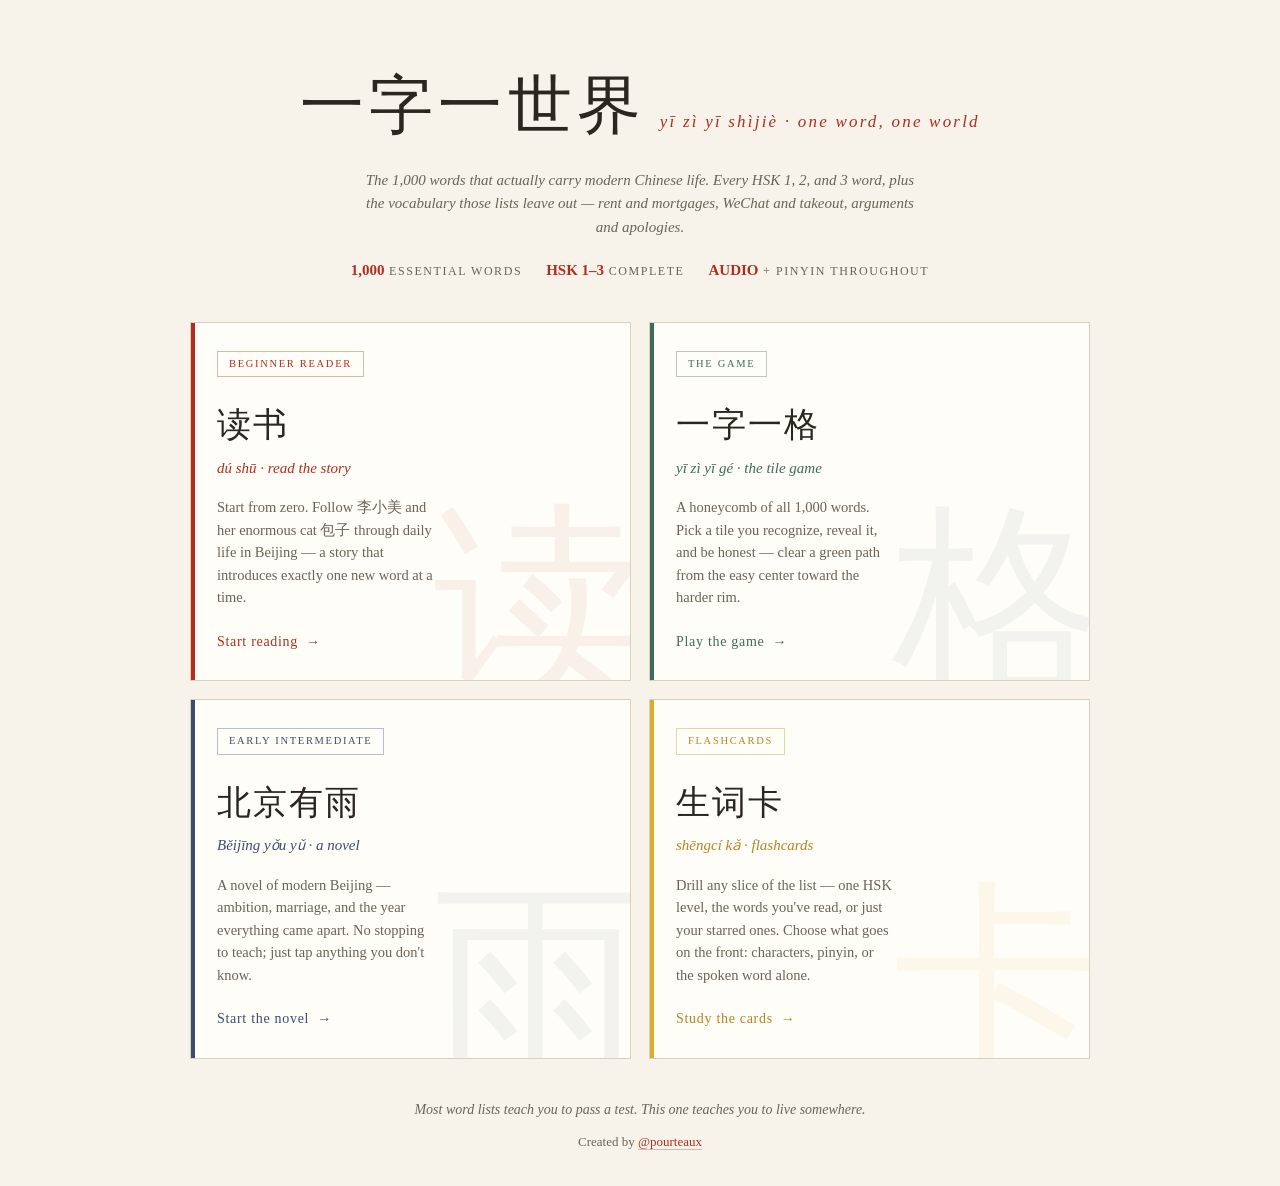
==== index.html @ eec6dae0 "Add files via upload" ====
<!DOCTYPE html>
<html lang="zh-CN">
<head>
<meta charset="UTF-8">
<meta name="viewport" content="width=device-width, initial-scale=1.0">
<meta name="color-scheme" content="only light">
<meta name="theme-color" content="#f7f3ea">
<title>一字一世界 · Learn the 1,000 Essential Words of Modern Chinese</title>
<meta name="description" content="The 1,000 words that carry modern Chinese life — two graded stories, flashcards, and a recognition game.">

<link rel="icon" href="favicon.ico" sizes="any">
<link rel="icon" type="image/png" sizes="32x32" href="favicon-32x32.png">
<link rel="icon" type="image/png" sizes="16x16" href="favicon-16x16.png">
<link rel="apple-touch-icon" sizes="180x180" href="apple-touch-icon.png">

<style>
:root{
  color-scheme: only light;
  --paper:#f7f3ea; --paper-deep:#efe9db; --ink:#2b2620; --ink-soft:#6b6357;
  --seal:#b02e20; --seal-soft:#c9553f; --jade:#3e6b5a; --jade-soft:#5d8a77; --indigo:#3d4d6b;
  --line:#d9d0bf; --card:#fffdf8;
}
*{margin:0;padding:0;box-sizing:border-box}
html{background:#f7f3ea !important}
body{
  background:#f7f3ea !important; color:#2b2620 !important;
  font-family:Georgia,'Times New Roman',serif; line-height:1.55;
  min-height:100vh; display:flex; flex-direction:column;
}
.hanzi{font-family:'Kaiti SC','KaiTi','STKaiti','Kaiti TC','Noto Serif SC',serif}

header{max-width:760px;margin:0 auto;padding:56px 22px 6px;text-align:center}
.brand{display:flex;align-items:baseline;justify-content:center;gap:14px;flex-wrap:wrap}
h1{font-size:clamp(42px,8vw,64px);font-weight:400;letter-spacing:.08em}
.brand-pinyin{color:var(--seal);font-style:italic;font-size:17px;letter-spacing:.13em}
.tagline{margin-top:14px;color:var(--ink-soft);font-size:15px;font-style:italic;max-width:560px;margin-left:auto;margin-right:auto}
.stat-row{margin-top:20px;display:flex;justify-content:center;gap:24px;flex-wrap:wrap;font-size:12px;letter-spacing:.13em;text-transform:uppercase;color:var(--ink-soft)}
.stat-row b{color:var(--seal);font-size:15px;letter-spacing:0}

/* ---- choice cards ---- */
main{flex:1;display:flex;align-items:center;justify-content:center;padding:34px 22px 40px}
.choices{
  display:grid;grid-template-columns:repeat(2,1fr);gap:18px;
  width:100%;max-width:900px;
}
.choice{
  position:relative;display:flex;flex-direction:column;
  min-height:260px;padding:28px 26px;
  background:var(--card);border:1px solid var(--line);
  text-decoration:none;color:inherit;overflow:hidden;
  transition:transform .18s cubic-bezier(.3,0,.2,1), box-shadow .18s, border-color .18s;
}
.choice:hover{transform:translateY(-4px);box-shadow:0 14px 40px rgba(43,38,32,.16)}
.choice::before{
  content:"";position:absolute;left:0;top:0;bottom:0;width:4px;transition:width .18s;
}
.choice.read::before{background:var(--seal)}
.choice.play::before{background:var(--jade)}
.choice.adult::before{background:var(--indigo)}
.choice.cards::before{background:#e0a92b}
.choice.cards:hover{border-color:#e0a92b}
.choice.cards .glyph{color:#e0a92b}
.choice.cards .badge{color:#b5851f;border-color:#e8d3a2}
.choice.cards .h2-py{color:#b5851f}
.choice.cards .go{color:#b5851f}
.choice.adult:hover{border-color:#5d6f8f}
.choice.adult .glyph{color:var(--indigo)}
.choice.adult .badge{color:var(--indigo);border-color:#b6bfd0}
.choice.adult .h2-py{color:var(--indigo)}
.choice.adult .go{color:var(--indigo)}
.choice:hover::before{width:7px}
.choice.read:hover{border-color:var(--seal-soft)}
.choice.play:hover{border-color:var(--jade-soft)}

/* big faded hanzi watermark */
.choice .glyph{
  position:absolute;right:-14px;bottom:-30px;font-size:210px;line-height:1;
  pointer-events:none;user-select:none;opacity:.06;
}
.choice.read .glyph{color:var(--seal)}
.choice.play .glyph{color:var(--jade)}

.choice .badge{
  align-self:flex-start;font-size:10.5px;letter-spacing:.16em;text-transform:uppercase;
  padding:4px 11px;border:1px solid var(--line);color:var(--ink-soft);margin-bottom:22px;
}
.choice.read .badge{color:var(--seal);border-color:#dcb6ae}
.choice.play .badge{color:var(--jade);border-color:#b7cabe}

.choice h2{font-weight:400;font-size:34px;letter-spacing:.06em;position:relative}
.choice .h2-py{font-style:italic;font-size:15px;margin-top:5px;position:relative}
.choice.read .h2-py{color:var(--seal)}
.choice.play .h2-py{color:var(--jade)}
.choice p{margin-top:16px;font-size:14.5px;color:var(--ink-soft);position:relative;max-width:30ch}
.choice .go{
  margin-top:auto;padding-top:22px;font-size:14px;letter-spacing:.05em;
  display:inline-flex;align-items:center;gap:8px;position:relative;
}
.choice.read .go{color:var(--seal)}
.choice.play .go{color:var(--jade)}
.choice .go .arrow{transition:transform .18s}
.choice:hover .go .arrow{transform:translateX(5px)}

footer{text-align:center;padding:0 22px 34px;color:var(--ink-soft);font-size:13px}
footer .mission{font-style:italic;font-size:14px;color:var(--ink-soft);margin-bottom:12px;max-width:520px;margin-left:auto;margin-right:auto}
footer a{color:var(--seal);text-decoration:none;border-bottom:1px solid #dcb6ae}
footer a:hover{color:var(--seal-soft)}

@media (max-width:820px){
  .choices{grid-template-columns:1fr;max-width:460px}
  .choice{min-height:0}
}
@media (max-width:620px){
  header{padding-top:40px}
  .choices{grid-template-columns:1fr;gap:16px;max-width:420px}
  .choice{min-height:0;padding:26px 24px}
  .choice .glyph{font-size:150px;bottom:-18px;right:-8px}
  .choice h2{font-size:29px}
}
</style>
<meta property="og:type" content="website">
<meta property="og:site_name" content="一字一世界">
<meta property="og:title" content="一字一世界 · Learn the 1,000 Essential Words of Modern Chinese">
<meta property="og:description" content="The 1,000 words that carry modern Chinese life — two graded stories, flashcards, and a recognition game.">
<meta property="og:url" content="https://chinesereader.net/">
<meta property="og:image" content="https://chinesereader.net/og-image.png">
<meta property="og:image:width" content="1200">
<meta property="og:image:height" content="630">
<meta name="twitter:card" content="summary_large_image">
<meta name="twitter:title" content="一字一世界 · Learn the 1,000 Essential Words of Modern Chinese">
<meta name="twitter:description" content="The 1,000 words that carry modern Chinese life — two graded stories, flashcards, and a recognition game.">
<meta name="twitter:image" content="https://chinesereader.net/og-image.png">
<meta name="twitter:creator" content="@pourteaux">
</head>
<body>

<header>
  <div class="brand">
    <h1 class="hanzi">一字一世界</h1>
    <span class="brand-pinyin">yī zì yī shìjiè · one word, one world</span>
  </div>
  <p class="tagline">The 1,000 words that actually carry modern Chinese life. Every HSK 1, 2, and 3 word, plus the vocabulary those lists leave out — rent and mortgages, WeChat and takeout, arguments and apologies.</p>
  <div class="stat-row">
    <span><b>1,000</b> essential words</span>
    <span><b>HSK 1–3</b> complete</span>
    <span><b>audio</b> + pinyin throughout</span>
  </div>
</header>

<main>
  <div class="choices">
    <a class="choice read" href="read.html">
      <span class="glyph hanzi">读</span>
      <span class="badge">beginner reader</span>
      <h2 class="hanzi">读书</h2>
      <div class="h2-py">dú shū · read the story</div>
      <p>Start from zero. Follow 李小美 and her enormous cat 包子 through daily life in Beijing — a story that introduces exactly one new word at a time.</p>
      <span class="go">Start reading <span class="arrow">→</span></span>
    </a>

    <a class="choice play" href="game.html">
      <span class="glyph hanzi">格</span>
      <span class="badge">the game</span>
      <h2 class="hanzi">一字一格</h2>
      <div class="h2-py">yī zì yī gé · the tile game</div>
      <p>A honeycomb of all 1,000 words. Pick a tile you recognize, reveal it, and be honest — clear a green path from the easy center toward the harder rim.</p>
      <span class="go">Play the game <span class="arrow">→</span></span>
    </a>

    <a class="choice adult" href="intermediate.html">
      <span class="glyph hanzi">雨</span>
      <span class="badge">early intermediate</span>
      <h2 class="hanzi">北京有雨</h2>
      <div class="h2-py">Běijīng yǒu yǔ · a novel</div>
      <p>A novel of modern Beijing — ambition, marriage, and the year everything came apart. No stopping to teach; just tap anything you don't know.</p>
      <span class="go">Start the novel <span class="arrow">→</span></span>
    </a>

    <a class="choice cards" href="cards.html">
      <span class="glyph hanzi">卡</span>
      <span class="badge">flashcards</span>
      <h2 class="hanzi">生词卡</h2>
      <div class="h2-py">shēngcí kǎ · flashcards</div>
      <p>Drill any slice of the list — one HSK level, the words you've read, or just your starred ones. Choose what goes on the front: characters, pinyin, or the spoken word alone.</p>
      <span class="go">Study the cards <span class="arrow">→</span></span>
    </a>
  </div>
</main>

<footer>
  <p class="mission">Most word lists teach you to pass a test. This one teaches you to live somewhere.</p>
  Created by <a href="https://x.com/pourteaux" target="_blank" rel="noopener">@pourteaux</a>
</footer>

</body>
</html>
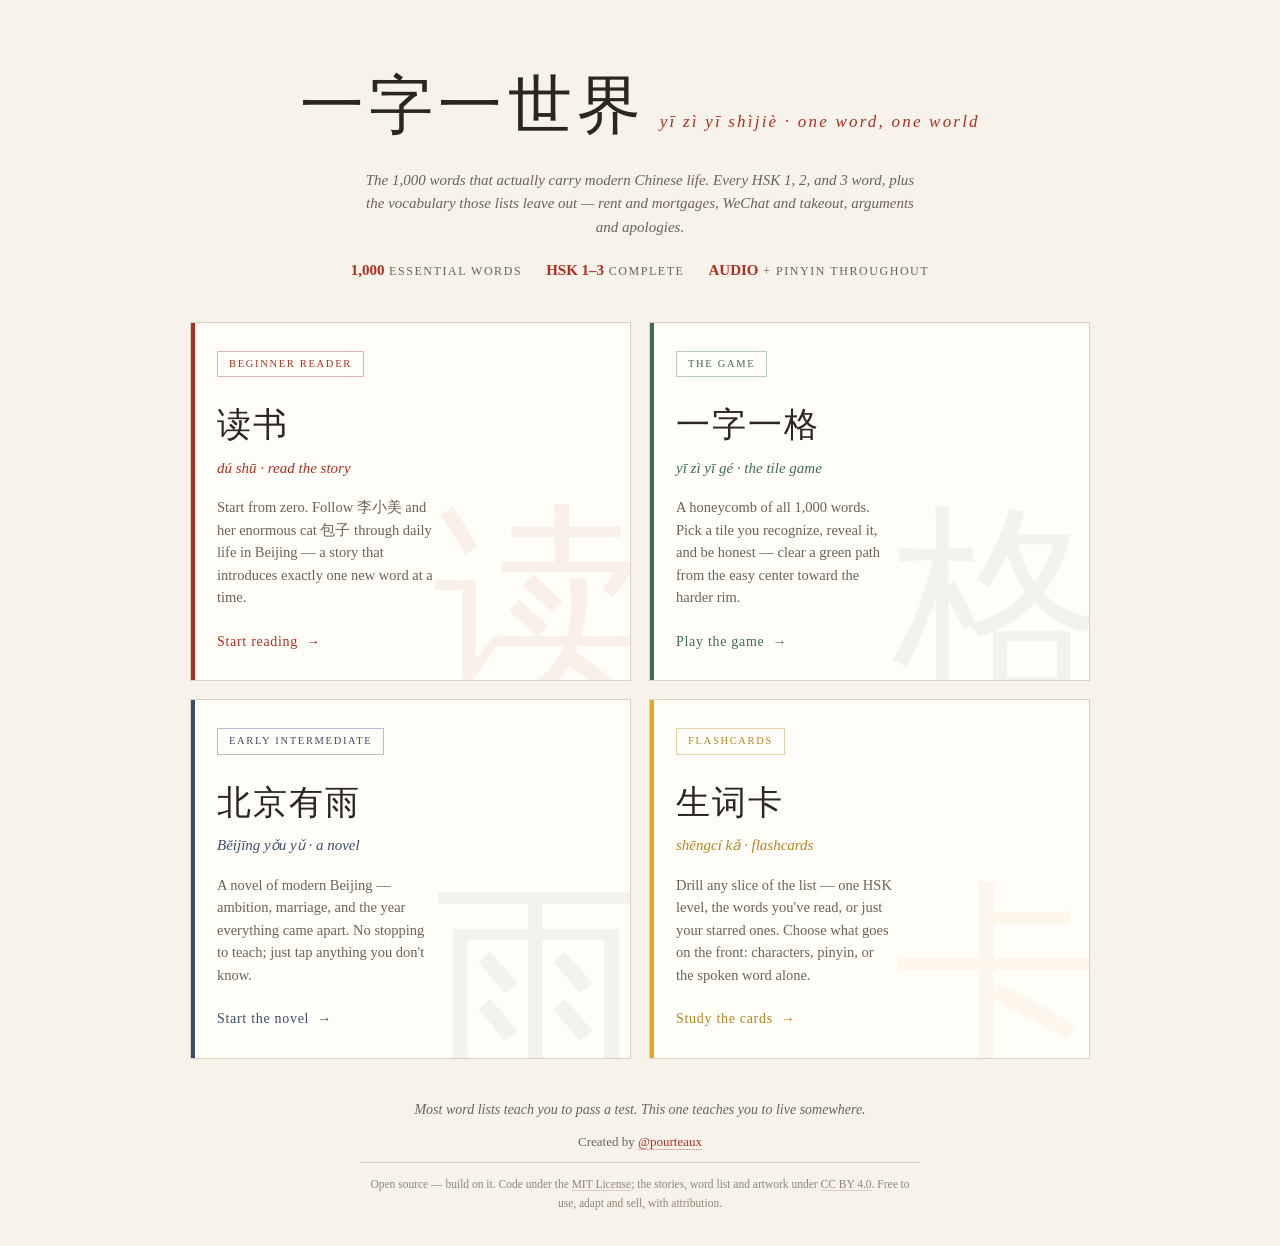
==== commit 8e70e298: "Add files via upload MIT and CC BY 4.0 license (open source)" ====
--- a/index.html
+++ b/index.html
@@ -6,12 +6,26 @@
 <meta name="color-scheme" content="only light">
 <meta name="theme-color" content="#f7f3ea">
 <title>一字一世界 · Learn the 1,000 Essential Words of Modern Chinese</title>
-<meta name="description" content="The 1,000 words that carry modern Chinese life — two graded stories, flashcards, and a recognition game.">
+<meta name="description" content="Learn 500 words of Chinese, one at a time — read a graded story, or play a hanzi recognition game. Every HSK 1 & 2 word plus 200 essentials of modern life in China.">
 
 <link rel="icon" href="favicon.ico" sizes="any">
 <link rel="icon" type="image/png" sizes="32x32" href="favicon-32x32.png">
 <link rel="icon" type="image/png" sizes="16x16" href="favicon-16x16.png">
 <link rel="apple-touch-icon" sizes="180x180" href="apple-touch-icon.png">
+
+<meta property="og:type" content="website">
+<meta property="og:site_name" content="一字一世界">
+<meta property="og:title" content="一字一世界 · Learn the 1,000 Essential Words of Modern Chinese">
+<meta property="og:description" content="The 1,000 words that carry modern Chinese life — a graded reader, a novel, and a recognition game.">
+<meta property="og:url" content="https://chinesereader.net/">
+<meta property="og:image" content="https://chinesereader.net/og-image.png">
+<meta property="og:image:width" content="1200">
+<meta property="og:image:height" content="630">
+<meta name="twitter:card" content="summary_large_image">
+<meta name="twitter:title" content="一字一世界 · Learn the 1,000 Essential Words of Modern Chinese">
+<meta name="twitter:description" content="The 1,000 words that carry modern Chinese life — a graded reader, a novel, and a recognition game.">
+<meta name="twitter:image" content="https://chinesereader.net/og-image.png">
+<meta name="twitter:creator" content="@pourteaux">
 
 <style>
 :root{
@@ -103,6 +117,13 @@
 
 footer{text-align:center;padding:0 22px 34px;color:var(--ink-soft);font-size:13px}
 footer .mission{font-style:italic;font-size:14px;color:var(--ink-soft);margin-bottom:12px;max-width:520px;margin-left:auto;margin-right:auto}
+footer .byline{margin-bottom:10px}
+footer .license{
+  max-width:560px;margin:0 auto;font-size:11.5px;line-height:1.6;color:#8f8676;
+  padding-top:12px;border-top:1px solid var(--line);
+}
+footer .license a{color:#8f8676;border-bottom-color:var(--line)}
+footer .license a:hover{color:var(--seal);border-bottom-color:var(--seal)}
 footer a{color:var(--seal);text-decoration:none;border-bottom:1px solid #dcb6ae}
 footer a:hover{color:var(--seal-soft)}
 
@@ -118,19 +139,6 @@
   .choice h2{font-size:29px}
 }
 </style>
-<meta property="og:type" content="website">
-<meta property="og:site_name" content="一字一世界">
-<meta property="og:title" content="一字一世界 · Learn the 1,000 Essential Words of Modern Chinese">
-<meta property="og:description" content="The 1,000 words that carry modern Chinese life — two graded stories, flashcards, and a recognition game.">
-<meta property="og:url" content="https://chinesereader.net/">
-<meta property="og:image" content="https://chinesereader.net/og-image.png">
-<meta property="og:image:width" content="1200">
-<meta property="og:image:height" content="630">
-<meta name="twitter:card" content="summary_large_image">
-<meta name="twitter:title" content="一字一世界 · Learn the 1,000 Essential Words of Modern Chinese">
-<meta name="twitter:description" content="The 1,000 words that carry modern Chinese life — two graded stories, flashcards, and a recognition game.">
-<meta name="twitter:image" content="https://chinesereader.net/og-image.png">
-<meta name="twitter:creator" content="@pourteaux">
 </head>
 <body>
 
@@ -189,7 +197,13 @@
 
 <footer>
   <p class="mission">Most word lists teach you to pass a test. This one teaches you to live somewhere.</p>
-  Created by <a href="https://x.com/pourteaux" target="_blank" rel="noopener">@pourteaux</a>
+  <p class="byline">Created by <a href="https://x.com/pourteaux" target="_blank" rel="noopener">@pourteaux</a></p>
+  <p class="license">
+    Open source — build on it. Code under the
+    <a href="license.html">MIT License</a>; the stories, word list and artwork under
+    <a href="license.html">CC&nbsp;BY&nbsp;4.0</a>.
+    Free to use, adapt and sell, with attribution.
+  </p>
 </footer>
 
 </body>
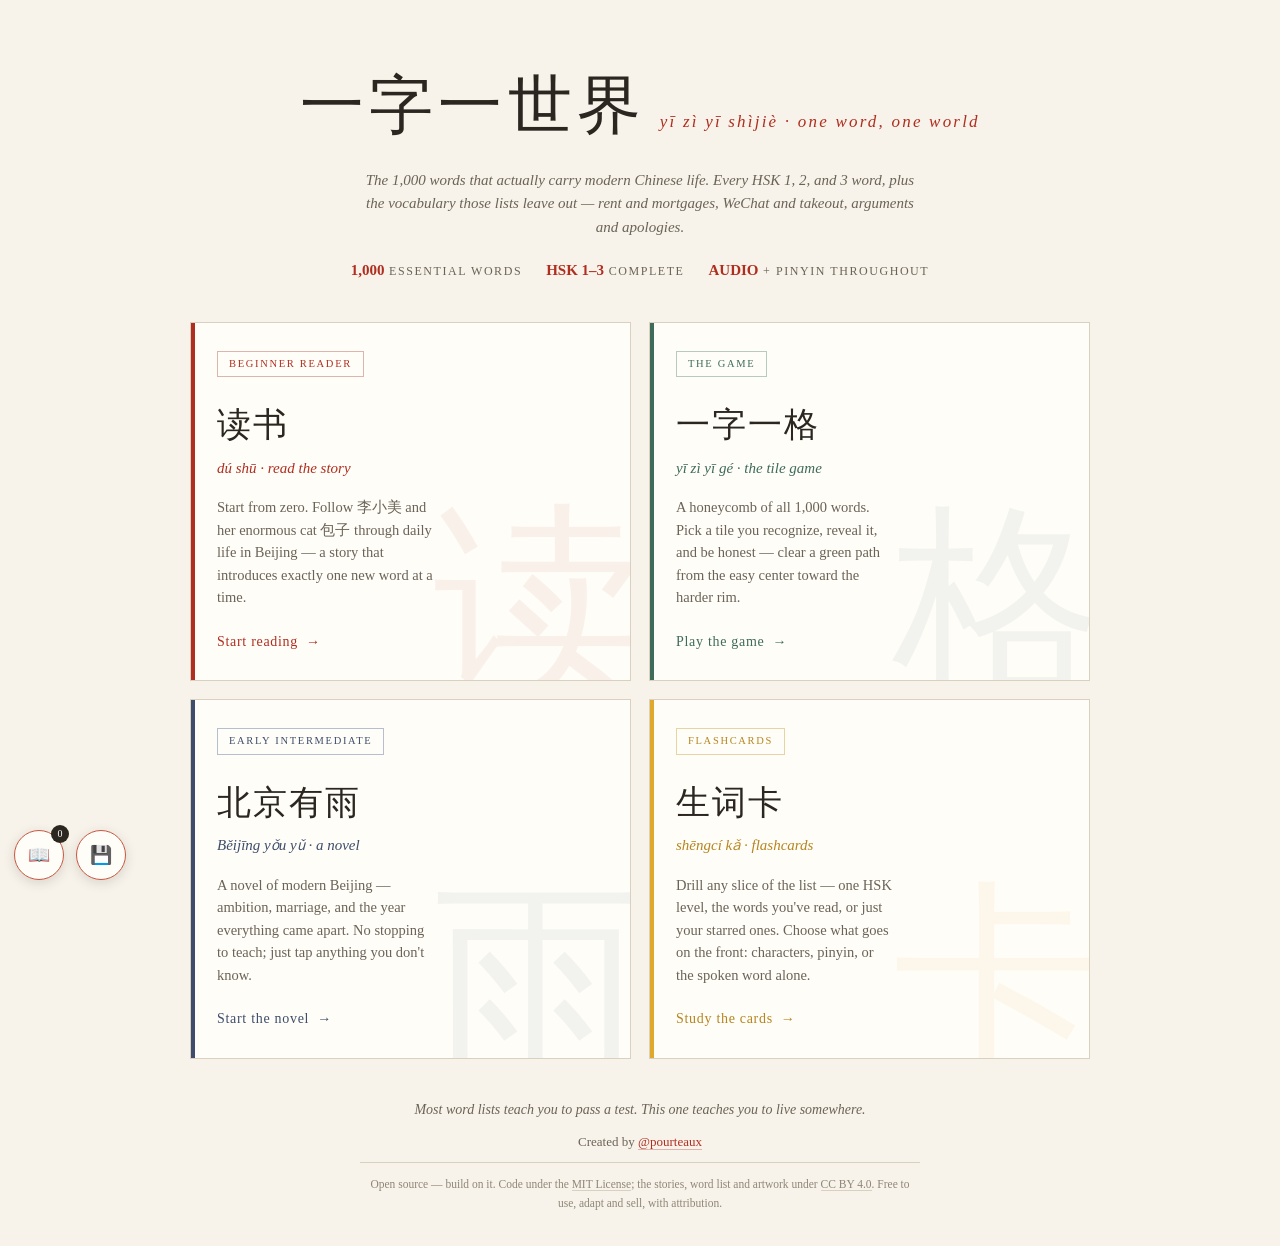
==== commit 34cd2d04: "Add site-wide vocab-list widget, restyle it next to the save widget Every page with progress data no" ====
--- a/index.html
+++ b/index.html
@@ -6,26 +6,11 @@
 <meta name="color-scheme" content="only light">
 <meta name="theme-color" content="#f7f3ea">
 <title>一字一世界 · Learn the 1,000 Essential Words of Modern Chinese</title>
-<meta name="description" content="Learn 500 words of Chinese, one at a time — read a graded story, or play a hanzi recognition game. Every HSK 1 & 2 word plus 200 essentials of modern life in China.">
 
 <link rel="icon" href="favicon.ico" sizes="any">
 <link rel="icon" type="image/png" sizes="32x32" href="favicon-32x32.png">
 <link rel="icon" type="image/png" sizes="16x16" href="favicon-16x16.png">
 <link rel="apple-touch-icon" sizes="180x180" href="apple-touch-icon.png">
-
-<meta property="og:type" content="website">
-<meta property="og:site_name" content="一字一世界">
-<meta property="og:title" content="一字一世界 · Learn the 1,000 Essential Words of Modern Chinese">
-<meta property="og:description" content="The 1,000 words that carry modern Chinese life — a graded reader, a novel, and a recognition game.">
-<meta property="og:url" content="https://chinesereader.net/">
-<meta property="og:image" content="https://chinesereader.net/og-image.png">
-<meta property="og:image:width" content="1200">
-<meta property="og:image:height" content="630">
-<meta name="twitter:card" content="summary_large_image">
-<meta name="twitter:title" content="一字一世界 · Learn the 1,000 Essential Words of Modern Chinese">
-<meta name="twitter:description" content="The 1,000 words that carry modern Chinese life — a graded reader, a novel, and a recognition game.">
-<meta name="twitter:image" content="https://chinesereader.net/og-image.png">
-<meta name="twitter:creator" content="@pourteaux">
 
 <style>
 :root{
@@ -138,7 +123,117 @@
   .choice .glyph{font-size:150px;bottom:-18px;right:-8px}
   .choice h2{font-size:29px}
 }
+
+/* ---- save & transfer ---- */
+#save-btn{
+  position:fixed;left:76px;bottom:20px;z-index:110;width:50px;height:50px;border-radius:50%;
+  background:var(--card);color:var(--seal);border:1.5px solid var(--seal-soft);cursor:pointer;font-size:18px;
+  box-shadow:0 3px 12px rgba(43,38,32,.15);transition:transform .15s,background .15s,color .15s;
+  display:flex;align-items:center;justify-content:center;padding:0;
+}
+#save-btn:hover{transform:scale(1.07);background:var(--seal);color:#fff;border-color:var(--seal)}
+#save-scrim{position:fixed;inset:0;background:rgba(43,38,32,.3);z-index:106;opacity:0;pointer-events:none;transition:opacity .2s}
+#save-scrim.on{opacity:1;pointer-events:auto}
+#savePanel{
+  position:fixed;left:76px;bottom:78px;z-index:111;width:min(320px,calc(100vw - 28px));
+  background:var(--card);border:1px solid var(--line);box-shadow:0 10px 34px rgba(43,38,32,.22);
+  opacity:0;pointer-events:none;transform:translateY(8px);transition:opacity .16s,transform .16s;
+}
+#savePanel.open{opacity:1;pointer-events:auto;transform:translateY(0)}
+#savePanel .sp-head{padding:14px 40px 4px 18px;position:relative}
+#savePanel .sp-close{position:absolute;right:12px;top:12px;background:none;border:none;font-size:16px;color:var(--ink-soft);cursor:pointer}
+#dr-backup{padding:16px 18px}
+.bk-head{font-size:12px;letter-spacing:.14em;text-transform:uppercase;color:var(--ink-soft);margin-bottom:10px}
+.bk-head .hanzi{color:var(--seal);font-size:14px;letter-spacing:0}
+.bk-stats{font-size:12px;color:var(--ink-soft);margin-bottom:12px}
+.bk-stats b{color:var(--seal);font-size:14px}
+.bk-row{display:flex;gap:8px;margin-bottom:8px}
+#dr-backup button{
+  flex:1;font-family:inherit;font-size:12px;background:var(--paper);
+  border:1px solid var(--line);color:var(--ink-soft);padding:9px 10px;cursor:pointer;transition:all .13s;
+}
+#dr-backup button:hover{border-color:var(--seal);color:var(--seal);background:#fbeeec}
+.bk-note{font-size:11.5px;color:var(--ink-soft);font-style:italic;line-height:1.45;margin-top:4px}
+
+/* ---- vocab list ---- */
+#vocab-btn{
+  position:fixed;left:14px;bottom:20px;z-index:110;width:50px;height:50px;border-radius:50%;
+  background:var(--card);color:var(--seal);border:1.5px solid var(--seal-soft);cursor:pointer;font-size:18px;
+  box-shadow:0 3px 12px rgba(43,38,32,.15);transition:transform .15s,background .15s,color .15s;
+  display:flex;align-items:center;justify-content:center;padding:0;
+}
+#vocab-btn:hover{transform:scale(1.07);background:var(--seal);color:#fff;border-color:var(--seal)}
+#vocab-btn .cnt{
+  position:absolute;top:-6px;right:-6px;background:var(--ink);color:#fff;
+  font-family:Georgia,serif;font-size:10px;min-width:18px;height:18px;border-radius:9px;
+  display:flex;align-items:center;justify-content:center;padding:0 4px;line-height:1;
+}
+#vocab-scrim{position:fixed;inset:0;background:rgba(43,38,32,.3);z-index:106;opacity:0;pointer-events:none;transition:opacity .2s}
+#vocab-scrim.on{opacity:1;pointer-events:auto}
+#vocabPanel{
+  position:fixed;left:14px;bottom:78px;z-index:111;width:min(340px,calc(100vw - 28px));
+  max-height:min(64vh,460px);display:flex;flex-direction:column;
+  background:var(--card);border:1px solid var(--line);box-shadow:0 10px 34px rgba(43,38,32,.22);
+  opacity:0;pointer-events:none;transform:translateY(8px);transition:opacity .16s,transform .16s;
+}
+#vocabPanel.open{opacity:1;pointer-events:auto;transform:translateY(0)}
+#vocabPanel .sp-head{padding:14px 40px 6px 18px;position:relative;flex:none}
+#vocabPanel .sp-head h2{font-weight:400;font-size:14px;letter-spacing:.05em}
+#vocabPanel .sp-head .sp-sub{font-size:11px;color:var(--ink-soft);margin-top:3px}
+#vocabPanel .sp-close{position:absolute;right:12px;top:12px;background:none;border:none;font-size:16px;color:var(--ink-soft);cursor:pointer}
+#vocab-search{margin:0 18px 8px;padding:8px 10px;font-family:inherit;font-size:12.5px;border:1px solid var(--line);background:var(--paper);color:var(--ink);flex:none}
+#vocab-filter{padding:0 18px 8px;display:flex;align-items:center;gap:8px;flex:none}
+#vocabStarToggle{font-family:inherit;font-size:11px;cursor:pointer;background:var(--card);border:1px solid var(--line);color:var(--ink-soft);padding:5px 10px;transition:all .13s}
+#vocabStarToggle:hover{border-color:#e0a92b;color:#e0a92b}
+#vocabStarToggle.on{background:#e0a92b;border-color:#e0a92b;color:#fff}
+#vocab-count{font-size:11px;color:var(--ink-soft)}
+#vocab-jump{padding:0 18px 10px;display:flex;gap:8px;flex:none}
+#vocab-jump button{
+  flex:1;font-family:inherit;font-size:11.5px;background:var(--paper);
+  border:1px solid var(--line);color:var(--ink-soft);padding:8px 10px;cursor:pointer;transition:all .13s;
+}
+#vocab-jump button:hover{border-color:var(--seal);color:var(--seal);background:#fbeeec}
+#vocab-jump button:disabled{opacity:.5;cursor:default}
+#vocabList{flex:1;overflow-y:auto;padding:2px 18px 14px}
+#vocabList .dr-item{display:flex;align-items:baseline;gap:8px;padding:6px 0;border-bottom:1px solid #f1ece1;font-size:13px}
+#vocabList .dr-item .hz{font-size:17px;min-width:54px}
+#vocabList .dr-item .py{color:var(--seal);font-style:italic;min-width:66px;font-size:12px}
+#vocabList .dr-item .df{color:var(--ink-soft);flex:1;font-size:11.5px}
+#vocabList .dr-item .lv{font-size:8.5px;letter-spacing:.1em;color:#b0a795;text-transform:uppercase;white-space:nowrap}
+#vocabList .spk{
+  display:inline-flex;align-items:center;justify-content:center;flex:none;
+  width:19px;height:19px;border-radius:50%;font-size:9px;
+  border:1px solid var(--line);background:var(--card);color:var(--seal);cursor:pointer;transition:all .12s;padding:0;
+}
+#vocabList .spk:hover{background:var(--seal);color:#fff}
+.no-tts #vocabList .spk{display:none}
+#vocabList .star{
+  display:inline-flex;align-items:center;justify-content:center;flex:none;
+  width:19px;height:19px;border-radius:50%;border:1px solid var(--line);
+  background:var(--card);color:#c3b9a5;cursor:pointer;font-size:9.5px;transition:all .12s;padding:0;
+}
+#vocabList .star:hover{border-color:#e0a92b;color:#e0a92b;background:#fdf6e6}
+#vocabList .star.on{background:#e0a92b;border-color:#e0a92b;color:#fff}
+.vocab-empty{padding:20px 0;color:var(--ink-soft);font-style:italic;font-size:12.5px}
 </style>
+<meta name="description" content="The 1,000 words that carry modern Chinese life — every HSK 1, 2 and 3 word plus the vocabulary the textbooks leave out. Two graded stories, flashcards and a recognition game.">
+<meta property="og:type" content="website">
+<meta property="og:site_name" content="一字一世界">
+<meta property="og:title" content="一字一世界 · Learn the 1,000 Essential Words of Modern Chinese">
+<meta property="og:description" content="The 1,000 words that carry modern Chinese life — every HSK 1, 2 and 3 word plus the vocabulary the textbooks leave out. Two graded stories, flashcards and a recognition game.">
+<meta property="og:url" content="https://chinesereader.net/">
+<meta property="og:image" content="https://chinesereader.net/og-image-v2.png">
+<meta property="og:image:type" content="image/png">
+<meta property="og:image:width" content="1200">
+<meta property="og:image:height" content="630">
+<meta property="og:image:alt" content="一字一世界 — the 1,000 words that carry modern Chinese life">
+<meta name="twitter:card" content="summary_large_image">
+<meta name="twitter:title" content="一字一世界 · Learn the 1,000 Essential Words of Modern Chinese">
+<meta name="twitter:description" content="The 1,000 words that carry modern Chinese life — every HSK 1, 2 and 3 word plus the vocabulary the textbooks leave out. Two graded stories, flashcards and a recognition game.">
+<meta name="twitter:image" content="https://chinesereader.net/og-image-v2.png">
+<meta name="twitter:image:alt" content="一字一世界 — the 1,000 words that carry modern Chinese life">
+<meta name="twitter:creator" content="@pourteaux">
+<link rel="canonical" href="https://chinesereader.net/">
 </head>
 <body>
 
@@ -206,5 +301,394 @@
   </p>
 </footer>
 
+<button id="vocab-btn" title="Your word list">📖<span class="cnt" id="vocab-cnt">0</span></button>
+<div id="vocab-scrim"></div>
+<div id="vocabPanel">
+  <div class="sp-head">
+    <h2><span class="hanzi">词表</span> · Your Word List</h2>
+    <div class="sp-sub"><b id="vocab-tot">0</b> of 1,000 encountered</div>
+    <button class="sp-close" id="vocab-close">✕</button>
+  </div>
+  <input id="vocab-search" type="text" placeholder="Search hanzi, pinyin, or English…">
+  <div id="vocab-filter">
+    <button id="vocabStarToggle">★ Starred only</button>
+    <span id="vocab-count"></span>
+  </div>
+  <div id="vocab-jump">
+    <button id="vocabPlayBtn"><span class="hanzi">复习</span> Play the game →</button>
+    <button id="vocabCardsBtn"><span class="hanzi">生词卡</span> Flashcards →</button>
+  </div>
+  <div id="vocabList"></div>
+</div>
+
+<button id="save-btn" title="Save &amp; transfer progress">💾</button>
+<div id="save-scrim"></div>
+<div id="savePanel">
+  <div class="sp-head"><button class="sp-close" id="save-close">✕</button></div>
+  <div id="dr-backup">
+    <div class="bk-head"><span class="hanzi">存档</span> · Save &amp; transfer progress</div>
+    <div class="bk-stats" id="bkStats"></div>
+    <div class="bk-row">
+      <button id="bkDownload">⤓ Download backup file</button>
+      <button id="bkCode">⧉ Copy transfer code</button>
+    </div>
+    <div class="bk-row">
+      <button id="bkRestore">⤒ Restore from file or code</button>
+    </div>
+    <input type="file" id="bkFile" accept="application/json,.json" style="display:none">
+    <div class="bk-note" id="bkNote">Your stars and known words live in this browser only. Back them up to move to another device.</div>
+  </div>
+</div>
+
+<script>
+/* ============================================================
+   一字一世界 — shared progress store
+   One source of truth for starred words and known words across
+   every page. Inlined into each page by the build step.
+   ============================================================ */
+const YZYG = (function(){
+  const STAR_KEY='yzyg-stars-v1';
+  const KNOWN_KEY='yzyg-known-v1';
+  const SEEN_KEY='yzyg-seen-v1';
+
+  /* legacy keys from before the stores were unified */
+  const LEGACY_STARS=['manmandu-review-v1','yzyg-int-review-v1'];
+  const LEGACY_SEEN=['yzyg-int-collected-v1'];
+
+  function readSet(key){
+    try{ const raw=localStorage.getItem(key); return raw?new Set(JSON.parse(raw)):new Set(); }
+    catch(e){ return new Set(); }
+  }
+  function writeSet(key,set){
+    try{ localStorage.setItem(key, JSON.stringify([...set])); }catch(e){}
+  }
+
+  let stars=readSet(STAR_KEY);
+  let known=readSet(KNOWN_KEY);
+  let seen=readSet(SEEN_KEY);
+
+  /* one-time migration: fold the old per-page lists into the unified ones */
+  (function migrate(){
+    let changed=false;
+    LEGACY_STARS.forEach(k=>{
+      const old=readSet(k);
+      if(old.size){ old.forEach(w=>stars.add(w)); changed=true; try{ localStorage.removeItem(k); }catch(e){} }
+    });
+    LEGACY_SEEN.forEach(k=>{
+      const old=readSet(k);
+      if(old.size){ old.forEach(w=>seen.add(w)); try{ localStorage.removeItem(k); }catch(e){} }
+    });
+    if(changed) writeSet(STAR_KEY,stars);
+    writeSet(SEEN_KEY,seen);
+  })();
+
+  /* listeners so open panels can refresh when something changes */
+  const listeners=new Set();
+  function notify(){ listeners.forEach(fn=>{ try{ fn(); }catch(e){} }); }
+
+  /* keep multiple open tabs in sync */
+  window.addEventListener('storage',e=>{
+    if(e.key===STAR_KEY){ stars=readSet(STAR_KEY); notify(); }
+    if(e.key===KNOWN_KEY){ known=readSet(KNOWN_KEY); notify(); }
+    if(e.key===SEEN_KEY){ seen=readSet(SEEN_KEY); notify(); }
+  });
+
+  return {
+    /* ---- starred ---- */
+    isStarred: w=>stars.has(w),
+    stars: ()=>stars,
+    starCount: ()=>stars.size,
+    toggleStar(w){
+      if(stars.has(w)) stars.delete(w); else stars.add(w);
+      writeSet(STAR_KEY,stars); notify();
+      return stars.has(w);
+    },
+    setStar(w,on){
+      if(on) stars.add(w); else stars.delete(w);
+      writeSet(STAR_KEY,stars); notify();
+    },
+
+    /* ---- known ---- */
+    isKnown: w=>known.has(w),
+    known: ()=>known,
+    knownCount: ()=>known.size,
+    markKnown(w){ if(!known.has(w)){ known.add(w); writeSet(KNOWN_KEY,known); notify(); } },
+    unmarkKnown(w){ if(known.has(w)){ known.delete(w); writeSet(KNOWN_KEY,known); notify(); } },
+    toggleKnown(w){ known.has(w)?known.delete(w):known.add(w); writeSet(KNOWN_KEY,known); notify(); return known.has(w); },
+
+    /* ---- seen (words encountered while reading) ---- */
+    isSeen: w=>seen.has(w),
+    seen: ()=>seen,
+    seenCount: ()=>seen.size,
+    markSeen(words){
+      let added=false;
+      (Array.isArray(words)?words:[words]).forEach(w=>{ if(w && !seen.has(w)){ seen.add(w); added=true; } });
+      if(added){ writeSet(SEEN_KEY,seen); notify(); }
+      return added;
+    },
+    flushSeen(){ writeSet(SEEN_KEY,seen); },
+
+    onChange(fn){ listeners.add(fn); return ()=>listeners.delete(fn); },
+
+    /* ---- backup / restore ----
+       Exports everything as one JSON payload. Also available as a compact
+       base64 code so progress can move between devices by copy-paste. */
+    exportData(){
+      return {
+        v:1,
+        app:'yzyg',
+        exported:new Date().toISOString(),
+        stars:[...stars],
+        known:[...known],
+        seen:[...seen],
+        progress:{
+          reader: (()=>{ try{ return JSON.parse(localStorage.getItem('manmandu-progress-v1')||'null'); }catch(e){ return null; } })(),
+          novel:  (()=>{ try{ return JSON.parse(localStorage.getItem('yzyg-int-progress-v1')||'null'); }catch(e){ return null; } })()
+        },
+        best: parseInt(localStorage.getItem('yzyg-best')||'0',10)||0
+      };
+    },
+    exportCode(){
+      /* base64 of the UTF-8 JSON — safe to paste anywhere */
+      const json=JSON.stringify(this.exportData());
+      const bytes=new TextEncoder().encode(json);
+      let bin=''; bytes.forEach(b=>bin+=String.fromCharCode(b));
+      return btoa(bin);
+    },
+    importData(obj,{merge=true}={}){
+      if(!obj || obj.app!=='yzyg') throw new Error('This does not look like a 一字一世界 backup.');
+      if(!merge){ stars=new Set(); known=new Set(); seen=new Set(); }
+      (obj.stars||[]).forEach(w=>stars.add(w));
+      (obj.known||[]).forEach(w=>known.add(w));
+      (obj.seen ||[]).forEach(w=>seen.add(w));
+      writeSet(STAR_KEY,stars); writeSet(KNOWN_KEY,known); writeSet(SEEN_KEY,seen);
+      try{
+        if(obj.progress&&obj.progress.reader) localStorage.setItem('manmandu-progress-v1',JSON.stringify(obj.progress.reader));
+        if(obj.progress&&obj.progress.novel)  localStorage.setItem('yzyg-int-progress-v1',JSON.stringify(obj.progress.novel));
+        if(obj.best) localStorage.setItem('yzyg-best',String(Math.max(obj.best, parseInt(localStorage.getItem('yzyg-best')||'0',10)||0)));
+      }catch(e){}
+      notify();
+      return {stars:stars.size, known:known.size, seen:seen.size};
+    },
+    importCode(code,opts){
+      const bin=atob(String(code).trim());
+      const bytes=Uint8Array.from(bin,c=>c.charCodeAt(0));
+      const json=new TextDecoder().decode(bytes);
+      return this.importData(JSON.parse(json),opts);
+    },
+    clearAll(){
+      stars=new Set(); known=new Set(); seen=new Set();
+      try{
+        [STAR_KEY,KNOWN_KEY,SEEN_KEY,'manmandu-progress-v1','yzyg-int-progress-v1'].forEach(k=>localStorage.removeItem(k));
+      }catch(e){}
+      notify();
+    }
+  };
+})();
+
+</script>
+<script>
+/* ---------- save / transfer panel ---------- */
+(function(){
+  const $=s=>document.querySelector(s);
+  const panel=$('#savePanel'), scrim=$('#save-scrim');
+  function openSave(){ panel.classList.add('open'); scrim.classList.add('on'); }
+  function closeSave(){ panel.classList.remove('open'); scrim.classList.remove('on'); }
+  $('#save-btn').addEventListener('click',openSave);
+  $('#save-close').addEventListener('click',closeSave);
+  $('#save-scrim').addEventListener('click',closeSave);
+
+  const note=$('#bkNote'), stats=$('#bkStats');
+  const DEFAULT_NOTE='Your stars and known words live in this browser only. Back them up to move to another device.';
+
+  function refresh(){
+    if(stats) stats.innerHTML=
+      `<b>${YZYG.starCount()}</b> starred &nbsp;·&nbsp; <b>${YZYG.knownCount()}</b> known &nbsp;·&nbsp; <b>${YZYG.seenCount()}</b> read`;
+  }
+  refresh();
+  YZYG.onChange(refresh);
+
+  let noteTimer=null;
+  function say(msg,ms=4000){
+    clearTimeout(noteTimer);
+    note.textContent=msg;
+    noteTimer=setTimeout(()=>{ note.textContent=DEFAULT_NOTE; },ms);
+  }
+
+  $('#bkDownload').addEventListener('click',()=>{
+    const data=YZYG.exportData();
+    const blob=new Blob([JSON.stringify(data,null,1)],{type:'application/json'});
+    const url=URL.createObjectURL(blob);
+    const a=document.createElement('a');
+    const d=new Date().toISOString().slice(0,10);
+    a.href=url; a.download=`yizi-progress-${d}.json`;
+    document.body.appendChild(a); a.click(); a.remove();
+    setTimeout(()=>URL.revokeObjectURL(url),1000);
+    say('Saved. Keep the file somewhere safe — you can restore it on any device.');
+  });
+
+  $('#bkCode').addEventListener('click',async ()=>{
+    const code=YZYG.exportCode();
+    try{
+      await navigator.clipboard.writeText(code);
+      say('Transfer code copied. Paste it into Restore on your other device.');
+    }catch(e){
+      window.prompt('Copy your transfer code:', code);
+    }
+  });
+
+  $('#bkRestore').addEventListener('click',()=>{
+    const code=window.prompt(
+      'Paste a transfer code to restore your progress.\n\n' +
+      'Leave this empty and press OK to pick a backup file instead.');
+    if(code===null) return;
+    if(!code.trim()){ $('#bkFile').click(); return; }
+    try{
+      const r=YZYG.importCode(code);
+      say(`Restored — ${r.stars} starred, ${r.known} known, ${r.seen} read.`,6000);
+      setTimeout(()=>location.reload(),1200);
+    }catch(e){
+      say('That code could not be read. Check it was copied in full.',6000);
+    }
+  });
+
+  $('#bkFile').addEventListener('change',e=>{
+    const f=e.target.files&&e.target.files[0];
+    if(!f) return;
+    const fr=new FileReader();
+    fr.onload=()=>{
+      try{
+        const r=YZYG.importData(JSON.parse(fr.result));
+        say(`Restored — ${r.stars} starred, ${r.known} known, ${r.seen} read.`,6000);
+        setTimeout(()=>location.reload(),1200);
+      }catch(err){
+        say('That file could not be read as a backup.',6000);
+      }
+    };
+    fr.onerror=()=>say('Could not read that file.',6000);
+    fr.readAsText(f);
+    e.target.value='';
+  });
+})();
+</script>
+
+<script>
+const VOCAB={"你好":{"p":"nǐ hǎo","d":"hello (你 + 好)","l":"bonus"},"我":{"p":"wǒ","d":"I; me","l":"HSK 1"},"是":{"p":"shì","d":"to be (am / is / are)","l":"HSK 1"},"小美":{"p":"Xiǎoměi","d":"Xiaomei (given name — “little beautiful”)","l":"name"},"你":{"p":"nǐ","d":"you","l":"HSK 1"},"好":{"p":"hǎo","d":"good; well; fine","l":"HSK 1"},"吗":{"p":"ma","d":"question particle (makes a yes/no question)","l":"HSK 1"},"很":{"p":"hěn","d":"very","l":"HSK 1"},"呢":{"p":"ne","d":"and you? / what about…? (bounce-back particle)","l":"HSK 1"},"叫":{"p":"jiào","d":"to be called; to call","l":"HSK 1"},"什么":{"p":"shénme","d":"what","l":"HSK 1"},"名字":{"p":"míngzi","d":"name","l":"HSK 1"},"姓":{"p":"xìng","d":"surname; to be surnamed","l":"HSK 2"},"李":{"p":"Lǐ","d":"Li (a common surname)","l":"name"},"他":{"p":"tā","d":"he; him","l":"HSK 1"},"她":{"p":"tā","d":"she; her","l":"HSK 1"},"谁":{"p":"shéi","d":"who","l":"HSK 1"},"的":{"p":"de","d":"possessive particle (’s / of)","l":"HSK 1"},"朋友":{"p":"péngyou","d":"friend","l":"HSK 1"},"大卫":{"p":"Dàwèi","d":"David (a name)","l":"name"},"说":{"p":"shuō","d":"to say; to speak","l":"HSK 1"},"也":{"p":"yě","d":"also; too","l":"HSK 2"},"有":{"p":"yǒu","d":"to have; there is","l":"HSK 1"},"一":{"p":"yī","d":"one","l":"HSK 1"},"只":{"p":"zhī","d":"measure word for animals","l":"bonus"},"猫":{"p":"māo","d":"cat","l":"HSK 1"},"包子":{"p":"Bāozi","d":"Baozi (the cat — lit. “steamed bun”)","l":"name"},"它":{"p":"tā","d":"it (animals & things)","l":"HSK 2"},"不":{"p":"bù","d":"not; no","l":"HSK 1"},"大":{"p":"dà","d":"big","l":"HSK 1"},"小":{"p":"xiǎo","d":"small; little","l":"HSK 1"},"爱":{"p":"ài","d":"to love","l":"HSK 1"},"喜欢":{"p":"xǐhuan","d":"to like","l":"HSK 1"},"狗":{"p":"gǒu","d":"dog","l":"HSK 1"},"和":{"p":"hé","d":"and; with","l":"HSK 1"},"都":{"p":"dōu","d":"all; both","l":"HSK 1"},"睡觉":{"p":"shuìjiào","d":"to sleep","l":"HSK 1"},"了":{"p":"le","d":"particle: completed action / change of state","l":"HSK 1"},"认识":{"p":"rènshi","d":"to know (a person); to meet","l":"HSK 1"},"高兴":{"p":"gāoxìng","d":"happy; glad","l":"HSK 1"},"谢谢":{"p":"xièxie","d":"thank you","l":"HSK 1"},"不客气":{"p":"bú kèqi","d":"you’re welcome","l":"HSK 1"},"家":{"p":"jiā","d":"home; family","l":"HSK 1"},"里":{"p":"lǐ","d":"inside; in","l":"HSK 1"},"二":{"p":"èr","d":"two","l":"HSK 1"},"三":{"p":"sān","d":"three","l":"HSK 1"},"四":{"p":"sì","d":"four","l":"HSK 1"},"五":{"p":"wǔ","d":"five","l":"HSK 1"},"六":{"p":"liù","d":"six","l":"HSK 1"},"七":{"p":"qī","d":"seven","l":"HSK 1"},"八":{"p":"bā","d":"eight","l":"HSK 1"},"九":{"p":"jiǔ","d":"nine","l":"HSK 1"},"十":{"p":"shí","d":"ten","l":"HSK 1"},"零":{"p":"líng","d":"zero","l":"HSK 2"},"几":{"p":"jǐ","d":"how many (small numbers)","l":"HSK 1"},"个":{"p":"gè","d":"general measure word","l":"HSK 1"},"人":{"p":"rén","d":"person; people","l":"HSK 1"},"妈妈":{"p":"māma","d":"mom; mother","l":"HSK 1"},"爸爸":{"p":"bàba","d":"dad; father","l":"HSK 1"},"哥哥":{"p":"gēge","d":"older brother","l":"HSK 2"},"妹妹":{"p":"mèimei","d":"younger sister","l":"HSK 2"},"两":{"p":"liǎng","d":"two (of something) — used with measure words","l":"HSK 2"},"孩子":{"p":"háizi","d":"child","l":"HSK 2"},"儿子":{"p":"érzi","d":"son","l":"HSK 1"},"女儿":{"p":"nǚ'ér","d":"daughter","l":"HSK 1"},"岁":{"p":"suì","d":"years old","l":"HSK 1"},"妻子":{"p":"qīzi","d":"wife","l":"HSK 2"},"丈夫":{"p":"zhàngfu","d":"husband","l":"HSK 2"},"姐姐":{"p":"jiějie","d":"older sister","l":"HSK 2"},"弟弟":{"p":"dìdi","d":"younger brother","l":"HSK 2"},"大家":{"p":"dàjiā","d":"everyone","l":"HSK 2"},"我们":{"p":"wǒmen","d":"we; us","l":"HSK 1"},"住":{"p":"zhù","d":"to live (somewhere)","l":"HSK 1"},"在":{"p":"zài","d":"at; in; to be located at","l":"HSK 1"},"北京":{"p":"Běijīng","d":"Beijing","l":"HSK 1"},"中国":{"p":"Zhōngguó","d":"China","l":"HSK 1"},"这":{"p":"zhè","d":"this","l":"HSK 1"},"那":{"p":"nà","d":"that","l":"HSK 1"},"哪":{"p":"nǎ","d":"which","l":"HSK 1"},"哪儿":{"p":"nǎr","d":"where","l":"HSK 1"},"房间":{"p":"fángjiān","d":"room","l":"HSK 2"},"桌子":{"p":"zhuōzi","d":"table; desk","l":"HSK 1"},"椅子":{"p":"yǐzi","d":"chair","l":"HSK 1"},"杯子":{"p":"bēizi","d":"cup; glass","l":"HSK 1"},"水":{"p":"shuǐ","d":"water","l":"HSK 1"},"上":{"p":"shàng","d":"on; on top; up","l":"HSK 1"},"下":{"p":"xià","d":"under; below; down; next","l":"HSK 1"},"门":{"p":"mén","d":"door","l":"HSK 2"},"开":{"p":"kāi","d":"to open; to turn on; to drive","l":"HSK 1"},"现在":{"p":"xiànzài","d":"now","l":"HSK 1"},"点":{"p":"diǎn","d":"o’clock; a little; to order (food)","l":"HSK 1"},"起床":{"p":"qǐchuáng","d":"to get up (out of bed)","l":"HSK 2"},"早上":{"p":"zǎoshang","d":"(early) morning","l":"HSK 2"},"上午":{"p":"shàngwǔ","d":"morning (before noon)","l":"HSK 1"},"中午":{"p":"zhōngwǔ","d":"noon","l":"HSK 1"},"下午":{"p":"xiàwǔ","d":"afternoon","l":"HSK 1"},"晚上":{"p":"wǎnshang","d":"evening; night","l":"HSK 2"},"今天":{"p":"jīntiān","d":"today","l":"HSK 1"},"昨天":{"p":"zuótiān","d":"yesterday","l":"HSK 1"},"明天":{"p":"míngtiān","d":"tomorrow","l":"HSK 1"},"年":{"p":"nián","d":"year","l":"HSK 1"},"月":{"p":"yuè","d":"month; moon","l":"HSK 1"},"日":{"p":"rì","d":"day (of the month, formal); sun","l":"HSK 2"},"号":{"p":"hào","d":"day of the month; number","l":"HSK 1"},"星期":{"p":"xīngqī","d":"week (星期一 = Monday…)","l":"HSK 1"},"去年":{"p":"qùnián","d":"last year","l":"HSK 2"},"时候":{"p":"shíhou","d":"time; moment (什么时候 = when)","l":"HSK 1"},"时间":{"p":"shíjiān","d":"time (as a resource)","l":"HSK 2"},"分钟":{"p":"fēnzhōng","d":"minute","l":"HSK 1"},"小时":{"p":"xiǎoshí","d":"hour","l":"HSK 2"},"每":{"p":"měi","d":"every; each","l":"HSK 2"},"去":{"p":"qù","d":"to go","l":"HSK 1"},"来":{"p":"lái","d":"to come","l":"HSK 1"},"回":{"p":"huí","d":"to return","l":"HSK 1"},"工作":{"p":"gōngzuò","d":"to work; job","l":"HSK 1"},"上班":{"p":"shàngbān","d":"to go to work","l":"HSK 2"},"公司":{"p":"gōngsī","d":"company","l":"HSK 2"},"电脑":{"p":"diànnǎo","d":"computer","l":"HSK 1"},"手机":{"p":"shǒujī","d":"mobile phone","l":"HSK 2"},"忙":{"p":"máng","d":"busy","l":"HSK 2"},"累":{"p":"lèi","d":"tired","l":"HSK 2"},"做":{"p":"zuò","d":"to do; to make","l":"HSK 1"},"事情":{"p":"shìqing","d":"matter; thing (to do)","l":"HSK 2"},"多":{"p":"duō","d":"many; much","l":"HSK 1"},"少":{"p":"shǎo","d":"few; little","l":"HSK 1"},"吃":{"p":"chī","d":"to eat","l":"HSK 1"},"喝":{"p":"hē","d":"to drink","l":"HSK 1"},"茶":{"p":"chá","d":"tea","l":"HSK 1"},"咖啡":{"p":"kāfēi","d":"coffee","l":"HSK 2"},"牛奶":{"p":"niúnǎi","d":"milk","l":"HSK 2"},"米饭":{"p":"mǐfàn","d":"(cooked) rice","l":"HSK 1"},"菜":{"p":"cài","d":"dish (of food); vegetable","l":"HSK 1"},"鸡蛋":{"p":"jīdàn","d":"(chicken) egg","l":"HSK 2"},"面条":{"p":"miàntiáo","d":"noodles","l":"HSK 2"},"鱼":{"p":"yú","d":"fish","l":"HSK 2"},"羊肉":{"p":"yángròu","d":"lamb; mutton","l":"HSK 2"},"水果":{"p":"shuǐguǒ","d":"fruit","l":"HSK 1"},"苹果":{"p":"píngguǒ","d":"apple","l":"HSK 1"},"西瓜":{"p":"xīguā","d":"watermelon","l":"HSK 2"},"好吃":{"p":"hǎochī","d":"tasty; delicious","l":"HSK 2"},"想":{"p":"xiǎng","d":"to want to; to think; to miss","l":"HSK 1"},"要":{"p":"yào","d":"to want; will; to need","l":"HSK 2"},"饭店":{"p":"fàndiàn","d":"restaurant; hotel","l":"HSK 1"},"服务员":{"p":"fúwùyuán","d":"waiter; waitress","l":"HSK 2"},"请":{"p":"qǐng","d":"please; to invite; to treat","l":"HSK 1"},"给":{"p":"gěi","d":"to give; for; to","l":"HSK 2"},"还":{"p":"hái","d":"still; also; in addition","l":"HSK 2"},"再":{"p":"zài","d":"again; more; then","l":"HSK 2"},"对不起":{"p":"duìbuqǐ","d":"sorry","l":"HSK 1"},"没有":{"p":"méiyǒu","d":"to not have; did not (negates 有 and past actions)","l":"HSK 1"},"没关系":{"p":"méi guānxi","d":"it doesn’t matter; no problem","l":"HSK 1"},"吧":{"p":"ba","d":"particle: suggestion (…let’s / …okay?)","l":"HSK 2"},"学习":{"p":"xuéxí","d":"to study; to learn","l":"HSK 1"},"汉语":{"p":"Hànyǔ","d":"Chinese (language)","l":"HSK 1"},"学生":{"p":"xuésheng","d":"student","l":"HSK 1"},"学校":{"p":"xuéxiào","d":"school","l":"HSK 1"},"老师":{"p":"lǎoshī","d":"teacher","l":"HSK 1"},"同学":{"p":"tóngxué","d":"classmate","l":"HSK 1"},"课":{"p":"kè","d":"class; lesson","l":"HSK 2"},"教室":{"p":"jiàoshì","d":"classroom","l":"HSK 2"},"读":{"p":"dú","d":"to read (aloud); to study","l":"HSK 1"},"书":{"p":"shū","d":"book","l":"HSK 1"},"本":{"p":"běn","d":"measure word for books","l":"HSK 1"},"写":{"p":"xiě","d":"to write","l":"HSK 1"},"字":{"p":"zì","d":"(written) character; word","l":"HSK 1"},"铅笔":{"p":"qiānbǐ","d":"pencil","l":"HSK 2"},"听":{"p":"tīng","d":"to listen","l":"HSK 1"},"会":{"p":"huì","d":"can (learned skill); will","l":"HSK 1"},"能":{"p":"néng","d":"can; to be able to","l":"HSK 1"},"可以":{"p":"kěyǐ","d":"can; may (permission)","l":"HSK 2"},"懂":{"p":"dǒng","d":"to understand","l":"HSK 2"},"问":{"p":"wèn","d":"to ask","l":"HSK 2"},"问题":{"p":"wèntí","d":"question; problem","l":"HSK 2"},"知道":{"p":"zhīdào","d":"to know (a fact)","l":"HSK 2"},"觉得":{"p":"juéde","d":"to feel; to think (opinion)","l":"HSK 2"},"意思":{"p":"yìsi","d":"meaning","l":"HSK 2"},"介绍":{"p":"jièshào","d":"to introduce","l":"HSK 2"},"帮助":{"p":"bāngzhù","d":"to help","l":"HSK 2"},"说话":{"p":"shuōhuà","d":"to speak; to talk","l":"HSK 2"},"一下":{"p":"yīxià","d":"(verb +) a bit; briefly","l":"HSK 2"},"真":{"p":"zhēn","d":"really; truly","l":"HSK 2"},"太":{"p":"tài","d":"too (excessively) — 太…了!","l":"HSK 1"},"非常":{"p":"fēicháng","d":"extremely; very","l":"HSK 2"},"一点儿":{"p":"yīdiǎnr","d":"a little (bit)","l":"HSK 1"},"慢":{"p":"màn","d":"slow","l":"HSK 2"},"快":{"p":"kuài","d":"fast; quick; soon","l":"HSK 2"},"考试":{"p":"kǎoshì","d":"exam; to take an exam","l":"HSK 2"},"题":{"p":"tí","d":"(exam) question; problem","l":"HSK 2"},"对":{"p":"duì","d":"correct; right; also: towards (对我说 = say to me)","l":"HSK 2"},"错":{"p":"cuò","d":"wrong; mistake","l":"HSK 2"},"第一":{"p":"dì-yī","d":"first; number one","l":"HSK 2"},"次":{"p":"cì","d":"time (occurrence); 第一次 = first time","l":"HSK 2"},"开始":{"p":"kāishǐ","d":"to begin; to start","l":"HSK 2"},"准备":{"p":"zhǔnbèi","d":"to prepare; to plan to","l":"HSK 2"},"得":{"p":"de","d":"particle: verb + 得 + how well (说得好 = speaks well)","l":"HSK 2"},"就":{"p":"jiù","d":"then; right away; only; exactly","l":"HSK 2"},"已经":{"p":"yǐjīng","d":"already","l":"HSK 2"},"别":{"p":"bié","d":"don’t (do something)","l":"HSK 2"},"让":{"p":"ràng","d":"to let; to make (someone do something)","l":"HSK 2"},"告诉":{"p":"gàosu","d":"to tell; to inform","l":"HSK 2"},"最":{"p":"zuì","d":"most; -est","l":"HSK 2"},"东西":{"p":"dōngxi","d":"thing; stuff","l":"HSK 1"},"买":{"p":"mǎi","d":"to buy","l":"HSK 1"},"商店":{"p":"shāngdiàn","d":"shop; store","l":"HSK 1"},"钱":{"p":"qián","d":"money","l":"HSK 1"},"块":{"p":"kuài","d":"yuan (colloquial unit of money)","l":"HSK 1"},"百":{"p":"bǎi","d":"hundred","l":"HSK 2"},"千":{"p":"qiān","d":"thousand","l":"HSK 2"},"多少":{"p":"duōshao","d":"how much; how many","l":"HSK 1"},"贵":{"p":"guì","d":"expensive","l":"HSK 2"},"便宜":{"p":"piányi","d":"cheap","l":"HSK 2"},"卖":{"p":"mài","d":"to sell","l":"HSK 2"},"衣服":{"p":"yīfu","d":"clothes","l":"HSK 1"},"穿":{"p":"chuān","d":"to wear; to put on","l":"HSK 2"},"件":{"p":"jiàn","d":"measure word for clothes & matters","l":"HSK 2"},"新":{"p":"xīn","d":"new","l":"HSK 2"},"颜色":{"p":"yánsè","d":"color","l":"HSK 2"},"红":{"p":"hóng","d":"red","l":"HSK 2"},"白":{"p":"bái","d":"white","l":"HSK 2"},"黑":{"p":"hēi","d":"black","l":"HSK 2"},"漂亮":{"p":"piàoliang","d":"pretty; beautiful","l":"HSK 1"},"些":{"p":"xiē","d":"some; several (这些 = these)","l":"HSK 1"},"找":{"p":"zhǎo","d":"to look for; to give change","l":"HSK 2"},"手表":{"p":"shǒubiǎo","d":"wristwatch","l":"HSK 2"},"报纸":{"p":"bàozhǐ","d":"newspaper","l":"HSK 2"},"洗":{"p":"xǐ","d":"to wash","l":"HSK 2"},"走":{"p":"zǒu","d":"to walk; to go; to leave","l":"HSK 2"},"路":{"p":"lù","d":"road; way","l":"HSK 2"},"远":{"p":"yuǎn","d":"far","l":"HSK 2"},"近":{"p":"jìn","d":"near; close","l":"HSK 2"},"到":{"p":"dào","d":"to arrive; to (a place)","l":"HSK 2"},"从":{"p":"cóng","d":"from","l":"HSK 2"},"离":{"p":"lí","d":"(distance) from; away from","l":"HSK 2"},"往":{"p":"wǎng","d":"towards; to go toward","l":"HSK 2"},"出":{"p":"chū","d":"to go out; to come out","l":"HSK 2"},"进":{"p":"jìn","d":"to enter; to come in","l":"HSK 2"},"外":{"p":"wài","d":"outside","l":"HSK 2"},"前面":{"p":"qiánmiàn","d":"front; ahead","l":"HSK 1"},"后面":{"p":"hòumiàn","d":"back; behind","l":"HSK 1"},"旁边":{"p":"pángbiān","d":"beside; next to","l":"HSK 2"},"左边":{"p":"zuǒbian","d":"left side","l":"HSK 2"},"右边":{"p":"yòubian","d":"right side","l":"HSK 2"},"坐":{"p":"zuò","d":"to sit; to take (a bus, plane…)","l":"HSK 1"},"出租车":{"p":"chūzūchē","d":"taxi","l":"HSK 1"},"公共汽车":{"p":"gōnggòng qìchē","d":"(public) bus","l":"HSK 2"},"火车站":{"p":"huǒchēzhàn","d":"train station","l":"HSK 2"},"等":{"p":"děng","d":"to wait (for)","l":"HSK 2"},"看见":{"p":"kànjiàn","d":"to see; to catch sight of","l":"HSK 1"},"看":{"p":"kàn","d":"to look at; to watch; to read","l":"HSK 1"},"长":{"p":"cháng","d":"long","l":"HSK 2"},"高":{"p":"gāo","d":"tall; high","l":"HSK 2"},"男":{"p":"nán","d":"male","l":"HSK 2"},"女":{"p":"nǚ","d":"female","l":"HSK 2"},"您":{"p":"nín","d":"you (polite)","l":"HSK 2"},"先生":{"p":"xiānsheng","d":"Mr.; sir; husband","l":"HSK 1"},"小姐":{"p":"xiǎojiě","d":"Miss; young lady","l":"HSK 1"},"天气":{"p":"tiānqì","d":"weather","l":"HSK 1"},"怎么样":{"p":"zěnmeyàng","d":"how is it? how about…?","l":"HSK 1"},"怎么":{"p":"zěnme","d":"how; why","l":"HSK 1"},"冷":{"p":"lěng","d":"cold","l":"HSK 1"},"热":{"p":"rè","d":"hot","l":"HSK 1"},"下雨":{"p":"xiàyǔ","d":"to rain","l":"HSK 1"},"雪":{"p":"xuě","d":"snow","l":"HSK 2"},"晴":{"p":"qíng","d":"sunny; clear","l":"HSK 2"},"阴":{"p":"yīn","d":"overcast; cloudy","l":"HSK 2"},"比":{"p":"bǐ","d":"than; to compare (A 比 B + adj.)","l":"HSK 2"},"身体":{"p":"shēntǐ","d":"body; health","l":"HSK 2"},"生病":{"p":"shēngbìng","d":"to get sick","l":"HSK 2"},"医院":{"p":"yīyuàn","d":"hospital","l":"HSK 1"},"医生":{"p":"yīshēng","d":"doctor","l":"HSK 1"},"药":{"p":"yào","d":"medicine","l":"HSK 2"},"眼睛":{"p":"yǎnjing","d":"eye(s)","l":"HSK 2"},"休息":{"p":"xiūxi","d":"to rest","l":"HSK 2"},"玩":{"p":"wán","d":"to play; to have fun","l":"HSK 2"},"电视":{"p":"diànshì","d":"television","l":"HSK 1"},"电影":{"p":"diànyǐng","d":"movie","l":"HSK 1"},"唱歌":{"p":"chànggē","d":"to sing (songs)","l":"HSK 2"},"跳舞":{"p":"tiàowǔ","d":"to dance","l":"HSK 2"},"游泳":{"p":"yóuyǒng","d":"to swim","l":"HSK 2"},"跑步":{"p":"pǎobù","d":"to run; to jog","l":"HSK 2"},"运动":{"p":"yùndòng","d":"sports; exercise","l":"HSK 2"},"打篮球":{"p":"dǎ lánqiú","d":"to play basketball","l":"HSK 2"},"踢足球":{"p":"tī zúqiú","d":"to play soccer","l":"HSK 2"},"快乐":{"p":"kuàilè","d":"happy (生日快乐 = happy birthday)","l":"HSK 2"},"笑":{"p":"xiào","d":"to laugh; to smile","l":"HSK 2"},"一起":{"p":"yīqǐ","d":"together","l":"HSK 2"},"打电话":{"p":"dǎ diànhuà","d":"to make a phone call","l":"HSK 1"},"喂":{"p":"wèi","d":"hello? (on the phone)","l":"HSK 1"},"为什么":{"p":"wèishénme","d":"why","l":"HSK 2"},"因为":{"p":"yīnwèi","d":"because (因为…所以…)","l":"HSK 2"},"所以":{"p":"suǒyǐ","d":"so; therefore (因为…所以…)","l":"HSK 2"},"虽然":{"p":"suīrán","d":"although (虽然…但是…)","l":"HSK 2"},"但是":{"p":"dànshì","d":"but; however (虽然…但是…)","l":"HSK 2"},"可能":{"p":"kěnéng","d":"maybe; possibly","l":"HSK 2"},"正在":{"p":"zhèngzài","d":"in the middle of (doing)","l":"HSK 2"},"着":{"p":"zhe","d":"particle: ongoing state (-ing)","l":"HSK 2"},"过":{"p":"guo","d":"particle: have done before (experience)","l":"HSK 2"},"生日":{"p":"shēngrì","d":"birthday","l":"HSK 2"},"送":{"p":"sòng","d":"to give (a gift); to see someone off","l":"HSK 2"},"希望":{"p":"xīwàng","d":"to hope; hope","l":"HSK 2"},"旅游":{"p":"lǚyóu","d":"to travel; tourism","l":"HSK 2"},"飞机":{"p":"fēijī","d":"airplane","l":"HSK 1"},"机场":{"p":"jīchǎng","d":"airport","l":"HSK 2"},"票":{"p":"piào","d":"ticket","l":"HSK 2"},"宾馆":{"p":"bīnguǎn","d":"hotel; guesthouse","l":"HSK 2"},"完":{"p":"wán","d":"to finish; (verb +) done","l":"HSK 2"},"再见":{"p":"zàijiàn","d":"goodbye","l":"HSK 1"},"喵":{"p":"miāo","d":"meow","l":"bonus"},"用":{"p":"yòng","d":"to use","l":"essential"},"网":{"p":"wǎng","d":"the internet; net (网上 = online)","l":"essential"},"上网":{"p":"shàngwǎng","d":"to go online","l":"essential"},"发":{"p":"fā","d":"to send (a message)","l":"essential"},"信息":{"p":"xìnxī","d":"message; information","l":"essential"},"照片":{"p":"zhàopiàn","d":"photo","l":"essential"},"视频":{"p":"shìpín","d":"video","l":"essential"},"音乐":{"p":"yīnyuè","d":"music","l":"essential"},"聊天":{"p":"liáotiān","d":"to chat","l":"essential"},"微信":{"p":"Wēixìn","d":"WeChat (the app everyone in China uses)","l":"name"},"扫码":{"p":"sǎomǎ","d":"to scan a QR code","l":"essential"},"密码":{"p":"mìmǎ","d":"password","l":"essential"},"号码":{"p":"hàomǎ","d":"number (phone number etc.)","l":"essential"},"声音":{"p":"shēngyīn","d":"sound; voice","l":"essential"},"需要":{"p":"xūyào","d":"to need","l":"essential"},"应该":{"p":"yīnggāi","d":"should; ought to","l":"essential"},"车":{"p":"chē","d":"vehicle; car","l":"essential"},"地铁":{"p":"dìtiě","d":"subway; metro","l":"essential"},"站":{"p":"zhàn","d":"station; stop","l":"essential"},"打车":{"p":"dǎchē","d":"to hail a ride; take a taxi","l":"essential"},"骑":{"p":"qí","d":"to ride (a bike)","l":"essential"},"自行车":{"p":"zìxíngchē","d":"bicycle","l":"essential"},"城市":{"p":"chéngshì","d":"city","l":"essential"},"地方":{"p":"dìfang","d":"place","l":"essential"},"附近":{"p":"fùjìn","d":"nearby; vicinity","l":"essential"},"地图":{"p":"dìtú","d":"map","l":"essential"},"街":{"p":"jiē","d":"street","l":"essential"},"楼":{"p":"lóu","d":"building; floor (三楼 = 3rd floor)","l":"essential"},"电梯":{"p":"diàntī","d":"elevator","l":"essential"},"超市":{"p":"chāoshì","d":"supermarket","l":"essential"},"银行":{"p":"yínháng","d":"bank","l":"essential"},"卡":{"p":"kǎ","d":"card (bank card etc.)","l":"essential"},"付钱":{"p":"fùqián","d":"to pay","l":"essential"},"饭":{"p":"fàn","d":"meal; food; cooked rice (吃饭 = to eat)","l":"essential"},"饿":{"p":"è","d":"hungry","l":"essential"},"渴":{"p":"kě","d":"thirsty","l":"essential"},"菜单":{"p":"càidān","d":"menu","l":"essential"},"辣":{"p":"là","d":"spicy","l":"essential"},"甜":{"p":"tián","d":"sweet","l":"essential"},"汤":{"p":"tāng","d":"soup","l":"essential"},"肉":{"p":"ròu","d":"meat","l":"essential"},"面包":{"p":"miànbāo","d":"bread","l":"essential"},"蛋糕":{"p":"dàngāo","d":"cake","l":"essential"},"筷子":{"p":"kuàizi","d":"chopsticks","l":"essential"},"碗":{"p":"wǎn","d":"bowl","l":"essential"},"味道":{"p":"wèidào","d":"taste; flavor","l":"essential"},"饱":{"p":"bǎo","d":"full (after eating)","l":"essential"},"啤酒":{"p":"píjiǔ","d":"beer","l":"essential"},"干杯":{"p":"gānbēi","d":"cheers! (lit. dry the cup)","l":"essential"},"外卖":{"p":"wàimài","d":"food delivery; takeout","l":"essential"},"快递":{"p":"kuàidì","d":"package delivery; courier","l":"essential"},"关":{"p":"guān","d":"to close; to turn off","l":"essential"},"灯":{"p":"dēng","d":"lamp; light","l":"essential"},"空调":{"p":"kōngtiáo","d":"air conditioner","l":"essential"},"洗澡":{"p":"xǐzǎo","d":"to shower; to bathe","l":"essential"},"洗手间":{"p":"xǐshǒujiān","d":"restroom; bathroom","l":"essential"},"房子":{"p":"fángzi","d":"house; apartment","l":"essential"},"厨房":{"p":"chúfáng","d":"kitchen","l":"essential"},"舒服":{"p":"shūfu","d":"comfortable","l":"essential"},"干净":{"p":"gānjìng","d":"clean","l":"essential"},"半":{"p":"bàn","d":"half (三点半 = 3:30)","l":"essential"},"早":{"p":"zǎo","d":"early; morning! (as a greeting)","l":"essential"},"先":{"p":"xiān","d":"first; before","l":"essential"},"然后":{"p":"ránhòu","d":"then; after that","l":"essential"},"马上":{"p":"mǎshàng","d":"right away; immediately","l":"essential"},"一直":{"p":"yīzhí","d":"all along; continuously","l":"essential"},"有点儿":{"p":"yǒudiǎnr","d":"a little; somewhat (before adjectives)","l":"essential"},"明白":{"p":"míngbai","d":"to understand; clear","l":"essential"},"忘":{"p":"wàng","d":"to forget","l":"essential"},"记得":{"p":"jìde","d":"to remember","l":"essential"},"英语":{"p":"Yīngyǔ","d":"English (language)","l":"essential"},"翻译":{"p":"fānyì","d":"to translate; translator","l":"essential"},"词":{"p":"cí","d":"word","l":"essential"},"句子":{"p":"jùzi","d":"sentence","l":"essential"},"练习":{"p":"liànxí","d":"to practice; exercise","l":"essential"},"还是":{"p":"háishi","d":"or (in questions); still","l":"essential"},"或者":{"p":"huòzhě","d":"or (in statements)","l":"essential"},"如果":{"p":"rúguǒ","d":"if","l":"essential"},"可是":{"p":"kěshì","d":"but; however","l":"essential"},"其实":{"p":"qíshí","d":"actually; in fact","l":"essential"},"当然":{"p":"dāngrán","d":"of course","l":"essential"},"一定":{"p":"yīdìng","d":"definitely; certainly","l":"essential"},"好像":{"p":"hǎoxiàng","d":"to seem; as if","l":"essential"},"听说":{"p":"tīngshuō","d":"to have heard (that…)","l":"essential"},"最近":{"p":"zuìjìn","d":"recently; lately","l":"essential"},"以前":{"p":"yǐqián","d":"before; in the past","l":"essential"},"以后":{"p":"yǐhòu","d":"after; from now on","l":"essential"},"打算":{"p":"dǎsuàn","d":"to plan to","l":"essential"},"决定":{"p":"juédìng","d":"to decide","l":"essential"},"火车":{"p":"huǒchē","d":"train","l":"essential"},"行李":{"p":"xíngli","d":"luggage","l":"essential"},"春节":{"p":"Chūnjié","d":"Spring Festival; Chinese New Year","l":"essential"},"礼物":{"p":"lǐwù","d":"gift; present","l":"essential"},"红包":{"p":"hóngbāo","d":"red envelope (with money inside!)","l":"essential"},"欢迎":{"p":"huānyíng","d":"welcome","l":"essential"},"开心":{"p":"kāixīn","d":"happy; delighted","l":"essential"},"担心":{"p":"dānxīn","d":"to worry","l":"essential"},"放心":{"p":"fàngxīn","d":"to relax; rest assured","l":"essential"},"加油":{"p":"jiāyóu","d":"come on! you can do it! (lit. add oil)","l":"essential"},"厉害":{"p":"lìhai","d":"awesome; impressive","l":"essential"},"老板":{"p":"lǎobǎn","d":"boss; shop owner","l":"essential"},"同事":{"p":"tóngshì","d":"colleague; coworker","l":"essential"},"会议":{"p":"huìyì","d":"meeting","l":"essential"},"开会":{"p":"kāihuì","d":"to have a meeting","l":"essential"},"邮件":{"p":"yóujiàn","d":"email","l":"essential"},"加班":{"p":"jiābān","d":"to work overtime","l":"essential"},"请假":{"p":"qǐngjià","d":"to ask for leave (from work)","l":"essential"},"办公室":{"p":"bàngōngshì","d":"office","l":"essential"},"项目":{"p":"xiàngmù","d":"project","l":"essential"},"报告":{"p":"bàogào","d":"report","l":"essential"},"完成":{"p":"wánchéng","d":"to complete; to finish","l":"essential"},"迟到":{"p":"chídào","d":"to be late","l":"essential"},"下班":{"p":"xiàbān","d":"to get off work","l":"essential"},"房东":{"p":"fángdōng","d":"landlord","l":"essential"},"房租":{"p":"fángzū","d":"rent","l":"essential"},"押金":{"p":"yājīn","d":"(security) deposit","l":"essential"},"合同":{"p":"hétong","d":"contract","l":"essential"},"签":{"p":"qiān","d":"to sign","l":"essential"},"搬家":{"p":"bānjiā","d":"to move (house)","l":"essential"},"小区":{"p":"xiǎoqū","d":"residential complex; neighborhood","l":"essential"},"层":{"p":"céng","d":"floor; story (of a building)","l":"essential"},"水电费":{"p":"shuǐdiànfèi","d":"utility bill (water & electricity)","l":"essential"},"邻居":{"p":"línjū","d":"neighbor","l":"essential"},"安静":{"p":"ānjìng","d":"quiet","l":"essential"},"阳台":{"p":"yángtái","d":"balcony","l":"essential"},"换":{"p":"huàn","d":"to change; to exchange; to swap","l":"essential"},"淘宝":{"p":"Táobǎo","d":"Taobao (China's biggest shopping app)","l":"essential"},"支付宝":{"p":"Zhīfùbǎo","d":"Alipay (payment app)","l":"essential"},"下单":{"p":"xiàdān","d":"to place an order","l":"essential"},"订单":{"p":"dìngdān","d":"an order (that you placed)","l":"essential"},"打折":{"p":"dǎzhé","d":"to give a discount; on sale","l":"essential"},"优惠":{"p":"yōuhuì","d":"discount; special offer","l":"essential"},"免费":{"p":"miǎnfèi","d":"free (of charge)","l":"essential"},"收到":{"p":"shōudào","d":"to receive","l":"essential"},"快递员":{"p":"kuàidìyuán","d":"delivery person","l":"essential"},"质量":{"p":"zhìliàng","d":"quality","l":"essential"},"评价":{"p":"píngjià","d":"review; rating; to review","l":"essential"},"退货":{"p":"tuìhuò","d":"to return an item (for refund)","l":"essential"},"朋友圈":{"p":"péngyǒuquān","d":"WeChat Moments (social feed)","l":"essential"},"点赞":{"p":"diǎnzàn","d":"to like (a post)","l":"essential"},"可爱":{"p":"kě'ài","d":"cute; adorable","l":"essential"},"帅":{"p":"shuài","d":"handsome; cool","l":"essential"},"关注":{"p":"guānzhù","d":"to follow (an account); to pay attention to","l":"essential"},"粉丝":{"p":"fěnsī","d":"fan; follower (lit. 'vermicelli')","l":"essential"},"直播":{"p":"zhíbō","d":"livestream; to livestream","l":"essential"},"网红":{"p":"wǎnghóng","d":"internet celebrity; influencer","l":"essential"},"男朋友":{"p":"nánpéngyou","d":"boyfriend","l":"essential"},"女朋友":{"p":"nǚpéngyou","d":"girlfriend","l":"essential"},"分手":{"p":"fēnshǒu","d":"to break up","l":"essential"},"结婚":{"p":"jiéhūn","d":"to get married","l":"essential"},"胖":{"p":"pàng","d":"fat; plump","l":"essential"},"瘦":{"p":"shòu","d":"thin; to lose weight","l":"essential"},"减肥":{"p":"jiǎnféi","d":"to go on a diet; to lose weight","l":"essential"},"健身":{"p":"jiànshēn","d":"to work out","l":"essential"},"健身房":{"p":"jiànshēnfáng","d":"gym","l":"essential"},"压力":{"p":"yālì","d":"pressure; stress","l":"essential"},"睡":{"p":"shuì","d":"to sleep (the short form of 睡觉)","l":"essential"},"失眠":{"p":"shīmián","d":"insomnia; can't fall asleep","l":"essential"},"疼":{"p":"téng","d":"to hurt; to ache","l":"essential"},"体检":{"p":"tǐjiǎn","d":"physical examination; checkup","l":"essential"},"挂号":{"p":"guàhào","d":"to register (at a hospital)","l":"essential"},"习惯":{"p":"xíguàn","d":"habit; to be used to","l":"essential"},"假期":{"p":"jiàqī","d":"vacation; holiday period","l":"essential"},"放假":{"p":"fàngjià","d":"to have time off; to go on break","l":"essential"},"国庆节":{"p":"Guóqìngjié","d":"National Day (Oct 1 holiday week)","l":"essential"},"中秋节":{"p":"Zhōngqiūjié","d":"Mid-Autumn Festival","l":"essential"},"月饼":{"p":"yuèbǐng","d":"mooncake","l":"essential"},"计划":{"p":"jìhuà","d":"plan; to plan","l":"essential"},"订":{"p":"dìng","d":"to book; to reserve","l":"essential"},"酒店":{"p":"jiǔdiàn","d":"hotel","l":"essential"},"护照":{"p":"hùzhào","d":"passport","l":"essential"},"签证":{"p":"qiānzhèng","d":"visa","l":"essential"},"堵车":{"p":"dǔchē","d":"traffic jam; to be stuck in traffic","l":"essential"},"人山人海":{"p":"rén shān rén hǎi","d":"huge crowds (lit. 'people mountain people sea')","l":"essential"},"钱包":{"p":"qiánbāo","d":"wallet","l":"essential"},"丢":{"p":"diū","d":"to lose (something)","l":"essential"},"身份证":{"p":"shēnfènzhèng","d":"ID card","l":"essential"},"着急":{"p":"zháojí","d":"anxious; worried; in a hurry","l":"essential"},"报警":{"p":"bàojǐng","d":"to call the police","l":"essential"},"警察":{"p":"jǐngchá","d":"police; police officer","l":"essential"},"帮忙":{"p":"bāngmáng","d":"to help out; to lend a hand","l":"essential"},"没电":{"p":"méidiàn","d":"out of battery; no power","l":"essential"},"充电":{"p":"chōngdiàn","d":"to charge (a device)","l":"essential"},"充电宝":{"p":"chōngdiànbǎo","d":"power bank","l":"essential"},"坏":{"p":"huài","d":"broken; bad","l":"essential"},"修":{"p":"xiū","d":"to repair; to fix","l":"essential"},"看法":{"p":"kànfǎ","d":"opinion; view","l":"essential"},"同意":{"p":"tóngyì","d":"to agree","l":"essential"},"建议":{"p":"jiànyì","d":"to suggest; suggestion","l":"essential"},"讨论":{"p":"tǎolùn","d":"to discuss","l":"essential"},"选择":{"p":"xuǎnzé","d":"to choose; choice","l":"essential"},"机会":{"p":"jīhuì","d":"opportunity; chance","l":"essential"},"努力":{"p":"nǔlì","d":"to work hard; effort","l":"essential"},"成功":{"p":"chénggōng","d":"to succeed; success","l":"essential"},"变":{"p":"biàn","d":"to change; to become","l":"essential"},"越来越":{"p":"yuèláiyuè","d":"more and more (越来越好 = better and better)","l":"essential"},"梦想":{"p":"mèngxiǎng","d":"dream (aspiration)","l":"essential"},"世界":{"p":"shìjiè","d":"world","l":"essential"},"未来":{"p":"wèilái","d":"future","l":"essential"},"故事":{"p":"gùshi","d":"story","l":"essential"},"阿姨":{"p":"āyí","d":"aunt; auntie (older woman)","l":"HSK 3"},"啊":{"p":"a","d":"(particle: ah, oh)","l":"HSK 3"},"矮":{"p":"ǎi","d":"short (in height)","l":"HSK 3"},"爱好":{"p":"àihào","d":"hobby; interest","l":"HSK 3"},"把":{"p":"bǎ","d":"(particle marking the object)","l":"HSK 3"},"班":{"p":"bān","d":"class; shift; work","l":"HSK 3"},"搬":{"p":"bān","d":"to move; to carry","l":"HSK 3"},"办法":{"p":"bànfǎ","d":"way; method; solution","l":"HSK 3"},"包":{"p":"bāo","d":"bag; to wrap","l":"HSK 3"},"北方":{"p":"běifāng","d":"the north","l":"HSK 3"},"被":{"p":"bèi","d":"(passive marker: by); quilt","l":"HSK 3"},"鼻子":{"p":"bízi","d":"nose","l":"HSK 3"},"比较":{"p":"bǐjiào","d":"rather; comparatively; to compare","l":"HSK 3"},"比赛":{"p":"bǐsài","d":"match; competition","l":"HSK 3"},"笔记本":{"p":"bǐjìběn","d":"notebook; laptop","l":"HSK 3"},"必须":{"p":"bìxū","d":"must; have to","l":"HSK 3"},"变化":{"p":"biànhuà","d":"change","l":"HSK 3"},"别人":{"p":"biéren","d":"other people; someone else","l":"HSK 3"},"冰箱":{"p":"bīngxiāng","d":"refrigerator","l":"HSK 3"},"参加":{"p":"cānjiā","d":"to take part in; to attend","l":"HSK 3"},"草":{"p":"cǎo","d":"grass","l":"HSK 3"},"差":{"p":"chà","d":"bad; poor; to lack","l":"HSK 3"},"衬衫":{"p":"chènshān","d":"shirt","l":"HSK 3"},"成绩":{"p":"chéngjì","d":"grade; result; achievement","l":"HSK 3"},"除了":{"p":"chúle","d":"except; besides; apart from","l":"HSK 3"},"船":{"p":"chuán","d":"boat; ship","l":"HSK 3"},"春":{"p":"chūn","d":"spring (season)","l":"HSK 3"},"词典":{"p":"cídiǎn","d":"dictionary","l":"HSK 3"},"聪明":{"p":"cōngming","d":"clever; smart","l":"HSK 3"},"打扫":{"p":"dǎsǎo","d":"to clean; to sweep","l":"HSK 3"},"带":{"p":"dài","d":"to bring; to carry; belt","l":"HSK 3"},"地":{"p":"de","d":"(adverbial particle)","l":"HSK 3"},"电子邮件":{"p":"diànzǐ yóujiàn","d":"email","l":"HSK 3"},"东":{"p":"dōng","d":"east","l":"HSK 3"},"冬":{"p":"dōng","d":"winter","l":"HSK 3"},"动物":{"p":"dòngwù","d":"animal","l":"HSK 3"},"短":{"p":"duǎn","d":"short (in length)","l":"HSK 3"},"段":{"p":"duàn","d":"(measure word: section, stretch, period)","l":"HSK 3"},"锻炼":{"p":"duànliàn","d":"to exercise; to work out","l":"HSK 3"},"多么":{"p":"duōme","d":"how; so (exclamatory)","l":"HSK 3"},"耳朵":{"p":"ěrduo","d":"ear","l":"HSK 3"},"发烧":{"p":"fāshāo","d":"to have a fever","l":"HSK 3"},"发现":{"p":"fāxiàn","d":"to discover; to find out","l":"HSK 3"},"方便":{"p":"fāngbiàn","d":"convenient","l":"HSK 3"},"放":{"p":"fàng","d":"to put; to place; to let go","l":"HSK 3"},"分":{"p":"fēn","d":"minute; point; to divide","l":"HSK 3"},"复习":{"p":"fùxí","d":"to review; to revise","l":"HSK 3"},"感兴趣":{"p":"gǎn xìngqù","d":"to be interested in","l":"HSK 3"},"感冒":{"p":"gǎnmào","d":"to catch a cold","l":"HSK 3"},"刚才":{"p":"gāngcái","d":"just now; a moment ago","l":"HSK 3"},"个子":{"p":"gèzi","d":"height; build","l":"HSK 3"},"跟":{"p":"gēn","d":"with; to follow","l":"HSK 3"},"根据":{"p":"gēnjù","d":"according to; based on","l":"HSK 3"},"更":{"p":"gèng","d":"even more; still more","l":"HSK 3"},"公斤":{"p":"gōngjīn","d":"kilogram","l":"HSK 3"},"公园":{"p":"gōngyuán","d":"park","l":"HSK 3"},"刮风":{"p":"guāfēng","d":"to be windy","l":"HSK 3"},"关系":{"p":"guānxi","d":"relationship; connections","l":"HSK 3"},"关心":{"p":"guānxīn","d":"to care about","l":"HSK 3"},"关于":{"p":"guānyú","d":"about; regarding","l":"HSK 3"},"国家":{"p":"guójiā","d":"country; nation","l":"HSK 3"},"过去":{"p":"guòqù","d":"the past; to go over","l":"HSK 3"},"害怕":{"p":"hàipà","d":"to be afraid; to fear","l":"HSK 3"},"黑板":{"p":"hēibǎn","d":"blackboard","l":"HSK 3"},"后来":{"p":"hòulái","d":"later; afterwards","l":"HSK 3"},"花":{"p":"huā","d":"flower; to spend (money, time)","l":"HSK 3"},"画":{"p":"huà","d":"to draw; painting","l":"HSK 3"},"环境":{"p":"huánjìng","d":"environment; surroundings","l":"HSK 3"},"黄河":{"p":"Huáng Hé","d":"the Yellow River","l":"HSK 3"},"回答":{"p":"huídá","d":"to answer; to reply","l":"HSK 3"},"几乎":{"p":"jīhū","d":"almost; nearly","l":"HSK 3"},"极":{"p":"jí","d":"extremely; utmost","l":"HSK 3"},"季节":{"p":"jìjié","d":"season","l":"HSK 3"},"检查":{"p":"jiǎnchá","d":"to check; to examine","l":"HSK 3"},"简单":{"p":"jiǎndān","d":"simple; easy","l":"HSK 3"},"健康":{"p":"jiànkāng","d":"health; healthy","l":"HSK 3"},"见面":{"p":"jiànmiàn","d":"to meet; to see someone","l":"HSK 3"},"讲":{"p":"jiǎng","d":"to speak; to tell; to explain","l":"HSK 3"},"教":{"p":"jiāo","d":"to teach","l":"HSK 3"},"角":{"p":"jiǎo","d":"corner; angle; horn","l":"HSK 3"},"脚":{"p":"jiǎo","d":"foot","l":"HSK 3"},"接":{"p":"jiē","d":"to pick up; to receive; to connect","l":"HSK 3"},"街道":{"p":"jiēdào","d":"street","l":"HSK 3"},"结束":{"p":"jiéshù","d":"to end; to finish","l":"HSK 3"},"节目":{"p":"jiémù","d":"program; show","l":"HSK 3"},"节日":{"p":"jiérì","d":"holiday; festival","l":"HSK 3"},"解决":{"p":"jiějué","d":"to solve; to resolve","l":"HSK 3"},"借":{"p":"jiè","d":"to borrow; to lend","l":"HSK 3"},"经常":{"p":"jīngcháng","d":"often; frequently","l":"HSK 3"},"经过":{"p":"jīngguò","d":"to pass by; through; after","l":"HSK 3"},"经理":{"p":"jīnglǐ","d":"manager","l":"HSK 3"},"久":{"p":"jiǔ","d":"long (time)","l":"HSK 3"},"旧":{"p":"jiù","d":"old; used; worn","l":"HSK 3"},"刻":{"p":"kè","d":"quarter (of an hour); to carve","l":"HSK 3"},"客人":{"p":"kèrén","d":"guest; visitor","l":"HSK 3"},"口":{"p":"kǒu","d":"mouth; (measure word for people)","l":"HSK 3"},"哭":{"p":"kū","d":"to cry","l":"HSK 3"},"裤子":{"p":"kùzi","d":"trousers; pants","l":"HSK 3"},"蓝":{"p":"lán","d":"blue","l":"HSK 3"},"老":{"p":"lǎo","d":"old; always","l":"HSK 3"},"离开":{"p":"líkāi","d":"to leave; to depart","l":"HSK 3"},"历史":{"p":"lìshǐ","d":"history","l":"HSK 3"},"脸":{"p":"liǎn","d":"face","l":"HSK 3"},"辆":{"p":"liàng","d":"(measure word for vehicles)","l":"HSK 3"},"了解":{"p":"liǎojiě","d":"to understand; to know well","l":"HSK 3"},"留学":{"p":"liúxué","d":"to study abroad","l":"HSK 3"},"绿":{"p":"lǜ","d":"green","l":"HSK 3"},"马":{"p":"mǎ","d":"horse","l":"HSK 3"},"满意":{"p":"mǎnyì","d":"satisfied; pleased","l":"HSK 3"},"帽子":{"p":"màozi","d":"hat; cap","l":"HSK 3"},"米":{"p":"mǐ","d":"meter; rice","l":"HSK 3"},"拿":{"p":"ná","d":"to take; to hold","l":"HSK 3"},"奶奶":{"p":"nǎinai","d":"grandma (father's mother)","l":"HSK 3"},"南":{"p":"nán","d":"south","l":"HSK 3"},"难":{"p":"nán","d":"difficult; hard","l":"HSK 3"},"难过":{"p":"nánguò","d":"sad; upset","l":"HSK 3"},"年级":{"p":"niánjí","d":"grade; year (in school)","l":"HSK 3"},"年轻":{"p":"niánqīng","d":"young","l":"HSK 3"},"鸟":{"p":"niǎo","d":"bird","l":"HSK 3"},"爬山":{"p":"páshān","d":"to climb a mountain; to hike","l":"HSK 3"},"盘子":{"p":"pánzi","d":"plate; dish","l":"HSK 3"},"皮鞋":{"p":"píxié","d":"leather shoes","l":"HSK 3"},"瓶子":{"p":"píngzi","d":"bottle","l":"HSK 3"},"其他":{"p":"qítā","d":"other; the rest","l":"HSK 3"},"奇怪":{"p":"qíguài","d":"strange; odd","l":"HSK 3"},"起来":{"p":"qǐlái","d":"to get up; to stand up","l":"HSK 3"},"起飞":{"p":"qǐfēi","d":"to take off (aircraft)","l":"HSK 3"},"清楚":{"p":"qīngchu","d":"clear; distinct","l":"HSK 3"},"秋":{"p":"qiū","d":"autumn; fall","l":"HSK 3"},"裙子":{"p":"qúnzi","d":"skirt; dress","l":"HSK 3"},"热情":{"p":"rèqíng","d":"warm; enthusiastic; passion","l":"HSK 3"},"认为":{"p":"rènwéi","d":"to think; to believe (that)","l":"HSK 3"},"认真":{"p":"rènzhēn","d":"serious; conscientious","l":"HSK 3"},"容易":{"p":"róngyì","d":"easy; likely to","l":"HSK 3"},"伞":{"p":"sǎn","d":"umbrella","l":"HSK 3"},"生气":{"p":"shēngqì","d":"to get angry","l":"HSK 3"},"试":{"p":"shì","d":"to try; to test","l":"HSK 3"},"叔叔":{"p":"shūshu","d":"uncle (father's younger brother)","l":"HSK 3"},"树":{"p":"shù","d":"tree","l":"HSK 3"},"数学":{"p":"shùxué","d":"mathematics","l":"HSK 3"},"刷牙":{"p":"shuāyá","d":"to brush one's teeth","l":"HSK 3"},"双":{"p":"shuāng","d":"pair; double","l":"HSK 3"},"水平":{"p":"shuǐpíng","d":"level; standard","l":"HSK 3"},"司机":{"p":"sījī","d":"driver","l":"HSK 3"},"太阳":{"p":"tàiyáng","d":"the sun","l":"HSK 3"},"特别":{"p":"tèbié","d":"especially; special","l":"HSK 3"},"提高":{"p":"tígāo","d":"to improve; to raise","l":"HSK 3"},"体育":{"p":"tǐyù","d":"physical education; sports","l":"HSK 3"},"条":{"p":"tiáo","d":"(measure word: long thin things)","l":"HSK 3"},"头发":{"p":"tóufa","d":"hair (on the head)","l":"HSK 3"},"突然":{"p":"tūrán","d":"suddenly; sudden","l":"HSK 3"},"图书馆":{"p":"túshūguǎn","d":"library","l":"HSK 3"},"腿":{"p":"tuǐ","d":"leg","l":"HSK 3"},"万":{"p":"wàn","d":"ten thousand","l":"HSK 3"},"忘记":{"p":"wàngjì","d":"to forget","l":"HSK 3"},"为":{"p":"wèi","d":"for; because of","l":"HSK 3"},"为了":{"p":"wèile","d":"in order to; for the sake of","l":"HSK 3"},"位":{"p":"wèi","d":"(polite measure word for people)","l":"HSK 3"},"文化":{"p":"wénhuà","d":"culture","l":"HSK 3"},"西":{"p":"xī","d":"west","l":"HSK 3"},"夏":{"p":"xià","d":"summer","l":"HSK 3"},"香蕉":{"p":"xiāngjiāo","d":"banana","l":"HSK 3"},"相信":{"p":"xiāngxìn","d":"to believe; to trust","l":"HSK 3"},"向":{"p":"xiàng","d":"toward; to face","l":"HSK 3"},"像":{"p":"xiàng","d":"to resemble; like; image","l":"HSK 3"},"小心":{"p":"xiǎoxīn","d":"to be careful; watch out","l":"HSK 3"},"校长":{"p":"xiàozhǎng","d":"principal; headmaster","l":"HSK 3"},"新闻":{"p":"xīnwén","d":"news","l":"HSK 3"},"新鲜":{"p":"xīnxiān","d":"fresh","l":"HSK 3"},"信用卡":{"p":"xìnyòngkǎ","d":"credit card","l":"HSK 3"},"行李箱":{"p":"xínglixiāng","d":"suitcase","l":"HSK 3"},"熊猫":{"p":"xióngmāo","d":"panda","l":"HSK 3"},"要求":{"p":"yāoqiú","d":"to demand; requirement","l":"HSK 3"},"爷爷":{"p":"yéye","d":"grandpa (father's father)","l":"HSK 3"},"一共":{"p":"yígòng","d":"altogether; in total","l":"HSK 3"},"一会儿":{"p":"yíhuìr","d":"a little while; in a moment","l":"HSK 3"},"一样":{"p":"yíyàng","d":"the same; alike","l":"HSK 3"},"一般":{"p":"yìbān","d":"ordinary; generally","l":"HSK 3"},"一边":{"p":"yìbiān","d":"one side; while (doing)","l":"HSK 3"},"饮料":{"p":"yǐnliào","d":"drink; beverage","l":"HSK 3"},"影响":{"p":"yǐngxiǎng","d":"to affect; influence","l":"HSK 3"},"游戏":{"p":"yóuxì","d":"game","l":"HSK 3"},"有名":{"p":"yǒumíng","d":"famous; well-known","l":"HSK 3"},"又":{"p":"yòu","d":"again; also","l":"HSK 3"},"遇到":{"p":"yùdào","d":"to run into; to encounter","l":"HSK 3"},"元":{"p":"yuán","d":"yuan (unit of currency)","l":"HSK 3"},"愿意":{"p":"yuànyì","d":"to be willing; to want to","l":"HSK 3"},"月亮":{"p":"yuèliang","d":"the moon","l":"HSK 3"},"越":{"p":"yuè","d":"the more (越…越…)","l":"HSK 3"},"张":{"p":"zhāng","d":"(measure word: flat things); Zhang","l":"HSK 3"},"照顾":{"p":"zhàogù","d":"to look after; to take care of","l":"HSK 3"},"照相机":{"p":"zhàoxiàngjī","d":"camera","l":"HSK 3"},"中文":{"p":"Zhōngwén","d":"Chinese (language)","l":"HSK 3"},"中间":{"p":"zhōngjiān","d":"middle; between","l":"HSK 3"},"终于":{"p":"zhōngyú","d":"finally; at last","l":"HSK 3"},"种":{"p":"zhǒng","d":"kind; type; (measure word)","l":"HSK 3"},"重要":{"p":"zhòngyào","d":"important","l":"HSK 3"},"周末":{"p":"zhōumò","d":"weekend","l":"HSK 3"},"主要":{"p":"zhǔyào","d":"main; principal","l":"HSK 3"},"注意":{"p":"zhùyì","d":"to pay attention; to be careful","l":"HSK 3"},"自己":{"p":"zìjǐ","d":"oneself; own","l":"HSK 3"},"总是":{"p":"zǒngshì","d":"always","l":"HSK 3"},"嘴":{"p":"zuǐ","d":"mouth","l":"HSK 3"},"最后":{"p":"zuìhòu","d":"last; final; in the end","l":"HSK 3"},"作业":{"p":"zuòyè","d":"homework; assignment","l":"HSK 3"},"生活":{"p":"shēnghuó","d":"life; to live","l":"essential"},"感情":{"p":"gǎnqíng","d":"feelings; emotional relationship","l":"essential"},"心":{"p":"xīn","d":"heart; mind","l":"essential"},"床":{"p":"chuáng","d":"bed","l":"essential"},"夜":{"p":"yè","d":"night","l":"essential"},"梦":{"p":"mèng","d":"dream","l":"essential"},"醒":{"p":"xǐng","d":"to wake up; to sober up","l":"essential"},"酒":{"p":"jiǔ","d":"alcohol; liquor","l":"essential"},"醉":{"p":"zuì","d":"drunk","l":"essential"},"烟":{"p":"yān","d":"cigarette; smoke","l":"essential"},"抽":{"p":"chōu","d":"to smoke; to pull out","l":"essential"},"抱":{"p":"bào","d":"to hug; to hold","l":"essential"},"吻":{"p":"wěn","d":"to kiss; a kiss","l":"essential"},"亲":{"p":"qīn","d":"to kiss; close; dear","l":"essential"},"摸":{"p":"mō","d":"to touch; to feel","l":"essential"},"脱":{"p":"tuō","d":"to take off (clothes)","l":"essential"},"靠":{"p":"kào","d":"to lean on; to rely on","l":"essential"},"推":{"p":"tuī","d":"to push","l":"essential"},"拉":{"p":"lā","d":"to pull","l":"essential"},"抓":{"p":"zhuā","d":"to grab; to seize","l":"essential"},"喊":{"p":"hǎn","d":"to shout; to yell","l":"essential"},"骂":{"p":"mà","d":"to scold; to curse","l":"essential"},"吵架":{"p":"chǎojià","d":"to argue; to have a fight","l":"essential"},"沉默":{"p":"chénmò","d":"silence; to be silent","l":"essential"},"眼泪":{"p":"yǎnlèi","d":"tears","l":"essential"},"难受":{"p":"nánshòu","d":"to feel awful; unbearable","l":"essential"},"心疼":{"p":"xīnténg","d":"to ache for someone; to feel bad","l":"essential"},"后悔":{"p":"hòuhuǐ","d":"to regret","l":"essential"},"失望":{"p":"shīwàng","d":"disappointed","l":"essential"},"讨厌":{"p":"tǎoyàn","d":"to dislike; annoying","l":"essential"},"恨":{"p":"hèn","d":"to hate","l":"essential"},"疯":{"p":"fēng","d":"crazy; mad","l":"essential"},"孤单":{"p":"gūdān","d":"lonely","l":"essential"},"尴尬":{"p":"gāngà","d":"awkward; embarrassed","l":"essential"},"脾气":{"p":"píqi","d":"temper","l":"essential"},"性格":{"p":"xìnggé","d":"personality; character","l":"essential"},"面子":{"p":"miànzi","d":"face; social standing","l":"essential"},"骗":{"p":"piàn","d":"to lie to; to deceive","l":"essential"},"秘密":{"p":"mìmì","d":"secret","l":"essential"},"躲":{"p":"duǒ","d":"to hide; to avoid","l":"essential"},"偷":{"p":"tōu","d":"to steal; secretly","l":"essential"},"出轨":{"p":"chūguǐ","d":"to cheat (in a relationship)","l":"essential"},"情人":{"p":"qíngrén","d":"lover","l":"essential"},"离婚":{"p":"líhūn","d":"to divorce","l":"essential"},"单身":{"p":"dānshēn","d":"single; unmarried","l":"essential"},"相亲":{"p":"xiāngqīn","d":"to go on a matchmaking date","l":"essential"},"怀孕":{"p":"huáiyùn","d":"to be pregnant","l":"essential"},"承认":{"p":"chéngrèn","d":"to admit; to acknowledge","l":"essential"},"答应":{"p":"dāying","d":"to promise; to agree to","l":"essential"},"原谅":{"p":"yuánliàng","d":"to forgive","l":"essential"},"解释":{"p":"jiěshì","d":"to explain","l":"essential"},"等待":{"p":"děngdài","d":"to wait for","l":"essential"},"舍不得":{"p":"shěbude","d":"to be reluctant to part with","l":"essential"},"受不了":{"p":"shòubuliǎo","d":"can't stand it","l":"essential"},"忍":{"p":"rěn","d":"to endure; to hold back","l":"essential"},"够":{"p":"gòu","d":"enough","l":"essential"},"差不多":{"p":"chàbuduō","d":"almost; about the same","l":"essential"},"本来":{"p":"běnlái","d":"originally; at first","l":"essential"},"结果":{"p":"jiéguǒ","d":"result; in the end","l":"essential"},"命":{"p":"mìng","d":"life; fate","l":"essential"},"麻烦":{"p":"máfan","d":"trouble; troublesome","l":"essential"},"危险":{"p":"wēixiǎn","d":"dangerous; danger","l":"essential"},"安全":{"p":"ānquán","d":"safe; safety","l":"essential"},"老家":{"p":"lǎojiā","d":"hometown; family home","l":"essential"},"房贷":{"p":"fángdài","d":"mortgage","l":"essential"},"轻":{"p":"qīng","d":"light; gentle; softly","l":"essential"},"重":{"p":"zhòng","d":"heavy; serious","l":"essential"},"深":{"p":"shēn","d":"deep","l":"essential"},"温柔":{"p":"wēnróu","d":"gentle; tender","l":"essential"},"小雨":{"p":"Xiǎoyǔ","d":"Xiaoyu (given name — “little rain”)","l":"name"},"周远":{"p":"Zhōu Yuǎn","d":"Zhou Yuan (male name)","l":"name"},"陈默":{"p":"Chén Mò","d":"Chen Mo (male name — “silent”)","l":"name"},"苏婷":{"p":"Sū Tíng","d":"Su Ting (female name)","l":"name"},"林":{"p":"Lín","d":"Lin (surname); forest","l":"name"},"天":{"p":"tiān","d":"day; sky","l":"essential"},"外面":{"p":"wàimiàn","d":"outside","l":"essential"},"面":{"p":"miàn","d":"face; side; surface","l":"essential"},"窗户":{"p":"chuānghu","d":"window","l":"essential"},"窗":{"p":"chuāng","d":"window","l":"essential"},"雨":{"p":"yǔ","d":"rain","l":"essential"},"客厅":{"p":"kètīng","d":"living room","l":"essential"},"会议室":{"p":"huìyìshì","d":"meeting room","l":"essential"},"酒馆":{"p":"jiǔguǎn","d":"bar; tavern","l":"essential"},"墙":{"p":"qiáng","d":"wall","l":"essential"},"长椅":{"p":"chángyǐ","d":"bench","l":"essential"},"石头":{"p":"shítou","d":"stone; rock","l":"essential"},"树叶":{"p":"shùyè","d":"leaves","l":"essential"},"风":{"p":"fēng","d":"wind","l":"essential"},"光":{"p":"guāng","d":"light","l":"essential"},"今年":{"p":"jīnnián","d":"this year","l":"essential"},"前":{"p":"qián","d":"before; front; ago","l":"essential"},"之前":{"p":"zhīqián","d":"before; prior to","l":"essential"},"以为":{"p":"yǐwéi","d":"to assume (wrongly)","l":"essential"},"刚":{"p":"gāng","d":"just; just now","l":"essential"},"左右":{"p":"zuǒyòu","d":"about; approximately","l":"essential"},"秒":{"p":"miǎo","d":"second","l":"essential"},"钟":{"p":"zhōng","d":"clock; o'clock","l":"essential"},"晚":{"p":"wǎn","d":"late; evening","l":"essential"},"半空中":{"p":"bànkōngzhōng","d":"in mid-air","l":"essential"},"中":{"p":"zhōng","d":"middle; in; among","l":"essential"},"边":{"p":"biān","d":"side; edge","l":"essential"},"南边":{"p":"nánbian","d":"the south side","l":"essential"},"一辈子":{"p":"yíbèizi","d":"a whole lifetime","l":"essential"},"距离":{"p":"jùlí","d":"distance","l":"essential"},"黑暗":{"p":"hēi'àn","d":"darkness","l":"essential"},"方案":{"p":"fāng'àn","d":"proposal; plan","l":"essential"},"客户":{"p":"kèhù","d":"client; customer","l":"essential"},"创意":{"p":"chuàngyì","d":"creative idea; creative","l":"essential"},"总监":{"p":"zǒngjiān","d":"director (job title)","l":"essential"},"团队":{"p":"tuánduì","d":"team","l":"essential"},"工资":{"p":"gōngzī","d":"salary; wages","l":"essential"},"屏幕":{"p":"píngmù","d":"screen","l":"essential"},"电话":{"p":"diànhuà","d":"telephone; phone call","l":"essential"},"页":{"p":"yè","d":"page","l":"essential"},"句":{"p":"jù","d":"sentence; (measure word for speech)","l":"essential"},"话":{"p":"huà","d":"words; speech; remark","l":"essential"},"事":{"p":"shì","d":"matter; thing; business","l":"essential"},"鞋":{"p":"xié","d":"shoes","l":"essential"},"上衣":{"p":"shàngyī","d":"shirt; upper garment","l":"essential"},"杯":{"p":"bēi","d":"cup; glass","l":"essential"},"根":{"p":"gēn","d":"(measure word: long thin things)","l":"essential"},"行":{"p":"háng","d":"line; row","l":"essential"},"手":{"p":"shǒu","d":"hand","l":"essential"},"手指":{"p":"shǒuzhǐ","d":"finger","l":"essential"},"手臂":{"p":"shǒubì","d":"arm","l":"essential"},"头":{"p":"tóu","d":"head","l":"essential"},"身":{"p":"shēn","d":"body","l":"essential"},"背":{"p":"bèi","d":"back; to turn one's back","l":"essential"},"抬":{"p":"tái","d":"to lift; to raise","l":"essential"},"低":{"p":"dī","d":"low; to lower","l":"essential"},"转":{"p":"zhuǎn","d":"to turn","l":"essential"},"停":{"p":"tíng","d":"to stop; to pause","l":"essential"},"碰":{"p":"pèng","d":"to touch; to bump","l":"essential"},"抖":{"p":"dǒu","d":"to tremble; to shake","l":"essential"},"伸":{"p":"shēn","d":"to stretch out; to extend","l":"essential"},"指":{"p":"zhǐ","d":"to point at","l":"essential"},"睁":{"p":"zhēng","d":"to open (eyes)","l":"essential"},"闭":{"p":"bì","d":"to close; to shut","l":"essential"},"躺":{"p":"tǎng","d":"to lie down","l":"essential"},"闻":{"p":"wén","d":"to smell","l":"essential"},"按":{"p":"àn","d":"to press","l":"essential"},"灭":{"p":"miè","d":"to put out; to extinguish","l":"essential"},"吹":{"p":"chuī","d":"to blow","l":"essential"},"掉":{"p":"diào","d":"to fall; to drop; (away)","l":"essential"},"挂":{"p":"guà","d":"to hang; to hang up","l":"essential"},"跑":{"p":"pǎo","d":"to run","l":"essential"},"步":{"p":"bù","d":"step; pace","l":"essential"},"赶":{"p":"gǎn","d":"to rush; to catch (a train)","l":"essential"},"算":{"p":"suàn","d":"to calculate; to count","l":"essential"},"改":{"p":"gǎi","d":"to change; to revise","l":"essential"},"删":{"p":"shān","d":"to delete","l":"essential"},"响":{"p":"xiǎng","d":"to ring; to sound","l":"essential"},"隔":{"p":"gé","d":"to separate; at a distance of","l":"essential"},"约":{"p":"yuē","d":"to arrange to meet","l":"essential"},"活":{"p":"huó","d":"to live; alive","l":"essential"},"死":{"p":"sǐ","d":"to die; dead","l":"essential"},"生":{"p":"shēng","d":"to be born; to happen; raw","l":"essential"},"发生":{"p":"fāshēng","d":"to happen; to occur","l":"essential"},"通过":{"p":"tōngguò","d":"to pass; to approve; through","l":"essential"},"超过":{"p":"chāoguò","d":"to exceed; more than","l":"essential"},"剩下":{"p":"shèngxià","d":"to be left over; to remain","l":"essential"},"想起":{"p":"xiǎngqǐ","d":"to remember; to think of","l":"essential"},"起":{"p":"qǐ","d":"to rise; up","l":"essential"},"成":{"p":"chéng","d":"to become; into","l":"essential"},"谈":{"p":"tán","d":"to talk; to discuss","l":"essential"},"值得":{"p":"zhíde","d":"to be worth it","l":"essential"},"感觉":{"p":"gǎnjué","d":"feeling; to feel","l":"essential"},"表情":{"p":"biǎoqíng","d":"facial expression","l":"essential"},"平静":{"p":"píngjìng","d":"calm; composed","l":"essential"},"陌生":{"p":"mòshēng","d":"unfamiliar; strange","l":"essential"},"空":{"p":"kōng","d":"empty; hollow","l":"essential"},"乱":{"p":"luàn","d":"messy; chaotic","l":"essential"},"淡":{"p":"dàn","d":"faint; light; bland","l":"essential"},"味":{"p":"wèi","d":"smell; taste","l":"essential"},"沉":{"p":"chén","d":"to sink; heavy","l":"essential"},"准":{"p":"zhǔn","d":"accurate; precise","l":"essential"},"老实":{"p":"lǎoshi","d":"honest; well-behaved","l":"essential"},"自私":{"p":"zìsī","d":"selfish","l":"essential"},"勇敢":{"p":"yǒnggǎn","d":"brave","l":"essential"},"错误":{"p":"cuòwù","d":"mistake; error","l":"essential"},"瞎":{"p":"xiā","d":"blind","l":"essential"},"亮":{"p":"liàng","d":"bright; to light up","l":"essential"},"全":{"p":"quán","d":"whole; entirely","l":"essential"},"整个":{"p":"zhěnggè","d":"the whole; entire","l":"essential"},"大部分":{"p":"dàbùfen","d":"most; the majority","l":"essential"},"所有":{"p":"suǒyǒu","d":"all","l":"essential"},"一切":{"p":"yíqiè","d":"everything; all","l":"essential"},"任何":{"p":"rènhé","d":"any; whatever","l":"essential"},"另":{"p":"lìng","d":"another; other","l":"essential"},"也许":{"p":"yěxǔ","d":"maybe; perhaps","l":"essential"},"到底":{"p":"dàodǐ","d":"after all; on earth","l":"essential"},"真正":{"p":"zhēnzhèng","d":"real; truly","l":"essential"},"从头到尾":{"p":"cóng tóu dào wěi","d":"from start to finish","l":"essential"},"同一":{"p":"tóngyī","d":"the same","l":"essential"},"挺":{"p":"tǐng","d":"quite; rather","l":"essential"},"寸":{"p":"cùn","d":"inch","l":"essential"},"遍":{"p":"biàn","d":"(measure word: times, rounds)","l":"essential"},"第":{"p":"dì","d":"(ordinal prefix: -th)","l":"essential"},"样":{"p":"yàng","d":"kind; manner; appearance","l":"essential"},"这么":{"p":"zhème","d":"so; like this","l":"essential"},"才":{"p":"cái","d":"only then; not until","l":"essential"},"当":{"p":"dāng","d":"when; to serve as","l":"essential"},"该":{"p":"gāi","d":"should; ought to","l":"essential"},"可怕":{"p":"kěpà","d":"terrifying; frightening","l":"essential"},"怕":{"p":"pà","d":"to fear; to be afraid","l":"essential"},"满":{"p":"mǎn","d":"full","l":"essential"},"们":{"p":"men","d":"(plural marker for people)","l":"essential"},"没":{"p":"méi","d":"not; have not","l":"essential"},"打":{"p":"dǎ","d":"to hit; to make (a call); to play","l":"essential"},"电":{"p":"diàn","d":"electricity","l":"essential"},"妈":{"p":"mā","d":"mom","l":"essential"},"老婆":{"p":"lǎopo","d":"wife","l":"essential"},"嗯":{"p":"èn","d":"(mm; uh-huh)","l":"essential"},"哦":{"p":"ó","d":"(oh)","l":"essential"},"陈":{"p":"Chén","d":"Chen (surname)","l":"essential"},"加":{"p":"jiā","d":"to add","l":"essential"},"软":{"p":"ruǎn","d":"soft","l":"essential"},"今":{"p":"jīn","d":"now; present","l":"essential"},"子":{"p":"zi","d":"(noun suffix); child","l":"essential"},"室":{"p":"shì","d":"room","l":"essential"},"意":{"p":"yì","d":"meaning; intention","l":"essential"},"部":{"p":"bù","d":"part; section","l":"essential"},"以":{"p":"yǐ","d":"with; by means of","l":"essential"},"之":{"p":"zhī","d":"(classical possessive particle)","l":"essential"},"正":{"p":"zhèng","d":"exactly; upright; in the middle of","l":"essential"},"同":{"p":"tóng","d":"same; together with","l":"essential"},"可":{"p":"kě","d":"can; but","l":"essential"},"工":{"p":"gōng","d":"work; labor","l":"essential"},"资":{"p":"zī","d":"funds; resources","l":"essential"},"队":{"p":"duì","d":"team; line","l":"essential"},"团":{"p":"tuán","d":"group; regiment","l":"essential"},"椅":{"p":"yǐ","d":"chair","l":"essential"},"叶":{"p":"yè","d":"leaf","l":"essential"},"尾":{"p":"wěi","d":"tail; end","l":"essential"},"勇":{"p":"yǒng","d":"brave","l":"essential"},"敢":{"p":"gǎn","d":"to dare","l":"essential"},"私":{"p":"sī","d":"private; selfish","l":"essential"},"自":{"p":"zì","d":"self; from","l":"essential"},"误":{"p":"wù","d":"error; to miss","l":"essential"},"切":{"p":"qiè","d":"(in 一切: all); to cut","l":"essential"},"任":{"p":"rèn","d":"to allow; any","l":"essential"},"何":{"p":"hé","d":"what; how","l":"essential"},"许":{"p":"xǔ","d":"to permit; perhaps","l":"essential"},"暗":{"p":"àn","d":"dark","l":"essential"},"臂":{"p":"bì","d":"arm","l":"essential"},"衣":{"p":"yī","d":"clothing","l":"essential"},"石":{"p":"shí","d":"stone","l":"essential"},"结":{"p":"jié","d":"to tie; to conclude","l":"essential"},"实":{"p":"shí","d":"real; solid","l":"essential"},"底":{"p":"dǐ","d":"bottom; end","l":"essential"},"客":{"p":"kè","d":"guest; customer","l":"essential"},"户":{"p":"hù","d":"household; account","l":"essential"},"方":{"p":"fāng","d":"square; direction; method","l":"essential"},"案":{"p":"àn","d":"case; plan; record","l":"essential"},"厅":{"p":"tīng","d":"hall; large room","l":"essential"},"馆":{"p":"guǎn","d":"establishment; venue","l":"essential"},"创":{"p":"chuàng","d":"to create","l":"essential"},"监":{"p":"jiān","d":"to supervise","l":"essential"},"总":{"p":"zǒng","d":"always; general; chief","l":"essential"},"么":{"p":"me","d":"(question/adverbial suffix)","l":"essential"},"所":{"p":"suǒ","d":"place; (nominalizing particle)","l":"essential"},"左":{"p":"zuǒ","d":"left","l":"essential"},"右":{"p":"yòu","d":"right","l":"essential"},"辈":{"p":"bèi","d":"generation; lifetime","l":"essential"},"距":{"p":"jù","d":"distance from","l":"essential"},"平":{"p":"píng","d":"flat; calm; level","l":"essential"},"静":{"p":"jìng","d":"quiet; still","l":"essential"},"表":{"p":"biǎo","d":"surface; to express; watch","l":"essential"},"超":{"p":"chāo","d":"to exceed; super-","l":"essential"},"屏":{"p":"píng","d":"screen","l":"essential"},"幕":{"p":"mù","d":"curtain; screen","l":"essential"},"值":{"p":"zhí","d":"value; worth","l":"essential"},"陌":{"p":"mò","d":"unfamiliar","l":"essential"},"整":{"p":"zhěng","d":"whole; to tidy","l":"essential"},"钥匙":{"p":"yàoshi","d":"key","l":"essential"},"垃圾":{"p":"lājī","d":"trash; garbage","l":"essential"},"早饭":{"p":"zǎofàn","d":"breakfast","l":"essential"},"看病":{"p":"kànbìng","d":"to see a doctor","l":"essential"},"病":{"p":"bìng","d":"illness; to be sick","l":"essential"},"面试":{"p":"miànshì","d":"job interview","l":"essential"},"出差":{"p":"chūchāi","d":"business trip","l":"essential"},"花钱":{"p":"huāqián","d":"to spend money","l":"essential"},"贷款":{"p":"dàikuǎn","d":"loan","l":"essential"},"短信":{"p":"duǎnxìn","d":"text message","l":"essential"},"软件":{"p":"ruǎnjiàn","d":"app; software","l":"essential"},"账号":{"p":"zhànghào","d":"account (online)","l":"essential"},"搜索":{"p":"sōusuǒ","d":"to search","l":"essential"},"高铁":{"p":"gāotiě","d":"high-speed rail","l":"essential"},"车站":{"p":"chēzhàn","d":"station; stop","l":"essential"},"排队":{"p":"páiduì","d":"to queue; to line up","l":"essential"},"导航":{"p":"dǎoháng","d":"navigation; to navigate","l":"essential"},"客气":{"p":"kèqi","d":"polite; you're welcome","l":"essential"},"请客":{"p":"qǐngkè","d":"to treat someone; to pay","l":"essential"},"热闹":{"p":"rènao","d":"lively; bustling","l":"essential"},"紧张":{"p":"jǐnzhāng","d":"nervous; tense","l":"essential"},"无聊":{"p":"wúliáo","d":"bored; boring","l":"essential"},"困":{"p":"kùn","d":"sleepy; tired","l":"essential"}};
+</script>
+<script>
+/* ---------- audio ---------- */
+let ttsVoices=[];
+let ttsRate=parseFloat(localStorage.getItem('manmandu-rate')||'0.92')||0.92;
+let ttsVoiceName=null;
+try{ ttsVoiceName=localStorage.getItem('manmandu-voice-name'); }catch(e){}
+function voiceScore(v){
+  let s=0; const lang=(v.lang||'').toLowerCase();
+  if(lang.startsWith('zh')) s+=100; else return -1;
+  if(lang==='zh-cn') s+=20;
+  if(!v.localService) s+=15;
+  if(/google/i.test(v.name)) s+=12;
+  if(/neural|natural|enhanced|premium|online|wavenet/i.test(v.name)) s+=10;
+  return s;
+}
+function bestVoices(){ return ttsVoices.map(v=>({v,s:voiceScore(v)})).filter(x=>x.s>=0).sort((a,b)=>b.s-a.s).map(x=>x.v); }
+function loadVoices(){ try{ ttsVoices=window.speechSynthesis.getVoices()||[]; }catch(e){} }
+if('speechSynthesis' in window){ loadVoices(); window.speechSynthesis.onvoiceschanged=loadVoices; }
+else{ document.documentElement.classList.add('no-tts'); }
+function speak(text){
+  if(!text || !('speechSynthesis' in window)) return;
+  try{ window.speechSynthesis.cancel(); }catch(e){}
+  try{
+    const u=new SpeechSynthesisUtterance(text);
+    u.lang='zh-CN'; u.rate=ttsRate;
+    try{
+      const chosen=ttsVoices.find(v=>v.name===ttsVoiceName);
+      const v=chosen || bestVoices()[0] || ttsVoices.find(v=>v.lang && v.lang.toLowerCase().startsWith('zh'));
+      if(v) u.voice=v;
+    }catch(e){}
+    window.speechSynthesis.speak(u);
+  }catch(e){}
+}
+</script>
+<script>
+/* ---------- vocab list panel ---------- */
+(function(){
+  const $=s=>document.querySelector(s);
+  const btn=$('#vocab-btn'), panel=$('#vocabPanel'), scrim=$('#vocab-scrim'), list=$('#vocabList');
+  const search=$('#vocab-search'), starToggle=$('#vocabStarToggle');
+  const cnt=$('#vocab-cnt'), tot=$('#vocab-tot'), countEl=$('#vocab-count');
+  const ORDER=Object.keys(VOCAB);
+  let starredOnly=false;
+
+  function openPanel(){ render(); panel.classList.add('open'); scrim.classList.add('on'); }
+  function closePanel(){ panel.classList.remove('open'); scrim.classList.remove('on'); }
+  btn.addEventListener('click',openPanel);
+  $('#vocab-close').addEventListener('click',closePanel);
+  scrim.addEventListener('click',closePanel);
+
+  function updateCounts(){
+    cnt.textContent=YZYG.seenCount();
+    tot.textContent=YZYG.seenCount();
+    countEl.textContent=YZYG.starCount()?YZYG.starCount()+' starred':'';
+  }
+  updateCounts();
+  YZYG.onChange(()=>{ updateCounts(); if(panel.classList.contains('open')) render(); });
+
+  function render(){
+    const q=search.value.trim().toLowerCase();
+    let html='';
+    ORDER.forEach(w=>{
+      if(!(YZYG.isSeen(w)||YZYG.isStarred(w))) return;
+      if(starredOnly && !YZYG.isStarred(w)) return;
+      const v=VOCAB[w];
+      if(q && !(w.includes(q)||v.p.toLowerCase().includes(q)||v.d.toLowerCase().includes(q))) return;
+      html+=`<div class="dr-item"><span class="hz hanzi">${w}</span>`+
+            `<button class="spk" data-w="${w}" aria-label="Play">🔊</button>`+
+            `<button class="star${YZYG.isStarred(w)?' on':''}" data-star="${w}" aria-label="Star">★</button>`+
+            `<span class="py">${v.p}</span><span class="df">${v.d}</span><span class="lv">${v.l}</span></div>`;
+    });
+    list.innerHTML=html||`<div class="vocab-empty">${starredOnly?'No starred words yet — tap ★ on any word.':'Nothing seen yet — words you encounter anywhere on the site are collected here.'}</div>`;
+    refreshJump();
+  }
+
+  search.addEventListener('input',render);
+  starToggle.addEventListener('click',()=>{
+    starredOnly=!starredOnly;
+    starToggle.classList.toggle('on',starredOnly);
+    render();
+  });
+
+  list.addEventListener('click',e=>{
+    const s=e.target.closest('[data-star]');
+    if(s){ YZYG.toggleStar(s.dataset.star); return; }
+    const p=e.target.closest('[data-w]');
+    if(p && typeof speak==='function') speak(p.dataset.w);
+  });
+
+  function currentWords(){ return [...list.querySelectorAll('.dr-item .hz')].map(e=>e.textContent); }
+  function jumpLabel(){
+    if(starredOnly) return 'your starred words';
+    if(search.value.trim()) return '"'+search.value.trim()+'"';
+    return 'your word list';
+  }
+  function refreshJump(){
+    const n=currentWords().length;
+    const playBtn=$('#vocabPlayBtn'), cardsBtn=$('#vocabCardsBtn');
+    if(playBtn) playBtn.disabled=n===0;
+    if(cardsBtn) cardsBtn.disabled=n===0;
+  }
+  const playBtn=$('#vocabPlayBtn');
+  if(playBtn) playBtn.addEventListener('click',()=>{
+    const words=currentWords(); if(!words.length) return;
+    try{ localStorage.setItem('yzyg-custom-set', JSON.stringify({words,label:jumpLabel()})); }catch(e){}
+    location.href='game.html?custom=1';
+  });
+  const cardsBtn=$('#vocabCardsBtn');
+  if(cardsBtn) cardsBtn.addEventListener('click',()=>{
+    const words=currentWords(); if(!words.length) return;
+    try{ localStorage.setItem('yzyg-custom-set', JSON.stringify({words,label:jumpLabel()})); }catch(e){}
+    location.href='cards.html?custom=1';
+  });
+})();
+</script>
 </body>
 </html>
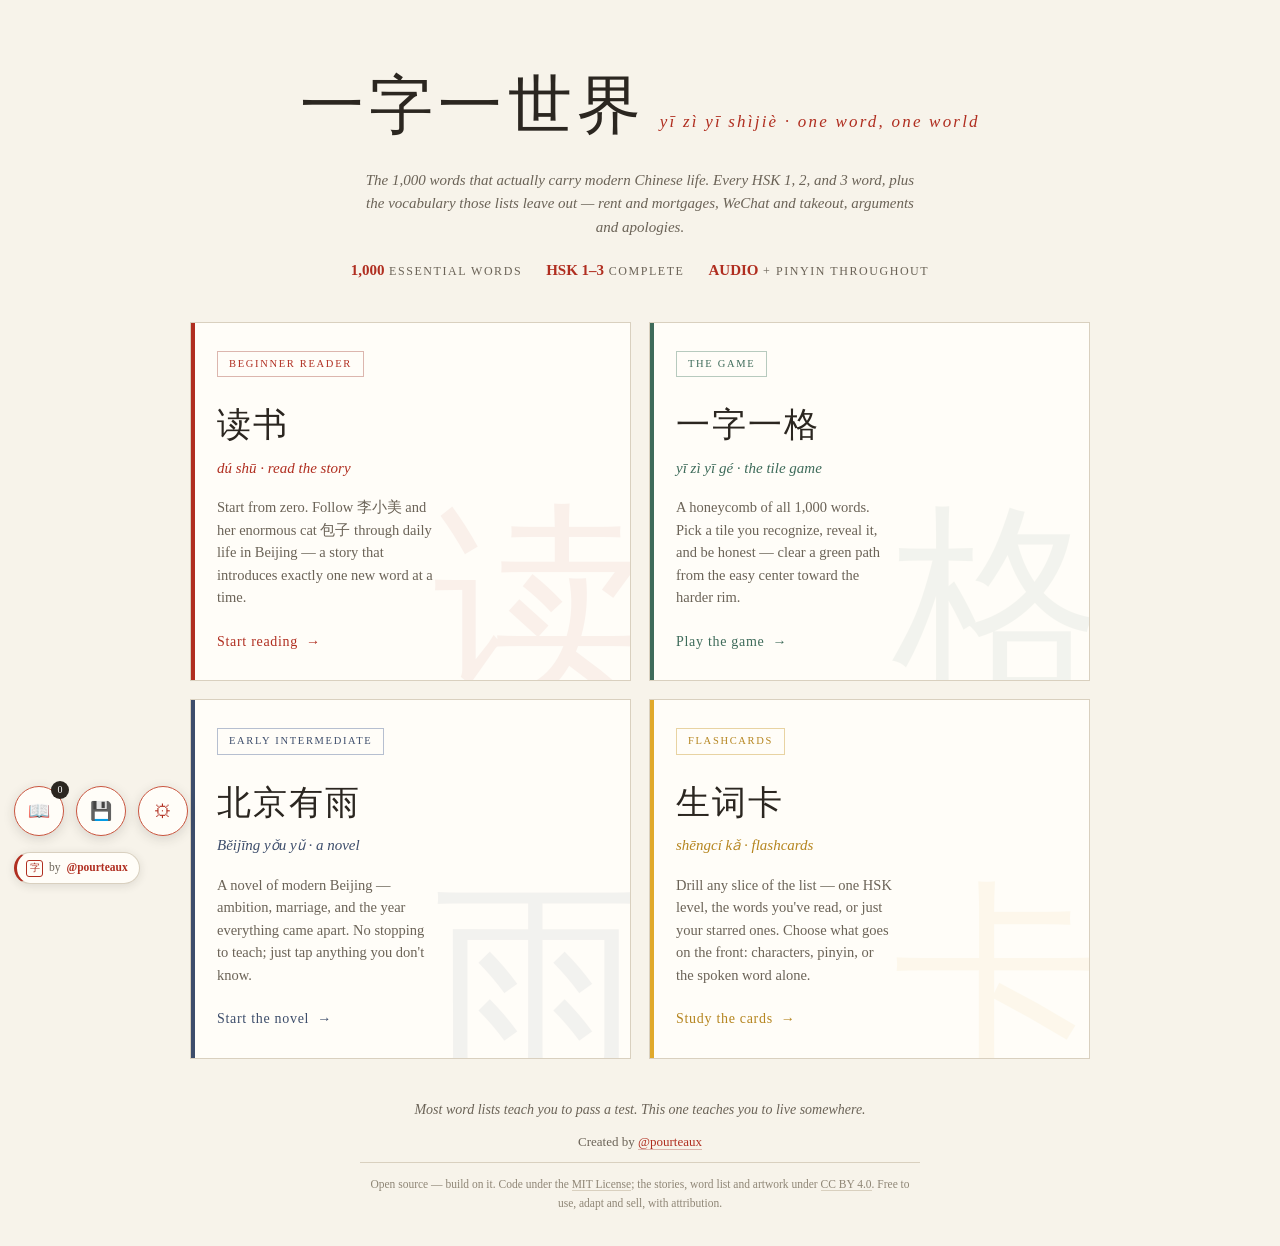
==== commit d59b40fb: "Add missed-word tracking, settings/voice panel, and credit badge Introduces a shared "missed" store " ====
--- a/index.html
+++ b/index.html
@@ -124,9 +124,20 @@
   .choice h2{font-size:29px}
 }
 
+/* ---- credit ---- */
+#credit-badge{
+  position:fixed;left:14px;bottom:16px;z-index:52;
+  display:flex;align-items:center;gap:6px;padding:6px 11px 6px 9px;
+  background:var(--card);border:1px solid var(--line);border-left:3px solid var(--seal);
+  border-radius:20px;font-size:11.5px;color:var(--ink-soft);text-decoration:none;box-shadow:0 2px 10px rgba(43,38,32,.12);
+}
+#credit-badge .cb-seal{width:17px;height:17px;flex:none;border:1.5px solid var(--seal);color:var(--seal);border-radius:3px;display:flex;align-items:center;justify-content:center;font-size:10px}
+#credit-badge b{color:var(--seal)}
+@media (max-width:700px){ #credit-badge{display:none} }
+
 /* ---- save & transfer ---- */
 #save-btn{
-  position:fixed;left:76px;bottom:20px;z-index:110;width:50px;height:50px;border-radius:50%;
+  position:fixed;left:76px;bottom:64px;z-index:110;width:50px;height:50px;border-radius:50%;
   background:var(--card);color:var(--seal);border:1.5px solid var(--seal-soft);cursor:pointer;font-size:18px;
   box-shadow:0 3px 12px rgba(43,38,32,.15);transition:transform .15s,background .15s,color .15s;
   display:flex;align-items:center;justify-content:center;padding:0;
@@ -135,7 +146,7 @@
 #save-scrim{position:fixed;inset:0;background:rgba(43,38,32,.3);z-index:106;opacity:0;pointer-events:none;transition:opacity .2s}
 #save-scrim.on{opacity:1;pointer-events:auto}
 #savePanel{
-  position:fixed;left:76px;bottom:78px;z-index:111;width:min(320px,calc(100vw - 28px));
+  position:fixed;left:76px;bottom:122px;z-index:111;width:min(320px,calc(100vw - 28px));
   background:var(--card);border:1px solid var(--line);box-shadow:0 10px 34px rgba(43,38,32,.22);
   opacity:0;pointer-events:none;transform:translateY(8px);transition:opacity .16s,transform .16s;
 }
@@ -157,7 +168,7 @@
 
 /* ---- vocab list ---- */
 #vocab-btn{
-  position:fixed;left:14px;bottom:20px;z-index:110;width:50px;height:50px;border-radius:50%;
+  position:fixed;left:14px;bottom:64px;z-index:110;width:50px;height:50px;border-radius:50%;
   background:var(--card);color:var(--seal);border:1.5px solid var(--seal-soft);cursor:pointer;font-size:18px;
   box-shadow:0 3px 12px rgba(43,38,32,.15);transition:transform .15s,background .15s,color .15s;
   display:flex;align-items:center;justify-content:center;padding:0;
@@ -171,7 +182,7 @@
 #vocab-scrim{position:fixed;inset:0;background:rgba(43,38,32,.3);z-index:106;opacity:0;pointer-events:none;transition:opacity .2s}
 #vocab-scrim.on{opacity:1;pointer-events:auto}
 #vocabPanel{
-  position:fixed;left:14px;bottom:78px;z-index:111;width:min(340px,calc(100vw - 28px));
+  position:fixed;left:14px;bottom:122px;z-index:111;width:min(340px,calc(100vw - 28px));
   max-height:min(64vh,460px);display:flex;flex-direction:column;
   background:var(--card);border:1px solid var(--line);box-shadow:0 10px 34px rgba(43,38,32,.22);
   opacity:0;pointer-events:none;transform:translateY(8px);transition:opacity .16s,transform .16s;
@@ -215,6 +226,41 @@
 #vocabList .star:hover{border-color:#e0a92b;color:#e0a92b;background:#fdf6e6}
 #vocabList .star.on{background:#e0a92b;border-color:#e0a92b;color:#fff}
 .vocab-empty{padding:20px 0;color:var(--ink-soft);font-style:italic;font-size:12.5px}
+
+/* ---- settings ---- */
+#settings-btn{
+  position:fixed;left:138px;bottom:64px;z-index:110;width:50px;height:50px;border-radius:50%;
+  background:var(--card);color:var(--seal);border:1.5px solid var(--seal-soft);cursor:pointer;font-size:18px;
+  box-shadow:0 3px 12px rgba(43,38,32,.15);transition:transform .15s,background .15s,color .15s;
+  display:flex;align-items:center;justify-content:center;padding:0;
+}
+#settings-btn:hover{transform:scale(1.07) rotate(28deg);background:var(--seal);color:#fff;border-color:var(--seal)}
+#settings-scrim{position:fixed;inset:0;background:rgba(43,38,32,.3);z-index:106;opacity:0;pointer-events:none;transition:opacity .2s}
+#settings-scrim.on{opacity:1;pointer-events:auto}
+#settingsPanel{
+  position:fixed;left:138px;bottom:122px;z-index:111;width:min(320px,calc(100vw - 28px));
+  background:var(--card);border:1px solid var(--line);box-shadow:0 10px 34px rgba(43,38,32,.22);
+  opacity:0;pointer-events:none;transform:translateY(8px);transition:opacity .16s,transform .16s;
+}
+#settingsPanel.open{opacity:1;pointer-events:auto;transform:translateY(0)}
+#settingsPanel .sp-head{padding:14px 40px 6px 18px;position:relative}
+#settingsPanel .sp-head h2{font-weight:400;font-size:14px;letter-spacing:.05em}
+#settingsPanel .sp-close{position:absolute;right:12px;top:12px;background:none;border:none;font-size:16px;color:var(--ink-soft);cursor:pointer}
+#dr-voice{padding:12px 18px 16px}
+.dr-voice-row{display:flex;align-items:center;gap:10px;margin-bottom:10px}
+.dr-voice-row label{font-size:11px;letter-spacing:.1em;text-transform:uppercase;color:var(--ink-soft);min-width:44px}
+.dr-voice-row select{flex:1;font-family:inherit;font-size:12.5px;color:var(--ink);background:var(--paper);border:1px solid var(--line);padding:5px 8px;min-width:0}
+.dr-voice-row input[type=range]{flex:1;accent-color:var(--seal)}
+.dr-voice-row #rateVal{font-size:11.5px;color:var(--seal);min-width:34px;text-align:right}
+#voiceTestBtn{flex:none;width:26px;height:26px;border-radius:50%;border:1px solid var(--seal-soft);background:var(--card);color:var(--seal-soft);cursor:pointer;font-size:10px;display:flex;align-items:center;justify-content:center;padding:0}
+#voiceTestBtn:hover{background:var(--seal-soft);color:#fff}
+#voiceNote{font-size:11.5px;color:var(--ink-soft);font-style:italic;line-height:1.4}
+
+@media (max-width:700px){
+  #save-btn{bottom:16px} #savePanel{bottom:74px}
+  #vocab-btn{bottom:16px} #vocabPanel{bottom:74px}
+  #settings-btn{bottom:16px} #settingsPanel{bottom:74px}
+}
 </style>
 <meta name="description" content="The 1,000 words that carry modern Chinese life — every HSK 1, 2 and 3 word plus the vocabulary the textbooks leave out. Two graded stories, flashcards and a recognition game.">
 <meta property="og:type" content="website">
@@ -301,6 +347,10 @@
   </p>
 </footer>
 
+<a id="credit-badge" href="https://x.com/pourteaux" target="_blank" rel="noopener">
+  <span class="cb-seal hanzi">字</span> by <b>@pourteaux</b>
+</a>
+
 <button id="vocab-btn" title="Your word list">📖<span class="cnt" id="vocab-cnt">0</span></button>
 <div id="vocab-scrim"></div>
 <div id="vocabPanel">
@@ -340,6 +390,28 @@
   </div>
 </div>
 
+<button id="settings-btn" title="Settings">⚙</button>
+<div id="settings-scrim"></div>
+<div id="settingsPanel">
+  <div class="sp-head">
+    <h2><span class="hanzi">设置</span> · Settings</h2>
+    <button class="sp-close" id="settings-close">✕</button>
+  </div>
+  <div id="dr-voice">
+    <div class="dr-voice-row">
+      <label for="voiceSelect">Voice</label>
+      <select id="voiceSelect"></select>
+      <button id="voiceTestBtn" title="Test this voice">▶</button>
+    </div>
+    <div class="dr-voice-row">
+      <label for="rateRange">Speed</label>
+      <input type="range" id="rateRange" min="0.6" max="1.2" step="0.02">
+      <span id="rateVal"></span>
+    </div>
+    <div id="voiceNote"></div>
+  </div>
+</div>
+
 <script>
 /* ============================================================
    一字一世界 — shared progress store
@@ -349,6 +421,7 @@
 const YZYG = (function(){
   const STAR_KEY='yzyg-stars-v1';
   const KNOWN_KEY='yzyg-known-v1';
+  const MISSED_KEY='yzyg-missed-v1';
   const SEEN_KEY='yzyg-seen-v1';
 
   /* legacy keys from before the stores were unified */
@@ -365,6 +438,7 @@
 
   let stars=readSet(STAR_KEY);
   let known=readSet(KNOWN_KEY);
+  let missed=readSet(MISSED_KEY);
   let seen=readSet(SEEN_KEY);
 
   /* one-time migration: fold the old per-page lists into the unified ones */
@@ -390,6 +464,7 @@
   window.addEventListener('storage',e=>{
     if(e.key===STAR_KEY){ stars=readSet(STAR_KEY); notify(); }
     if(e.key===KNOWN_KEY){ known=readSet(KNOWN_KEY); notify(); }
+    if(e.key===MISSED_KEY){ missed=readSet(MISSED_KEY); notify(); }
     if(e.key===SEEN_KEY){ seen=readSet(SEEN_KEY); notify(); }
   });
 
@@ -416,6 +491,13 @@
     unmarkKnown(w){ if(known.has(w)){ known.delete(w); writeSet(KNOWN_KEY,known); notify(); } },
     toggleKnown(w){ known.has(w)?known.delete(w):known.add(w); writeSet(KNOWN_KEY,known); notify(); return known.has(w); },
 
+    /* ---- missed (most recent attempt, in the game or flashcards, was wrong) ---- */
+    isMissed: w=>missed.has(w),
+    missed: ()=>missed,
+    missedCount: ()=>missed.size,
+    markMissed(w){ if(!missed.has(w)){ missed.add(w); writeSet(MISSED_KEY,missed); notify(); } },
+    unmarkMissed(w){ if(missed.has(w)){ missed.delete(w); writeSet(MISSED_KEY,missed); notify(); } },
+
     /* ---- seen (words encountered while reading) ---- */
     isSeen: w=>seen.has(w),
     seen: ()=>seen,
@@ -440,6 +522,7 @@
         exported:new Date().toISOString(),
         stars:[...stars],
         known:[...known],
+        missed:[...missed],
         seen:[...seen],
         progress:{
           reader: (()=>{ try{ return JSON.parse(localStorage.getItem('manmandu-progress-v1')||'null'); }catch(e){ return null; } })(),
@@ -457,18 +540,19 @@
     },
     importData(obj,{merge=true}={}){
       if(!obj || obj.app!=='yzyg') throw new Error('This does not look like a 一字一世界 backup.');
-      if(!merge){ stars=new Set(); known=new Set(); seen=new Set(); }
+      if(!merge){ stars=new Set(); known=new Set(); missed=new Set(); seen=new Set(); }
       (obj.stars||[]).forEach(w=>stars.add(w));
       (obj.known||[]).forEach(w=>known.add(w));
+      (obj.missed||[]).forEach(w=>missed.add(w));
       (obj.seen ||[]).forEach(w=>seen.add(w));
-      writeSet(STAR_KEY,stars); writeSet(KNOWN_KEY,known); writeSet(SEEN_KEY,seen);
+      writeSet(STAR_KEY,stars); writeSet(KNOWN_KEY,known); writeSet(MISSED_KEY,missed); writeSet(SEEN_KEY,seen);
       try{
         if(obj.progress&&obj.progress.reader) localStorage.setItem('manmandu-progress-v1',JSON.stringify(obj.progress.reader));
         if(obj.progress&&obj.progress.novel)  localStorage.setItem('yzyg-int-progress-v1',JSON.stringify(obj.progress.novel));
         if(obj.best) localStorage.setItem('yzyg-best',String(Math.max(obj.best, parseInt(localStorage.getItem('yzyg-best')||'0',10)||0)));
       }catch(e){}
       notify();
-      return {stars:stars.size, known:known.size, seen:seen.size};
+      return {stars:stars.size, known:known.size, missed:missed.size, seen:seen.size};
     },
     importCode(code,opts){
       const bin=atob(String(code).trim());
@@ -477,9 +561,9 @@
       return this.importData(JSON.parse(json),opts);
     },
     clearAll(){
-      stars=new Set(); known=new Set(); seen=new Set();
+      stars=new Set(); known=new Set(); missed=new Set(); seen=new Set();
       try{
-        [STAR_KEY,KNOWN_KEY,SEEN_KEY,'manmandu-progress-v1','yzyg-int-progress-v1'].forEach(k=>localStorage.removeItem(k));
+        [STAR_KEY,KNOWN_KEY,MISSED_KEY,SEEN_KEY,'manmandu-progress-v1','yzyg-int-progress-v1'].forEach(k=>localStorage.removeItem(k));
       }catch(e){}
       notify();
     }
@@ -573,7 +657,7 @@
 </script>
 
 <script>
-const VOCAB={"你好":{"p":"nǐ hǎo","d":"hello (你 + 好)","l":"bonus"},"我":{"p":"wǒ","d":"I; me","l":"HSK 1"},"是":{"p":"shì","d":"to be (am / is / are)","l":"HSK 1"},"小美":{"p":"Xiǎoměi","d":"Xiaomei (given name — “little beautiful”)","l":"name"},"你":{"p":"nǐ","d":"you","l":"HSK 1"},"好":{"p":"hǎo","d":"good; well; fine","l":"HSK 1"},"吗":{"p":"ma","d":"question particle (makes a yes/no question)","l":"HSK 1"},"很":{"p":"hěn","d":"very","l":"HSK 1"},"呢":{"p":"ne","d":"and you? / what about…? (bounce-back particle)","l":"HSK 1"},"叫":{"p":"jiào","d":"to be called; to call","l":"HSK 1"},"什么":{"p":"shénme","d":"what","l":"HSK 1"},"名字":{"p":"míngzi","d":"name","l":"HSK 1"},"姓":{"p":"xìng","d":"surname; to be surnamed","l":"HSK 2"},"李":{"p":"Lǐ","d":"Li (a common surname)","l":"name"},"他":{"p":"tā","d":"he; him","l":"HSK 1"},"她":{"p":"tā","d":"she; her","l":"HSK 1"},"谁":{"p":"shéi","d":"who","l":"HSK 1"},"的":{"p":"de","d":"possessive particle (’s / of)","l":"HSK 1"},"朋友":{"p":"péngyou","d":"friend","l":"HSK 1"},"大卫":{"p":"Dàwèi","d":"David (a name)","l":"name"},"说":{"p":"shuō","d":"to say; to speak","l":"HSK 1"},"也":{"p":"yě","d":"also; too","l":"HSK 2"},"有":{"p":"yǒu","d":"to have; there is","l":"HSK 1"},"一":{"p":"yī","d":"one","l":"HSK 1"},"只":{"p":"zhī","d":"measure word for animals","l":"bonus"},"猫":{"p":"māo","d":"cat","l":"HSK 1"},"包子":{"p":"Bāozi","d":"Baozi (the cat — lit. “steamed bun”)","l":"name"},"它":{"p":"tā","d":"it (animals & things)","l":"HSK 2"},"不":{"p":"bù","d":"not; no","l":"HSK 1"},"大":{"p":"dà","d":"big","l":"HSK 1"},"小":{"p":"xiǎo","d":"small; little","l":"HSK 1"},"爱":{"p":"ài","d":"to love","l":"HSK 1"},"喜欢":{"p":"xǐhuan","d":"to like","l":"HSK 1"},"狗":{"p":"gǒu","d":"dog","l":"HSK 1"},"和":{"p":"hé","d":"and; with","l":"HSK 1"},"都":{"p":"dōu","d":"all; both","l":"HSK 1"},"睡觉":{"p":"shuìjiào","d":"to sleep","l":"HSK 1"},"了":{"p":"le","d":"particle: completed action / change of state","l":"HSK 1"},"认识":{"p":"rènshi","d":"to know (a person); to meet","l":"HSK 1"},"高兴":{"p":"gāoxìng","d":"happy; glad","l":"HSK 1"},"谢谢":{"p":"xièxie","d":"thank you","l":"HSK 1"},"不客气":{"p":"bú kèqi","d":"you’re welcome","l":"HSK 1"},"家":{"p":"jiā","d":"home; family","l":"HSK 1"},"里":{"p":"lǐ","d":"inside; in","l":"HSK 1"},"二":{"p":"èr","d":"two","l":"HSK 1"},"三":{"p":"sān","d":"three","l":"HSK 1"},"四":{"p":"sì","d":"four","l":"HSK 1"},"五":{"p":"wǔ","d":"five","l":"HSK 1"},"六":{"p":"liù","d":"six","l":"HSK 1"},"七":{"p":"qī","d":"seven","l":"HSK 1"},"八":{"p":"bā","d":"eight","l":"HSK 1"},"九":{"p":"jiǔ","d":"nine","l":"HSK 1"},"十":{"p":"shí","d":"ten","l":"HSK 1"},"零":{"p":"líng","d":"zero","l":"HSK 2"},"几":{"p":"jǐ","d":"how many (small numbers)","l":"HSK 1"},"个":{"p":"gè","d":"general measure word","l":"HSK 1"},"人":{"p":"rén","d":"person; people","l":"HSK 1"},"妈妈":{"p":"māma","d":"mom; mother","l":"HSK 1"},"爸爸":{"p":"bàba","d":"dad; father","l":"HSK 1"},"哥哥":{"p":"gēge","d":"older brother","l":"HSK 2"},"妹妹":{"p":"mèimei","d":"younger sister","l":"HSK 2"},"两":{"p":"liǎng","d":"two (of something) — used with measure words","l":"HSK 2"},"孩子":{"p":"háizi","d":"child","l":"HSK 2"},"儿子":{"p":"érzi","d":"son","l":"HSK 1"},"女儿":{"p":"nǚ'ér","d":"daughter","l":"HSK 1"},"岁":{"p":"suì","d":"years old","l":"HSK 1"},"妻子":{"p":"qīzi","d":"wife","l":"HSK 2"},"丈夫":{"p":"zhàngfu","d":"husband","l":"HSK 2"},"姐姐":{"p":"jiějie","d":"older sister","l":"HSK 2"},"弟弟":{"p":"dìdi","d":"younger brother","l":"HSK 2"},"大家":{"p":"dàjiā","d":"everyone","l":"HSK 2"},"我们":{"p":"wǒmen","d":"we; us","l":"HSK 1"},"住":{"p":"zhù","d":"to live (somewhere)","l":"HSK 1"},"在":{"p":"zài","d":"at; in; to be located at","l":"HSK 1"},"北京":{"p":"Běijīng","d":"Beijing","l":"HSK 1"},"中国":{"p":"Zhōngguó","d":"China","l":"HSK 1"},"这":{"p":"zhè","d":"this","l":"HSK 1"},"那":{"p":"nà","d":"that","l":"HSK 1"},"哪":{"p":"nǎ","d":"which","l":"HSK 1"},"哪儿":{"p":"nǎr","d":"where","l":"HSK 1"},"房间":{"p":"fángjiān","d":"room","l":"HSK 2"},"桌子":{"p":"zhuōzi","d":"table; desk","l":"HSK 1"},"椅子":{"p":"yǐzi","d":"chair","l":"HSK 1"},"杯子":{"p":"bēizi","d":"cup; glass","l":"HSK 1"},"水":{"p":"shuǐ","d":"water","l":"HSK 1"},"上":{"p":"shàng","d":"on; on top; up","l":"HSK 1"},"下":{"p":"xià","d":"under; below; down; next","l":"HSK 1"},"门":{"p":"mén","d":"door","l":"HSK 2"},"开":{"p":"kāi","d":"to open; to turn on; to drive","l":"HSK 1"},"现在":{"p":"xiànzài","d":"now","l":"HSK 1"},"点":{"p":"diǎn","d":"o’clock; a little; to order (food)","l":"HSK 1"},"起床":{"p":"qǐchuáng","d":"to get up (out of bed)","l":"HSK 2"},"早上":{"p":"zǎoshang","d":"(early) morning","l":"HSK 2"},"上午":{"p":"shàngwǔ","d":"morning (before noon)","l":"HSK 1"},"中午":{"p":"zhōngwǔ","d":"noon","l":"HSK 1"},"下午":{"p":"xiàwǔ","d":"afternoon","l":"HSK 1"},"晚上":{"p":"wǎnshang","d":"evening; night","l":"HSK 2"},"今天":{"p":"jīntiān","d":"today","l":"HSK 1"},"昨天":{"p":"zuótiān","d":"yesterday","l":"HSK 1"},"明天":{"p":"míngtiān","d":"tomorrow","l":"HSK 1"},"年":{"p":"nián","d":"year","l":"HSK 1"},"月":{"p":"yuè","d":"month; moon","l":"HSK 1"},"日":{"p":"rì","d":"day (of the month, formal); sun","l":"HSK 2"},"号":{"p":"hào","d":"day of the month; number","l":"HSK 1"},"星期":{"p":"xīngqī","d":"week (星期一 = Monday…)","l":"HSK 1"},"去年":{"p":"qùnián","d":"last year","l":"HSK 2"},"时候":{"p":"shíhou","d":"time; moment (什么时候 = when)","l":"HSK 1"},"时间":{"p":"shíjiān","d":"time (as a resource)","l":"HSK 2"},"分钟":{"p":"fēnzhōng","d":"minute","l":"HSK 1"},"小时":{"p":"xiǎoshí","d":"hour","l":"HSK 2"},"每":{"p":"měi","d":"every; each","l":"HSK 2"},"去":{"p":"qù","d":"to go","l":"HSK 1"},"来":{"p":"lái","d":"to come","l":"HSK 1"},"回":{"p":"huí","d":"to return","l":"HSK 1"},"工作":{"p":"gōngzuò","d":"to work; job","l":"HSK 1"},"上班":{"p":"shàngbān","d":"to go to work","l":"HSK 2"},"公司":{"p":"gōngsī","d":"company","l":"HSK 2"},"电脑":{"p":"diànnǎo","d":"computer","l":"HSK 1"},"手机":{"p":"shǒujī","d":"mobile phone","l":"HSK 2"},"忙":{"p":"máng","d":"busy","l":"HSK 2"},"累":{"p":"lèi","d":"tired","l":"HSK 2"},"做":{"p":"zuò","d":"to do; to make","l":"HSK 1"},"事情":{"p":"shìqing","d":"matter; thing (to do)","l":"HSK 2"},"多":{"p":"duō","d":"many; much","l":"HSK 1"},"少":{"p":"shǎo","d":"few; little","l":"HSK 1"},"吃":{"p":"chī","d":"to eat","l":"HSK 1"},"喝":{"p":"hē","d":"to drink","l":"HSK 1"},"茶":{"p":"chá","d":"tea","l":"HSK 1"},"咖啡":{"p":"kāfēi","d":"coffee","l":"HSK 2"},"牛奶":{"p":"niúnǎi","d":"milk","l":"HSK 2"},"米饭":{"p":"mǐfàn","d":"(cooked) rice","l":"HSK 1"},"菜":{"p":"cài","d":"dish (of food); vegetable","l":"HSK 1"},"鸡蛋":{"p":"jīdàn","d":"(chicken) egg","l":"HSK 2"},"面条":{"p":"miàntiáo","d":"noodles","l":"HSK 2"},"鱼":{"p":"yú","d":"fish","l":"HSK 2"},"羊肉":{"p":"yángròu","d":"lamb; mutton","l":"HSK 2"},"水果":{"p":"shuǐguǒ","d":"fruit","l":"HSK 1"},"苹果":{"p":"píngguǒ","d":"apple","l":"HSK 1"},"西瓜":{"p":"xīguā","d":"watermelon","l":"HSK 2"},"好吃":{"p":"hǎochī","d":"tasty; delicious","l":"HSK 2"},"想":{"p":"xiǎng","d":"to want to; to think; to miss","l":"HSK 1"},"要":{"p":"yào","d":"to want; will; to need","l":"HSK 2"},"饭店":{"p":"fàndiàn","d":"restaurant; hotel","l":"HSK 1"},"服务员":{"p":"fúwùyuán","d":"waiter; waitress","l":"HSK 2"},"请":{"p":"qǐng","d":"please; to invite; to treat","l":"HSK 1"},"给":{"p":"gěi","d":"to give; for; to","l":"HSK 2"},"还":{"p":"hái","d":"still; also; in addition","l":"HSK 2"},"再":{"p":"zài","d":"again; more; then","l":"HSK 2"},"对不起":{"p":"duìbuqǐ","d":"sorry","l":"HSK 1"},"没有":{"p":"méiyǒu","d":"to not have; did not (negates 有 and past actions)","l":"HSK 1"},"没关系":{"p":"méi guānxi","d":"it doesn’t matter; no problem","l":"HSK 1"},"吧":{"p":"ba","d":"particle: suggestion (…let’s / …okay?)","l":"HSK 2"},"学习":{"p":"xuéxí","d":"to study; to learn","l":"HSK 1"},"汉语":{"p":"Hànyǔ","d":"Chinese (language)","l":"HSK 1"},"学生":{"p":"xuésheng","d":"student","l":"HSK 1"},"学校":{"p":"xuéxiào","d":"school","l":"HSK 1"},"老师":{"p":"lǎoshī","d":"teacher","l":"HSK 1"},"同学":{"p":"tóngxué","d":"classmate","l":"HSK 1"},"课":{"p":"kè","d":"class; lesson","l":"HSK 2"},"教室":{"p":"jiàoshì","d":"classroom","l":"HSK 2"},"读":{"p":"dú","d":"to read (aloud); to study","l":"HSK 1"},"书":{"p":"shū","d":"book","l":"HSK 1"},"本":{"p":"běn","d":"measure word for books","l":"HSK 1"},"写":{"p":"xiě","d":"to write","l":"HSK 1"},"字":{"p":"zì","d":"(written) character; word","l":"HSK 1"},"铅笔":{"p":"qiānbǐ","d":"pencil","l":"HSK 2"},"听":{"p":"tīng","d":"to listen","l":"HSK 1"},"会":{"p":"huì","d":"can (learned skill); will","l":"HSK 1"},"能":{"p":"néng","d":"can; to be able to","l":"HSK 1"},"可以":{"p":"kěyǐ","d":"can; may (permission)","l":"HSK 2"},"懂":{"p":"dǒng","d":"to understand","l":"HSK 2"},"问":{"p":"wèn","d":"to ask","l":"HSK 2"},"问题":{"p":"wèntí","d":"question; problem","l":"HSK 2"},"知道":{"p":"zhīdào","d":"to know (a fact)","l":"HSK 2"},"觉得":{"p":"juéde","d":"to feel; to think (opinion)","l":"HSK 2"},"意思":{"p":"yìsi","d":"meaning","l":"HSK 2"},"介绍":{"p":"jièshào","d":"to introduce","l":"HSK 2"},"帮助":{"p":"bāngzhù","d":"to help","l":"HSK 2"},"说话":{"p":"shuōhuà","d":"to speak; to talk","l":"HSK 2"},"一下":{"p":"yīxià","d":"(verb +) a bit; briefly","l":"HSK 2"},"真":{"p":"zhēn","d":"really; truly","l":"HSK 2"},"太":{"p":"tài","d":"too (excessively) — 太…了!","l":"HSK 1"},"非常":{"p":"fēicháng","d":"extremely; very","l":"HSK 2"},"一点儿":{"p":"yīdiǎnr","d":"a little (bit)","l":"HSK 1"},"慢":{"p":"màn","d":"slow","l":"HSK 2"},"快":{"p":"kuài","d":"fast; quick; soon","l":"HSK 2"},"考试":{"p":"kǎoshì","d":"exam; to take an exam","l":"HSK 2"},"题":{"p":"tí","d":"(exam) question; problem","l":"HSK 2"},"对":{"p":"duì","d":"correct; right; also: towards (对我说 = say to me)","l":"HSK 2"},"错":{"p":"cuò","d":"wrong; mistake","l":"HSK 2"},"第一":{"p":"dì-yī","d":"first; number one","l":"HSK 2"},"次":{"p":"cì","d":"time (occurrence); 第一次 = first time","l":"HSK 2"},"开始":{"p":"kāishǐ","d":"to begin; to start","l":"HSK 2"},"准备":{"p":"zhǔnbèi","d":"to prepare; to plan to","l":"HSK 2"},"得":{"p":"de","d":"particle: verb + 得 + how well (说得好 = speaks well)","l":"HSK 2"},"就":{"p":"jiù","d":"then; right away; only; exactly","l":"HSK 2"},"已经":{"p":"yǐjīng","d":"already","l":"HSK 2"},"别":{"p":"bié","d":"don’t (do something)","l":"HSK 2"},"让":{"p":"ràng","d":"to let; to make (someone do something)","l":"HSK 2"},"告诉":{"p":"gàosu","d":"to tell; to inform","l":"HSK 2"},"最":{"p":"zuì","d":"most; -est","l":"HSK 2"},"东西":{"p":"dōngxi","d":"thing; stuff","l":"HSK 1"},"买":{"p":"mǎi","d":"to buy","l":"HSK 1"},"商店":{"p":"shāngdiàn","d":"shop; store","l":"HSK 1"},"钱":{"p":"qián","d":"money","l":"HSK 1"},"块":{"p":"kuài","d":"yuan (colloquial unit of money)","l":"HSK 1"},"百":{"p":"bǎi","d":"hundred","l":"HSK 2"},"千":{"p":"qiān","d":"thousand","l":"HSK 2"},"多少":{"p":"duōshao","d":"how much; how many","l":"HSK 1"},"贵":{"p":"guì","d":"expensive","l":"HSK 2"},"便宜":{"p":"piányi","d":"cheap","l":"HSK 2"},"卖":{"p":"mài","d":"to sell","l":"HSK 2"},"衣服":{"p":"yīfu","d":"clothes","l":"HSK 1"},"穿":{"p":"chuān","d":"to wear; to put on","l":"HSK 2"},"件":{"p":"jiàn","d":"measure word for clothes & matters","l":"HSK 2"},"新":{"p":"xīn","d":"new","l":"HSK 2"},"颜色":{"p":"yánsè","d":"color","l":"HSK 2"},"红":{"p":"hóng","d":"red","l":"HSK 2"},"白":{"p":"bái","d":"white","l":"HSK 2"},"黑":{"p":"hēi","d":"black","l":"HSK 2"},"漂亮":{"p":"piàoliang","d":"pretty; beautiful","l":"HSK 1"},"些":{"p":"xiē","d":"some; several (这些 = these)","l":"HSK 1"},"找":{"p":"zhǎo","d":"to look for; to give change","l":"HSK 2"},"手表":{"p":"shǒubiǎo","d":"wristwatch","l":"HSK 2"},"报纸":{"p":"bàozhǐ","d":"newspaper","l":"HSK 2"},"洗":{"p":"xǐ","d":"to wash","l":"HSK 2"},"走":{"p":"zǒu","d":"to walk; to go; to leave","l":"HSK 2"},"路":{"p":"lù","d":"road; way","l":"HSK 2"},"远":{"p":"yuǎn","d":"far","l":"HSK 2"},"近":{"p":"jìn","d":"near; close","l":"HSK 2"},"到":{"p":"dào","d":"to arrive; to (a place)","l":"HSK 2"},"从":{"p":"cóng","d":"from","l":"HSK 2"},"离":{"p":"lí","d":"(distance) from; away from","l":"HSK 2"},"往":{"p":"wǎng","d":"towards; to go toward","l":"HSK 2"},"出":{"p":"chū","d":"to go out; to come out","l":"HSK 2"},"进":{"p":"jìn","d":"to enter; to come in","l":"HSK 2"},"外":{"p":"wài","d":"outside","l":"HSK 2"},"前面":{"p":"qiánmiàn","d":"front; ahead","l":"HSK 1"},"后面":{"p":"hòumiàn","d":"back; behind","l":"HSK 1"},"旁边":{"p":"pángbiān","d":"beside; next to","l":"HSK 2"},"左边":{"p":"zuǒbian","d":"left side","l":"HSK 2"},"右边":{"p":"yòubian","d":"right side","l":"HSK 2"},"坐":{"p":"zuò","d":"to sit; to take (a bus, plane…)","l":"HSK 1"},"出租车":{"p":"chūzūchē","d":"taxi","l":"HSK 1"},"公共汽车":{"p":"gōnggòng qìchē","d":"(public) bus","l":"HSK 2"},"火车站":{"p":"huǒchēzhàn","d":"train station","l":"HSK 2"},"等":{"p":"děng","d":"to wait (for)","l":"HSK 2"},"看见":{"p":"kànjiàn","d":"to see; to catch sight of","l":"HSK 1"},"看":{"p":"kàn","d":"to look at; to watch; to read","l":"HSK 1"},"长":{"p":"cháng","d":"long","l":"HSK 2"},"高":{"p":"gāo","d":"tall; high","l":"HSK 2"},"男":{"p":"nán","d":"male","l":"HSK 2"},"女":{"p":"nǚ","d":"female","l":"HSK 2"},"您":{"p":"nín","d":"you (polite)","l":"HSK 2"},"先生":{"p":"xiānsheng","d":"Mr.; sir; husband","l":"HSK 1"},"小姐":{"p":"xiǎojiě","d":"Miss; young lady","l":"HSK 1"},"天气":{"p":"tiānqì","d":"weather","l":"HSK 1"},"怎么样":{"p":"zěnmeyàng","d":"how is it? how about…?","l":"HSK 1"},"怎么":{"p":"zěnme","d":"how; why","l":"HSK 1"},"冷":{"p":"lěng","d":"cold","l":"HSK 1"},"热":{"p":"rè","d":"hot","l":"HSK 1"},"下雨":{"p":"xiàyǔ","d":"to rain","l":"HSK 1"},"雪":{"p":"xuě","d":"snow","l":"HSK 2"},"晴":{"p":"qíng","d":"sunny; clear","l":"HSK 2"},"阴":{"p":"yīn","d":"overcast; cloudy","l":"HSK 2"},"比":{"p":"bǐ","d":"than; to compare (A 比 B + adj.)","l":"HSK 2"},"身体":{"p":"shēntǐ","d":"body; health","l":"HSK 2"},"生病":{"p":"shēngbìng","d":"to get sick","l":"HSK 2"},"医院":{"p":"yīyuàn","d":"hospital","l":"HSK 1"},"医生":{"p":"yīshēng","d":"doctor","l":"HSK 1"},"药":{"p":"yào","d":"medicine","l":"HSK 2"},"眼睛":{"p":"yǎnjing","d":"eye(s)","l":"HSK 2"},"休息":{"p":"xiūxi","d":"to rest","l":"HSK 2"},"玩":{"p":"wán","d":"to play; to have fun","l":"HSK 2"},"电视":{"p":"diànshì","d":"television","l":"HSK 1"},"电影":{"p":"diànyǐng","d":"movie","l":"HSK 1"},"唱歌":{"p":"chànggē","d":"to sing (songs)","l":"HSK 2"},"跳舞":{"p":"tiàowǔ","d":"to dance","l":"HSK 2"},"游泳":{"p":"yóuyǒng","d":"to swim","l":"HSK 2"},"跑步":{"p":"pǎobù","d":"to run; to jog","l":"HSK 2"},"运动":{"p":"yùndòng","d":"sports; exercise","l":"HSK 2"},"打篮球":{"p":"dǎ lánqiú","d":"to play basketball","l":"HSK 2"},"踢足球":{"p":"tī zúqiú","d":"to play soccer","l":"HSK 2"},"快乐":{"p":"kuàilè","d":"happy (生日快乐 = happy birthday)","l":"HSK 2"},"笑":{"p":"xiào","d":"to laugh; to smile","l":"HSK 2"},"一起":{"p":"yīqǐ","d":"together","l":"HSK 2"},"打电话":{"p":"dǎ diànhuà","d":"to make a phone call","l":"HSK 1"},"喂":{"p":"wèi","d":"hello? (on the phone)","l":"HSK 1"},"为什么":{"p":"wèishénme","d":"why","l":"HSK 2"},"因为":{"p":"yīnwèi","d":"because (因为…所以…)","l":"HSK 2"},"所以":{"p":"suǒyǐ","d":"so; therefore (因为…所以…)","l":"HSK 2"},"虽然":{"p":"suīrán","d":"although (虽然…但是…)","l":"HSK 2"},"但是":{"p":"dànshì","d":"but; however (虽然…但是…)","l":"HSK 2"},"可能":{"p":"kěnéng","d":"maybe; possibly","l":"HSK 2"},"正在":{"p":"zhèngzài","d":"in the middle of (doing)","l":"HSK 2"},"着":{"p":"zhe","d":"particle: ongoing state (-ing)","l":"HSK 2"},"过":{"p":"guo","d":"particle: have done before (experience)","l":"HSK 2"},"生日":{"p":"shēngrì","d":"birthday","l":"HSK 2"},"送":{"p":"sòng","d":"to give (a gift); to see someone off","l":"HSK 2"},"希望":{"p":"xīwàng","d":"to hope; hope","l":"HSK 2"},"旅游":{"p":"lǚyóu","d":"to travel; tourism","l":"HSK 2"},"飞机":{"p":"fēijī","d":"airplane","l":"HSK 1"},"机场":{"p":"jīchǎng","d":"airport","l":"HSK 2"},"票":{"p":"piào","d":"ticket","l":"HSK 2"},"宾馆":{"p":"bīnguǎn","d":"hotel; guesthouse","l":"HSK 2"},"完":{"p":"wán","d":"to finish; (verb +) done","l":"HSK 2"},"再见":{"p":"zàijiàn","d":"goodbye","l":"HSK 1"},"喵":{"p":"miāo","d":"meow","l":"bonus"},"用":{"p":"yòng","d":"to use","l":"essential"},"网":{"p":"wǎng","d":"the internet; net (网上 = online)","l":"essential"},"上网":{"p":"shàngwǎng","d":"to go online","l":"essential"},"发":{"p":"fā","d":"to send (a message)","l":"essential"},"信息":{"p":"xìnxī","d":"message; information","l":"essential"},"照片":{"p":"zhàopiàn","d":"photo","l":"essential"},"视频":{"p":"shìpín","d":"video","l":"essential"},"音乐":{"p":"yīnyuè","d":"music","l":"essential"},"聊天":{"p":"liáotiān","d":"to chat","l":"essential"},"微信":{"p":"Wēixìn","d":"WeChat (the app everyone in China uses)","l":"name"},"扫码":{"p":"sǎomǎ","d":"to scan a QR code","l":"essential"},"密码":{"p":"mìmǎ","d":"password","l":"essential"},"号码":{"p":"hàomǎ","d":"number (phone number etc.)","l":"essential"},"声音":{"p":"shēngyīn","d":"sound; voice","l":"essential"},"需要":{"p":"xūyào","d":"to need","l":"essential"},"应该":{"p":"yīnggāi","d":"should; ought to","l":"essential"},"车":{"p":"chē","d":"vehicle; car","l":"essential"},"地铁":{"p":"dìtiě","d":"subway; metro","l":"essential"},"站":{"p":"zhàn","d":"station; stop","l":"essential"},"打车":{"p":"dǎchē","d":"to hail a ride; take a taxi","l":"essential"},"骑":{"p":"qí","d":"to ride (a bike)","l":"essential"},"自行车":{"p":"zìxíngchē","d":"bicycle","l":"essential"},"城市":{"p":"chéngshì","d":"city","l":"essential"},"地方":{"p":"dìfang","d":"place","l":"essential"},"附近":{"p":"fùjìn","d":"nearby; vicinity","l":"essential"},"地图":{"p":"dìtú","d":"map","l":"essential"},"街":{"p":"jiē","d":"street","l":"essential"},"楼":{"p":"lóu","d":"building; floor (三楼 = 3rd floor)","l":"essential"},"电梯":{"p":"diàntī","d":"elevator","l":"essential"},"超市":{"p":"chāoshì","d":"supermarket","l":"essential"},"银行":{"p":"yínháng","d":"bank","l":"essential"},"卡":{"p":"kǎ","d":"card (bank card etc.)","l":"essential"},"付钱":{"p":"fùqián","d":"to pay","l":"essential"},"饭":{"p":"fàn","d":"meal; food; cooked rice (吃饭 = to eat)","l":"essential"},"饿":{"p":"è","d":"hungry","l":"essential"},"渴":{"p":"kě","d":"thirsty","l":"essential"},"菜单":{"p":"càidān","d":"menu","l":"essential"},"辣":{"p":"là","d":"spicy","l":"essential"},"甜":{"p":"tián","d":"sweet","l":"essential"},"汤":{"p":"tāng","d":"soup","l":"essential"},"肉":{"p":"ròu","d":"meat","l":"essential"},"面包":{"p":"miànbāo","d":"bread","l":"essential"},"蛋糕":{"p":"dàngāo","d":"cake","l":"essential"},"筷子":{"p":"kuàizi","d":"chopsticks","l":"essential"},"碗":{"p":"wǎn","d":"bowl","l":"essential"},"味道":{"p":"wèidào","d":"taste; flavor","l":"essential"},"饱":{"p":"bǎo","d":"full (after eating)","l":"essential"},"啤酒":{"p":"píjiǔ","d":"beer","l":"essential"},"干杯":{"p":"gānbēi","d":"cheers! (lit. dry the cup)","l":"essential"},"外卖":{"p":"wàimài","d":"food delivery; takeout","l":"essential"},"快递":{"p":"kuàidì","d":"package delivery; courier","l":"essential"},"关":{"p":"guān","d":"to close; to turn off","l":"essential"},"灯":{"p":"dēng","d":"lamp; light","l":"essential"},"空调":{"p":"kōngtiáo","d":"air conditioner","l":"essential"},"洗澡":{"p":"xǐzǎo","d":"to shower; to bathe","l":"essential"},"洗手间":{"p":"xǐshǒujiān","d":"restroom; bathroom","l":"essential"},"房子":{"p":"fángzi","d":"house; apartment","l":"essential"},"厨房":{"p":"chúfáng","d":"kitchen","l":"essential"},"舒服":{"p":"shūfu","d":"comfortable","l":"essential"},"干净":{"p":"gānjìng","d":"clean","l":"essential"},"半":{"p":"bàn","d":"half (三点半 = 3:30)","l":"essential"},"早":{"p":"zǎo","d":"early; morning! (as a greeting)","l":"essential"},"先":{"p":"xiān","d":"first; before","l":"essential"},"然后":{"p":"ránhòu","d":"then; after that","l":"essential"},"马上":{"p":"mǎshàng","d":"right away; immediately","l":"essential"},"一直":{"p":"yīzhí","d":"all along; continuously","l":"essential"},"有点儿":{"p":"yǒudiǎnr","d":"a little; somewhat (before adjectives)","l":"essential"},"明白":{"p":"míngbai","d":"to understand; clear","l":"essential"},"忘":{"p":"wàng","d":"to forget","l":"essential"},"记得":{"p":"jìde","d":"to remember","l":"essential"},"英语":{"p":"Yīngyǔ","d":"English (language)","l":"essential"},"翻译":{"p":"fānyì","d":"to translate; translator","l":"essential"},"词":{"p":"cí","d":"word","l":"essential"},"句子":{"p":"jùzi","d":"sentence","l":"essential"},"练习":{"p":"liànxí","d":"to practice; exercise","l":"essential"},"还是":{"p":"háishi","d":"or (in questions); still","l":"essential"},"或者":{"p":"huòzhě","d":"or (in statements)","l":"essential"},"如果":{"p":"rúguǒ","d":"if","l":"essential"},"可是":{"p":"kěshì","d":"but; however","l":"essential"},"其实":{"p":"qíshí","d":"actually; in fact","l":"essential"},"当然":{"p":"dāngrán","d":"of course","l":"essential"},"一定":{"p":"yīdìng","d":"definitely; certainly","l":"essential"},"好像":{"p":"hǎoxiàng","d":"to seem; as if","l":"essential"},"听说":{"p":"tīngshuō","d":"to have heard (that…)","l":"essential"},"最近":{"p":"zuìjìn","d":"recently; lately","l":"essential"},"以前":{"p":"yǐqián","d":"before; in the past","l":"essential"},"以后":{"p":"yǐhòu","d":"after; from now on","l":"essential"},"打算":{"p":"dǎsuàn","d":"to plan to","l":"essential"},"决定":{"p":"juédìng","d":"to decide","l":"essential"},"火车":{"p":"huǒchē","d":"train","l":"essential"},"行李":{"p":"xíngli","d":"luggage","l":"essential"},"春节":{"p":"Chūnjié","d":"Spring Festival; Chinese New Year","l":"essential"},"礼物":{"p":"lǐwù","d":"gift; present","l":"essential"},"红包":{"p":"hóngbāo","d":"red envelope (with money inside!)","l":"essential"},"欢迎":{"p":"huānyíng","d":"welcome","l":"essential"},"开心":{"p":"kāixīn","d":"happy; delighted","l":"essential"},"担心":{"p":"dānxīn","d":"to worry","l":"essential"},"放心":{"p":"fàngxīn","d":"to relax; rest assured","l":"essential"},"加油":{"p":"jiāyóu","d":"come on! you can do it! (lit. add oil)","l":"essential"},"厉害":{"p":"lìhai","d":"awesome; impressive","l":"essential"},"老板":{"p":"lǎobǎn","d":"boss; shop owner","l":"essential"},"同事":{"p":"tóngshì","d":"colleague; coworker","l":"essential"},"会议":{"p":"huìyì","d":"meeting","l":"essential"},"开会":{"p":"kāihuì","d":"to have a meeting","l":"essential"},"邮件":{"p":"yóujiàn","d":"email","l":"essential"},"加班":{"p":"jiābān","d":"to work overtime","l":"essential"},"请假":{"p":"qǐngjià","d":"to ask for leave (from work)","l":"essential"},"办公室":{"p":"bàngōngshì","d":"office","l":"essential"},"项目":{"p":"xiàngmù","d":"project","l":"essential"},"报告":{"p":"bàogào","d":"report","l":"essential"},"完成":{"p":"wánchéng","d":"to complete; to finish","l":"essential"},"迟到":{"p":"chídào","d":"to be late","l":"essential"},"下班":{"p":"xiàbān","d":"to get off work","l":"essential"},"房东":{"p":"fángdōng","d":"landlord","l":"essential"},"房租":{"p":"fángzū","d":"rent","l":"essential"},"押金":{"p":"yājīn","d":"(security) deposit","l":"essential"},"合同":{"p":"hétong","d":"contract","l":"essential"},"签":{"p":"qiān","d":"to sign","l":"essential"},"搬家":{"p":"bānjiā","d":"to move (house)","l":"essential"},"小区":{"p":"xiǎoqū","d":"residential complex; neighborhood","l":"essential"},"层":{"p":"céng","d":"floor; story (of a building)","l":"essential"},"水电费":{"p":"shuǐdiànfèi","d":"utility bill (water & electricity)","l":"essential"},"邻居":{"p":"línjū","d":"neighbor","l":"essential"},"安静":{"p":"ānjìng","d":"quiet","l":"essential"},"阳台":{"p":"yángtái","d":"balcony","l":"essential"},"换":{"p":"huàn","d":"to change; to exchange; to swap","l":"essential"},"淘宝":{"p":"Táobǎo","d":"Taobao (China's biggest shopping app)","l":"essential"},"支付宝":{"p":"Zhīfùbǎo","d":"Alipay (payment app)","l":"essential"},"下单":{"p":"xiàdān","d":"to place an order","l":"essential"},"订单":{"p":"dìngdān","d":"an order (that you placed)","l":"essential"},"打折":{"p":"dǎzhé","d":"to give a discount; on sale","l":"essential"},"优惠":{"p":"yōuhuì","d":"discount; special offer","l":"essential"},"免费":{"p":"miǎnfèi","d":"free (of charge)","l":"essential"},"收到":{"p":"shōudào","d":"to receive","l":"essential"},"快递员":{"p":"kuàidìyuán","d":"delivery person","l":"essential"},"质量":{"p":"zhìliàng","d":"quality","l":"essential"},"评价":{"p":"píngjià","d":"review; rating; to review","l":"essential"},"退货":{"p":"tuìhuò","d":"to return an item (for refund)","l":"essential"},"朋友圈":{"p":"péngyǒuquān","d":"WeChat Moments (social feed)","l":"essential"},"点赞":{"p":"diǎnzàn","d":"to like (a post)","l":"essential"},"可爱":{"p":"kě'ài","d":"cute; adorable","l":"essential"},"帅":{"p":"shuài","d":"handsome; cool","l":"essential"},"关注":{"p":"guānzhù","d":"to follow (an account); to pay attention to","l":"essential"},"粉丝":{"p":"fěnsī","d":"fan; follower (lit. 'vermicelli')","l":"essential"},"直播":{"p":"zhíbō","d":"livestream; to livestream","l":"essential"},"网红":{"p":"wǎnghóng","d":"internet celebrity; influencer","l":"essential"},"男朋友":{"p":"nánpéngyou","d":"boyfriend","l":"essential"},"女朋友":{"p":"nǚpéngyou","d":"girlfriend","l":"essential"},"分手":{"p":"fēnshǒu","d":"to break up","l":"essential"},"结婚":{"p":"jiéhūn","d":"to get married","l":"essential"},"胖":{"p":"pàng","d":"fat; plump","l":"essential"},"瘦":{"p":"shòu","d":"thin; to lose weight","l":"essential"},"减肥":{"p":"jiǎnféi","d":"to go on a diet; to lose weight","l":"essential"},"健身":{"p":"jiànshēn","d":"to work out","l":"essential"},"健身房":{"p":"jiànshēnfáng","d":"gym","l":"essential"},"压力":{"p":"yālì","d":"pressure; stress","l":"essential"},"睡":{"p":"shuì","d":"to sleep (the short form of 睡觉)","l":"essential"},"失眠":{"p":"shīmián","d":"insomnia; can't fall asleep","l":"essential"},"疼":{"p":"téng","d":"to hurt; to ache","l":"essential"},"体检":{"p":"tǐjiǎn","d":"physical examination; checkup","l":"essential"},"挂号":{"p":"guàhào","d":"to register (at a hospital)","l":"essential"},"习惯":{"p":"xíguàn","d":"habit; to be used to","l":"essential"},"假期":{"p":"jiàqī","d":"vacation; holiday period","l":"essential"},"放假":{"p":"fàngjià","d":"to have time off; to go on break","l":"essential"},"国庆节":{"p":"Guóqìngjié","d":"National Day (Oct 1 holiday week)","l":"essential"},"中秋节":{"p":"Zhōngqiūjié","d":"Mid-Autumn Festival","l":"essential"},"月饼":{"p":"yuèbǐng","d":"mooncake","l":"essential"},"计划":{"p":"jìhuà","d":"plan; to plan","l":"essential"},"订":{"p":"dìng","d":"to book; to reserve","l":"essential"},"酒店":{"p":"jiǔdiàn","d":"hotel","l":"essential"},"护照":{"p":"hùzhào","d":"passport","l":"essential"},"签证":{"p":"qiānzhèng","d":"visa","l":"essential"},"堵车":{"p":"dǔchē","d":"traffic jam; to be stuck in traffic","l":"essential"},"人山人海":{"p":"rén shān rén hǎi","d":"huge crowds (lit. 'people mountain people sea')","l":"essential"},"钱包":{"p":"qiánbāo","d":"wallet","l":"essential"},"丢":{"p":"diū","d":"to lose (something)","l":"essential"},"身份证":{"p":"shēnfènzhèng","d":"ID card","l":"essential"},"着急":{"p":"zháojí","d":"anxious; worried; in a hurry","l":"essential"},"报警":{"p":"bàojǐng","d":"to call the police","l":"essential"},"警察":{"p":"jǐngchá","d":"police; police officer","l":"essential"},"帮忙":{"p":"bāngmáng","d":"to help out; to lend a hand","l":"essential"},"没电":{"p":"méidiàn","d":"out of battery; no power","l":"essential"},"充电":{"p":"chōngdiàn","d":"to charge (a device)","l":"essential"},"充电宝":{"p":"chōngdiànbǎo","d":"power bank","l":"essential"},"坏":{"p":"huài","d":"broken; bad","l":"essential"},"修":{"p":"xiū","d":"to repair; to fix","l":"essential"},"看法":{"p":"kànfǎ","d":"opinion; view","l":"essential"},"同意":{"p":"tóngyì","d":"to agree","l":"essential"},"建议":{"p":"jiànyì","d":"to suggest; suggestion","l":"essential"},"讨论":{"p":"tǎolùn","d":"to discuss","l":"essential"},"选择":{"p":"xuǎnzé","d":"to choose; choice","l":"essential"},"机会":{"p":"jīhuì","d":"opportunity; chance","l":"essential"},"努力":{"p":"nǔlì","d":"to work hard; effort","l":"essential"},"成功":{"p":"chénggōng","d":"to succeed; success","l":"essential"},"变":{"p":"biàn","d":"to change; to become","l":"essential"},"越来越":{"p":"yuèláiyuè","d":"more and more (越来越好 = better and better)","l":"essential"},"梦想":{"p":"mèngxiǎng","d":"dream (aspiration)","l":"essential"},"世界":{"p":"shìjiè","d":"world","l":"essential"},"未来":{"p":"wèilái","d":"future","l":"essential"},"故事":{"p":"gùshi","d":"story","l":"essential"},"阿姨":{"p":"āyí","d":"aunt; auntie (older woman)","l":"HSK 3"},"啊":{"p":"a","d":"(particle: ah, oh)","l":"HSK 3"},"矮":{"p":"ǎi","d":"short (in height)","l":"HSK 3"},"爱好":{"p":"àihào","d":"hobby; interest","l":"HSK 3"},"把":{"p":"bǎ","d":"(particle marking the object)","l":"HSK 3"},"班":{"p":"bān","d":"class; shift; work","l":"HSK 3"},"搬":{"p":"bān","d":"to move; to carry","l":"HSK 3"},"办法":{"p":"bànfǎ","d":"way; method; solution","l":"HSK 3"},"包":{"p":"bāo","d":"bag; to wrap","l":"HSK 3"},"北方":{"p":"běifāng","d":"the north","l":"HSK 3"},"被":{"p":"bèi","d":"(passive marker: by); quilt","l":"HSK 3"},"鼻子":{"p":"bízi","d":"nose","l":"HSK 3"},"比较":{"p":"bǐjiào","d":"rather; comparatively; to compare","l":"HSK 3"},"比赛":{"p":"bǐsài","d":"match; competition","l":"HSK 3"},"笔记本":{"p":"bǐjìběn","d":"notebook; laptop","l":"HSK 3"},"必须":{"p":"bìxū","d":"must; have to","l":"HSK 3"},"变化":{"p":"biànhuà","d":"change","l":"HSK 3"},"别人":{"p":"biéren","d":"other people; someone else","l":"HSK 3"},"冰箱":{"p":"bīngxiāng","d":"refrigerator","l":"HSK 3"},"参加":{"p":"cānjiā","d":"to take part in; to attend","l":"HSK 3"},"草":{"p":"cǎo","d":"grass","l":"HSK 3"},"差":{"p":"chà","d":"bad; poor; to lack","l":"HSK 3"},"衬衫":{"p":"chènshān","d":"shirt","l":"HSK 3"},"成绩":{"p":"chéngjì","d":"grade; result; achievement","l":"HSK 3"},"除了":{"p":"chúle","d":"except; besides; apart from","l":"HSK 3"},"船":{"p":"chuán","d":"boat; ship","l":"HSK 3"},"春":{"p":"chūn","d":"spring (season)","l":"HSK 3"},"词典":{"p":"cídiǎn","d":"dictionary","l":"HSK 3"},"聪明":{"p":"cōngming","d":"clever; smart","l":"HSK 3"},"打扫":{"p":"dǎsǎo","d":"to clean; to sweep","l":"HSK 3"},"带":{"p":"dài","d":"to bring; to carry; belt","l":"HSK 3"},"地":{"p":"de","d":"(adverbial particle)","l":"HSK 3"},"电子邮件":{"p":"diànzǐ yóujiàn","d":"email","l":"HSK 3"},"东":{"p":"dōng","d":"east","l":"HSK 3"},"冬":{"p":"dōng","d":"winter","l":"HSK 3"},"动物":{"p":"dòngwù","d":"animal","l":"HSK 3"},"短":{"p":"duǎn","d":"short (in length)","l":"HSK 3"},"段":{"p":"duàn","d":"(measure word: section, stretch, period)","l":"HSK 3"},"锻炼":{"p":"duànliàn","d":"to exercise; to work out","l":"HSK 3"},"多么":{"p":"duōme","d":"how; so (exclamatory)","l":"HSK 3"},"耳朵":{"p":"ěrduo","d":"ear","l":"HSK 3"},"发烧":{"p":"fāshāo","d":"to have a fever","l":"HSK 3"},"发现":{"p":"fāxiàn","d":"to discover; to find out","l":"HSK 3"},"方便":{"p":"fāngbiàn","d":"convenient","l":"HSK 3"},"放":{"p":"fàng","d":"to put; to place; to let go","l":"HSK 3"},"分":{"p":"fēn","d":"minute; point; to divide","l":"HSK 3"},"复习":{"p":"fùxí","d":"to review; to revise","l":"HSK 3"},"感兴趣":{"p":"gǎn xìngqù","d":"to be interested in","l":"HSK 3"},"感冒":{"p":"gǎnmào","d":"to catch a cold","l":"HSK 3"},"刚才":{"p":"gāngcái","d":"just now; a moment ago","l":"HSK 3"},"个子":{"p":"gèzi","d":"height; build","l":"HSK 3"},"跟":{"p":"gēn","d":"with; to follow","l":"HSK 3"},"根据":{"p":"gēnjù","d":"according to; based on","l":"HSK 3"},"更":{"p":"gèng","d":"even more; still more","l":"HSK 3"},"公斤":{"p":"gōngjīn","d":"kilogram","l":"HSK 3"},"公园":{"p":"gōngyuán","d":"park","l":"HSK 3"},"刮风":{"p":"guāfēng","d":"to be windy","l":"HSK 3"},"关系":{"p":"guānxi","d":"relationship; connections","l":"HSK 3"},"关心":{"p":"guānxīn","d":"to care about","l":"HSK 3"},"关于":{"p":"guānyú","d":"about; regarding","l":"HSK 3"},"国家":{"p":"guójiā","d":"country; nation","l":"HSK 3"},"过去":{"p":"guòqù","d":"the past; to go over","l":"HSK 3"},"害怕":{"p":"hàipà","d":"to be afraid; to fear","l":"HSK 3"},"黑板":{"p":"hēibǎn","d":"blackboard","l":"HSK 3"},"后来":{"p":"hòulái","d":"later; afterwards","l":"HSK 3"},"花":{"p":"huā","d":"flower; to spend (money, time)","l":"HSK 3"},"画":{"p":"huà","d":"to draw; painting","l":"HSK 3"},"环境":{"p":"huánjìng","d":"environment; surroundings","l":"HSK 3"},"黄河":{"p":"Huáng Hé","d":"the Yellow River","l":"HSK 3"},"回答":{"p":"huídá","d":"to answer; to reply","l":"HSK 3"},"几乎":{"p":"jīhū","d":"almost; nearly","l":"HSK 3"},"极":{"p":"jí","d":"extremely; utmost","l":"HSK 3"},"季节":{"p":"jìjié","d":"season","l":"HSK 3"},"检查":{"p":"jiǎnchá","d":"to check; to examine","l":"HSK 3"},"简单":{"p":"jiǎndān","d":"simple; easy","l":"HSK 3"},"健康":{"p":"jiànkāng","d":"health; healthy","l":"HSK 3"},"见面":{"p":"jiànmiàn","d":"to meet; to see someone","l":"HSK 3"},"讲":{"p":"jiǎng","d":"to speak; to tell; to explain","l":"HSK 3"},"教":{"p":"jiāo","d":"to teach","l":"HSK 3"},"角":{"p":"jiǎo","d":"corner; angle; horn","l":"HSK 3"},"脚":{"p":"jiǎo","d":"foot","l":"HSK 3"},"接":{"p":"jiē","d":"to pick up; to receive; to connect","l":"HSK 3"},"街道":{"p":"jiēdào","d":"street","l":"HSK 3"},"结束":{"p":"jiéshù","d":"to end; to finish","l":"HSK 3"},"节目":{"p":"jiémù","d":"program; show","l":"HSK 3"},"节日":{"p":"jiérì","d":"holiday; festival","l":"HSK 3"},"解决":{"p":"jiějué","d":"to solve; to resolve","l":"HSK 3"},"借":{"p":"jiè","d":"to borrow; to lend","l":"HSK 3"},"经常":{"p":"jīngcháng","d":"often; frequently","l":"HSK 3"},"经过":{"p":"jīngguò","d":"to pass by; through; after","l":"HSK 3"},"经理":{"p":"jīnglǐ","d":"manager","l":"HSK 3"},"久":{"p":"jiǔ","d":"long (time)","l":"HSK 3"},"旧":{"p":"jiù","d":"old; used; worn","l":"HSK 3"},"刻":{"p":"kè","d":"quarter (of an hour); to carve","l":"HSK 3"},"客人":{"p":"kèrén","d":"guest; visitor","l":"HSK 3"},"口":{"p":"kǒu","d":"mouth; (measure word for people)","l":"HSK 3"},"哭":{"p":"kū","d":"to cry","l":"HSK 3"},"裤子":{"p":"kùzi","d":"trousers; pants","l":"HSK 3"},"蓝":{"p":"lán","d":"blue","l":"HSK 3"},"老":{"p":"lǎo","d":"old; always","l":"HSK 3"},"离开":{"p":"líkāi","d":"to leave; to depart","l":"HSK 3"},"历史":{"p":"lìshǐ","d":"history","l":"HSK 3"},"脸":{"p":"liǎn","d":"face","l":"HSK 3"},"辆":{"p":"liàng","d":"(measure word for vehicles)","l":"HSK 3"},"了解":{"p":"liǎojiě","d":"to understand; to know well","l":"HSK 3"},"留学":{"p":"liúxué","d":"to study abroad","l":"HSK 3"},"绿":{"p":"lǜ","d":"green","l":"HSK 3"},"马":{"p":"mǎ","d":"horse","l":"HSK 3"},"满意":{"p":"mǎnyì","d":"satisfied; pleased","l":"HSK 3"},"帽子":{"p":"màozi","d":"hat; cap","l":"HSK 3"},"米":{"p":"mǐ","d":"meter; rice","l":"HSK 3"},"拿":{"p":"ná","d":"to take; to hold","l":"HSK 3"},"奶奶":{"p":"nǎinai","d":"grandma (father's mother)","l":"HSK 3"},"南":{"p":"nán","d":"south","l":"HSK 3"},"难":{"p":"nán","d":"difficult; hard","l":"HSK 3"},"难过":{"p":"nánguò","d":"sad; upset","l":"HSK 3"},"年级":{"p":"niánjí","d":"grade; year (in school)","l":"HSK 3"},"年轻":{"p":"niánqīng","d":"young","l":"HSK 3"},"鸟":{"p":"niǎo","d":"bird","l":"HSK 3"},"爬山":{"p":"páshān","d":"to climb a mountain; to hike","l":"HSK 3"},"盘子":{"p":"pánzi","d":"plate; dish","l":"HSK 3"},"皮鞋":{"p":"píxié","d":"leather shoes","l":"HSK 3"},"瓶子":{"p":"píngzi","d":"bottle","l":"HSK 3"},"其他":{"p":"qítā","d":"other; the rest","l":"HSK 3"},"奇怪":{"p":"qíguài","d":"strange; odd","l":"HSK 3"},"起来":{"p":"qǐlái","d":"to get up; to stand up","l":"HSK 3"},"起飞":{"p":"qǐfēi","d":"to take off (aircraft)","l":"HSK 3"},"清楚":{"p":"qīngchu","d":"clear; distinct","l":"HSK 3"},"秋":{"p":"qiū","d":"autumn; fall","l":"HSK 3"},"裙子":{"p":"qúnzi","d":"skirt; dress","l":"HSK 3"},"热情":{"p":"rèqíng","d":"warm; enthusiastic; passion","l":"HSK 3"},"认为":{"p":"rènwéi","d":"to think; to believe (that)","l":"HSK 3"},"认真":{"p":"rènzhēn","d":"serious; conscientious","l":"HSK 3"},"容易":{"p":"róngyì","d":"easy; likely to","l":"HSK 3"},"伞":{"p":"sǎn","d":"umbrella","l":"HSK 3"},"生气":{"p":"shēngqì","d":"to get angry","l":"HSK 3"},"试":{"p":"shì","d":"to try; to test","l":"HSK 3"},"叔叔":{"p":"shūshu","d":"uncle (father's younger brother)","l":"HSK 3"},"树":{"p":"shù","d":"tree","l":"HSK 3"},"数学":{"p":"shùxué","d":"mathematics","l":"HSK 3"},"刷牙":{"p":"shuāyá","d":"to brush one's teeth","l":"HSK 3"},"双":{"p":"shuāng","d":"pair; double","l":"HSK 3"},"水平":{"p":"shuǐpíng","d":"level; standard","l":"HSK 3"},"司机":{"p":"sījī","d":"driver","l":"HSK 3"},"太阳":{"p":"tàiyáng","d":"the sun","l":"HSK 3"},"特别":{"p":"tèbié","d":"especially; special","l":"HSK 3"},"提高":{"p":"tígāo","d":"to improve; to raise","l":"HSK 3"},"体育":{"p":"tǐyù","d":"physical education; sports","l":"HSK 3"},"条":{"p":"tiáo","d":"(measure word: long thin things)","l":"HSK 3"},"头发":{"p":"tóufa","d":"hair (on the head)","l":"HSK 3"},"突然":{"p":"tūrán","d":"suddenly; sudden","l":"HSK 3"},"图书馆":{"p":"túshūguǎn","d":"library","l":"HSK 3"},"腿":{"p":"tuǐ","d":"leg","l":"HSK 3"},"万":{"p":"wàn","d":"ten thousand","l":"HSK 3"},"忘记":{"p":"wàngjì","d":"to forget","l":"HSK 3"},"为":{"p":"wèi","d":"for; because of","l":"HSK 3"},"为了":{"p":"wèile","d":"in order to; for the sake of","l":"HSK 3"},"位":{"p":"wèi","d":"(polite measure word for people)","l":"HSK 3"},"文化":{"p":"wénhuà","d":"culture","l":"HSK 3"},"西":{"p":"xī","d":"west","l":"HSK 3"},"夏":{"p":"xià","d":"summer","l":"HSK 3"},"香蕉":{"p":"xiāngjiāo","d":"banana","l":"HSK 3"},"相信":{"p":"xiāngxìn","d":"to believe; to trust","l":"HSK 3"},"向":{"p":"xiàng","d":"toward; to face","l":"HSK 3"},"像":{"p":"xiàng","d":"to resemble; like; image","l":"HSK 3"},"小心":{"p":"xiǎoxīn","d":"to be careful; watch out","l":"HSK 3"},"校长":{"p":"xiàozhǎng","d":"principal; headmaster","l":"HSK 3"},"新闻":{"p":"xīnwén","d":"news","l":"HSK 3"},"新鲜":{"p":"xīnxiān","d":"fresh","l":"HSK 3"},"信用卡":{"p":"xìnyòngkǎ","d":"credit card","l":"HSK 3"},"行李箱":{"p":"xínglixiāng","d":"suitcase","l":"HSK 3"},"熊猫":{"p":"xióngmāo","d":"panda","l":"HSK 3"},"要求":{"p":"yāoqiú","d":"to demand; requirement","l":"HSK 3"},"爷爷":{"p":"yéye","d":"grandpa (father's father)","l":"HSK 3"},"一共":{"p":"yígòng","d":"altogether; in total","l":"HSK 3"},"一会儿":{"p":"yíhuìr","d":"a little while; in a moment","l":"HSK 3"},"一样":{"p":"yíyàng","d":"the same; alike","l":"HSK 3"},"一般":{"p":"yìbān","d":"ordinary; generally","l":"HSK 3"},"一边":{"p":"yìbiān","d":"one side; while (doing)","l":"HSK 3"},"饮料":{"p":"yǐnliào","d":"drink; beverage","l":"HSK 3"},"影响":{"p":"yǐngxiǎng","d":"to affect; influence","l":"HSK 3"},"游戏":{"p":"yóuxì","d":"game","l":"HSK 3"},"有名":{"p":"yǒumíng","d":"famous; well-known","l":"HSK 3"},"又":{"p":"yòu","d":"again; also","l":"HSK 3"},"遇到":{"p":"yùdào","d":"to run into; to encounter","l":"HSK 3"},"元":{"p":"yuán","d":"yuan (unit of currency)","l":"HSK 3"},"愿意":{"p":"yuànyì","d":"to be willing; to want to","l":"HSK 3"},"月亮":{"p":"yuèliang","d":"the moon","l":"HSK 3"},"越":{"p":"yuè","d":"the more (越…越…)","l":"HSK 3"},"张":{"p":"zhāng","d":"(measure word: flat things); Zhang","l":"HSK 3"},"照顾":{"p":"zhàogù","d":"to look after; to take care of","l":"HSK 3"},"照相机":{"p":"zhàoxiàngjī","d":"camera","l":"HSK 3"},"中文":{"p":"Zhōngwén","d":"Chinese (language)","l":"HSK 3"},"中间":{"p":"zhōngjiān","d":"middle; between","l":"HSK 3"},"终于":{"p":"zhōngyú","d":"finally; at last","l":"HSK 3"},"种":{"p":"zhǒng","d":"kind; type; (measure word)","l":"HSK 3"},"重要":{"p":"zhòngyào","d":"important","l":"HSK 3"},"周末":{"p":"zhōumò","d":"weekend","l":"HSK 3"},"主要":{"p":"zhǔyào","d":"main; principal","l":"HSK 3"},"注意":{"p":"zhùyì","d":"to pay attention; to be careful","l":"HSK 3"},"自己":{"p":"zìjǐ","d":"oneself; own","l":"HSK 3"},"总是":{"p":"zǒngshì","d":"always","l":"HSK 3"},"嘴":{"p":"zuǐ","d":"mouth","l":"HSK 3"},"最后":{"p":"zuìhòu","d":"last; final; in the end","l":"HSK 3"},"作业":{"p":"zuòyè","d":"homework; assignment","l":"HSK 3"},"生活":{"p":"shēnghuó","d":"life; to live","l":"essential"},"感情":{"p":"gǎnqíng","d":"feelings; emotional relationship","l":"essential"},"心":{"p":"xīn","d":"heart; mind","l":"essential"},"床":{"p":"chuáng","d":"bed","l":"essential"},"夜":{"p":"yè","d":"night","l":"essential"},"梦":{"p":"mèng","d":"dream","l":"essential"},"醒":{"p":"xǐng","d":"to wake up; to sober up","l":"essential"},"酒":{"p":"jiǔ","d":"alcohol; liquor","l":"essential"},"醉":{"p":"zuì","d":"drunk","l":"essential"},"烟":{"p":"yān","d":"cigarette; smoke","l":"essential"},"抽":{"p":"chōu","d":"to smoke; to pull out","l":"essential"},"抱":{"p":"bào","d":"to hug; to hold","l":"essential"},"吻":{"p":"wěn","d":"to kiss; a kiss","l":"essential"},"亲":{"p":"qīn","d":"to kiss; close; dear","l":"essential"},"摸":{"p":"mō","d":"to touch; to feel","l":"essential"},"脱":{"p":"tuō","d":"to take off (clothes)","l":"essential"},"靠":{"p":"kào","d":"to lean on; to rely on","l":"essential"},"推":{"p":"tuī","d":"to push","l":"essential"},"拉":{"p":"lā","d":"to pull","l":"essential"},"抓":{"p":"zhuā","d":"to grab; to seize","l":"essential"},"喊":{"p":"hǎn","d":"to shout; to yell","l":"essential"},"骂":{"p":"mà","d":"to scold; to curse","l":"essential"},"吵架":{"p":"chǎojià","d":"to argue; to have a fight","l":"essential"},"沉默":{"p":"chénmò","d":"silence; to be silent","l":"essential"},"眼泪":{"p":"yǎnlèi","d":"tears","l":"essential"},"难受":{"p":"nánshòu","d":"to feel awful; unbearable","l":"essential"},"心疼":{"p":"xīnténg","d":"to ache for someone; to feel bad","l":"essential"},"后悔":{"p":"hòuhuǐ","d":"to regret","l":"essential"},"失望":{"p":"shīwàng","d":"disappointed","l":"essential"},"讨厌":{"p":"tǎoyàn","d":"to dislike; annoying","l":"essential"},"恨":{"p":"hèn","d":"to hate","l":"essential"},"疯":{"p":"fēng","d":"crazy; mad","l":"essential"},"孤单":{"p":"gūdān","d":"lonely","l":"essential"},"尴尬":{"p":"gāngà","d":"awkward; embarrassed","l":"essential"},"脾气":{"p":"píqi","d":"temper","l":"essential"},"性格":{"p":"xìnggé","d":"personality; character","l":"essential"},"面子":{"p":"miànzi","d":"face; social standing","l":"essential"},"骗":{"p":"piàn","d":"to lie to; to deceive","l":"essential"},"秘密":{"p":"mìmì","d":"secret","l":"essential"},"躲":{"p":"duǒ","d":"to hide; to avoid","l":"essential"},"偷":{"p":"tōu","d":"to steal; secretly","l":"essential"},"出轨":{"p":"chūguǐ","d":"to cheat (in a relationship)","l":"essential"},"情人":{"p":"qíngrén","d":"lover","l":"essential"},"离婚":{"p":"líhūn","d":"to divorce","l":"essential"},"单身":{"p":"dānshēn","d":"single; unmarried","l":"essential"},"相亲":{"p":"xiāngqīn","d":"to go on a matchmaking date","l":"essential"},"怀孕":{"p":"huáiyùn","d":"to be pregnant","l":"essential"},"承认":{"p":"chéngrèn","d":"to admit; to acknowledge","l":"essential"},"答应":{"p":"dāying","d":"to promise; to agree to","l":"essential"},"原谅":{"p":"yuánliàng","d":"to forgive","l":"essential"},"解释":{"p":"jiěshì","d":"to explain","l":"essential"},"等待":{"p":"děngdài","d":"to wait for","l":"essential"},"舍不得":{"p":"shěbude","d":"to be reluctant to part with","l":"essential"},"受不了":{"p":"shòubuliǎo","d":"can't stand it","l":"essential"},"忍":{"p":"rěn","d":"to endure; to hold back","l":"essential"},"够":{"p":"gòu","d":"enough","l":"essential"},"差不多":{"p":"chàbuduō","d":"almost; about the same","l":"essential"},"本来":{"p":"běnlái","d":"originally; at first","l":"essential"},"结果":{"p":"jiéguǒ","d":"result; in the end","l":"essential"},"命":{"p":"mìng","d":"life; fate","l":"essential"},"麻烦":{"p":"máfan","d":"trouble; troublesome","l":"essential"},"危险":{"p":"wēixiǎn","d":"dangerous; danger","l":"essential"},"安全":{"p":"ānquán","d":"safe; safety","l":"essential"},"老家":{"p":"lǎojiā","d":"hometown; family home","l":"essential"},"房贷":{"p":"fángdài","d":"mortgage","l":"essential"},"轻":{"p":"qīng","d":"light; gentle; softly","l":"essential"},"重":{"p":"zhòng","d":"heavy; serious","l":"essential"},"深":{"p":"shēn","d":"deep","l":"essential"},"温柔":{"p":"wēnróu","d":"gentle; tender","l":"essential"},"小雨":{"p":"Xiǎoyǔ","d":"Xiaoyu (given name — “little rain”)","l":"name"},"周远":{"p":"Zhōu Yuǎn","d":"Zhou Yuan (male name)","l":"name"},"陈默":{"p":"Chén Mò","d":"Chen Mo (male name — “silent”)","l":"name"},"苏婷":{"p":"Sū Tíng","d":"Su Ting (female name)","l":"name"},"林":{"p":"Lín","d":"Lin (surname); forest","l":"name"},"天":{"p":"tiān","d":"day; sky","l":"essential"},"外面":{"p":"wàimiàn","d":"outside","l":"essential"},"面":{"p":"miàn","d":"face; side; surface","l":"essential"},"窗户":{"p":"chuānghu","d":"window","l":"essential"},"窗":{"p":"chuāng","d":"window","l":"essential"},"雨":{"p":"yǔ","d":"rain","l":"essential"},"客厅":{"p":"kètīng","d":"living room","l":"essential"},"会议室":{"p":"huìyìshì","d":"meeting room","l":"essential"},"酒馆":{"p":"jiǔguǎn","d":"bar; tavern","l":"essential"},"墙":{"p":"qiáng","d":"wall","l":"essential"},"长椅":{"p":"chángyǐ","d":"bench","l":"essential"},"石头":{"p":"shítou","d":"stone; rock","l":"essential"},"树叶":{"p":"shùyè","d":"leaves","l":"essential"},"风":{"p":"fēng","d":"wind","l":"essential"},"光":{"p":"guāng","d":"light","l":"essential"},"今年":{"p":"jīnnián","d":"this year","l":"essential"},"前":{"p":"qián","d":"before; front; ago","l":"essential"},"之前":{"p":"zhīqián","d":"before; prior to","l":"essential"},"以为":{"p":"yǐwéi","d":"to assume (wrongly)","l":"essential"},"刚":{"p":"gāng","d":"just; just now","l":"essential"},"左右":{"p":"zuǒyòu","d":"about; approximately","l":"essential"},"秒":{"p":"miǎo","d":"second","l":"essential"},"钟":{"p":"zhōng","d":"clock; o'clock","l":"essential"},"晚":{"p":"wǎn","d":"late; evening","l":"essential"},"半空中":{"p":"bànkōngzhōng","d":"in mid-air","l":"essential"},"中":{"p":"zhōng","d":"middle; in; among","l":"essential"},"边":{"p":"biān","d":"side; edge","l":"essential"},"南边":{"p":"nánbian","d":"the south side","l":"essential"},"一辈子":{"p":"yíbèizi","d":"a whole lifetime","l":"essential"},"距离":{"p":"jùlí","d":"distance","l":"essential"},"黑暗":{"p":"hēi'àn","d":"darkness","l":"essential"},"方案":{"p":"fāng'àn","d":"proposal; plan","l":"essential"},"客户":{"p":"kèhù","d":"client; customer","l":"essential"},"创意":{"p":"chuàngyì","d":"creative idea; creative","l":"essential"},"总监":{"p":"zǒngjiān","d":"director (job title)","l":"essential"},"团队":{"p":"tuánduì","d":"team","l":"essential"},"工资":{"p":"gōngzī","d":"salary; wages","l":"essential"},"屏幕":{"p":"píngmù","d":"screen","l":"essential"},"电话":{"p":"diànhuà","d":"telephone; phone call","l":"essential"},"页":{"p":"yè","d":"page","l":"essential"},"句":{"p":"jù","d":"sentence; (measure word for speech)","l":"essential"},"话":{"p":"huà","d":"words; speech; remark","l":"essential"},"事":{"p":"shì","d":"matter; thing; business","l":"essential"},"鞋":{"p":"xié","d":"shoes","l":"essential"},"上衣":{"p":"shàngyī","d":"shirt; upper garment","l":"essential"},"杯":{"p":"bēi","d":"cup; glass","l":"essential"},"根":{"p":"gēn","d":"(measure word: long thin things)","l":"essential"},"行":{"p":"háng","d":"line; row","l":"essential"},"手":{"p":"shǒu","d":"hand","l":"essential"},"手指":{"p":"shǒuzhǐ","d":"finger","l":"essential"},"手臂":{"p":"shǒubì","d":"arm","l":"essential"},"头":{"p":"tóu","d":"head","l":"essential"},"身":{"p":"shēn","d":"body","l":"essential"},"背":{"p":"bèi","d":"back; to turn one's back","l":"essential"},"抬":{"p":"tái","d":"to lift; to raise","l":"essential"},"低":{"p":"dī","d":"low; to lower","l":"essential"},"转":{"p":"zhuǎn","d":"to turn","l":"essential"},"停":{"p":"tíng","d":"to stop; to pause","l":"essential"},"碰":{"p":"pèng","d":"to touch; to bump","l":"essential"},"抖":{"p":"dǒu","d":"to tremble; to shake","l":"essential"},"伸":{"p":"shēn","d":"to stretch out; to extend","l":"essential"},"指":{"p":"zhǐ","d":"to point at","l":"essential"},"睁":{"p":"zhēng","d":"to open (eyes)","l":"essential"},"闭":{"p":"bì","d":"to close; to shut","l":"essential"},"躺":{"p":"tǎng","d":"to lie down","l":"essential"},"闻":{"p":"wén","d":"to smell","l":"essential"},"按":{"p":"àn","d":"to press","l":"essential"},"灭":{"p":"miè","d":"to put out; to extinguish","l":"essential"},"吹":{"p":"chuī","d":"to blow","l":"essential"},"掉":{"p":"diào","d":"to fall; to drop; (away)","l":"essential"},"挂":{"p":"guà","d":"to hang; to hang up","l":"essential"},"跑":{"p":"pǎo","d":"to run","l":"essential"},"步":{"p":"bù","d":"step; pace","l":"essential"},"赶":{"p":"gǎn","d":"to rush; to catch (a train)","l":"essential"},"算":{"p":"suàn","d":"to calculate; to count","l":"essential"},"改":{"p":"gǎi","d":"to change; to revise","l":"essential"},"删":{"p":"shān","d":"to delete","l":"essential"},"响":{"p":"xiǎng","d":"to ring; to sound","l":"essential"},"隔":{"p":"gé","d":"to separate; at a distance of","l":"essential"},"约":{"p":"yuē","d":"to arrange to meet","l":"essential"},"活":{"p":"huó","d":"to live; alive","l":"essential"},"死":{"p":"sǐ","d":"to die; dead","l":"essential"},"生":{"p":"shēng","d":"to be born; to happen; raw","l":"essential"},"发生":{"p":"fāshēng","d":"to happen; to occur","l":"essential"},"通过":{"p":"tōngguò","d":"to pass; to approve; through","l":"essential"},"超过":{"p":"chāoguò","d":"to exceed; more than","l":"essential"},"剩下":{"p":"shèngxià","d":"to be left over; to remain","l":"essential"},"想起":{"p":"xiǎngqǐ","d":"to remember; to think of","l":"essential"},"起":{"p":"qǐ","d":"to rise; up","l":"essential"},"成":{"p":"chéng","d":"to become; into","l":"essential"},"谈":{"p":"tán","d":"to talk; to discuss","l":"essential"},"值得":{"p":"zhíde","d":"to be worth it","l":"essential"},"感觉":{"p":"gǎnjué","d":"feeling; to feel","l":"essential"},"表情":{"p":"biǎoqíng","d":"facial expression","l":"essential"},"平静":{"p":"píngjìng","d":"calm; composed","l":"essential"},"陌生":{"p":"mòshēng","d":"unfamiliar; strange","l":"essential"},"空":{"p":"kōng","d":"empty; hollow","l":"essential"},"乱":{"p":"luàn","d":"messy; chaotic","l":"essential"},"淡":{"p":"dàn","d":"faint; light; bland","l":"essential"},"味":{"p":"wèi","d":"smell; taste","l":"essential"},"沉":{"p":"chén","d":"to sink; heavy","l":"essential"},"准":{"p":"zhǔn","d":"accurate; precise","l":"essential"},"老实":{"p":"lǎoshi","d":"honest; well-behaved","l":"essential"},"自私":{"p":"zìsī","d":"selfish","l":"essential"},"勇敢":{"p":"yǒnggǎn","d":"brave","l":"essential"},"错误":{"p":"cuòwù","d":"mistake; error","l":"essential"},"瞎":{"p":"xiā","d":"blind","l":"essential"},"亮":{"p":"liàng","d":"bright; to light up","l":"essential"},"全":{"p":"quán","d":"whole; entirely","l":"essential"},"整个":{"p":"zhěnggè","d":"the whole; entire","l":"essential"},"大部分":{"p":"dàbùfen","d":"most; the majority","l":"essential"},"所有":{"p":"suǒyǒu","d":"all","l":"essential"},"一切":{"p":"yíqiè","d":"everything; all","l":"essential"},"任何":{"p":"rènhé","d":"any; whatever","l":"essential"},"另":{"p":"lìng","d":"another; other","l":"essential"},"也许":{"p":"yěxǔ","d":"maybe; perhaps","l":"essential"},"到底":{"p":"dàodǐ","d":"after all; on earth","l":"essential"},"真正":{"p":"zhēnzhèng","d":"real; truly","l":"essential"},"从头到尾":{"p":"cóng tóu dào wěi","d":"from start to finish","l":"essential"},"同一":{"p":"tóngyī","d":"the same","l":"essential"},"挺":{"p":"tǐng","d":"quite; rather","l":"essential"},"寸":{"p":"cùn","d":"inch","l":"essential"},"遍":{"p":"biàn","d":"(measure word: times, rounds)","l":"essential"},"第":{"p":"dì","d":"(ordinal prefix: -th)","l":"essential"},"样":{"p":"yàng","d":"kind; manner; appearance","l":"essential"},"这么":{"p":"zhème","d":"so; like this","l":"essential"},"才":{"p":"cái","d":"only then; not until","l":"essential"},"当":{"p":"dāng","d":"when; to serve as","l":"essential"},"该":{"p":"gāi","d":"should; ought to","l":"essential"},"可怕":{"p":"kěpà","d":"terrifying; frightening","l":"essential"},"怕":{"p":"pà","d":"to fear; to be afraid","l":"essential"},"满":{"p":"mǎn","d":"full","l":"essential"},"们":{"p":"men","d":"(plural marker for people)","l":"essential"},"没":{"p":"méi","d":"not; have not","l":"essential"},"打":{"p":"dǎ","d":"to hit; to make (a call); to play","l":"essential"},"电":{"p":"diàn","d":"electricity","l":"essential"},"妈":{"p":"mā","d":"mom","l":"essential"},"老婆":{"p":"lǎopo","d":"wife","l":"essential"},"嗯":{"p":"èn","d":"(mm; uh-huh)","l":"essential"},"哦":{"p":"ó","d":"(oh)","l":"essential"},"陈":{"p":"Chén","d":"Chen (surname)","l":"essential"},"加":{"p":"jiā","d":"to add","l":"essential"},"软":{"p":"ruǎn","d":"soft","l":"essential"},"今":{"p":"jīn","d":"now; present","l":"essential"},"子":{"p":"zi","d":"(noun suffix); child","l":"essential"},"室":{"p":"shì","d":"room","l":"essential"},"意":{"p":"yì","d":"meaning; intention","l":"essential"},"部":{"p":"bù","d":"part; section","l":"essential"},"以":{"p":"yǐ","d":"with; by means of","l":"essential"},"之":{"p":"zhī","d":"(classical possessive particle)","l":"essential"},"正":{"p":"zhèng","d":"exactly; upright; in the middle of","l":"essential"},"同":{"p":"tóng","d":"same; together with","l":"essential"},"可":{"p":"kě","d":"can; but","l":"essential"},"工":{"p":"gōng","d":"work; labor","l":"essential"},"资":{"p":"zī","d":"funds; resources","l":"essential"},"队":{"p":"duì","d":"team; line","l":"essential"},"团":{"p":"tuán","d":"group; regiment","l":"essential"},"椅":{"p":"yǐ","d":"chair","l":"essential"},"叶":{"p":"yè","d":"leaf","l":"essential"},"尾":{"p":"wěi","d":"tail; end","l":"essential"},"勇":{"p":"yǒng","d":"brave","l":"essential"},"敢":{"p":"gǎn","d":"to dare","l":"essential"},"私":{"p":"sī","d":"private; selfish","l":"essential"},"自":{"p":"zì","d":"self; from","l":"essential"},"误":{"p":"wù","d":"error; to miss","l":"essential"},"切":{"p":"qiè","d":"(in 一切: all); to cut","l":"essential"},"任":{"p":"rèn","d":"to allow; any","l":"essential"},"何":{"p":"hé","d":"what; how","l":"essential"},"许":{"p":"xǔ","d":"to permit; perhaps","l":"essential"},"暗":{"p":"àn","d":"dark","l":"essential"},"臂":{"p":"bì","d":"arm","l":"essential"},"衣":{"p":"yī","d":"clothing","l":"essential"},"石":{"p":"shí","d":"stone","l":"essential"},"结":{"p":"jié","d":"to tie; to conclude","l":"essential"},"实":{"p":"shí","d":"real; solid","l":"essential"},"底":{"p":"dǐ","d":"bottom; end","l":"essential"},"客":{"p":"kè","d":"guest; customer","l":"essential"},"户":{"p":"hù","d":"household; account","l":"essential"},"方":{"p":"fāng","d":"square; direction; method","l":"essential"},"案":{"p":"àn","d":"case; plan; record","l":"essential"},"厅":{"p":"tīng","d":"hall; large room","l":"essential"},"馆":{"p":"guǎn","d":"establishment; venue","l":"essential"},"创":{"p":"chuàng","d":"to create","l":"essential"},"监":{"p":"jiān","d":"to supervise","l":"essential"},"总":{"p":"zǒng","d":"always; general; chief","l":"essential"},"么":{"p":"me","d":"(question/adverbial suffix)","l":"essential"},"所":{"p":"suǒ","d":"place; (nominalizing particle)","l":"essential"},"左":{"p":"zuǒ","d":"left","l":"essential"},"右":{"p":"yòu","d":"right","l":"essential"},"辈":{"p":"bèi","d":"generation; lifetime","l":"essential"},"距":{"p":"jù","d":"distance from","l":"essential"},"平":{"p":"píng","d":"flat; calm; level","l":"essential"},"静":{"p":"jìng","d":"quiet; still","l":"essential"},"表":{"p":"biǎo","d":"surface; to express; watch","l":"essential"},"超":{"p":"chāo","d":"to exceed; super-","l":"essential"},"屏":{"p":"píng","d":"screen","l":"essential"},"幕":{"p":"mù","d":"curtain; screen","l":"essential"},"值":{"p":"zhí","d":"value; worth","l":"essential"},"陌":{"p":"mò","d":"unfamiliar","l":"essential"},"整":{"p":"zhěng","d":"whole; to tidy","l":"essential"},"钥匙":{"p":"yàoshi","d":"key","l":"essential"},"垃圾":{"p":"lājī","d":"trash; garbage","l":"essential"},"早饭":{"p":"zǎofàn","d":"breakfast","l":"essential"},"看病":{"p":"kànbìng","d":"to see a doctor","l":"essential"},"病":{"p":"bìng","d":"illness; to be sick","l":"essential"},"面试":{"p":"miànshì","d":"job interview","l":"essential"},"出差":{"p":"chūchāi","d":"business trip","l":"essential"},"花钱":{"p":"huāqián","d":"to spend money","l":"essential"},"贷款":{"p":"dàikuǎn","d":"loan","l":"essential"},"短信":{"p":"duǎnxìn","d":"text message","l":"essential"},"软件":{"p":"ruǎnjiàn","d":"app; software","l":"essential"},"账号":{"p":"zhànghào","d":"account (online)","l":"essential"},"搜索":{"p":"sōusuǒ","d":"to search","l":"essential"},"高铁":{"p":"gāotiě","d":"high-speed rail","l":"essential"},"车站":{"p":"chēzhàn","d":"station; stop","l":"essential"},"排队":{"p":"páiduì","d":"to queue; to line up","l":"essential"},"导航":{"p":"dǎoháng","d":"navigation; to navigate","l":"essential"},"客气":{"p":"kèqi","d":"polite; you're welcome","l":"essential"},"请客":{"p":"qǐngkè","d":"to treat someone; to pay","l":"essential"},"热闹":{"p":"rènao","d":"lively; bustling","l":"essential"},"紧张":{"p":"jǐnzhāng","d":"nervous; tense","l":"essential"},"无聊":{"p":"wúliáo","d":"bored; boring","l":"essential"},"困":{"p":"kùn","d":"sleepy; tired","l":"essential"}};
+const VOCAB={"你好":{"p":"nǐ hǎo","d":"hello (你 + 好)","l":"bonus"},"我":{"p":"wǒ","d":"I; me","l":"HSK 1"},"是":{"p":"shì","d":"to be (am / is / are)","l":"HSK 1"},"小美":{"p":"Xiǎoměi","d":"Xiaomei (given name — “little beautiful”)","l":"name"},"你":{"p":"nǐ","d":"you","l":"HSK 1"},"好":{"p":"hǎo","d":"good; well; fine","l":"HSK 1"},"吗":{"p":"ma","d":"question particle (makes a yes/no question)","l":"HSK 1"},"很":{"p":"hěn","d":"very","l":"HSK 1"},"呢":{"p":"ne","d":"and you? / what about…? (bounce-back particle)","l":"HSK 1"},"叫":{"p":"jiào","d":"to be called; to call","l":"HSK 1"},"什么":{"p":"shénme","d":"what","l":"HSK 1"},"名字":{"p":"míngzi","d":"name","l":"HSK 1"},"姓":{"p":"xìng","d":"surname; to be surnamed","l":"HSK 2"},"李":{"p":"Lǐ","d":"Li (a common surname)","l":"name"},"他":{"p":"tā","d":"he; him","l":"HSK 1"},"她":{"p":"tā","d":"she; her","l":"HSK 1"},"谁":{"p":"shéi","d":"who","l":"HSK 1"},"的":{"p":"de","d":"possessive particle (’s / of)","l":"HSK 1"},"朋友":{"p":"péngyou","d":"friend","l":"HSK 1"},"大卫":{"p":"Dàwèi","d":"David (a name)","l":"name"},"说":{"p":"shuō","d":"to say; to speak","l":"HSK 1"},"也":{"p":"yě","d":"also; too","l":"HSK 2"},"有":{"p":"yǒu","d":"to have; there is","l":"HSK 1"},"一":{"p":"yī","d":"one","l":"HSK 1"},"只":{"p":"zhī","d":"measure word for animals","l":"bonus"},"猫":{"p":"māo","d":"cat","l":"HSK 1"},"包子":{"p":"Bāozi","d":"Baozi (the cat — lit. “steamed bun”)","l":"name"},"它":{"p":"tā","d":"it (animals & things)","l":"HSK 2"},"不":{"p":"bù","d":"not; no","l":"HSK 1"},"大":{"p":"dà","d":"big","l":"HSK 1"},"小":{"p":"xiǎo","d":"small; little","l":"HSK 1"},"爱":{"p":"ài","d":"to love","l":"HSK 1"},"喜欢":{"p":"xǐhuan","d":"to like","l":"HSK 1"},"狗":{"p":"gǒu","d":"dog","l":"HSK 1"},"和":{"p":"hé","d":"and; with","l":"HSK 1"},"都":{"p":"dōu","d":"all; both","l":"HSK 1"},"睡觉":{"p":"shuìjiào","d":"to sleep","l":"HSK 1"},"了":{"p":"le","d":"particle: completed action / change of state","l":"HSK 1"},"认识":{"p":"rènshi","d":"to know (a person); to meet","l":"HSK 1"},"高兴":{"p":"gāoxìng","d":"happy; glad","l":"HSK 1"},"谢谢":{"p":"xièxie","d":"thank you","l":"HSK 1"},"不客气":{"p":"bú kèqi","d":"you’re welcome","l":"HSK 1"},"家":{"p":"jiā","d":"home; family","l":"HSK 1"},"里":{"p":"lǐ","d":"inside; in","l":"HSK 1"},"二":{"p":"èr","d":"two","l":"HSK 1"},"三":{"p":"sān","d":"three","l":"HSK 1"},"四":{"p":"sì","d":"four","l":"HSK 1"},"五":{"p":"wǔ","d":"five","l":"HSK 1"},"六":{"p":"liù","d":"six","l":"HSK 1"},"七":{"p":"qī","d":"seven","l":"HSK 1"},"八":{"p":"bā","d":"eight","l":"HSK 1"},"九":{"p":"jiǔ","d":"nine","l":"HSK 1"},"十":{"p":"shí","d":"ten","l":"HSK 1"},"零":{"p":"líng","d":"zero","l":"HSK 2"},"几":{"p":"jǐ","d":"how many (small numbers)","l":"HSK 1"},"个":{"p":"gè","d":"general measure word","l":"HSK 1"},"人":{"p":"rén","d":"person; people","l":"HSK 1"},"妈妈":{"p":"māma","d":"mom; mother","l":"HSK 1"},"爸爸":{"p":"bàba","d":"dad; father","l":"HSK 1"},"哥哥":{"p":"gēge","d":"older brother","l":"HSK 2"},"妹妹":{"p":"mèimei","d":"younger sister","l":"HSK 2"},"两":{"p":"liǎng","d":"two (of something) — used with measure words","l":"HSK 2"},"孩子":{"p":"háizi","d":"child","l":"HSK 2"},"儿子":{"p":"érzi","d":"son","l":"HSK 1"},"女儿":{"p":"nǚ'ér","d":"daughter","l":"HSK 1"},"岁":{"p":"suì","d":"years old","l":"HSK 1"},"妻子":{"p":"qīzi","d":"wife","l":"HSK 2"},"丈夫":{"p":"zhàngfu","d":"husband","l":"HSK 2"},"姐姐":{"p":"jiějie","d":"older sister","l":"HSK 2"},"弟弟":{"p":"dìdi","d":"younger brother","l":"HSK 2"},"大家":{"p":"dàjiā","d":"everyone","l":"HSK 2"},"我们":{"p":"wǒmen","d":"we; us","l":"HSK 1"},"住":{"p":"zhù","d":"to live (somewhere)","l":"HSK 1"},"在":{"p":"zài","d":"at; in; to be located at","l":"HSK 1"},"北京":{"p":"Běijīng","d":"Beijing","l":"HSK 1"},"中国":{"p":"Zhōngguó","d":"China","l":"HSK 1"},"这":{"p":"zhè","d":"this","l":"HSK 1"},"那":{"p":"nà","d":"that","l":"HSK 1"},"哪":{"p":"nǎ","d":"which","l":"HSK 1"},"哪儿":{"p":"nǎr","d":"where","l":"HSK 1"},"房间":{"p":"fángjiān","d":"room","l":"HSK 2"},"桌子":{"p":"zhuōzi","d":"table; desk","l":"HSK 1"},"椅子":{"p":"yǐzi","d":"chair","l":"HSK 1"},"杯子":{"p":"bēizi","d":"cup; glass","l":"HSK 1"},"水":{"p":"shuǐ","d":"water","l":"HSK 1"},"上":{"p":"shàng","d":"on; on top; up","l":"HSK 1"},"下":{"p":"xià","d":"under; below; down; next","l":"HSK 1"},"门":{"p":"mén","d":"door","l":"HSK 2"},"开":{"p":"kāi","d":"to open; to turn on; to drive","l":"HSK 1"},"现在":{"p":"xiànzài","d":"now","l":"HSK 1"},"点":{"p":"diǎn","d":"o’clock; a little; to order (food)","l":"HSK 1"},"起床":{"p":"qǐchuáng","d":"to get up (out of bed)","l":"HSK 2"},"早上":{"p":"zǎoshang","d":"(early) morning","l":"HSK 2"},"上午":{"p":"shàngwǔ","d":"morning (before noon)","l":"HSK 1"},"中午":{"p":"zhōngwǔ","d":"noon","l":"HSK 1"},"下午":{"p":"xiàwǔ","d":"afternoon","l":"HSK 1"},"晚上":{"p":"wǎnshang","d":"evening; night","l":"HSK 2"},"今天":{"p":"jīntiān","d":"today","l":"HSK 1"},"昨天":{"p":"zuótiān","d":"yesterday","l":"HSK 1"},"明天":{"p":"míngtiān","d":"tomorrow","l":"HSK 1"},"年":{"p":"nián","d":"year","l":"HSK 1"},"月":{"p":"yuè","d":"month; moon","l":"HSK 1"},"日":{"p":"rì","d":"day (of the month, formal); sun","l":"HSK 2"},"号":{"p":"hào","d":"day of the month; number","l":"HSK 1"},"星期":{"p":"xīngqī","d":"week (星期一 = Monday…)","l":"HSK 1"},"去年":{"p":"qùnián","d":"last year","l":"HSK 2"},"时候":{"p":"shíhou","d":"time; moment (什么时候 = when)","l":"HSK 1"},"时间":{"p":"shíjiān","d":"time (as a resource)","l":"HSK 2"},"分钟":{"p":"fēnzhōng","d":"minute","l":"HSK 1"},"小时":{"p":"xiǎoshí","d":"hour","l":"HSK 2"},"每":{"p":"měi","d":"every; each","l":"HSK 2"},"去":{"p":"qù","d":"to go","l":"HSK 1"},"来":{"p":"lái","d":"to come","l":"HSK 1"},"回":{"p":"huí","d":"to return","l":"HSK 1"},"工作":{"p":"gōngzuò","d":"to work; job","l":"HSK 1"},"上班":{"p":"shàngbān","d":"to go to work","l":"HSK 2"},"公司":{"p":"gōngsī","d":"company","l":"HSK 2"},"电脑":{"p":"diànnǎo","d":"computer","l":"HSK 1"},"手机":{"p":"shǒujī","d":"mobile phone","l":"HSK 2"},"忙":{"p":"máng","d":"busy","l":"HSK 2"},"累":{"p":"lèi","d":"tired","l":"HSK 2"},"做":{"p":"zuò","d":"to do; to make","l":"HSK 1"},"事情":{"p":"shìqing","d":"matter; thing (to do)","l":"HSK 2"},"多":{"p":"duō","d":"many; much","l":"HSK 1"},"少":{"p":"shǎo","d":"few; little","l":"HSK 1"},"吃":{"p":"chī","d":"to eat","l":"HSK 1"},"喝":{"p":"hē","d":"to drink","l":"HSK 1"},"茶":{"p":"chá","d":"tea","l":"HSK 1"},"咖啡":{"p":"kāfēi","d":"coffee","l":"HSK 2"},"牛奶":{"p":"niúnǎi","d":"milk","l":"HSK 2"},"米饭":{"p":"mǐfàn","d":"(cooked) rice","l":"HSK 1"},"菜":{"p":"cài","d":"dish (of food); vegetable","l":"HSK 1"},"鸡蛋":{"p":"jīdàn","d":"(chicken) egg","l":"HSK 2"},"面条":{"p":"miàntiáo","d":"noodles","l":"HSK 2"},"鱼":{"p":"yú","d":"fish","l":"HSK 2"},"羊肉":{"p":"yángròu","d":"lamb; mutton","l":"HSK 2"},"水果":{"p":"shuǐguǒ","d":"fruit","l":"HSK 1"},"苹果":{"p":"píngguǒ","d":"apple","l":"HSK 1"},"西瓜":{"p":"xīguā","d":"watermelon","l":"HSK 2"},"好吃":{"p":"hǎochī","d":"tasty; delicious","l":"HSK 2"},"想":{"p":"xiǎng","d":"to want to; to think; to miss","l":"HSK 1"},"要":{"p":"yào","d":"to want; will; to need","l":"HSK 2"},"饭店":{"p":"fàndiàn","d":"restaurant; hotel","l":"HSK 1"},"服务员":{"p":"fúwùyuán","d":"waiter; waitress","l":"HSK 2"},"请":{"p":"qǐng","d":"please; to invite; to treat","l":"HSK 1"},"给":{"p":"gěi","d":"to give; for; to","l":"HSK 2"},"还":{"p":"hái","d":"still; also; in addition","l":"HSK 2"},"再":{"p":"zài","d":"again; more; then","l":"HSK 2"},"对不起":{"p":"duìbuqǐ","d":"sorry","l":"HSK 1"},"没有":{"p":"méiyǒu","d":"to not have; did not (negates 有 and past actions)","l":"HSK 1"},"没关系":{"p":"méi guānxi","d":"it doesn’t matter; no problem","l":"HSK 1"},"吧":{"p":"ba","d":"particle: suggestion (…let’s / …okay?)","l":"HSK 2"},"学习":{"p":"xuéxí","d":"to study; to learn","l":"HSK 1"},"汉语":{"p":"Hànyǔ","d":"Chinese (language)","l":"HSK 1"},"学生":{"p":"xuésheng","d":"student","l":"HSK 1"},"学校":{"p":"xuéxiào","d":"school","l":"HSK 1"},"老师":{"p":"lǎoshī","d":"teacher","l":"HSK 1"},"同学":{"p":"tóngxué","d":"classmate","l":"HSK 1"},"课":{"p":"kè","d":"class; lesson","l":"HSK 2"},"教室":{"p":"jiàoshì","d":"classroom","l":"HSK 2"},"读":{"p":"dú","d":"to read (aloud); to study","l":"HSK 1"},"书":{"p":"shū","d":"book","l":"HSK 1"},"本":{"p":"běn","d":"measure word for books","l":"HSK 1"},"写":{"p":"xiě","d":"to write","l":"HSK 1"},"字":{"p":"zì","d":"(written) character; word","l":"HSK 1"},"铅笔":{"p":"qiānbǐ","d":"pencil","l":"HSK 2"},"听":{"p":"tīng","d":"to listen","l":"HSK 1"},"会":{"p":"huì","d":"can (learned skill); will","l":"HSK 1"},"能":{"p":"néng","d":"can; to be able to","l":"HSK 1"},"可以":{"p":"kěyǐ","d":"can; may (permission)","l":"HSK 2"},"懂":{"p":"dǒng","d":"to understand","l":"HSK 2"},"问":{"p":"wèn","d":"to ask","l":"HSK 2"},"问题":{"p":"wèntí","d":"question; problem","l":"HSK 2"},"知道":{"p":"zhīdào","d":"to know (a fact)","l":"HSK 2"},"觉得":{"p":"juéde","d":"to feel; to think (opinion)","l":"HSK 2"},"意思":{"p":"yìsi","d":"meaning","l":"HSK 2"},"介绍":{"p":"jièshào","d":"to introduce","l":"HSK 2"},"帮助":{"p":"bāngzhù","d":"to help","l":"HSK 2"},"说话":{"p":"shuōhuà","d":"to speak; to talk","l":"HSK 2"},"一下":{"p":"yīxià","d":"(verb +) a bit; briefly","l":"HSK 2"},"真":{"p":"zhēn","d":"really; truly","l":"HSK 2"},"太":{"p":"tài","d":"too (excessively) — 太…了!","l":"HSK 1"},"非常":{"p":"fēicháng","d":"extremely; very","l":"HSK 2"},"一点儿":{"p":"yīdiǎnr","d":"a little (bit)","l":"HSK 1"},"慢":{"p":"màn","d":"slow","l":"HSK 2"},"快":{"p":"kuài","d":"fast; quick; soon","l":"HSK 2"},"考试":{"p":"kǎoshì","d":"exam; to take an exam","l":"HSK 2"},"题":{"p":"tí","d":"(exam) question; problem","l":"HSK 2"},"对":{"p":"duì","d":"correct; right; also: towards (对我说 = say to me)","l":"HSK 2"},"错":{"p":"cuò","d":"wrong; mistake","l":"HSK 2"},"第一":{"p":"dì-yī","d":"first; number one","l":"HSK 2"},"次":{"p":"cì","d":"time (occurrence); 第一次 = first time","l":"HSK 2"},"开始":{"p":"kāishǐ","d":"to begin; to start","l":"HSK 2"},"准备":{"p":"zhǔnbèi","d":"to prepare; to plan to","l":"HSK 2"},"得":{"p":"de","d":"particle: verb + 得 + how well (说得好 = speaks well)","l":"HSK 2"},"就":{"p":"jiù","d":"then; right away; only; exactly","l":"HSK 2"},"已经":{"p":"yǐjīng","d":"already","l":"HSK 2"},"别":{"p":"bié","d":"don’t (do something)","l":"HSK 2"},"让":{"p":"ràng","d":"to let; to make (someone do something)","l":"HSK 2"},"告诉":{"p":"gàosu","d":"to tell; to inform","l":"HSK 2"},"最":{"p":"zuì","d":"most; -est","l":"HSK 2"},"东西":{"p":"dōngxi","d":"thing; stuff","l":"HSK 1"},"买":{"p":"mǎi","d":"to buy","l":"HSK 1"},"商店":{"p":"shāngdiàn","d":"shop; store","l":"HSK 1"},"钱":{"p":"qián","d":"money","l":"HSK 1"},"块":{"p":"kuài","d":"yuan (colloquial unit of money)","l":"HSK 1"},"百":{"p":"bǎi","d":"hundred","l":"HSK 2"},"千":{"p":"qiān","d":"thousand","l":"HSK 2"},"多少":{"p":"duōshao","d":"how much; how many","l":"HSK 1"},"贵":{"p":"guì","d":"expensive","l":"HSK 2"},"便宜":{"p":"piányi","d":"cheap","l":"HSK 2"},"卖":{"p":"mài","d":"to sell","l":"HSK 2"},"衣服":{"p":"yīfu","d":"clothes","l":"HSK 1"},"穿":{"p":"chuān","d":"to wear; to put on","l":"HSK 2"},"件":{"p":"jiàn","d":"measure word for clothes & matters","l":"HSK 2"},"新":{"p":"xīn","d":"new","l":"HSK 2"},"颜色":{"p":"yánsè","d":"color","l":"HSK 2"},"红":{"p":"hóng","d":"red","l":"HSK 2"},"白":{"p":"bái","d":"white","l":"HSK 2"},"黑":{"p":"hēi","d":"black","l":"HSK 2"},"漂亮":{"p":"piàoliang","d":"pretty; beautiful","l":"HSK 1"},"些":{"p":"xiē","d":"some; several (这些 = these)","l":"HSK 1"},"找":{"p":"zhǎo","d":"to look for; to give change","l":"HSK 2"},"手表":{"p":"shǒubiǎo","d":"wristwatch","l":"HSK 2"},"报纸":{"p":"bàozhǐ","d":"newspaper","l":"HSK 2"},"洗":{"p":"xǐ","d":"to wash","l":"HSK 2"},"走":{"p":"zǒu","d":"to walk; to go; to leave","l":"HSK 2"},"路":{"p":"lù","d":"road; way","l":"HSK 2"},"远":{"p":"yuǎn","d":"far","l":"HSK 2"},"近":{"p":"jìn","d":"near; close","l":"HSK 2"},"到":{"p":"dào","d":"to arrive; to (a place)","l":"HSK 2"},"从":{"p":"cóng","d":"from","l":"HSK 2"},"离":{"p":"lí","d":"(distance) from; away from","l":"HSK 2"},"往":{"p":"wǎng","d":"towards; to go toward","l":"HSK 2"},"出":{"p":"chū","d":"to go out; to come out","l":"HSK 2"},"进":{"p":"jìn","d":"to enter; to come in","l":"HSK 2"},"外":{"p":"wài","d":"outside","l":"HSK 2"},"前面":{"p":"qiánmiàn","d":"front; ahead","l":"HSK 1"},"后面":{"p":"hòumiàn","d":"back; behind","l":"HSK 1"},"旁边":{"p":"pángbiān","d":"beside; next to","l":"HSK 2"},"左边":{"p":"zuǒbian","d":"left side","l":"HSK 2"},"右边":{"p":"yòubian","d":"right side","l":"HSK 2"},"坐":{"p":"zuò","d":"to sit; to take (a bus, plane…)","l":"HSK 1"},"出租车":{"p":"chūzūchē","d":"taxi","l":"HSK 1"},"公共汽车":{"p":"gōnggòng qìchē","d":"(public) bus","l":"HSK 2"},"火车站":{"p":"huǒchēzhàn","d":"train station","l":"HSK 2"},"等":{"p":"děng","d":"to wait (for)","l":"HSK 2"},"看见":{"p":"kànjiàn","d":"to see; to catch sight of","l":"HSK 1"},"看":{"p":"kàn","d":"to look at; to watch; to read","l":"HSK 1"},"长":{"p":"cháng","d":"long","l":"HSK 2"},"高":{"p":"gāo","d":"tall; high","l":"HSK 2"},"男":{"p":"nán","d":"male","l":"HSK 2"},"女":{"p":"nǚ","d":"female","l":"HSK 2"},"您":{"p":"nín","d":"you (polite)","l":"HSK 2"},"先生":{"p":"xiānsheng","d":"Mr.; sir; husband","l":"HSK 1"},"小姐":{"p":"xiǎojiě","d":"Miss; young lady","l":"HSK 1"},"天气":{"p":"tiānqì","d":"weather","l":"HSK 1"},"怎么样":{"p":"zěnmeyàng","d":"how is it? how about…?","l":"HSK 1"},"怎么":{"p":"zěnme","d":"how; why","l":"HSK 1"},"冷":{"p":"lěng","d":"cold","l":"HSK 1"},"热":{"p":"rè","d":"hot","l":"HSK 1"},"下雨":{"p":"xiàyǔ","d":"to rain","l":"HSK 1"},"雪":{"p":"xuě","d":"snow","l":"HSK 2"},"晴":{"p":"qíng","d":"sunny; clear","l":"HSK 2"},"阴":{"p":"yīn","d":"overcast; cloudy","l":"HSK 2"},"比":{"p":"bǐ","d":"than; to compare (A 比 B + adj.)","l":"HSK 2"},"身体":{"p":"shēntǐ","d":"body; health","l":"HSK 2"},"生病":{"p":"shēngbìng","d":"to get sick","l":"HSK 2"},"医院":{"p":"yīyuàn","d":"hospital","l":"HSK 1"},"医生":{"p":"yīshēng","d":"doctor","l":"HSK 1"},"药":{"p":"yào","d":"medicine","l":"HSK 2"},"眼睛":{"p":"yǎnjing","d":"eye(s)","l":"HSK 2"},"休息":{"p":"xiūxi","d":"to rest","l":"HSK 2"},"玩":{"p":"wán","d":"to play; to have fun","l":"HSK 2"},"电视":{"p":"diànshì","d":"television","l":"HSK 1"},"电影":{"p":"diànyǐng","d":"movie","l":"HSK 1"},"唱歌":{"p":"chànggē","d":"to sing (songs)","l":"HSK 2"},"跳舞":{"p":"tiàowǔ","d":"to dance","l":"HSK 2"},"游泳":{"p":"yóuyǒng","d":"to swim","l":"HSK 2"},"跑步":{"p":"pǎobù","d":"to run; to jog","l":"HSK 2"},"运动":{"p":"yùndòng","d":"sports; exercise","l":"HSK 2"},"打篮球":{"p":"dǎ lánqiú","d":"to play basketball","l":"HSK 2"},"踢足球":{"p":"tī zúqiú","d":"to play soccer","l":"HSK 2"},"快乐":{"p":"kuàilè","d":"happy (生日快乐 = happy birthday)","l":"HSK 2"},"笑":{"p":"xiào","d":"to laugh; to smile","l":"HSK 2"},"一起":{"p":"yīqǐ","d":"together","l":"HSK 2"},"打电话":{"p":"dǎ diànhuà","d":"to make a phone call","l":"HSK 1"},"喂":{"p":"wèi","d":"hello? (on the phone)","l":"HSK 1"},"为什么":{"p":"wèishénme","d":"why","l":"HSK 2"},"因为":{"p":"yīnwèi","d":"because (因为…所以…)","l":"HSK 2"},"所以":{"p":"suǒyǐ","d":"so; therefore (因为…所以…)","l":"HSK 2"},"虽然":{"p":"suīrán","d":"although (虽然…但是…)","l":"HSK 2"},"但是":{"p":"dànshì","d":"but; however (虽然…但是…)","l":"HSK 2"},"可能":{"p":"kěnéng","d":"maybe; possibly","l":"HSK 2"},"正在":{"p":"zhèngzài","d":"in the middle of (doing)","l":"HSK 2"},"着":{"p":"zhe","d":"particle: ongoing state (-ing)","l":"HSK 2"},"过":{"p":"guo","d":"particle: have done before (experience)","l":"HSK 2"},"生日":{"p":"shēngrì","d":"birthday","l":"HSK 2"},"送":{"p":"sòng","d":"to give (a gift); to see someone off","l":"HSK 2"},"希望":{"p":"xīwàng","d":"to hope; hope","l":"HSK 2"},"旅游":{"p":"lǚyóu","d":"to travel; tourism","l":"HSK 2"},"飞机":{"p":"fēijī","d":"airplane","l":"HSK 1"},"机场":{"p":"jīchǎng","d":"airport","l":"HSK 2"},"票":{"p":"piào","d":"ticket","l":"HSK 2"},"宾馆":{"p":"bīnguǎn","d":"hotel; guesthouse","l":"HSK 2"},"完":{"p":"wán","d":"to finish; (verb +) done","l":"HSK 2"},"再见":{"p":"zàijiàn","d":"goodbye","l":"HSK 1"},"喵":{"p":"miāo","d":"meow","l":"bonus"},"用":{"p":"yòng","d":"to use","l":"HSK 3"},"网":{"p":"wǎng","d":"the internet; net (网上 = online)","l":"essential"},"上网":{"p":"shàngwǎng","d":"to go online","l":"HSK 3"},"发":{"p":"fā","d":"to send (a message)","l":"HSK 3"},"信息":{"p":"xìnxī","d":"message; information","l":"essential"},"照片":{"p":"zhàopiàn","d":"photo","l":"HSK 3"},"视频":{"p":"shìpín","d":"video","l":"essential"},"音乐":{"p":"yīnyuè","d":"music","l":"HSK 3"},"聊天":{"p":"liáotiān","d":"to chat","l":"HSK 3"},"微信":{"p":"Wēixìn","d":"WeChat (the app everyone in China uses)","l":"name"},"扫码":{"p":"sǎomǎ","d":"to scan a QR code","l":"essential"},"密码":{"p":"mìmǎ","d":"password","l":"essential"},"号码":{"p":"hàomǎ","d":"number (phone number etc.)","l":"essential"},"声音":{"p":"shēngyīn","d":"sound; voice","l":"HSK 3"},"需要":{"p":"xūyào","d":"to need","l":"HSK 3"},"应该":{"p":"yīnggāi","d":"should; ought to","l":"HSK 3"},"车":{"p":"chē","d":"vehicle; car","l":"essential"},"地铁":{"p":"dìtiě","d":"subway; metro","l":"HSK 3"},"站":{"p":"zhàn","d":"station; stop","l":"HSK 3"},"打车":{"p":"dǎchē","d":"to hail a ride; take a taxi","l":"essential"},"骑":{"p":"qí","d":"to ride (a bike)","l":"HSK 3"},"自行车":{"p":"zìxíngchē","d":"bicycle","l":"HSK 3"},"城市":{"p":"chéngshì","d":"city","l":"HSK 3"},"地方":{"p":"dìfang","d":"place","l":"HSK 3"},"附近":{"p":"fùjìn","d":"nearby; vicinity","l":"HSK 3"},"地图":{"p":"dìtú","d":"map","l":"HSK 3"},"街":{"p":"jiē","d":"street","l":"essential"},"楼":{"p":"lóu","d":"building; floor (三楼 = 3rd floor)","l":"HSK 3"},"电梯":{"p":"diàntī","d":"elevator","l":"HSK 3"},"超市":{"p":"chāoshì","d":"supermarket","l":"HSK 3"},"银行":{"p":"yínháng","d":"bank","l":"HSK 3"},"卡":{"p":"kǎ","d":"card (bank card etc.)","l":"essential"},"付钱":{"p":"fùqián","d":"to pay","l":"essential"},"饭":{"p":"fàn","d":"meal; food; cooked rice (吃饭 = to eat)","l":"essential"},"饿":{"p":"è","d":"hungry","l":"HSK 3"},"渴":{"p":"kě","d":"thirsty","l":"HSK 3"},"菜单":{"p":"càidān","d":"menu","l":"HSK 3"},"辣":{"p":"là","d":"spicy","l":"essential"},"甜":{"p":"tián","d":"sweet","l":"HSK 3"},"汤":{"p":"tāng","d":"soup","l":"essential"},"肉":{"p":"ròu","d":"meat","l":"essential"},"面包":{"p":"miànbāo","d":"bread","l":"HSK 3"},"蛋糕":{"p":"dàngāo","d":"cake","l":"HSK 3"},"筷子":{"p":"kuàizi","d":"chopsticks","l":"HSK 3"},"碗":{"p":"wǎn","d":"bowl","l":"HSK 3"},"味道":{"p":"wèidào","d":"taste; flavor","l":"essential"},"饱":{"p":"bǎo","d":"full (after eating)","l":"HSK 3"},"啤酒":{"p":"píjiǔ","d":"beer","l":"HSK 3"},"干杯":{"p":"gānbēi","d":"cheers! (lit. dry the cup)","l":"essential"},"外卖":{"p":"wàimài","d":"food delivery; takeout","l":"essential"},"快递":{"p":"kuàidì","d":"package delivery; courier","l":"essential"},"关":{"p":"guān","d":"to close; to turn off","l":"HSK 3"},"灯":{"p":"dēng","d":"lamp; light","l":"HSK 3"},"空调":{"p":"kōngtiáo","d":"air conditioner","l":"HSK 3"},"洗澡":{"p":"xǐzǎo","d":"to shower; to bathe","l":"HSK 3"},"洗手间":{"p":"xǐshǒujiān","d":"restroom; bathroom","l":"HSK 3"},"房子":{"p":"fángzi","d":"house; apartment","l":"essential"},"厨房":{"p":"chúfáng","d":"kitchen","l":"essential"},"舒服":{"p":"shūfu","d":"comfortable","l":"HSK 3"},"干净":{"p":"gānjìng","d":"clean","l":"HSK 3"},"半":{"p":"bàn","d":"half (三点半 = 3:30)","l":"HSK 3"},"早":{"p":"zǎo","d":"early; morning! (as a greeting)","l":"essential"},"先":{"p":"xiān","d":"first; before","l":"HSK 3"},"然后":{"p":"ránhòu","d":"then; after that","l":"HSK 3"},"马上":{"p":"mǎshàng","d":"right away; immediately","l":"HSK 3"},"一直":{"p":"yīzhí","d":"all along; continuously","l":"HSK 3"},"有点儿":{"p":"yǒudiǎnr","d":"a little; somewhat (before adjectives)","l":"essential"},"明白":{"p":"míngbai","d":"to understand; clear","l":"HSK 3"},"忘":{"p":"wàng","d":"to forget","l":"essential"},"记得":{"p":"jìde","d":"to remember","l":"HSK 3"},"英语":{"p":"Yīngyǔ","d":"English (language)","l":"essential"},"翻译":{"p":"fānyì","d":"to translate; translator","l":"essential"},"词":{"p":"cí","d":"word","l":"essential"},"句子":{"p":"jùzi","d":"sentence","l":"HSK 3"},"练习":{"p":"liànxí","d":"to practice; exercise","l":"HSK 3"},"还是":{"p":"háishi","d":"or (in questions); still","l":"HSK 3"},"或者":{"p":"huòzhě","d":"or (in statements)","l":"HSK 3"},"如果":{"p":"rúguǒ","d":"if","l":"HSK 3"},"可是":{"p":"kěshì","d":"but; however","l":"essential"},"其实":{"p":"qíshí","d":"actually; in fact","l":"HSK 3"},"当然":{"p":"dāngrán","d":"of course","l":"HSK 3"},"一定":{"p":"yīdìng","d":"definitely; certainly","l":"HSK 3"},"好像":{"p":"hǎoxiàng","d":"to seem; as if","l":"essential"},"听说":{"p":"tīngshuō","d":"to have heard (that…)","l":"essential"},"最近":{"p":"zuìjìn","d":"recently; lately","l":"HSK 3"},"以前":{"p":"yǐqián","d":"before; in the past","l":"HSK 3"},"以后":{"p":"yǐhòu","d":"after; from now on","l":"essential"},"打算":{"p":"dǎsuàn","d":"to plan to","l":"HSK 3"},"决定":{"p":"juédìng","d":"to decide","l":"HSK 3"},"火车":{"p":"huǒchē","d":"train","l":"essential"},"行李":{"p":"xíngli","d":"luggage","l":"essential"},"春节":{"p":"Chūnjié","d":"Spring Festival; Chinese New Year","l":"essential"},"礼物":{"p":"lǐwù","d":"gift; present","l":"HSK 3"},"红包":{"p":"hóngbāo","d":"red envelope (with money inside!)","l":"essential"},"欢迎":{"p":"huānyíng","d":"welcome","l":"HSK 3"},"开心":{"p":"kāixīn","d":"happy; delighted","l":"essential"},"担心":{"p":"dānxīn","d":"to worry","l":"HSK 3"},"放心":{"p":"fàngxīn","d":"to relax; rest assured","l":"HSK 3"},"加油":{"p":"jiāyóu","d":"come on! you can do it! (lit. add oil)","l":"essential"},"厉害":{"p":"lìhai","d":"awesome; impressive","l":"essential"},"老板":{"p":"lǎobǎn","d":"boss; shop owner","l":"essential"},"同事":{"p":"tóngshì","d":"colleague; coworker","l":"HSK 3"},"会议":{"p":"huìyì","d":"meeting","l":"HSK 3"},"开会":{"p":"kāihuì","d":"to have a meeting","l":"essential"},"邮件":{"p":"yóujiàn","d":"email","l":"essential"},"加班":{"p":"jiābān","d":"to work overtime","l":"essential"},"请假":{"p":"qǐngjià","d":"to ask for leave (from work)","l":"HSK 3"},"办公室":{"p":"bàngōngshì","d":"office","l":"HSK 3"},"项目":{"p":"xiàngmù","d":"project","l":"essential"},"报告":{"p":"bàogào","d":"report","l":"essential"},"完成":{"p":"wánchéng","d":"to complete; to finish","l":"HSK 3"},"迟到":{"p":"chídào","d":"to be late","l":"HSK 3"},"下班":{"p":"xiàbān","d":"to get off work","l":"essential"},"房东":{"p":"fángdōng","d":"landlord","l":"essential"},"房租":{"p":"fángzū","d":"rent","l":"essential"},"押金":{"p":"yājīn","d":"(security) deposit","l":"essential"},"合同":{"p":"hétong","d":"contract","l":"essential"},"签":{"p":"qiān","d":"to sign","l":"essential"},"搬家":{"p":"bānjiā","d":"to move (house)","l":"essential"},"小区":{"p":"xiǎoqū","d":"residential complex; neighborhood","l":"essential"},"层":{"p":"céng","d":"floor; story (of a building)","l":"HSK 3"},"水电费":{"p":"shuǐdiànfèi","d":"utility bill (water & electricity)","l":"essential"},"邻居":{"p":"línjū","d":"neighbor","l":"HSK 3"},"安静":{"p":"ānjìng","d":"quiet","l":"HSK 3"},"阳台":{"p":"yángtái","d":"balcony","l":"essential"},"换":{"p":"huàn","d":"to change; to exchange; to swap","l":"HSK 3"},"淘宝":{"p":"Táobǎo","d":"Taobao (China's biggest shopping app)","l":"essential"},"支付宝":{"p":"Zhīfùbǎo","d":"Alipay (payment app)","l":"essential"},"下单":{"p":"xiàdān","d":"to place an order","l":"essential"},"订单":{"p":"dìngdān","d":"an order (that you placed)","l":"essential"},"打折":{"p":"dǎzhé","d":"to give a discount; on sale","l":"essential"},"优惠":{"p":"yōuhuì","d":"discount; special offer","l":"essential"},"免费":{"p":"miǎnfèi","d":"free (of charge)","l":"essential"},"收到":{"p":"shōudào","d":"to receive","l":"essential"},"快递员":{"p":"kuàidìyuán","d":"delivery person","l":"essential"},"质量":{"p":"zhìliàng","d":"quality","l":"essential"},"评价":{"p":"píngjià","d":"review; rating; to review","l":"essential"},"退货":{"p":"tuìhuò","d":"to return an item (for refund)","l":"essential"},"朋友圈":{"p":"péngyǒuquān","d":"WeChat Moments (social feed)","l":"essential"},"点赞":{"p":"diǎnzàn","d":"to like (a post)","l":"essential"},"可爱":{"p":"kě'ài","d":"cute; adorable","l":"HSK 3"},"帅":{"p":"shuài","d":"handsome; cool","l":"essential"},"关注":{"p":"guānzhù","d":"to follow (an account); to pay attention to","l":"essential"},"粉丝":{"p":"fěnsī","d":"fan; follower (lit. 'vermicelli')","l":"essential"},"直播":{"p":"zhíbō","d":"livestream; to livestream","l":"essential"},"网红":{"p":"wǎnghóng","d":"internet celebrity; influencer","l":"essential"},"男朋友":{"p":"nánpéngyou","d":"boyfriend","l":"essential"},"女朋友":{"p":"nǚpéngyou","d":"girlfriend","l":"essential"},"分手":{"p":"fēnshǒu","d":"to break up","l":"essential"},"结婚":{"p":"jiéhūn","d":"to get married","l":"HSK 3"},"胖":{"p":"pàng","d":"fat; plump","l":"HSK 3"},"瘦":{"p":"shòu","d":"thin; to lose weight","l":"HSK 3"},"减肥":{"p":"jiǎnféi","d":"to go on a diet; to lose weight","l":"essential"},"健身":{"p":"jiànshēn","d":"to work out","l":"essential"},"健身房":{"p":"jiànshēnfáng","d":"gym","l":"essential"},"压力":{"p":"yālì","d":"pressure; stress","l":"essential"},"睡":{"p":"shuì","d":"to sleep (the short form of 睡觉)","l":"essential"},"失眠":{"p":"shīmián","d":"insomnia; can't fall asleep","l":"essential"},"疼":{"p":"téng","d":"to hurt; to ache","l":"HSK 3"},"体检":{"p":"tǐjiǎn","d":"physical examination; checkup","l":"essential"},"挂号":{"p":"guàhào","d":"to register (at a hospital)","l":"essential"},"习惯":{"p":"xíguàn","d":"habit; to be used to","l":"HSK 3"},"假期":{"p":"jiàqī","d":"vacation; holiday period","l":"essential"},"放假":{"p":"fàngjià","d":"to have time off; to go on break","l":"essential"},"国庆节":{"p":"Guóqìngjié","d":"National Day (Oct 1 holiday week)","l":"essential"},"中秋节":{"p":"Zhōngqiūjié","d":"Mid-Autumn Festival","l":"essential"},"月饼":{"p":"yuèbǐng","d":"mooncake","l":"essential"},"计划":{"p":"jìhuà","d":"plan; to plan","l":"essential"},"订":{"p":"dìng","d":"to book; to reserve","l":"essential"},"酒店":{"p":"jiǔdiàn","d":"hotel","l":"essential"},"护照":{"p":"hùzhào","d":"passport","l":"HSK 3"},"签证":{"p":"qiānzhèng","d":"visa","l":"essential"},"堵车":{"p":"dǔchē","d":"traffic jam; to be stuck in traffic","l":"essential"},"人山人海":{"p":"rén shān rén hǎi","d":"huge crowds (lit. 'people mountain people sea')","l":"essential"},"钱包":{"p":"qiánbāo","d":"wallet","l":"essential"},"丢":{"p":"diū","d":"to lose (something)","l":"essential"},"身份证":{"p":"shēnfènzhèng","d":"ID card","l":"essential"},"着急":{"p":"zháojí","d":"anxious; worried; in a hurry","l":"HSK 3"},"报警":{"p":"bàojǐng","d":"to call the police","l":"essential"},"警察":{"p":"jǐngchá","d":"police; police officer","l":"essential"},"帮忙":{"p":"bāngmáng","d":"to help out; to lend a hand","l":"HSK 3"},"没电":{"p":"méidiàn","d":"out of battery; no power","l":"essential"},"充电":{"p":"chōngdiàn","d":"to charge (a device)","l":"essential"},"充电宝":{"p":"chōngdiànbǎo","d":"power bank","l":"essential"},"坏":{"p":"huài","d":"broken; bad","l":"HSK 3"},"修":{"p":"xiū","d":"to repair; to fix","l":"essential"},"看法":{"p":"kànfǎ","d":"opinion; view","l":"essential"},"同意":{"p":"tóngyì","d":"to agree","l":"HSK 3"},"建议":{"p":"jiànyì","d":"to suggest; suggestion","l":"essential"},"讨论":{"p":"tǎolùn","d":"to discuss","l":"essential"},"选择":{"p":"xuǎnzé","d":"to choose; choice","l":"HSK 3"},"机会":{"p":"jīhuì","d":"opportunity; chance","l":"HSK 3"},"努力":{"p":"nǔlì","d":"to work hard; effort","l":"HSK 3"},"成功":{"p":"chénggōng","d":"to succeed; success","l":"essential"},"变":{"p":"biàn","d":"to change; to become","l":"essential"},"越来越":{"p":"yuèláiyuè","d":"more and more (越来越好 = better and better)","l":"essential"},"梦想":{"p":"mèngxiǎng","d":"dream (aspiration)","l":"essential"},"世界":{"p":"shìjiè","d":"world","l":"HSK 3"},"未来":{"p":"wèilái","d":"future","l":"essential"},"故事":{"p":"gùshi","d":"story","l":"HSK 3"},"阿姨":{"p":"āyí","d":"aunt; auntie (older woman)","l":"HSK 3"},"啊":{"p":"a","d":"(particle: ah, oh)","l":"HSK 3"},"矮":{"p":"ǎi","d":"short (in height)","l":"HSK 3"},"爱好":{"p":"àihào","d":"hobby; interest","l":"HSK 3"},"把":{"p":"bǎ","d":"(particle marking the object)","l":"HSK 3"},"班":{"p":"bān","d":"class; shift; work","l":"HSK 3"},"搬":{"p":"bān","d":"to move; to carry","l":"HSK 3"},"办法":{"p":"bànfǎ","d":"way; method; solution","l":"HSK 3"},"包":{"p":"bāo","d":"bag; to wrap","l":"HSK 3"},"北方":{"p":"běifāng","d":"the north","l":"HSK 3"},"被":{"p":"bèi","d":"(passive marker: by); quilt","l":"HSK 3"},"鼻子":{"p":"bízi","d":"nose","l":"HSK 3"},"比较":{"p":"bǐjiào","d":"rather; comparatively; to compare","l":"HSK 3"},"比赛":{"p":"bǐsài","d":"match; competition","l":"HSK 3"},"笔记本":{"p":"bǐjìběn","d":"notebook; laptop","l":"HSK 3"},"必须":{"p":"bìxū","d":"must; have to","l":"HSK 3"},"变化":{"p":"biànhuà","d":"change","l":"HSK 3"},"别人":{"p":"biéren","d":"other people; someone else","l":"HSK 3"},"冰箱":{"p":"bīngxiāng","d":"refrigerator","l":"HSK 3"},"参加":{"p":"cānjiā","d":"to take part in; to attend","l":"HSK 3"},"草":{"p":"cǎo","d":"grass","l":"HSK 3"},"差":{"p":"chà","d":"bad; poor; to lack","l":"HSK 3"},"衬衫":{"p":"chènshān","d":"shirt","l":"HSK 3"},"成绩":{"p":"chéngjì","d":"grade; result; achievement","l":"HSK 3"},"除了":{"p":"chúle","d":"except; besides; apart from","l":"HSK 3"},"船":{"p":"chuán","d":"boat; ship","l":"HSK 3"},"春":{"p":"chūn","d":"spring (season)","l":"HSK 3"},"词典":{"p":"cídiǎn","d":"dictionary","l":"HSK 3"},"聪明":{"p":"cōngming","d":"clever; smart","l":"HSK 3"},"打扫":{"p":"dǎsǎo","d":"to clean; to sweep","l":"HSK 3"},"带":{"p":"dài","d":"to bring; to carry; belt","l":"HSK 3"},"地":{"p":"de","d":"(adverbial particle)","l":"HSK 3"},"电子邮件":{"p":"diànzǐ yóujiàn","d":"email","l":"HSK 3"},"东":{"p":"dōng","d":"east","l":"HSK 3"},"冬":{"p":"dōng","d":"winter","l":"HSK 3"},"动物":{"p":"dòngwù","d":"animal","l":"HSK 3"},"短":{"p":"duǎn","d":"short (in length)","l":"HSK 3"},"段":{"p":"duàn","d":"(measure word: section, stretch, period)","l":"HSK 3"},"锻炼":{"p":"duànliàn","d":"to exercise; to work out","l":"HSK 3"},"多么":{"p":"duōme","d":"how; so (exclamatory)","l":"HSK 3"},"耳朵":{"p":"ěrduo","d":"ear","l":"HSK 3"},"发烧":{"p":"fāshāo","d":"to have a fever","l":"HSK 3"},"发现":{"p":"fāxiàn","d":"to discover; to find out","l":"HSK 3"},"方便":{"p":"fāngbiàn","d":"convenient","l":"HSK 3"},"放":{"p":"fàng","d":"to put; to place; to let go","l":"HSK 3"},"分":{"p":"fēn","d":"minute; point; to divide","l":"HSK 3"},"复习":{"p":"fùxí","d":"to review; to revise","l":"HSK 3"},"感兴趣":{"p":"gǎn xìngqù","d":"to be interested in","l":"HSK 3"},"感冒":{"p":"gǎnmào","d":"to catch a cold","l":"HSK 3"},"刚才":{"p":"gāngcái","d":"just now; a moment ago","l":"HSK 3"},"个子":{"p":"gèzi","d":"height; build","l":"HSK 3"},"跟":{"p":"gēn","d":"with; to follow","l":"HSK 3"},"根据":{"p":"gēnjù","d":"according to; based on","l":"HSK 3"},"更":{"p":"gèng","d":"even more; still more","l":"HSK 3"},"公斤":{"p":"gōngjīn","d":"kilogram","l":"HSK 3"},"公园":{"p":"gōngyuán","d":"park","l":"HSK 3"},"刮风":{"p":"guāfēng","d":"to be windy","l":"HSK 3"},"关系":{"p":"guānxi","d":"relationship; connections","l":"HSK 3"},"关心":{"p":"guānxīn","d":"to care about","l":"HSK 3"},"关于":{"p":"guānyú","d":"about; regarding","l":"HSK 3"},"国家":{"p":"guójiā","d":"country; nation","l":"HSK 3"},"过去":{"p":"guòqù","d":"the past; to go over","l":"HSK 3"},"害怕":{"p":"hàipà","d":"to be afraid; to fear","l":"HSK 3"},"黑板":{"p":"hēibǎn","d":"blackboard","l":"HSK 3"},"后来":{"p":"hòulái","d":"later; afterwards","l":"HSK 3"},"花":{"p":"huā","d":"flower; to spend (money, time)","l":"HSK 3"},"画":{"p":"huà","d":"to draw; painting","l":"HSK 3"},"环境":{"p":"huánjìng","d":"environment; surroundings","l":"HSK 3"},"黄河":{"p":"Huáng Hé","d":"the Yellow River","l":"HSK 3"},"回答":{"p":"huídá","d":"to answer; to reply","l":"HSK 3"},"几乎":{"p":"jīhū","d":"almost; nearly","l":"HSK 3"},"极":{"p":"jí","d":"extremely; utmost","l":"HSK 3"},"季节":{"p":"jìjié","d":"season","l":"HSK 3"},"检查":{"p":"jiǎnchá","d":"to check; to examine","l":"HSK 3"},"简单":{"p":"jiǎndān","d":"simple; easy","l":"HSK 3"},"健康":{"p":"jiànkāng","d":"health; healthy","l":"HSK 3"},"见面":{"p":"jiànmiàn","d":"to meet; to see someone","l":"HSK 3"},"讲":{"p":"jiǎng","d":"to speak; to tell; to explain","l":"HSK 3"},"教":{"p":"jiāo","d":"to teach","l":"HSK 3"},"角":{"p":"jiǎo","d":"corner; angle; horn","l":"HSK 3"},"脚":{"p":"jiǎo","d":"foot","l":"HSK 3"},"接":{"p":"jiē","d":"to pick up; to receive; to connect","l":"HSK 3"},"街道":{"p":"jiēdào","d":"street","l":"HSK 3"},"结束":{"p":"jiéshù","d":"to end; to finish","l":"HSK 3"},"节目":{"p":"jiémù","d":"program; show","l":"HSK 3"},"节日":{"p":"jiérì","d":"holiday; festival","l":"HSK 3"},"解决":{"p":"jiějué","d":"to solve; to resolve","l":"HSK 3"},"借":{"p":"jiè","d":"to borrow; to lend","l":"HSK 3"},"经常":{"p":"jīngcháng","d":"often; frequently","l":"HSK 3"},"经过":{"p":"jīngguò","d":"to pass by; through; after","l":"HSK 3"},"经理":{"p":"jīnglǐ","d":"manager","l":"HSK 3"},"久":{"p":"jiǔ","d":"long (time)","l":"HSK 3"},"旧":{"p":"jiù","d":"old; used; worn","l":"HSK 3"},"刻":{"p":"kè","d":"quarter (of an hour); to carve","l":"HSK 3"},"客人":{"p":"kèrén","d":"guest; visitor","l":"HSK 3"},"口":{"p":"kǒu","d":"mouth; (measure word for people)","l":"HSK 3"},"哭":{"p":"kū","d":"to cry","l":"HSK 3"},"裤子":{"p":"kùzi","d":"trousers; pants","l":"HSK 3"},"蓝":{"p":"lán","d":"blue","l":"HSK 3"},"老":{"p":"lǎo","d":"old; always","l":"HSK 3"},"离开":{"p":"líkāi","d":"to leave; to depart","l":"HSK 3"},"历史":{"p":"lìshǐ","d":"history","l":"HSK 3"},"脸":{"p":"liǎn","d":"face","l":"HSK 3"},"辆":{"p":"liàng","d":"(measure word for vehicles)","l":"HSK 3"},"了解":{"p":"liǎojiě","d":"to understand; to know well","l":"HSK 3"},"留学":{"p":"liúxué","d":"to study abroad","l":"HSK 3"},"绿":{"p":"lǜ","d":"green","l":"HSK 3"},"马":{"p":"mǎ","d":"horse","l":"HSK 3"},"满意":{"p":"mǎnyì","d":"satisfied; pleased","l":"HSK 3"},"帽子":{"p":"màozi","d":"hat; cap","l":"HSK 3"},"米":{"p":"mǐ","d":"meter; rice","l":"HSK 3"},"拿":{"p":"ná","d":"to take; to hold","l":"HSK 3"},"奶奶":{"p":"nǎinai","d":"grandma (father's mother)","l":"HSK 3"},"南":{"p":"nán","d":"south","l":"HSK 3"},"难":{"p":"nán","d":"difficult; hard","l":"HSK 3"},"难过":{"p":"nánguò","d":"sad; upset","l":"HSK 3"},"年级":{"p":"niánjí","d":"grade; year (in school)","l":"HSK 3"},"年轻":{"p":"niánqīng","d":"young","l":"HSK 3"},"鸟":{"p":"niǎo","d":"bird","l":"HSK 3"},"爬山":{"p":"páshān","d":"to climb a mountain; to hike","l":"HSK 3"},"盘子":{"p":"pánzi","d":"plate; dish","l":"HSK 3"},"皮鞋":{"p":"píxié","d":"leather shoes","l":"HSK 3"},"瓶子":{"p":"píngzi","d":"bottle","l":"HSK 3"},"其他":{"p":"qítā","d":"other; the rest","l":"HSK 3"},"奇怪":{"p":"qíguài","d":"strange; odd","l":"HSK 3"},"起来":{"p":"qǐlái","d":"to get up; to stand up","l":"HSK 3"},"起飞":{"p":"qǐfēi","d":"to take off (aircraft)","l":"HSK 3"},"清楚":{"p":"qīngchu","d":"clear; distinct","l":"HSK 3"},"秋":{"p":"qiū","d":"autumn; fall","l":"HSK 3"},"裙子":{"p":"qúnzi","d":"skirt; dress","l":"HSK 3"},"热情":{"p":"rèqíng","d":"warm; enthusiastic; passion","l":"HSK 3"},"认为":{"p":"rènwéi","d":"to think; to believe (that)","l":"HSK 3"},"认真":{"p":"rènzhēn","d":"serious; conscientious","l":"HSK 3"},"容易":{"p":"róngyì","d":"easy; likely to","l":"HSK 3"},"伞":{"p":"sǎn","d":"umbrella","l":"HSK 3"},"生气":{"p":"shēngqì","d":"to get angry","l":"HSK 3"},"试":{"p":"shì","d":"to try; to test","l":"HSK 3"},"叔叔":{"p":"shūshu","d":"uncle (father's younger brother)","l":"HSK 3"},"树":{"p":"shù","d":"tree","l":"HSK 3"},"数学":{"p":"shùxué","d":"mathematics","l":"HSK 3"},"刷牙":{"p":"shuāyá","d":"to brush one's teeth","l":"HSK 3"},"双":{"p":"shuāng","d":"pair; double","l":"HSK 3"},"水平":{"p":"shuǐpíng","d":"level; standard","l":"HSK 3"},"司机":{"p":"sījī","d":"driver","l":"HSK 3"},"太阳":{"p":"tàiyáng","d":"the sun","l":"HSK 3"},"特别":{"p":"tèbié","d":"especially; special","l":"HSK 3"},"提高":{"p":"tígāo","d":"to improve; to raise","l":"HSK 3"},"体育":{"p":"tǐyù","d":"physical education; sports","l":"HSK 3"},"条":{"p":"tiáo","d":"(measure word: long thin things)","l":"HSK 3"},"头发":{"p":"tóufa","d":"hair (on the head)","l":"HSK 3"},"突然":{"p":"tūrán","d":"suddenly; sudden","l":"HSK 3"},"图书馆":{"p":"túshūguǎn","d":"library","l":"HSK 3"},"腿":{"p":"tuǐ","d":"leg","l":"HSK 3"},"万":{"p":"wàn","d":"ten thousand","l":"HSK 3"},"忘记":{"p":"wàngjì","d":"to forget","l":"HSK 3"},"为":{"p":"wèi","d":"for; because of","l":"HSK 3"},"为了":{"p":"wèile","d":"in order to; for the sake of","l":"HSK 3"},"位":{"p":"wèi","d":"(polite measure word for people)","l":"HSK 3"},"文化":{"p":"wénhuà","d":"culture","l":"HSK 3"},"西":{"p":"xī","d":"west","l":"HSK 3"},"夏":{"p":"xià","d":"summer","l":"HSK 3"},"香蕉":{"p":"xiāngjiāo","d":"banana","l":"HSK 3"},"相信":{"p":"xiāngxìn","d":"to believe; to trust","l":"HSK 3"},"向":{"p":"xiàng","d":"toward; to face","l":"HSK 3"},"像":{"p":"xiàng","d":"to resemble; like; image","l":"HSK 3"},"小心":{"p":"xiǎoxīn","d":"to be careful; watch out","l":"HSK 3"},"校长":{"p":"xiàozhǎng","d":"principal; headmaster","l":"HSK 3"},"新闻":{"p":"xīnwén","d":"news","l":"HSK 3"},"新鲜":{"p":"xīnxiān","d":"fresh","l":"HSK 3"},"信用卡":{"p":"xìnyòngkǎ","d":"credit card","l":"HSK 3"},"行李箱":{"p":"xínglixiāng","d":"suitcase","l":"HSK 3"},"熊猫":{"p":"xióngmāo","d":"panda","l":"HSK 3"},"要求":{"p":"yāoqiú","d":"to demand; requirement","l":"HSK 3"},"爷爷":{"p":"yéye","d":"grandpa (father's father)","l":"HSK 3"},"一共":{"p":"yígòng","d":"altogether; in total","l":"HSK 3"},"一会儿":{"p":"yíhuìr","d":"a little while; in a moment","l":"HSK 3"},"一样":{"p":"yíyàng","d":"the same; alike","l":"HSK 3"},"一般":{"p":"yìbān","d":"ordinary; generally","l":"HSK 3"},"一边":{"p":"yìbiān","d":"one side; while (doing)","l":"HSK 3"},"饮料":{"p":"yǐnliào","d":"drink; beverage","l":"HSK 3"},"影响":{"p":"yǐngxiǎng","d":"to affect; influence","l":"HSK 3"},"游戏":{"p":"yóuxì","d":"game","l":"HSK 3"},"有名":{"p":"yǒumíng","d":"famous; well-known","l":"HSK 3"},"又":{"p":"yòu","d":"again; also","l":"HSK 3"},"遇到":{"p":"yùdào","d":"to run into; to encounter","l":"HSK 3"},"元":{"p":"yuán","d":"yuan (unit of currency)","l":"HSK 3"},"愿意":{"p":"yuànyì","d":"to be willing; to want to","l":"HSK 3"},"月亮":{"p":"yuèliang","d":"the moon","l":"HSK 3"},"越":{"p":"yuè","d":"the more (越…越…)","l":"HSK 3"},"张":{"p":"zhāng","d":"(measure word: flat things); Zhang","l":"HSK 3"},"照顾":{"p":"zhàogù","d":"to look after; to take care of","l":"HSK 3"},"照相机":{"p":"zhàoxiàngjī","d":"camera","l":"HSK 3"},"中文":{"p":"Zhōngwén","d":"Chinese (language)","l":"HSK 3"},"中间":{"p":"zhōngjiān","d":"middle; between","l":"HSK 3"},"终于":{"p":"zhōngyú","d":"finally; at last","l":"HSK 3"},"种":{"p":"zhǒng","d":"kind; type; (measure word)","l":"HSK 3"},"重要":{"p":"zhòngyào","d":"important","l":"HSK 3"},"周末":{"p":"zhōumò","d":"weekend","l":"HSK 3"},"主要":{"p":"zhǔyào","d":"main; principal","l":"HSK 3"},"注意":{"p":"zhùyì","d":"to pay attention; to be careful","l":"HSK 3"},"自己":{"p":"zìjǐ","d":"oneself; own","l":"HSK 3"},"总是":{"p":"zǒngshì","d":"always","l":"HSK 3"},"嘴":{"p":"zuǐ","d":"mouth","l":"HSK 3"},"最后":{"p":"zuìhòu","d":"last; final; in the end","l":"HSK 3"},"作业":{"p":"zuòyè","d":"homework; assignment","l":"HSK 3"},"生活":{"p":"shēnghuó","d":"life; to live","l":"essential"},"感情":{"p":"gǎnqíng","d":"feelings; emotional relationship","l":"essential"},"心":{"p":"xīn","d":"heart; mind","l":"essential"},"床":{"p":"chuáng","d":"bed","l":"essential"},"夜":{"p":"yè","d":"night","l":"essential"},"梦":{"p":"mèng","d":"dream","l":"essential"},"醒":{"p":"xǐng","d":"to wake up; to sober up","l":"essential"},"酒":{"p":"jiǔ","d":"alcohol; liquor","l":"essential"},"醉":{"p":"zuì","d":"drunk","l":"essential"},"烟":{"p":"yān","d":"cigarette; smoke","l":"essential"},"抽":{"p":"chōu","d":"to smoke; to pull out","l":"essential"},"抱":{"p":"bào","d":"to hug; to hold","l":"essential"},"吻":{"p":"wěn","d":"to kiss; a kiss","l":"essential"},"亲":{"p":"qīn","d":"to kiss; close; dear","l":"essential"},"摸":{"p":"mō","d":"to touch; to feel","l":"essential"},"脱":{"p":"tuō","d":"to take off (clothes)","l":"essential"},"靠":{"p":"kào","d":"to lean on; to rely on","l":"essential"},"推":{"p":"tuī","d":"to push","l":"essential"},"拉":{"p":"lā","d":"to pull","l":"essential"},"抓":{"p":"zhuā","d":"to grab; to seize","l":"essential"},"喊":{"p":"hǎn","d":"to shout; to yell","l":"essential"},"骂":{"p":"mà","d":"to scold; to curse","l":"essential"},"吵架":{"p":"chǎojià","d":"to argue; to have a fight","l":"essential"},"沉默":{"p":"chénmò","d":"silence; to be silent","l":"essential"},"眼泪":{"p":"yǎnlèi","d":"tears","l":"essential"},"难受":{"p":"nánshòu","d":"to feel awful; unbearable","l":"essential"},"心疼":{"p":"xīnténg","d":"to ache for someone; to feel bad","l":"essential"},"后悔":{"p":"hòuhuǐ","d":"to regret","l":"essential"},"失望":{"p":"shīwàng","d":"disappointed","l":"essential"},"讨厌":{"p":"tǎoyàn","d":"to dislike; annoying","l":"essential"},"恨":{"p":"hèn","d":"to hate","l":"essential"},"疯":{"p":"fēng","d":"crazy; mad","l":"essential"},"孤单":{"p":"gūdān","d":"lonely","l":"essential"},"尴尬":{"p":"gāngà","d":"awkward; embarrassed","l":"essential"},"脾气":{"p":"píqi","d":"temper","l":"essential"},"性格":{"p":"xìnggé","d":"personality; character","l":"essential"},"面子":{"p":"miànzi","d":"face; social standing","l":"essential"},"骗":{"p":"piàn","d":"to lie to; to deceive","l":"essential"},"秘密":{"p":"mìmì","d":"secret","l":"essential"},"躲":{"p":"duǒ","d":"to hide; to avoid","l":"essential"},"偷":{"p":"tōu","d":"to steal; secretly","l":"essential"},"出轨":{"p":"chūguǐ","d":"to cheat (in a relationship)","l":"essential"},"情人":{"p":"qíngrén","d":"lover","l":"essential"},"离婚":{"p":"líhūn","d":"to divorce","l":"essential"},"单身":{"p":"dānshēn","d":"single; unmarried","l":"essential"},"相亲":{"p":"xiāngqīn","d":"to go on a matchmaking date","l":"essential"},"怀孕":{"p":"huáiyùn","d":"to be pregnant","l":"essential"},"承认":{"p":"chéngrèn","d":"to admit; to acknowledge","l":"essential"},"答应":{"p":"dāying","d":"to promise; to agree to","l":"essential"},"原谅":{"p":"yuánliàng","d":"to forgive","l":"essential"},"解释":{"p":"jiěshì","d":"to explain","l":"essential"},"等待":{"p":"děngdài","d":"to wait for","l":"essential"},"舍不得":{"p":"shěbude","d":"to be reluctant to part with","l":"essential"},"受不了":{"p":"shòubuliǎo","d":"can't stand it","l":"essential"},"忍":{"p":"rěn","d":"to endure; to hold back","l":"essential"},"够":{"p":"gòu","d":"enough","l":"essential"},"差不多":{"p":"chàbuduō","d":"almost; about the same","l":"essential"},"本来":{"p":"běnlái","d":"originally; at first","l":"essential"},"结果":{"p":"jiéguǒ","d":"result; in the end","l":"essential"},"命":{"p":"mìng","d":"life; fate","l":"essential"},"麻烦":{"p":"máfan","d":"trouble; troublesome","l":"essential"},"危险":{"p":"wēixiǎn","d":"dangerous; danger","l":"essential"},"安全":{"p":"ānquán","d":"safe; safety","l":"essential"},"老家":{"p":"lǎojiā","d":"hometown; family home","l":"essential"},"房贷":{"p":"fángdài","d":"mortgage","l":"essential"},"轻":{"p":"qīng","d":"light; gentle; softly","l":"essential"},"重":{"p":"zhòng","d":"heavy; serious","l":"essential"},"深":{"p":"shēn","d":"deep","l":"essential"},"温柔":{"p":"wēnróu","d":"gentle; tender","l":"essential"},"小雨":{"p":"Xiǎoyǔ","d":"Xiaoyu (given name — “little rain”)","l":"name"},"周远":{"p":"Zhōu Yuǎn","d":"Zhou Yuan (male name)","l":"name"},"陈默":{"p":"Chén Mò","d":"Chen Mo (male name — “silent”)","l":"name"},"苏婷":{"p":"Sū Tíng","d":"Su Ting (female name)","l":"name"},"林":{"p":"Lín","d":"Lin (surname); forest","l":"name"},"天":{"p":"tiān","d":"day; sky","l":"essential"},"外面":{"p":"wàimiàn","d":"outside","l":"essential"},"面":{"p":"miàn","d":"face; side; surface","l":"essential"},"窗户":{"p":"chuānghu","d":"window","l":"essential"},"窗":{"p":"chuāng","d":"window","l":"essential"},"雨":{"p":"yǔ","d":"rain","l":"essential"},"客厅":{"p":"kètīng","d":"living room","l":"essential"},"会议室":{"p":"huìyìshì","d":"meeting room","l":"essential"},"酒馆":{"p":"jiǔguǎn","d":"bar; tavern","l":"essential"},"墙":{"p":"qiáng","d":"wall","l":"essential"},"长椅":{"p":"chángyǐ","d":"bench","l":"essential"},"石头":{"p":"shítou","d":"stone; rock","l":"essential"},"树叶":{"p":"shùyè","d":"leaves","l":"essential"},"风":{"p":"fēng","d":"wind","l":"essential"},"光":{"p":"guāng","d":"light","l":"essential"},"今年":{"p":"jīnnián","d":"this year","l":"essential"},"前":{"p":"qián","d":"before; front; ago","l":"essential"},"之前":{"p":"zhīqián","d":"before; prior to","l":"essential"},"以为":{"p":"yǐwéi","d":"to assume (wrongly)","l":"essential"},"刚":{"p":"gāng","d":"just; just now","l":"essential"},"左右":{"p":"zuǒyòu","d":"about; approximately","l":"essential"},"秒":{"p":"miǎo","d":"second","l":"essential"},"钟":{"p":"zhōng","d":"clock; o'clock","l":"essential"},"晚":{"p":"wǎn","d":"late; evening","l":"essential"},"半空中":{"p":"bànkōngzhōng","d":"in mid-air","l":"essential"},"中":{"p":"zhōng","d":"middle; in; among","l":"essential"},"边":{"p":"biān","d":"side; edge","l":"essential"},"南边":{"p":"nánbian","d":"the south side","l":"essential"},"一辈子":{"p":"yíbèizi","d":"a whole lifetime","l":"essential"},"距离":{"p":"jùlí","d":"distance","l":"essential"},"黑暗":{"p":"hēi'àn","d":"darkness","l":"essential"},"方案":{"p":"fāng'àn","d":"proposal; plan","l":"essential"},"客户":{"p":"kèhù","d":"client; customer","l":"essential"},"创意":{"p":"chuàngyì","d":"creative idea; creative","l":"essential"},"总监":{"p":"zǒngjiān","d":"director (job title)","l":"essential"},"团队":{"p":"tuánduì","d":"team","l":"essential"},"工资":{"p":"gōngzī","d":"salary; wages","l":"essential"},"屏幕":{"p":"píngmù","d":"screen","l":"essential"},"电话":{"p":"diànhuà","d":"telephone; phone call","l":"essential"},"页":{"p":"yè","d":"page","l":"essential"},"句":{"p":"jù","d":"sentence; (measure word for speech)","l":"essential"},"话":{"p":"huà","d":"words; speech; remark","l":"essential"},"事":{"p":"shì","d":"matter; thing; business","l":"essential"},"鞋":{"p":"xié","d":"shoes","l":"essential"},"上衣":{"p":"shàngyī","d":"shirt; upper garment","l":"essential"},"杯":{"p":"bēi","d":"cup; glass","l":"essential"},"根":{"p":"gēn","d":"(measure word: long thin things)","l":"essential"},"行":{"p":"háng","d":"line; row; trade/profession (also read xíng: to walk; to go; OK)","l":"essential"},"手":{"p":"shǒu","d":"hand","l":"essential"},"手指":{"p":"shǒuzhǐ","d":"finger","l":"essential"},"手臂":{"p":"shǒubì","d":"arm","l":"essential"},"头":{"p":"tóu","d":"head","l":"essential"},"身":{"p":"shēn","d":"body","l":"essential"},"背":{"p":"bèi","d":"back; to turn one's back","l":"essential"},"抬":{"p":"tái","d":"to lift; to raise","l":"essential"},"低":{"p":"dī","d":"low; to lower","l":"essential"},"转":{"p":"zhuǎn","d":"to turn","l":"essential"},"停":{"p":"tíng","d":"to stop; to pause","l":"essential"},"碰":{"p":"pèng","d":"to touch; to bump","l":"essential"},"抖":{"p":"dǒu","d":"to tremble; to shake","l":"essential"},"伸":{"p":"shēn","d":"to stretch out; to extend","l":"essential"},"指":{"p":"zhǐ","d":"to point at","l":"essential"},"睁":{"p":"zhēng","d":"to open (eyes)","l":"essential"},"闭":{"p":"bì","d":"to close; to shut","l":"essential"},"躺":{"p":"tǎng","d":"to lie down","l":"essential"},"闻":{"p":"wén","d":"to smell","l":"essential"},"按":{"p":"àn","d":"to press","l":"essential"},"灭":{"p":"miè","d":"to put out; to extinguish","l":"essential"},"吹":{"p":"chuī","d":"to blow","l":"essential"},"掉":{"p":"diào","d":"to fall; to drop; (away)","l":"essential"},"挂":{"p":"guà","d":"to hang; to hang up","l":"essential"},"跑":{"p":"pǎo","d":"to run","l":"essential"},"步":{"p":"bù","d":"step; pace","l":"essential"},"赶":{"p":"gǎn","d":"to rush; to catch (a train)","l":"essential"},"算":{"p":"suàn","d":"to calculate; to count","l":"essential"},"改":{"p":"gǎi","d":"to change; to revise","l":"essential"},"删":{"p":"shān","d":"to delete","l":"essential"},"响":{"p":"xiǎng","d":"to ring; to sound","l":"essential"},"隔":{"p":"gé","d":"to separate; at a distance of","l":"essential"},"约":{"p":"yuē","d":"to arrange to meet","l":"essential"},"活":{"p":"huó","d":"to live; alive","l":"essential"},"死":{"p":"sǐ","d":"to die; dead","l":"essential"},"生":{"p":"shēng","d":"to be born; to happen; raw","l":"essential"},"发生":{"p":"fāshēng","d":"to happen; to occur","l":"essential"},"通过":{"p":"tōngguò","d":"to pass; to approve; through","l":"essential"},"超过":{"p":"chāoguò","d":"to exceed; more than","l":"essential"},"剩下":{"p":"shèngxià","d":"to be left over; to remain","l":"essential"},"想起":{"p":"xiǎngqǐ","d":"to remember; to think of","l":"essential"},"起":{"p":"qǐ","d":"to rise; up","l":"essential"},"成":{"p":"chéng","d":"to become; into","l":"essential"},"谈":{"p":"tán","d":"to talk; to discuss","l":"essential"},"值得":{"p":"zhíde","d":"to be worth it","l":"essential"},"感觉":{"p":"gǎnjué","d":"feeling; to feel","l":"essential"},"表情":{"p":"biǎoqíng","d":"facial expression","l":"essential"},"平静":{"p":"píngjìng","d":"calm; composed","l":"essential"},"陌生":{"p":"mòshēng","d":"unfamiliar; strange","l":"essential"},"空":{"p":"kōng","d":"empty; hollow","l":"essential"},"乱":{"p":"luàn","d":"messy; chaotic","l":"essential"},"淡":{"p":"dàn","d":"faint; light; bland","l":"essential"},"味":{"p":"wèi","d":"smell; taste","l":"essential"},"沉":{"p":"chén","d":"to sink; heavy","l":"essential"},"准":{"p":"zhǔn","d":"accurate; precise","l":"essential"},"老实":{"p":"lǎoshi","d":"honest; well-behaved","l":"essential"},"自私":{"p":"zìsī","d":"selfish","l":"essential"},"勇敢":{"p":"yǒnggǎn","d":"brave","l":"essential"},"错误":{"p":"cuòwù","d":"mistake; error","l":"essential"},"瞎":{"p":"xiā","d":"blind","l":"essential"},"亮":{"p":"liàng","d":"bright; to light up","l":"essential"},"全":{"p":"quán","d":"whole; entirely","l":"essential"},"整个":{"p":"zhěnggè","d":"the whole; entire","l":"essential"},"大部分":{"p":"dàbùfen","d":"most; the majority","l":"essential"},"所有":{"p":"suǒyǒu","d":"all","l":"essential"},"一切":{"p":"yíqiè","d":"everything; all","l":"essential"},"任何":{"p":"rènhé","d":"any; whatever","l":"essential"},"另":{"p":"lìng","d":"another; other","l":"essential"},"也许":{"p":"yěxǔ","d":"maybe; perhaps","l":"essential"},"到底":{"p":"dàodǐ","d":"after all; on earth","l":"essential"},"真正":{"p":"zhēnzhèng","d":"real; truly","l":"essential"},"从头到尾":{"p":"cóng tóu dào wěi","d":"from start to finish","l":"essential"},"同一":{"p":"tóngyī","d":"the same","l":"essential"},"挺":{"p":"tǐng","d":"quite; rather","l":"essential"},"寸":{"p":"cùn","d":"inch","l":"essential"},"遍":{"p":"biàn","d":"(measure word: times, rounds)","l":"essential"},"第":{"p":"dì","d":"(ordinal prefix: -th)","l":"essential"},"样":{"p":"yàng","d":"kind; manner; appearance","l":"essential"},"这么":{"p":"zhème","d":"so; like this","l":"essential"},"才":{"p":"cái","d":"only then; not until","l":"essential"},"当":{"p":"dāng","d":"when; to serve as","l":"essential"},"该":{"p":"gāi","d":"should; ought to","l":"essential"},"可怕":{"p":"kěpà","d":"terrifying; frightening","l":"essential"},"怕":{"p":"pà","d":"to fear; to be afraid","l":"essential"},"满":{"p":"mǎn","d":"full","l":"essential"},"们":{"p":"men","d":"(plural marker for people)","l":"essential"},"没":{"p":"méi","d":"not; have not","l":"essential"},"打":{"p":"dǎ","d":"to hit; to make (a call); to play","l":"essential"},"电":{"p":"diàn","d":"electricity","l":"essential"},"妈":{"p":"mā","d":"mom","l":"essential"},"老婆":{"p":"lǎopo","d":"wife","l":"essential"},"嗯":{"p":"èn","d":"(mm; uh-huh)","l":"essential"},"哦":{"p":"ó","d":"(oh)","l":"essential"},"陈":{"p":"Chén","d":"Chen (surname)","l":"essential"},"加":{"p":"jiā","d":"to add","l":"essential"},"软":{"p":"ruǎn","d":"soft","l":"essential"},"今":{"p":"jīn","d":"now; present","l":"essential"},"子":{"p":"zi","d":"(noun suffix); child","l":"essential"},"室":{"p":"shì","d":"room","l":"essential"},"意":{"p":"yì","d":"meaning; intention","l":"essential"},"部":{"p":"bù","d":"part; section","l":"essential"},"以":{"p":"yǐ","d":"with; by means of","l":"essential"},"之":{"p":"zhī","d":"(classical possessive particle)","l":"essential"},"正":{"p":"zhèng","d":"exactly; upright; in the middle of","l":"essential"},"同":{"p":"tóng","d":"same; together with","l":"essential"},"可":{"p":"kě","d":"can; but","l":"essential"},"工":{"p":"gōng","d":"work; labor","l":"essential"},"资":{"p":"zī","d":"funds; resources","l":"essential"},"队":{"p":"duì","d":"team; line","l":"essential"},"团":{"p":"tuán","d":"group; regiment","l":"essential"},"椅":{"p":"yǐ","d":"chair","l":"essential"},"叶":{"p":"yè","d":"leaf","l":"essential"},"尾":{"p":"wěi","d":"tail; end","l":"essential"},"勇":{"p":"yǒng","d":"brave","l":"essential"},"敢":{"p":"gǎn","d":"to dare","l":"essential"},"私":{"p":"sī","d":"private; selfish","l":"essential"},"自":{"p":"zì","d":"self; from","l":"essential"},"误":{"p":"wù","d":"error; to miss","l":"essential"},"切":{"p":"qiè","d":"(in 一切: all); to cut","l":"essential"},"任":{"p":"rèn","d":"to allow; any","l":"essential"},"何":{"p":"hé","d":"what; how","l":"essential"},"许":{"p":"xǔ","d":"to permit; perhaps","l":"essential"},"暗":{"p":"àn","d":"dark","l":"essential"},"臂":{"p":"bì","d":"arm","l":"essential"},"衣":{"p":"yī","d":"clothing","l":"essential"},"石":{"p":"shí","d":"stone","l":"essential"},"结":{"p":"jié","d":"to tie; to conclude","l":"essential"},"实":{"p":"shí","d":"real; solid","l":"essential"},"底":{"p":"dǐ","d":"bottom; end","l":"essential"},"客":{"p":"kè","d":"guest; customer","l":"essential"},"户":{"p":"hù","d":"household; account","l":"essential"},"方":{"p":"fāng","d":"square; direction; method","l":"essential"},"案":{"p":"àn","d":"case; plan; record","l":"essential"},"厅":{"p":"tīng","d":"hall; large room","l":"essential"},"馆":{"p":"guǎn","d":"establishment; venue","l":"essential"},"创":{"p":"chuàng","d":"to create","l":"essential"},"监":{"p":"jiān","d":"to supervise","l":"essential"},"总":{"p":"zǒng","d":"always; general; chief","l":"essential"},"么":{"p":"me","d":"(question/adverbial suffix)","l":"essential"},"所":{"p":"suǒ","d":"place; (nominalizing particle)","l":"essential"},"左":{"p":"zuǒ","d":"left","l":"essential"},"右":{"p":"yòu","d":"right","l":"essential"},"辈":{"p":"bèi","d":"generation; lifetime","l":"essential"},"距":{"p":"jù","d":"distance from","l":"essential"},"平":{"p":"píng","d":"flat; calm; level","l":"essential"},"静":{"p":"jìng","d":"quiet; still","l":"essential"},"表":{"p":"biǎo","d":"surface; to express; watch","l":"essential"},"超":{"p":"chāo","d":"to exceed; super-","l":"essential"},"屏":{"p":"píng","d":"screen","l":"essential"},"幕":{"p":"mù","d":"curtain; screen","l":"essential"},"值":{"p":"zhí","d":"value; worth","l":"essential"},"陌":{"p":"mò","d":"unfamiliar","l":"essential"},"整":{"p":"zhěng","d":"whole; to tidy","l":"essential"},"钥匙":{"p":"yàoshi","d":"key","l":"essential"},"垃圾":{"p":"lājī","d":"trash; garbage","l":"essential"},"早饭":{"p":"zǎofàn","d":"breakfast","l":"essential"},"看病":{"p":"kànbìng","d":"to see a doctor","l":"essential"},"病":{"p":"bìng","d":"illness; to be sick","l":"essential"},"面试":{"p":"miànshì","d":"job interview","l":"essential"},"出差":{"p":"chūchāi","d":"business trip","l":"essential"},"花钱":{"p":"huāqián","d":"to spend money","l":"essential"},"贷款":{"p":"dàikuǎn","d":"loan","l":"essential"},"短信":{"p":"duǎnxìn","d":"text message","l":"essential"},"软件":{"p":"ruǎnjiàn","d":"app; software","l":"essential"},"账号":{"p":"zhànghào","d":"account (online)","l":"essential"},"搜索":{"p":"sōusuǒ","d":"to search","l":"essential"},"高铁":{"p":"gāotiě","d":"high-speed rail","l":"essential"},"车站":{"p":"chēzhàn","d":"station; stop","l":"essential"},"排队":{"p":"páiduì","d":"to queue; to line up","l":"essential"},"导航":{"p":"dǎoháng","d":"navigation; to navigate","l":"essential"},"客气":{"p":"kèqi","d":"polite; you're welcome","l":"essential"},"请客":{"p":"qǐngkè","d":"to treat someone; to pay","l":"essential"},"热闹":{"p":"rènao","d":"lively; bustling","l":"essential"},"紧张":{"p":"jǐnzhāng","d":"nervous; tense","l":"essential"},"无聊":{"p":"wúliáo","d":"bored; boring","l":"essential"},"困":{"p":"kùn","d":"sleepy; tired","l":"essential"}};
 </script>
 <script>
 /* ---------- audio ---------- */
@@ -591,7 +675,19 @@
   return s;
 }
 function bestVoices(){ return ttsVoices.map(v=>({v,s:voiceScore(v)})).filter(x=>x.s>=0).sort((a,b)=>b.s-a.s).map(x=>x.v); }
-function loadVoices(){ try{ ttsVoices=window.speechSynthesis.getVoices()||[]; }catch(e){} }
+function populateVoiceSelect(){
+  const sel=document.querySelector('#voiceSelect'); if(!sel) return;
+  const zh=bestVoices(), note=document.querySelector('#voiceNote');
+  if(!zh.length){ sel.innerHTML='<option value="">(no Chinese voice found)</option>'; sel.disabled=true;
+    if(note) note.textContent='Your browser has no Chinese voice installed — try Chrome or Edge.'; return; }
+  sel.disabled=false;
+  sel.innerHTML=zh.map(v=>`<option value="${v.name}">${v.name}${v.localService?'':' ☁'}</option>`).join('');
+  const match=zh.find(v=>v.name===ttsVoiceName);
+  sel.value=match?match.name:zh[0].name;
+  if(!match) ttsVoiceName=sel.value;
+  if(note) note.textContent=zh.length>1?`${zh.length} Chinese voices found (☁ = higher-quality cloud voice).`:'';
+}
+function loadVoices(){ try{ ttsVoices=window.speechSynthesis.getVoices()||[]; }catch(e){} populateVoiceSelect(); }
 if('speechSynthesis' in window){ loadVoices(); window.speechSynthesis.onvoiceschanged=loadVoices; }
 else{ document.documentElement.classList.add('no-tts'); }
 function speak(text){
@@ -608,6 +704,31 @@
     window.speechSynthesis.speak(u);
   }catch(e){}
 }
+</script>
+<script>
+/* ---------- settings panel ---------- */
+(function(){
+  const $=s=>document.querySelector(s);
+  const panel=$('#settingsPanel'), scrim=$('#settings-scrim');
+  function openSettings(){ panel.classList.add('open'); scrim.classList.add('on'); }
+  function closeSettings(){ panel.classList.remove('open'); scrim.classList.remove('on'); }
+  $('#settings-btn').addEventListener('click',openSettings);
+  $('#settings-close').addEventListener('click',closeSettings);
+  scrim.addEventListener('click',closeSettings);
+
+  const rateRange=$('#rateRange'), rateVal=$('#rateVal');
+  rateRange.value=ttsRate; rateVal.textContent=ttsRate.toFixed(2)+'x';
+  rateRange.addEventListener('input',()=>{
+    ttsRate=parseFloat(rateRange.value);
+    rateVal.textContent=ttsRate.toFixed(2)+'x';
+    try{ localStorage.setItem('manmandu-rate',ttsRate); }catch(e){}
+  });
+  $('#voiceSelect').addEventListener('change',e=>{
+    ttsVoiceName=e.target.value;
+    try{ localStorage.setItem('manmandu-voice-name',ttsVoiceName); }catch(e){}
+  });
+  $('#voiceTestBtn').addEventListener('click',()=>speak('北京又开始下雨了。'));
+})();
 </script>
 <script>
 /* ---------- vocab list panel ---------- */
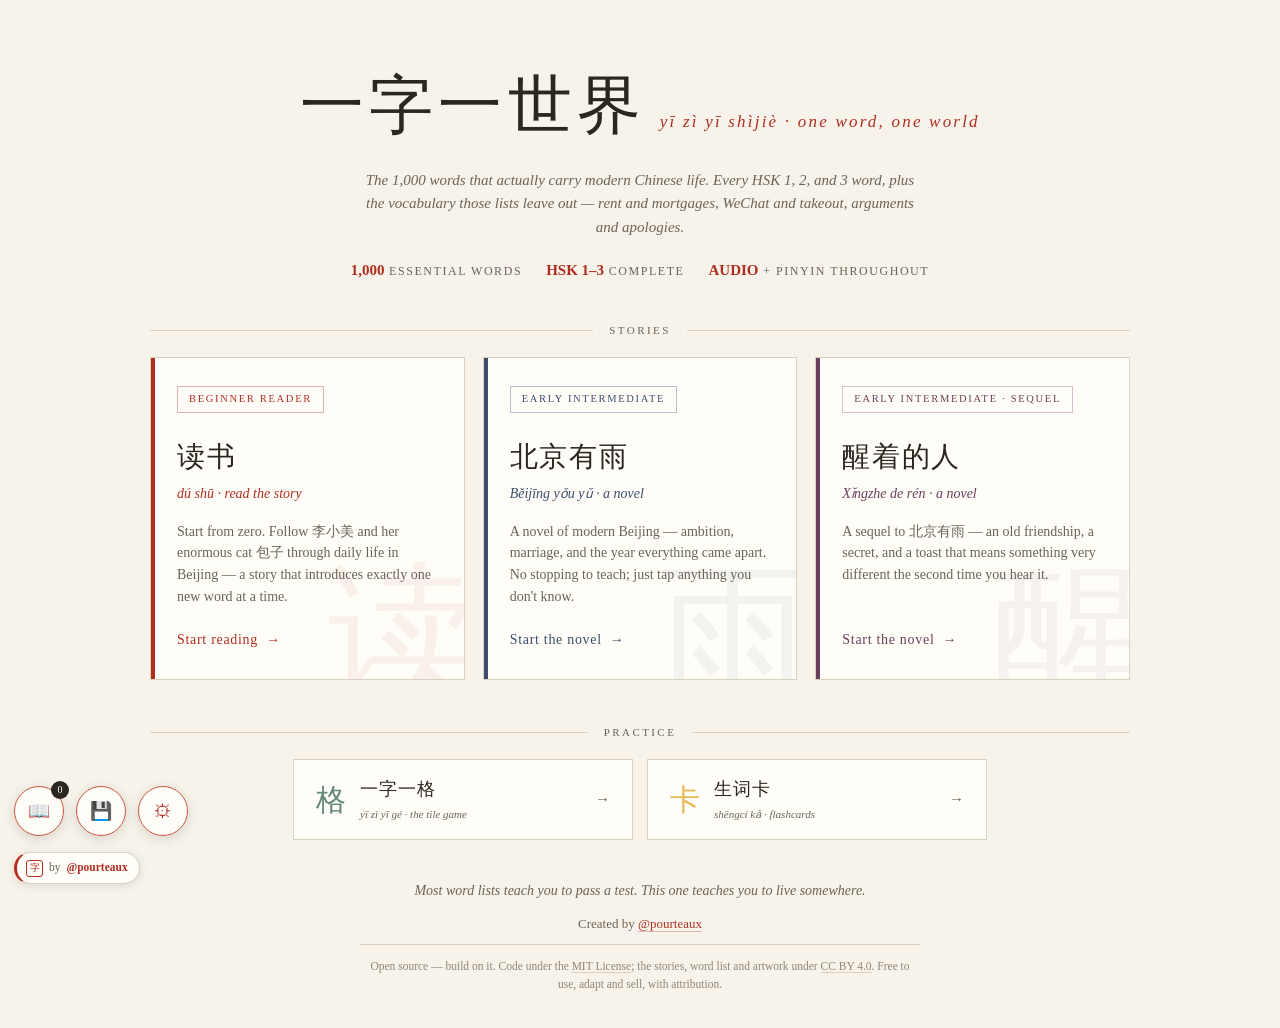
==== commit ee03443d: "Add second novel 醒着的人, restructure homepage around stories A sequel to 北京有雨 following Zhou Yuan and " ====
--- a/index.html
+++ b/index.html
@@ -16,7 +16,7 @@
 :root{
   color-scheme: only light;
   --paper:#f7f3ea; --paper-deep:#efe9db; --ink:#2b2620; --ink-soft:#6b6357;
-  --seal:#b02e20; --seal-soft:#c9553f; --jade:#3e6b5a; --jade-soft:#5d8a77; --indigo:#3d4d6b;
+  --seal:#b02e20; --seal-soft:#c9553f; --jade:#3e6b5a; --jade-soft:#5d8a77; --indigo:#3d4d6b; --plum:#6b3f5c;
   --line:#d9d0bf; --card:#fffdf8;
 }
 *{margin:0;padding:0;box-sizing:border-box}
@@ -36,11 +36,19 @@
 .stat-row{margin-top:20px;display:flex;justify-content:center;gap:24px;flex-wrap:wrap;font-size:12px;letter-spacing:.13em;text-transform:uppercase;color:var(--ink-soft)}
 .stat-row b{color:var(--seal);font-size:15px;letter-spacing:0}
 
-/* ---- choice cards ---- */
+/* ---- landing layout ---- */
 main{flex:1;display:flex;align-items:center;justify-content:center;padding:34px 22px 40px}
-.choices{
-  display:grid;grid-template-columns:repeat(2,1fr);gap:18px;
-  width:100%;max-width:900px;
+.landing{width:100%;max-width:980px;display:flex;flex-direction:column;align-items:center}
+
+.section-head{width:100%;display:flex;align-items:center;gap:16px;margin-bottom:18px}
+.section-head::before,.section-head::after{content:"";flex:1;height:1px;background:var(--line)}
+.section-head.secondary{margin-top:44px}
+.section-label{font-size:11px;letter-spacing:.22em;text-transform:uppercase;color:var(--ink-soft);white-space:nowrap}
+
+/* ---- choice cards (stories — primary) ---- */
+.choices.stories{
+  display:grid;grid-template-columns:repeat(3,1fr);gap:18px;
+  width:100%;
 }
 .choice{
   position:relative;display:flex;flex-direction:column;
@@ -54,51 +62,65 @@
   content:"";position:absolute;left:0;top:0;bottom:0;width:4px;transition:width .18s;
 }
 .choice.read::before{background:var(--seal)}
-.choice.play::before{background:var(--jade)}
 .choice.adult::before{background:var(--indigo)}
-.choice.cards::before{background:#e0a92b}
-.choice.cards:hover{border-color:#e0a92b}
-.choice.cards .glyph{color:#e0a92b}
-.choice.cards .badge{color:#b5851f;border-color:#e8d3a2}
-.choice.cards .h2-py{color:#b5851f}
-.choice.cards .go{color:#b5851f}
 .choice.adult:hover{border-color:#5d6f8f}
 .choice.adult .glyph{color:var(--indigo)}
 .choice.adult .badge{color:var(--indigo);border-color:#b6bfd0}
 .choice.adult .h2-py{color:var(--indigo)}
 .choice.adult .go{color:var(--indigo)}
+.choice.secret::before{background:var(--plum)}
+.choice.secret:hover{border-color:#a17194}
+.choice.secret .glyph{color:var(--plum)}
+.choice.secret .badge{color:var(--plum);border-color:#d9c0d0}
+.choice.secret .h2-py{color:var(--plum)}
+.choice.secret .go{color:var(--plum)}
 .choice:hover::before{width:7px}
 .choice.read:hover{border-color:var(--seal-soft)}
-.choice.play:hover{border-color:var(--jade-soft)}
 
 /* big faded hanzi watermark */
 .choice .glyph{
-  position:absolute;right:-14px;bottom:-30px;font-size:210px;line-height:1;
+  position:absolute;right:-14px;bottom:-30px;font-size:150px;line-height:1;
   pointer-events:none;user-select:none;opacity:.06;
 }
 .choice.read .glyph{color:var(--seal)}
-.choice.play .glyph{color:var(--jade)}
 
 .choice .badge{
   align-self:flex-start;font-size:10.5px;letter-spacing:.16em;text-transform:uppercase;
   padding:4px 11px;border:1px solid var(--line);color:var(--ink-soft);margin-bottom:22px;
 }
 .choice.read .badge{color:var(--seal);border-color:#dcb6ae}
-.choice.play .badge{color:var(--jade);border-color:#b7cabe}
-
-.choice h2{font-weight:400;font-size:34px;letter-spacing:.06em;position:relative}
-.choice .h2-py{font-style:italic;font-size:15px;margin-top:5px;position:relative}
+
+.choice h2{font-weight:400;font-size:28px;letter-spacing:.06em;position:relative}
+.choice .h2-py{font-style:italic;font-size:14px;margin-top:5px;position:relative}
 .choice.read .h2-py{color:var(--seal)}
-.choice.play .h2-py{color:var(--jade)}
-.choice p{margin-top:16px;font-size:14.5px;color:var(--ink-soft);position:relative;max-width:30ch}
+.choice p{margin-top:16px;font-size:14px;color:var(--ink-soft);position:relative}
 .choice .go{
   margin-top:auto;padding-top:22px;font-size:14px;letter-spacing:.05em;
   display:inline-flex;align-items:center;gap:8px;position:relative;
 }
 .choice.read .go{color:var(--seal)}
-.choice.play .go{color:var(--jade)}
 .choice .go .arrow{transition:transform .18s}
 .choice:hover .go .arrow{transform:translateX(5px)}
+
+/* ---- practice tools (secondary) ---- */
+.tools{display:flex;gap:14px;flex-wrap:wrap;justify-content:center;width:100%}
+.tool{
+  display:flex;align-items:center;gap:14px;flex:1 1 260px;max-width:340px;
+  padding:16px 22px;background:var(--card);border:1px solid var(--line);
+  text-decoration:none;color:inherit;
+  transition:transform .15s,box-shadow .15s,border-color .15s;
+}
+.tool:hover{transform:translateY(-2px);box-shadow:0 8px 22px rgba(43,38,32,.12)}
+.tool-glyph{font-size:30px;line-height:1;opacity:.8;flex-shrink:0}
+.tool.play .tool-glyph{color:var(--jade)}
+.tool.cards .tool-glyph{color:#e0a92b}
+.tool.play:hover{border-color:var(--jade-soft)}
+.tool.cards:hover{border-color:#e0a92b}
+.tool-body{display:flex;flex-direction:column;gap:2px;flex:1;min-width:0}
+.tool-body strong{font-weight:400;font-size:18px;letter-spacing:.05em}
+.tool-py{font-size:11px;font-style:italic;color:var(--ink-soft)}
+.tool-arrow{font-size:15px;color:var(--ink-soft);transition:transform .15s;flex-shrink:0}
+.tool:hover .tool-arrow{transform:translateX(4px)}
 
 footer{text-align:center;padding:0 22px 34px;color:var(--ink-soft);font-size:13px}
 footer .mission{font-style:italic;font-size:14px;color:var(--ink-soft);margin-bottom:12px;max-width:520px;margin-left:auto;margin-right:auto}
@@ -112,16 +134,18 @@
 footer a{color:var(--seal);text-decoration:none;border-bottom:1px solid #dcb6ae}
 footer a:hover{color:var(--seal-soft)}
 
-@media (max-width:820px){
-  .choices{grid-template-columns:1fr;max-width:460px}
+@media (max-width:900px){
+  .choices.stories{grid-template-columns:1fr;max-width:460px;margin:0 auto}
   .choice{min-height:0}
 }
 @media (max-width:620px){
   header{padding-top:40px}
-  .choices{grid-template-columns:1fr;gap:16px;max-width:420px}
+  .choices.stories{gap:16px;max-width:420px}
   .choice{min-height:0;padding:26px 24px}
   .choice .glyph{font-size:150px;bottom:-18px;right:-8px}
   .choice h2{font-size:29px}
+  .tools{flex-direction:column;align-items:stretch;max-width:420px;margin:0 auto}
+  .tool{max-width:none;flex:0 0 auto}
 }
 
 /* ---- credit ---- */
@@ -262,11 +286,11 @@
   #settings-btn{bottom:16px} #settingsPanel{bottom:74px}
 }
 </style>
-<meta name="description" content="The 1,000 words that carry modern Chinese life — every HSK 1, 2 and 3 word plus the vocabulary the textbooks leave out. Two graded stories, flashcards and a recognition game.">
+<meta name="description" content="The 1,000 words that carry modern Chinese life — every HSK 1, 2 and 3 word plus the vocabulary the textbooks leave out. Three graded stories, flashcards and a recognition game.">
 <meta property="og:type" content="website">
 <meta property="og:site_name" content="一字一世界">
 <meta property="og:title" content="一字一世界 · Learn the 1,000 Essential Words of Modern Chinese">
-<meta property="og:description" content="The 1,000 words that carry modern Chinese life — every HSK 1, 2 and 3 word plus the vocabulary the textbooks leave out. Two graded stories, flashcards and a recognition game.">
+<meta property="og:description" content="The 1,000 words that carry modern Chinese life — every HSK 1, 2 and 3 word plus the vocabulary the textbooks leave out. Three graded stories, flashcards and a recognition game.">
 <meta property="og:url" content="https://chinesereader.net/">
 <meta property="og:image" content="https://chinesereader.net/og-image-v2.png">
 <meta property="og:image:type" content="image/png">
@@ -275,7 +299,7 @@
 <meta property="og:image:alt" content="一字一世界 — the 1,000 words that carry modern Chinese life">
 <meta name="twitter:card" content="summary_large_image">
 <meta name="twitter:title" content="一字一世界 · Learn the 1,000 Essential Words of Modern Chinese">
-<meta name="twitter:description" content="The 1,000 words that carry modern Chinese life — every HSK 1, 2 and 3 word plus the vocabulary the textbooks leave out. Two graded stories, flashcards and a recognition game.">
+<meta name="twitter:description" content="The 1,000 words that carry modern Chinese life — every HSK 1, 2 and 3 word plus the vocabulary the textbooks leave out. Three graded stories, flashcards and a recognition game.">
 <meta name="twitter:image" content="https://chinesereader.net/og-image-v2.png">
 <meta name="twitter:image:alt" content="一字一世界 — the 1,000 words that carry modern Chinese life">
 <meta name="twitter:creator" content="@pourteaux">
@@ -297,42 +321,57 @@
 </header>
 
 <main>
-  <div class="choices">
-    <a class="choice read" href="read.html">
-      <span class="glyph hanzi">读</span>
-      <span class="badge">beginner reader</span>
-      <h2 class="hanzi">读书</h2>
-      <div class="h2-py">dú shū · read the story</div>
-      <p>Start from zero. Follow 李小美 and her enormous cat 包子 through daily life in Beijing — a story that introduces exactly one new word at a time.</p>
-      <span class="go">Start reading <span class="arrow">→</span></span>
-    </a>
-
-    <a class="choice play" href="game.html">
-      <span class="glyph hanzi">格</span>
-      <span class="badge">the game</span>
-      <h2 class="hanzi">一字一格</h2>
-      <div class="h2-py">yī zì yī gé · the tile game</div>
-      <p>A honeycomb of all 1,000 words. Pick a tile you recognize, reveal it, and be honest — clear a green path from the easy center toward the harder rim.</p>
-      <span class="go">Play the game <span class="arrow">→</span></span>
-    </a>
-
-    <a class="choice adult" href="intermediate.html">
-      <span class="glyph hanzi">雨</span>
-      <span class="badge">early intermediate</span>
-      <h2 class="hanzi">北京有雨</h2>
-      <div class="h2-py">Běijīng yǒu yǔ · a novel</div>
-      <p>A novel of modern Beijing — ambition, marriage, and the year everything came apart. No stopping to teach; just tap anything you don't know.</p>
-      <span class="go">Start the novel <span class="arrow">→</span></span>
-    </a>
-
-    <a class="choice cards" href="cards.html">
-      <span class="glyph hanzi">卡</span>
-      <span class="badge">flashcards</span>
-      <h2 class="hanzi">生词卡</h2>
-      <div class="h2-py">shēngcí kǎ · flashcards</div>
-      <p>Drill any slice of the list — one HSK level, the words you've read, or just your starred ones. Choose what goes on the front: characters, pinyin, or the spoken word alone.</p>
-      <span class="go">Study the cards <span class="arrow">→</span></span>
-    </a>
+  <div class="landing">
+    <div class="section-head"><span class="section-label">Stories</span></div>
+    <div class="choices stories">
+      <a class="choice read" href="read.html">
+        <span class="glyph hanzi">读</span>
+        <span class="badge">beginner reader</span>
+        <h2 class="hanzi">读书</h2>
+        <div class="h2-py">dú shū · read the story</div>
+        <p>Start from zero. Follow 李小美 and her enormous cat 包子 through daily life in Beijing — a story that introduces exactly one new word at a time.</p>
+        <span class="go">Start reading <span class="arrow">→</span></span>
+      </a>
+
+      <a class="choice adult" href="intermediate.html">
+        <span class="glyph hanzi">雨</span>
+        <span class="badge">early intermediate</span>
+        <h2 class="hanzi">北京有雨</h2>
+        <div class="h2-py">Běijīng yǒu yǔ · a novel</div>
+        <p>A novel of modern Beijing — ambition, marriage, and the year everything came apart. No stopping to teach; just tap anything you don't know.</p>
+        <span class="go">Start the novel <span class="arrow">→</span></span>
+      </a>
+
+      <a class="choice secret" href="awake.html">
+        <span class="glyph hanzi">醒</span>
+        <span class="badge">early intermediate · sequel</span>
+        <h2 class="hanzi">醒着的人</h2>
+        <div class="h2-py">Xǐngzhe de rén · a novel</div>
+        <p>A sequel to 北京有雨 — an old friendship, a secret, and a toast that means something very different the second time you hear it.</p>
+        <span class="go">Start the novel <span class="arrow">→</span></span>
+      </a>
+    </div>
+
+    <div class="section-head secondary"><span class="section-label">Practice</span></div>
+    <div class="tools">
+      <a class="tool play" href="game.html">
+        <span class="tool-glyph hanzi">格</span>
+        <span class="tool-body">
+          <strong class="hanzi">一字一格</strong>
+          <span class="tool-py">yī zì yī gé · the tile game</span>
+        </span>
+        <span class="tool-arrow">→</span>
+      </a>
+
+      <a class="tool cards" href="cards.html">
+        <span class="tool-glyph hanzi">卡</span>
+        <span class="tool-body">
+          <strong class="hanzi">生词卡</strong>
+          <span class="tool-py">shēngcí kǎ · flashcards</span>
+        </span>
+        <span class="tool-arrow">→</span>
+      </a>
+    </div>
   </div>
 </main>
 
@@ -424,6 +463,9 @@
   const MISSED_KEY='yzyg-missed-v1';
   const SEEN_KEY='yzyg-seen-v1';
 
+  /* one progress key per novel — add an entry here whenever a new story lands */
+  const NOVEL_KEYS={int:'yzyg-int-progress-v1', awake:'yzyg-awake-progress-v1'};
+
   /* legacy keys from before the stores were unified */
   const LEGACY_STARS=['manmandu-review-v1','yzyg-int-review-v1'];
   const LEGACY_SEEN=['yzyg-int-collected-v1'];
@@ -526,7 +568,9 @@
         seen:[...seen],
         progress:{
           reader: (()=>{ try{ return JSON.parse(localStorage.getItem('manmandu-progress-v1')||'null'); }catch(e){ return null; } })(),
-          novel:  (()=>{ try{ return JSON.parse(localStorage.getItem('yzyg-int-progress-v1')||'null'); }catch(e){ return null; } })()
+          novels: Object.fromEntries(Object.entries(NOVEL_KEYS).map(([id,key])=>{
+            try{ return [id, JSON.parse(localStorage.getItem(key)||'null')]; }catch(e){ return [id, null]; }
+          }).filter(([,v])=>v!==null))
         },
         best: parseInt(localStorage.getItem('yzyg-best')||'0',10)||0
       };
@@ -548,7 +592,12 @@
       writeSet(STAR_KEY,stars); writeSet(KNOWN_KEY,known); writeSet(MISSED_KEY,missed); writeSet(SEEN_KEY,seen);
       try{
         if(obj.progress&&obj.progress.reader) localStorage.setItem('manmandu-progress-v1',JSON.stringify(obj.progress.reader));
-        if(obj.progress&&obj.progress.novel)  localStorage.setItem('yzyg-int-progress-v1',JSON.stringify(obj.progress.novel));
+        if(obj.progress&&obj.progress.novel)   localStorage.setItem(NOVEL_KEYS.int,JSON.stringify(obj.progress.novel));   // legacy single-novel backups
+        if(obj.progress&&obj.progress.novels){
+          Object.entries(obj.progress.novels).forEach(([id,val])=>{
+            if(val && NOVEL_KEYS[id]) localStorage.setItem(NOVEL_KEYS[id],JSON.stringify(val));
+          });
+        }
         if(obj.best) localStorage.setItem('yzyg-best',String(Math.max(obj.best, parseInt(localStorage.getItem('yzyg-best')||'0',10)||0)));
       }catch(e){}
       notify();
@@ -563,7 +612,7 @@
     clearAll(){
       stars=new Set(); known=new Set(); missed=new Set(); seen=new Set();
       try{
-        [STAR_KEY,KNOWN_KEY,MISSED_KEY,SEEN_KEY,'manmandu-progress-v1','yzyg-int-progress-v1'].forEach(k=>localStorage.removeItem(k));
+        [STAR_KEY,KNOWN_KEY,MISSED_KEY,SEEN_KEY,'manmandu-progress-v1',...Object.values(NOVEL_KEYS)].forEach(k=>localStorage.removeItem(k));
       }catch(e){}
       notify();
     }
@@ -657,7 +706,7 @@
 </script>
 
 <script>
-const VOCAB={"你好":{"p":"nǐ hǎo","d":"hello (你 + 好)","l":"bonus"},"我":{"p":"wǒ","d":"I; me","l":"HSK 1"},"是":{"p":"shì","d":"to be (am / is / are)","l":"HSK 1"},"小美":{"p":"Xiǎoměi","d":"Xiaomei (given name — “little beautiful”)","l":"name"},"你":{"p":"nǐ","d":"you","l":"HSK 1"},"好":{"p":"hǎo","d":"good; well; fine","l":"HSK 1"},"吗":{"p":"ma","d":"question particle (makes a yes/no question)","l":"HSK 1"},"很":{"p":"hěn","d":"very","l":"HSK 1"},"呢":{"p":"ne","d":"and you? / what about…? (bounce-back particle)","l":"HSK 1"},"叫":{"p":"jiào","d":"to be called; to call","l":"HSK 1"},"什么":{"p":"shénme","d":"what","l":"HSK 1"},"名字":{"p":"míngzi","d":"name","l":"HSK 1"},"姓":{"p":"xìng","d":"surname; to be surnamed","l":"HSK 2"},"李":{"p":"Lǐ","d":"Li (a common surname)","l":"name"},"他":{"p":"tā","d":"he; him","l":"HSK 1"},"她":{"p":"tā","d":"she; her","l":"HSK 1"},"谁":{"p":"shéi","d":"who","l":"HSK 1"},"的":{"p":"de","d":"possessive particle (’s / of)","l":"HSK 1"},"朋友":{"p":"péngyou","d":"friend","l":"HSK 1"},"大卫":{"p":"Dàwèi","d":"David (a name)","l":"name"},"说":{"p":"shuō","d":"to say; to speak","l":"HSK 1"},"也":{"p":"yě","d":"also; too","l":"HSK 2"},"有":{"p":"yǒu","d":"to have; there is","l":"HSK 1"},"一":{"p":"yī","d":"one","l":"HSK 1"},"只":{"p":"zhī","d":"measure word for animals","l":"bonus"},"猫":{"p":"māo","d":"cat","l":"HSK 1"},"包子":{"p":"Bāozi","d":"Baozi (the cat — lit. “steamed bun”)","l":"name"},"它":{"p":"tā","d":"it (animals & things)","l":"HSK 2"},"不":{"p":"bù","d":"not; no","l":"HSK 1"},"大":{"p":"dà","d":"big","l":"HSK 1"},"小":{"p":"xiǎo","d":"small; little","l":"HSK 1"},"爱":{"p":"ài","d":"to love","l":"HSK 1"},"喜欢":{"p":"xǐhuan","d":"to like","l":"HSK 1"},"狗":{"p":"gǒu","d":"dog","l":"HSK 1"},"和":{"p":"hé","d":"and; with","l":"HSK 1"},"都":{"p":"dōu","d":"all; both","l":"HSK 1"},"睡觉":{"p":"shuìjiào","d":"to sleep","l":"HSK 1"},"了":{"p":"le","d":"particle: completed action / change of state","l":"HSK 1"},"认识":{"p":"rènshi","d":"to know (a person); to meet","l":"HSK 1"},"高兴":{"p":"gāoxìng","d":"happy; glad","l":"HSK 1"},"谢谢":{"p":"xièxie","d":"thank you","l":"HSK 1"},"不客气":{"p":"bú kèqi","d":"you’re welcome","l":"HSK 1"},"家":{"p":"jiā","d":"home; family","l":"HSK 1"},"里":{"p":"lǐ","d":"inside; in","l":"HSK 1"},"二":{"p":"èr","d":"two","l":"HSK 1"},"三":{"p":"sān","d":"three","l":"HSK 1"},"四":{"p":"sì","d":"four","l":"HSK 1"},"五":{"p":"wǔ","d":"five","l":"HSK 1"},"六":{"p":"liù","d":"six","l":"HSK 1"},"七":{"p":"qī","d":"seven","l":"HSK 1"},"八":{"p":"bā","d":"eight","l":"HSK 1"},"九":{"p":"jiǔ","d":"nine","l":"HSK 1"},"十":{"p":"shí","d":"ten","l":"HSK 1"},"零":{"p":"líng","d":"zero","l":"HSK 2"},"几":{"p":"jǐ","d":"how many (small numbers)","l":"HSK 1"},"个":{"p":"gè","d":"general measure word","l":"HSK 1"},"人":{"p":"rén","d":"person; people","l":"HSK 1"},"妈妈":{"p":"māma","d":"mom; mother","l":"HSK 1"},"爸爸":{"p":"bàba","d":"dad; father","l":"HSK 1"},"哥哥":{"p":"gēge","d":"older brother","l":"HSK 2"},"妹妹":{"p":"mèimei","d":"younger sister","l":"HSK 2"},"两":{"p":"liǎng","d":"two (of something) — used with measure words","l":"HSK 2"},"孩子":{"p":"háizi","d":"child","l":"HSK 2"},"儿子":{"p":"érzi","d":"son","l":"HSK 1"},"女儿":{"p":"nǚ'ér","d":"daughter","l":"HSK 1"},"岁":{"p":"suì","d":"years old","l":"HSK 1"},"妻子":{"p":"qīzi","d":"wife","l":"HSK 2"},"丈夫":{"p":"zhàngfu","d":"husband","l":"HSK 2"},"姐姐":{"p":"jiějie","d":"older sister","l":"HSK 2"},"弟弟":{"p":"dìdi","d":"younger brother","l":"HSK 2"},"大家":{"p":"dàjiā","d":"everyone","l":"HSK 2"},"我们":{"p":"wǒmen","d":"we; us","l":"HSK 1"},"住":{"p":"zhù","d":"to live (somewhere)","l":"HSK 1"},"在":{"p":"zài","d":"at; in; to be located at","l":"HSK 1"},"北京":{"p":"Běijīng","d":"Beijing","l":"HSK 1"},"中国":{"p":"Zhōngguó","d":"China","l":"HSK 1"},"这":{"p":"zhè","d":"this","l":"HSK 1"},"那":{"p":"nà","d":"that","l":"HSK 1"},"哪":{"p":"nǎ","d":"which","l":"HSK 1"},"哪儿":{"p":"nǎr","d":"where","l":"HSK 1"},"房间":{"p":"fángjiān","d":"room","l":"HSK 2"},"桌子":{"p":"zhuōzi","d":"table; desk","l":"HSK 1"},"椅子":{"p":"yǐzi","d":"chair","l":"HSK 1"},"杯子":{"p":"bēizi","d":"cup; glass","l":"HSK 1"},"水":{"p":"shuǐ","d":"water","l":"HSK 1"},"上":{"p":"shàng","d":"on; on top; up","l":"HSK 1"},"下":{"p":"xià","d":"under; below; down; next","l":"HSK 1"},"门":{"p":"mén","d":"door","l":"HSK 2"},"开":{"p":"kāi","d":"to open; to turn on; to drive","l":"HSK 1"},"现在":{"p":"xiànzài","d":"now","l":"HSK 1"},"点":{"p":"diǎn","d":"o’clock; a little; to order (food)","l":"HSK 1"},"起床":{"p":"qǐchuáng","d":"to get up (out of bed)","l":"HSK 2"},"早上":{"p":"zǎoshang","d":"(early) morning","l":"HSK 2"},"上午":{"p":"shàngwǔ","d":"morning (before noon)","l":"HSK 1"},"中午":{"p":"zhōngwǔ","d":"noon","l":"HSK 1"},"下午":{"p":"xiàwǔ","d":"afternoon","l":"HSK 1"},"晚上":{"p":"wǎnshang","d":"evening; night","l":"HSK 2"},"今天":{"p":"jīntiān","d":"today","l":"HSK 1"},"昨天":{"p":"zuótiān","d":"yesterday","l":"HSK 1"},"明天":{"p":"míngtiān","d":"tomorrow","l":"HSK 1"},"年":{"p":"nián","d":"year","l":"HSK 1"},"月":{"p":"yuè","d":"month; moon","l":"HSK 1"},"日":{"p":"rì","d":"day (of the month, formal); sun","l":"HSK 2"},"号":{"p":"hào","d":"day of the month; number","l":"HSK 1"},"星期":{"p":"xīngqī","d":"week (星期一 = Monday…)","l":"HSK 1"},"去年":{"p":"qùnián","d":"last year","l":"HSK 2"},"时候":{"p":"shíhou","d":"time; moment (什么时候 = when)","l":"HSK 1"},"时间":{"p":"shíjiān","d":"time (as a resource)","l":"HSK 2"},"分钟":{"p":"fēnzhōng","d":"minute","l":"HSK 1"},"小时":{"p":"xiǎoshí","d":"hour","l":"HSK 2"},"每":{"p":"měi","d":"every; each","l":"HSK 2"},"去":{"p":"qù","d":"to go","l":"HSK 1"},"来":{"p":"lái","d":"to come","l":"HSK 1"},"回":{"p":"huí","d":"to return","l":"HSK 1"},"工作":{"p":"gōngzuò","d":"to work; job","l":"HSK 1"},"上班":{"p":"shàngbān","d":"to go to work","l":"HSK 2"},"公司":{"p":"gōngsī","d":"company","l":"HSK 2"},"电脑":{"p":"diànnǎo","d":"computer","l":"HSK 1"},"手机":{"p":"shǒujī","d":"mobile phone","l":"HSK 2"},"忙":{"p":"máng","d":"busy","l":"HSK 2"},"累":{"p":"lèi","d":"tired","l":"HSK 2"},"做":{"p":"zuò","d":"to do; to make","l":"HSK 1"},"事情":{"p":"shìqing","d":"matter; thing (to do)","l":"HSK 2"},"多":{"p":"duō","d":"many; much","l":"HSK 1"},"少":{"p":"shǎo","d":"few; little","l":"HSK 1"},"吃":{"p":"chī","d":"to eat","l":"HSK 1"},"喝":{"p":"hē","d":"to drink","l":"HSK 1"},"茶":{"p":"chá","d":"tea","l":"HSK 1"},"咖啡":{"p":"kāfēi","d":"coffee","l":"HSK 2"},"牛奶":{"p":"niúnǎi","d":"milk","l":"HSK 2"},"米饭":{"p":"mǐfàn","d":"(cooked) rice","l":"HSK 1"},"菜":{"p":"cài","d":"dish (of food); vegetable","l":"HSK 1"},"鸡蛋":{"p":"jīdàn","d":"(chicken) egg","l":"HSK 2"},"面条":{"p":"miàntiáo","d":"noodles","l":"HSK 2"},"鱼":{"p":"yú","d":"fish","l":"HSK 2"},"羊肉":{"p":"yángròu","d":"lamb; mutton","l":"HSK 2"},"水果":{"p":"shuǐguǒ","d":"fruit","l":"HSK 1"},"苹果":{"p":"píngguǒ","d":"apple","l":"HSK 1"},"西瓜":{"p":"xīguā","d":"watermelon","l":"HSK 2"},"好吃":{"p":"hǎochī","d":"tasty; delicious","l":"HSK 2"},"想":{"p":"xiǎng","d":"to want to; to think; to miss","l":"HSK 1"},"要":{"p":"yào","d":"to want; will; to need","l":"HSK 2"},"饭店":{"p":"fàndiàn","d":"restaurant; hotel","l":"HSK 1"},"服务员":{"p":"fúwùyuán","d":"waiter; waitress","l":"HSK 2"},"请":{"p":"qǐng","d":"please; to invite; to treat","l":"HSK 1"},"给":{"p":"gěi","d":"to give; for; to","l":"HSK 2"},"还":{"p":"hái","d":"still; also; in addition","l":"HSK 2"},"再":{"p":"zài","d":"again; more; then","l":"HSK 2"},"对不起":{"p":"duìbuqǐ","d":"sorry","l":"HSK 1"},"没有":{"p":"méiyǒu","d":"to not have; did not (negates 有 and past actions)","l":"HSK 1"},"没关系":{"p":"méi guānxi","d":"it doesn’t matter; no problem","l":"HSK 1"},"吧":{"p":"ba","d":"particle: suggestion (…let’s / …okay?)","l":"HSK 2"},"学习":{"p":"xuéxí","d":"to study; to learn","l":"HSK 1"},"汉语":{"p":"Hànyǔ","d":"Chinese (language)","l":"HSK 1"},"学生":{"p":"xuésheng","d":"student","l":"HSK 1"},"学校":{"p":"xuéxiào","d":"school","l":"HSK 1"},"老师":{"p":"lǎoshī","d":"teacher","l":"HSK 1"},"同学":{"p":"tóngxué","d":"classmate","l":"HSK 1"},"课":{"p":"kè","d":"class; lesson","l":"HSK 2"},"教室":{"p":"jiàoshì","d":"classroom","l":"HSK 2"},"读":{"p":"dú","d":"to read (aloud); to study","l":"HSK 1"},"书":{"p":"shū","d":"book","l":"HSK 1"},"本":{"p":"běn","d":"measure word for books","l":"HSK 1"},"写":{"p":"xiě","d":"to write","l":"HSK 1"},"字":{"p":"zì","d":"(written) character; word","l":"HSK 1"},"铅笔":{"p":"qiānbǐ","d":"pencil","l":"HSK 2"},"听":{"p":"tīng","d":"to listen","l":"HSK 1"},"会":{"p":"huì","d":"can (learned skill); will","l":"HSK 1"},"能":{"p":"néng","d":"can; to be able to","l":"HSK 1"},"可以":{"p":"kěyǐ","d":"can; may (permission)","l":"HSK 2"},"懂":{"p":"dǒng","d":"to understand","l":"HSK 2"},"问":{"p":"wèn","d":"to ask","l":"HSK 2"},"问题":{"p":"wèntí","d":"question; problem","l":"HSK 2"},"知道":{"p":"zhīdào","d":"to know (a fact)","l":"HSK 2"},"觉得":{"p":"juéde","d":"to feel; to think (opinion)","l":"HSK 2"},"意思":{"p":"yìsi","d":"meaning","l":"HSK 2"},"介绍":{"p":"jièshào","d":"to introduce","l":"HSK 2"},"帮助":{"p":"bāngzhù","d":"to help","l":"HSK 2"},"说话":{"p":"shuōhuà","d":"to speak; to talk","l":"HSK 2"},"一下":{"p":"yīxià","d":"(verb +) a bit; briefly","l":"HSK 2"},"真":{"p":"zhēn","d":"really; truly","l":"HSK 2"},"太":{"p":"tài","d":"too (excessively) — 太…了!","l":"HSK 1"},"非常":{"p":"fēicháng","d":"extremely; very","l":"HSK 2"},"一点儿":{"p":"yīdiǎnr","d":"a little (bit)","l":"HSK 1"},"慢":{"p":"màn","d":"slow","l":"HSK 2"},"快":{"p":"kuài","d":"fast; quick; soon","l":"HSK 2"},"考试":{"p":"kǎoshì","d":"exam; to take an exam","l":"HSK 2"},"题":{"p":"tí","d":"(exam) question; problem","l":"HSK 2"},"对":{"p":"duì","d":"correct; right; also: towards (对我说 = say to me)","l":"HSK 2"},"错":{"p":"cuò","d":"wrong; mistake","l":"HSK 2"},"第一":{"p":"dì-yī","d":"first; number one","l":"HSK 2"},"次":{"p":"cì","d":"time (occurrence); 第一次 = first time","l":"HSK 2"},"开始":{"p":"kāishǐ","d":"to begin; to start","l":"HSK 2"},"准备":{"p":"zhǔnbèi","d":"to prepare; to plan to","l":"HSK 2"},"得":{"p":"de","d":"particle: verb + 得 + how well (说得好 = speaks well)","l":"HSK 2"},"就":{"p":"jiù","d":"then; right away; only; exactly","l":"HSK 2"},"已经":{"p":"yǐjīng","d":"already","l":"HSK 2"},"别":{"p":"bié","d":"don’t (do something)","l":"HSK 2"},"让":{"p":"ràng","d":"to let; to make (someone do something)","l":"HSK 2"},"告诉":{"p":"gàosu","d":"to tell; to inform","l":"HSK 2"},"最":{"p":"zuì","d":"most; -est","l":"HSK 2"},"东西":{"p":"dōngxi","d":"thing; stuff","l":"HSK 1"},"买":{"p":"mǎi","d":"to buy","l":"HSK 1"},"商店":{"p":"shāngdiàn","d":"shop; store","l":"HSK 1"},"钱":{"p":"qián","d":"money","l":"HSK 1"},"块":{"p":"kuài","d":"yuan (colloquial unit of money)","l":"HSK 1"},"百":{"p":"bǎi","d":"hundred","l":"HSK 2"},"千":{"p":"qiān","d":"thousand","l":"HSK 2"},"多少":{"p":"duōshao","d":"how much; how many","l":"HSK 1"},"贵":{"p":"guì","d":"expensive","l":"HSK 2"},"便宜":{"p":"piányi","d":"cheap","l":"HSK 2"},"卖":{"p":"mài","d":"to sell","l":"HSK 2"},"衣服":{"p":"yīfu","d":"clothes","l":"HSK 1"},"穿":{"p":"chuān","d":"to wear; to put on","l":"HSK 2"},"件":{"p":"jiàn","d":"measure word for clothes & matters","l":"HSK 2"},"新":{"p":"xīn","d":"new","l":"HSK 2"},"颜色":{"p":"yánsè","d":"color","l":"HSK 2"},"红":{"p":"hóng","d":"red","l":"HSK 2"},"白":{"p":"bái","d":"white","l":"HSK 2"},"黑":{"p":"hēi","d":"black","l":"HSK 2"},"漂亮":{"p":"piàoliang","d":"pretty; beautiful","l":"HSK 1"},"些":{"p":"xiē","d":"some; several (这些 = these)","l":"HSK 1"},"找":{"p":"zhǎo","d":"to look for; to give change","l":"HSK 2"},"手表":{"p":"shǒubiǎo","d":"wristwatch","l":"HSK 2"},"报纸":{"p":"bàozhǐ","d":"newspaper","l":"HSK 2"},"洗":{"p":"xǐ","d":"to wash","l":"HSK 2"},"走":{"p":"zǒu","d":"to walk; to go; to leave","l":"HSK 2"},"路":{"p":"lù","d":"road; way","l":"HSK 2"},"远":{"p":"yuǎn","d":"far","l":"HSK 2"},"近":{"p":"jìn","d":"near; close","l":"HSK 2"},"到":{"p":"dào","d":"to arrive; to (a place)","l":"HSK 2"},"从":{"p":"cóng","d":"from","l":"HSK 2"},"离":{"p":"lí","d":"(distance) from; away from","l":"HSK 2"},"往":{"p":"wǎng","d":"towards; to go toward","l":"HSK 2"},"出":{"p":"chū","d":"to go out; to come out","l":"HSK 2"},"进":{"p":"jìn","d":"to enter; to come in","l":"HSK 2"},"外":{"p":"wài","d":"outside","l":"HSK 2"},"前面":{"p":"qiánmiàn","d":"front; ahead","l":"HSK 1"},"后面":{"p":"hòumiàn","d":"back; behind","l":"HSK 1"},"旁边":{"p":"pángbiān","d":"beside; next to","l":"HSK 2"},"左边":{"p":"zuǒbian","d":"left side","l":"HSK 2"},"右边":{"p":"yòubian","d":"right side","l":"HSK 2"},"坐":{"p":"zuò","d":"to sit; to take (a bus, plane…)","l":"HSK 1"},"出租车":{"p":"chūzūchē","d":"taxi","l":"HSK 1"},"公共汽车":{"p":"gōnggòng qìchē","d":"(public) bus","l":"HSK 2"},"火车站":{"p":"huǒchēzhàn","d":"train station","l":"HSK 2"},"等":{"p":"děng","d":"to wait (for)","l":"HSK 2"},"看见":{"p":"kànjiàn","d":"to see; to catch sight of","l":"HSK 1"},"看":{"p":"kàn","d":"to look at; to watch; to read","l":"HSK 1"},"长":{"p":"cháng","d":"long","l":"HSK 2"},"高":{"p":"gāo","d":"tall; high","l":"HSK 2"},"男":{"p":"nán","d":"male","l":"HSK 2"},"女":{"p":"nǚ","d":"female","l":"HSK 2"},"您":{"p":"nín","d":"you (polite)","l":"HSK 2"},"先生":{"p":"xiānsheng","d":"Mr.; sir; husband","l":"HSK 1"},"小姐":{"p":"xiǎojiě","d":"Miss; young lady","l":"HSK 1"},"天气":{"p":"tiānqì","d":"weather","l":"HSK 1"},"怎么样":{"p":"zěnmeyàng","d":"how is it? how about…?","l":"HSK 1"},"怎么":{"p":"zěnme","d":"how; why","l":"HSK 1"},"冷":{"p":"lěng","d":"cold","l":"HSK 1"},"热":{"p":"rè","d":"hot","l":"HSK 1"},"下雨":{"p":"xiàyǔ","d":"to rain","l":"HSK 1"},"雪":{"p":"xuě","d":"snow","l":"HSK 2"},"晴":{"p":"qíng","d":"sunny; clear","l":"HSK 2"},"阴":{"p":"yīn","d":"overcast; cloudy","l":"HSK 2"},"比":{"p":"bǐ","d":"than; to compare (A 比 B + adj.)","l":"HSK 2"},"身体":{"p":"shēntǐ","d":"body; health","l":"HSK 2"},"生病":{"p":"shēngbìng","d":"to get sick","l":"HSK 2"},"医院":{"p":"yīyuàn","d":"hospital","l":"HSK 1"},"医生":{"p":"yīshēng","d":"doctor","l":"HSK 1"},"药":{"p":"yào","d":"medicine","l":"HSK 2"},"眼睛":{"p":"yǎnjing","d":"eye(s)","l":"HSK 2"},"休息":{"p":"xiūxi","d":"to rest","l":"HSK 2"},"玩":{"p":"wán","d":"to play; to have fun","l":"HSK 2"},"电视":{"p":"diànshì","d":"television","l":"HSK 1"},"电影":{"p":"diànyǐng","d":"movie","l":"HSK 1"},"唱歌":{"p":"chànggē","d":"to sing (songs)","l":"HSK 2"},"跳舞":{"p":"tiàowǔ","d":"to dance","l":"HSK 2"},"游泳":{"p":"yóuyǒng","d":"to swim","l":"HSK 2"},"跑步":{"p":"pǎobù","d":"to run; to jog","l":"HSK 2"},"运动":{"p":"yùndòng","d":"sports; exercise","l":"HSK 2"},"打篮球":{"p":"dǎ lánqiú","d":"to play basketball","l":"HSK 2"},"踢足球":{"p":"tī zúqiú","d":"to play soccer","l":"HSK 2"},"快乐":{"p":"kuàilè","d":"happy (生日快乐 = happy birthday)","l":"HSK 2"},"笑":{"p":"xiào","d":"to laugh; to smile","l":"HSK 2"},"一起":{"p":"yīqǐ","d":"together","l":"HSK 2"},"打电话":{"p":"dǎ diànhuà","d":"to make a phone call","l":"HSK 1"},"喂":{"p":"wèi","d":"hello? (on the phone)","l":"HSK 1"},"为什么":{"p":"wèishénme","d":"why","l":"HSK 2"},"因为":{"p":"yīnwèi","d":"because (因为…所以…)","l":"HSK 2"},"所以":{"p":"suǒyǐ","d":"so; therefore (因为…所以…)","l":"HSK 2"},"虽然":{"p":"suīrán","d":"although (虽然…但是…)","l":"HSK 2"},"但是":{"p":"dànshì","d":"but; however (虽然…但是…)","l":"HSK 2"},"可能":{"p":"kěnéng","d":"maybe; possibly","l":"HSK 2"},"正在":{"p":"zhèngzài","d":"in the middle of (doing)","l":"HSK 2"},"着":{"p":"zhe","d":"particle: ongoing state (-ing)","l":"HSK 2"},"过":{"p":"guo","d":"particle: have done before (experience)","l":"HSK 2"},"生日":{"p":"shēngrì","d":"birthday","l":"HSK 2"},"送":{"p":"sòng","d":"to give (a gift); to see someone off","l":"HSK 2"},"希望":{"p":"xīwàng","d":"to hope; hope","l":"HSK 2"},"旅游":{"p":"lǚyóu","d":"to travel; tourism","l":"HSK 2"},"飞机":{"p":"fēijī","d":"airplane","l":"HSK 1"},"机场":{"p":"jīchǎng","d":"airport","l":"HSK 2"},"票":{"p":"piào","d":"ticket","l":"HSK 2"},"宾馆":{"p":"bīnguǎn","d":"hotel; guesthouse","l":"HSK 2"},"完":{"p":"wán","d":"to finish; (verb +) done","l":"HSK 2"},"再见":{"p":"zàijiàn","d":"goodbye","l":"HSK 1"},"喵":{"p":"miāo","d":"meow","l":"bonus"},"用":{"p":"yòng","d":"to use","l":"HSK 3"},"网":{"p":"wǎng","d":"the internet; net (网上 = online)","l":"essential"},"上网":{"p":"shàngwǎng","d":"to go online","l":"HSK 3"},"发":{"p":"fā","d":"to send (a message)","l":"HSK 3"},"信息":{"p":"xìnxī","d":"message; information","l":"essential"},"照片":{"p":"zhàopiàn","d":"photo","l":"HSK 3"},"视频":{"p":"shìpín","d":"video","l":"essential"},"音乐":{"p":"yīnyuè","d":"music","l":"HSK 3"},"聊天":{"p":"liáotiān","d":"to chat","l":"HSK 3"},"微信":{"p":"Wēixìn","d":"WeChat (the app everyone in China uses)","l":"name"},"扫码":{"p":"sǎomǎ","d":"to scan a QR code","l":"essential"},"密码":{"p":"mìmǎ","d":"password","l":"essential"},"号码":{"p":"hàomǎ","d":"number (phone number etc.)","l":"essential"},"声音":{"p":"shēngyīn","d":"sound; voice","l":"HSK 3"},"需要":{"p":"xūyào","d":"to need","l":"HSK 3"},"应该":{"p":"yīnggāi","d":"should; ought to","l":"HSK 3"},"车":{"p":"chē","d":"vehicle; car","l":"essential"},"地铁":{"p":"dìtiě","d":"subway; metro","l":"HSK 3"},"站":{"p":"zhàn","d":"station; stop","l":"HSK 3"},"打车":{"p":"dǎchē","d":"to hail a ride; take a taxi","l":"essential"},"骑":{"p":"qí","d":"to ride (a bike)","l":"HSK 3"},"自行车":{"p":"zìxíngchē","d":"bicycle","l":"HSK 3"},"城市":{"p":"chéngshì","d":"city","l":"HSK 3"},"地方":{"p":"dìfang","d":"place","l":"HSK 3"},"附近":{"p":"fùjìn","d":"nearby; vicinity","l":"HSK 3"},"地图":{"p":"dìtú","d":"map","l":"HSK 3"},"街":{"p":"jiē","d":"street","l":"essential"},"楼":{"p":"lóu","d":"building; floor (三楼 = 3rd floor)","l":"HSK 3"},"电梯":{"p":"diàntī","d":"elevator","l":"HSK 3"},"超市":{"p":"chāoshì","d":"supermarket","l":"HSK 3"},"银行":{"p":"yínháng","d":"bank","l":"HSK 3"},"卡":{"p":"kǎ","d":"card (bank card etc.)","l":"essential"},"付钱":{"p":"fùqián","d":"to pay","l":"essential"},"饭":{"p":"fàn","d":"meal; food; cooked rice (吃饭 = to eat)","l":"essential"},"饿":{"p":"è","d":"hungry","l":"HSK 3"},"渴":{"p":"kě","d":"thirsty","l":"HSK 3"},"菜单":{"p":"càidān","d":"menu","l":"HSK 3"},"辣":{"p":"là","d":"spicy","l":"essential"},"甜":{"p":"tián","d":"sweet","l":"HSK 3"},"汤":{"p":"tāng","d":"soup","l":"essential"},"肉":{"p":"ròu","d":"meat","l":"essential"},"面包":{"p":"miànbāo","d":"bread","l":"HSK 3"},"蛋糕":{"p":"dàngāo","d":"cake","l":"HSK 3"},"筷子":{"p":"kuàizi","d":"chopsticks","l":"HSK 3"},"碗":{"p":"wǎn","d":"bowl","l":"HSK 3"},"味道":{"p":"wèidào","d":"taste; flavor","l":"essential"},"饱":{"p":"bǎo","d":"full (after eating)","l":"HSK 3"},"啤酒":{"p":"píjiǔ","d":"beer","l":"HSK 3"},"干杯":{"p":"gānbēi","d":"cheers! (lit. dry the cup)","l":"essential"},"外卖":{"p":"wàimài","d":"food delivery; takeout","l":"essential"},"快递":{"p":"kuàidì","d":"package delivery; courier","l":"essential"},"关":{"p":"guān","d":"to close; to turn off","l":"HSK 3"},"灯":{"p":"dēng","d":"lamp; light","l":"HSK 3"},"空调":{"p":"kōngtiáo","d":"air conditioner","l":"HSK 3"},"洗澡":{"p":"xǐzǎo","d":"to shower; to bathe","l":"HSK 3"},"洗手间":{"p":"xǐshǒujiān","d":"restroom; bathroom","l":"HSK 3"},"房子":{"p":"fángzi","d":"house; apartment","l":"essential"},"厨房":{"p":"chúfáng","d":"kitchen","l":"essential"},"舒服":{"p":"shūfu","d":"comfortable","l":"HSK 3"},"干净":{"p":"gānjìng","d":"clean","l":"HSK 3"},"半":{"p":"bàn","d":"half (三点半 = 3:30)","l":"HSK 3"},"早":{"p":"zǎo","d":"early; morning! (as a greeting)","l":"essential"},"先":{"p":"xiān","d":"first; before","l":"HSK 3"},"然后":{"p":"ránhòu","d":"then; after that","l":"HSK 3"},"马上":{"p":"mǎshàng","d":"right away; immediately","l":"HSK 3"},"一直":{"p":"yīzhí","d":"all along; continuously","l":"HSK 3"},"有点儿":{"p":"yǒudiǎnr","d":"a little; somewhat (before adjectives)","l":"essential"},"明白":{"p":"míngbai","d":"to understand; clear","l":"HSK 3"},"忘":{"p":"wàng","d":"to forget","l":"essential"},"记得":{"p":"jìde","d":"to remember","l":"HSK 3"},"英语":{"p":"Yīngyǔ","d":"English (language)","l":"essential"},"翻译":{"p":"fānyì","d":"to translate; translator","l":"essential"},"词":{"p":"cí","d":"word","l":"essential"},"句子":{"p":"jùzi","d":"sentence","l":"HSK 3"},"练习":{"p":"liànxí","d":"to practice; exercise","l":"HSK 3"},"还是":{"p":"háishi","d":"or (in questions); still","l":"HSK 3"},"或者":{"p":"huòzhě","d":"or (in statements)","l":"HSK 3"},"如果":{"p":"rúguǒ","d":"if","l":"HSK 3"},"可是":{"p":"kěshì","d":"but; however","l":"essential"},"其实":{"p":"qíshí","d":"actually; in fact","l":"HSK 3"},"当然":{"p":"dāngrán","d":"of course","l":"HSK 3"},"一定":{"p":"yīdìng","d":"definitely; certainly","l":"HSK 3"},"好像":{"p":"hǎoxiàng","d":"to seem; as if","l":"essential"},"听说":{"p":"tīngshuō","d":"to have heard (that…)","l":"essential"},"最近":{"p":"zuìjìn","d":"recently; lately","l":"HSK 3"},"以前":{"p":"yǐqián","d":"before; in the past","l":"HSK 3"},"以后":{"p":"yǐhòu","d":"after; from now on","l":"essential"},"打算":{"p":"dǎsuàn","d":"to plan to","l":"HSK 3"},"决定":{"p":"juédìng","d":"to decide","l":"HSK 3"},"火车":{"p":"huǒchē","d":"train","l":"essential"},"行李":{"p":"xíngli","d":"luggage","l":"essential"},"春节":{"p":"Chūnjié","d":"Spring Festival; Chinese New Year","l":"essential"},"礼物":{"p":"lǐwù","d":"gift; present","l":"HSK 3"},"红包":{"p":"hóngbāo","d":"red envelope (with money inside!)","l":"essential"},"欢迎":{"p":"huānyíng","d":"welcome","l":"HSK 3"},"开心":{"p":"kāixīn","d":"happy; delighted","l":"essential"},"担心":{"p":"dānxīn","d":"to worry","l":"HSK 3"},"放心":{"p":"fàngxīn","d":"to relax; rest assured","l":"HSK 3"},"加油":{"p":"jiāyóu","d":"come on! you can do it! (lit. add oil)","l":"essential"},"厉害":{"p":"lìhai","d":"awesome; impressive","l":"essential"},"老板":{"p":"lǎobǎn","d":"boss; shop owner","l":"essential"},"同事":{"p":"tóngshì","d":"colleague; coworker","l":"HSK 3"},"会议":{"p":"huìyì","d":"meeting","l":"HSK 3"},"开会":{"p":"kāihuì","d":"to have a meeting","l":"essential"},"邮件":{"p":"yóujiàn","d":"email","l":"essential"},"加班":{"p":"jiābān","d":"to work overtime","l":"essential"},"请假":{"p":"qǐngjià","d":"to ask for leave (from work)","l":"HSK 3"},"办公室":{"p":"bàngōngshì","d":"office","l":"HSK 3"},"项目":{"p":"xiàngmù","d":"project","l":"essential"},"报告":{"p":"bàogào","d":"report","l":"essential"},"完成":{"p":"wánchéng","d":"to complete; to finish","l":"HSK 3"},"迟到":{"p":"chídào","d":"to be late","l":"HSK 3"},"下班":{"p":"xiàbān","d":"to get off work","l":"essential"},"房东":{"p":"fángdōng","d":"landlord","l":"essential"},"房租":{"p":"fángzū","d":"rent","l":"essential"},"押金":{"p":"yājīn","d":"(security) deposit","l":"essential"},"合同":{"p":"hétong","d":"contract","l":"essential"},"签":{"p":"qiān","d":"to sign","l":"essential"},"搬家":{"p":"bānjiā","d":"to move (house)","l":"essential"},"小区":{"p":"xiǎoqū","d":"residential complex; neighborhood","l":"essential"},"层":{"p":"céng","d":"floor; story (of a building)","l":"HSK 3"},"水电费":{"p":"shuǐdiànfèi","d":"utility bill (water & electricity)","l":"essential"},"邻居":{"p":"línjū","d":"neighbor","l":"HSK 3"},"安静":{"p":"ānjìng","d":"quiet","l":"HSK 3"},"阳台":{"p":"yángtái","d":"balcony","l":"essential"},"换":{"p":"huàn","d":"to change; to exchange; to swap","l":"HSK 3"},"淘宝":{"p":"Táobǎo","d":"Taobao (China's biggest shopping app)","l":"essential"},"支付宝":{"p":"Zhīfùbǎo","d":"Alipay (payment app)","l":"essential"},"下单":{"p":"xiàdān","d":"to place an order","l":"essential"},"订单":{"p":"dìngdān","d":"an order (that you placed)","l":"essential"},"打折":{"p":"dǎzhé","d":"to give a discount; on sale","l":"essential"},"优惠":{"p":"yōuhuì","d":"discount; special offer","l":"essential"},"免费":{"p":"miǎnfèi","d":"free (of charge)","l":"essential"},"收到":{"p":"shōudào","d":"to receive","l":"essential"},"快递员":{"p":"kuàidìyuán","d":"delivery person","l":"essential"},"质量":{"p":"zhìliàng","d":"quality","l":"essential"},"评价":{"p":"píngjià","d":"review; rating; to review","l":"essential"},"退货":{"p":"tuìhuò","d":"to return an item (for refund)","l":"essential"},"朋友圈":{"p":"péngyǒuquān","d":"WeChat Moments (social feed)","l":"essential"},"点赞":{"p":"diǎnzàn","d":"to like (a post)","l":"essential"},"可爱":{"p":"kě'ài","d":"cute; adorable","l":"HSK 3"},"帅":{"p":"shuài","d":"handsome; cool","l":"essential"},"关注":{"p":"guānzhù","d":"to follow (an account); to pay attention to","l":"essential"},"粉丝":{"p":"fěnsī","d":"fan; follower (lit. 'vermicelli')","l":"essential"},"直播":{"p":"zhíbō","d":"livestream; to livestream","l":"essential"},"网红":{"p":"wǎnghóng","d":"internet celebrity; influencer","l":"essential"},"男朋友":{"p":"nánpéngyou","d":"boyfriend","l":"essential"},"女朋友":{"p":"nǚpéngyou","d":"girlfriend","l":"essential"},"分手":{"p":"fēnshǒu","d":"to break up","l":"essential"},"结婚":{"p":"jiéhūn","d":"to get married","l":"HSK 3"},"胖":{"p":"pàng","d":"fat; plump","l":"HSK 3"},"瘦":{"p":"shòu","d":"thin; to lose weight","l":"HSK 3"},"减肥":{"p":"jiǎnféi","d":"to go on a diet; to lose weight","l":"essential"},"健身":{"p":"jiànshēn","d":"to work out","l":"essential"},"健身房":{"p":"jiànshēnfáng","d":"gym","l":"essential"},"压力":{"p":"yālì","d":"pressure; stress","l":"essential"},"睡":{"p":"shuì","d":"to sleep (the short form of 睡觉)","l":"essential"},"失眠":{"p":"shīmián","d":"insomnia; can't fall asleep","l":"essential"},"疼":{"p":"téng","d":"to hurt; to ache","l":"HSK 3"},"体检":{"p":"tǐjiǎn","d":"physical examination; checkup","l":"essential"},"挂号":{"p":"guàhào","d":"to register (at a hospital)","l":"essential"},"习惯":{"p":"xíguàn","d":"habit; to be used to","l":"HSK 3"},"假期":{"p":"jiàqī","d":"vacation; holiday period","l":"essential"},"放假":{"p":"fàngjià","d":"to have time off; to go on break","l":"essential"},"国庆节":{"p":"Guóqìngjié","d":"National Day (Oct 1 holiday week)","l":"essential"},"中秋节":{"p":"Zhōngqiūjié","d":"Mid-Autumn Festival","l":"essential"},"月饼":{"p":"yuèbǐng","d":"mooncake","l":"essential"},"计划":{"p":"jìhuà","d":"plan; to plan","l":"essential"},"订":{"p":"dìng","d":"to book; to reserve","l":"essential"},"酒店":{"p":"jiǔdiàn","d":"hotel","l":"essential"},"护照":{"p":"hùzhào","d":"passport","l":"HSK 3"},"签证":{"p":"qiānzhèng","d":"visa","l":"essential"},"堵车":{"p":"dǔchē","d":"traffic jam; to be stuck in traffic","l":"essential"},"人山人海":{"p":"rén shān rén hǎi","d":"huge crowds (lit. 'people mountain people sea')","l":"essential"},"钱包":{"p":"qiánbāo","d":"wallet","l":"essential"},"丢":{"p":"diū","d":"to lose (something)","l":"essential"},"身份证":{"p":"shēnfènzhèng","d":"ID card","l":"essential"},"着急":{"p":"zháojí","d":"anxious; worried; in a hurry","l":"HSK 3"},"报警":{"p":"bàojǐng","d":"to call the police","l":"essential"},"警察":{"p":"jǐngchá","d":"police; police officer","l":"essential"},"帮忙":{"p":"bāngmáng","d":"to help out; to lend a hand","l":"HSK 3"},"没电":{"p":"méidiàn","d":"out of battery; no power","l":"essential"},"充电":{"p":"chōngdiàn","d":"to charge (a device)","l":"essential"},"充电宝":{"p":"chōngdiànbǎo","d":"power bank","l":"essential"},"坏":{"p":"huài","d":"broken; bad","l":"HSK 3"},"修":{"p":"xiū","d":"to repair; to fix","l":"essential"},"看法":{"p":"kànfǎ","d":"opinion; view","l":"essential"},"同意":{"p":"tóngyì","d":"to agree","l":"HSK 3"},"建议":{"p":"jiànyì","d":"to suggest; suggestion","l":"essential"},"讨论":{"p":"tǎolùn","d":"to discuss","l":"essential"},"选择":{"p":"xuǎnzé","d":"to choose; choice","l":"HSK 3"},"机会":{"p":"jīhuì","d":"opportunity; chance","l":"HSK 3"},"努力":{"p":"nǔlì","d":"to work hard; effort","l":"HSK 3"},"成功":{"p":"chénggōng","d":"to succeed; success","l":"essential"},"变":{"p":"biàn","d":"to change; to become","l":"essential"},"越来越":{"p":"yuèláiyuè","d":"more and more (越来越好 = better and better)","l":"essential"},"梦想":{"p":"mèngxiǎng","d":"dream (aspiration)","l":"essential"},"世界":{"p":"shìjiè","d":"world","l":"HSK 3"},"未来":{"p":"wèilái","d":"future","l":"essential"},"故事":{"p":"gùshi","d":"story","l":"HSK 3"},"阿姨":{"p":"āyí","d":"aunt; auntie (older woman)","l":"HSK 3"},"啊":{"p":"a","d":"(particle: ah, oh)","l":"HSK 3"},"矮":{"p":"ǎi","d":"short (in height)","l":"HSK 3"},"爱好":{"p":"àihào","d":"hobby; interest","l":"HSK 3"},"把":{"p":"bǎ","d":"(particle marking the object)","l":"HSK 3"},"班":{"p":"bān","d":"class; shift; work","l":"HSK 3"},"搬":{"p":"bān","d":"to move; to carry","l":"HSK 3"},"办法":{"p":"bànfǎ","d":"way; method; solution","l":"HSK 3"},"包":{"p":"bāo","d":"bag; to wrap","l":"HSK 3"},"北方":{"p":"běifāng","d":"the north","l":"HSK 3"},"被":{"p":"bèi","d":"(passive marker: by); quilt","l":"HSK 3"},"鼻子":{"p":"bízi","d":"nose","l":"HSK 3"},"比较":{"p":"bǐjiào","d":"rather; comparatively; to compare","l":"HSK 3"},"比赛":{"p":"bǐsài","d":"match; competition","l":"HSK 3"},"笔记本":{"p":"bǐjìběn","d":"notebook; laptop","l":"HSK 3"},"必须":{"p":"bìxū","d":"must; have to","l":"HSK 3"},"变化":{"p":"biànhuà","d":"change","l":"HSK 3"},"别人":{"p":"biéren","d":"other people; someone else","l":"HSK 3"},"冰箱":{"p":"bīngxiāng","d":"refrigerator","l":"HSK 3"},"参加":{"p":"cānjiā","d":"to take part in; to attend","l":"HSK 3"},"草":{"p":"cǎo","d":"grass","l":"HSK 3"},"差":{"p":"chà","d":"bad; poor; to lack","l":"HSK 3"},"衬衫":{"p":"chènshān","d":"shirt","l":"HSK 3"},"成绩":{"p":"chéngjì","d":"grade; result; achievement","l":"HSK 3"},"除了":{"p":"chúle","d":"except; besides; apart from","l":"HSK 3"},"船":{"p":"chuán","d":"boat; ship","l":"HSK 3"},"春":{"p":"chūn","d":"spring (season)","l":"HSK 3"},"词典":{"p":"cídiǎn","d":"dictionary","l":"HSK 3"},"聪明":{"p":"cōngming","d":"clever; smart","l":"HSK 3"},"打扫":{"p":"dǎsǎo","d":"to clean; to sweep","l":"HSK 3"},"带":{"p":"dài","d":"to bring; to carry; belt","l":"HSK 3"},"地":{"p":"de","d":"(adverbial particle)","l":"HSK 3"},"电子邮件":{"p":"diànzǐ yóujiàn","d":"email","l":"HSK 3"},"东":{"p":"dōng","d":"east","l":"HSK 3"},"冬":{"p":"dōng","d":"winter","l":"HSK 3"},"动物":{"p":"dòngwù","d":"animal","l":"HSK 3"},"短":{"p":"duǎn","d":"short (in length)","l":"HSK 3"},"段":{"p":"duàn","d":"(measure word: section, stretch, period)","l":"HSK 3"},"锻炼":{"p":"duànliàn","d":"to exercise; to work out","l":"HSK 3"},"多么":{"p":"duōme","d":"how; so (exclamatory)","l":"HSK 3"},"耳朵":{"p":"ěrduo","d":"ear","l":"HSK 3"},"发烧":{"p":"fāshāo","d":"to have a fever","l":"HSK 3"},"发现":{"p":"fāxiàn","d":"to discover; to find out","l":"HSK 3"},"方便":{"p":"fāngbiàn","d":"convenient","l":"HSK 3"},"放":{"p":"fàng","d":"to put; to place; to let go","l":"HSK 3"},"分":{"p":"fēn","d":"minute; point; to divide","l":"HSK 3"},"复习":{"p":"fùxí","d":"to review; to revise","l":"HSK 3"},"感兴趣":{"p":"gǎn xìngqù","d":"to be interested in","l":"HSK 3"},"感冒":{"p":"gǎnmào","d":"to catch a cold","l":"HSK 3"},"刚才":{"p":"gāngcái","d":"just now; a moment ago","l":"HSK 3"},"个子":{"p":"gèzi","d":"height; build","l":"HSK 3"},"跟":{"p":"gēn","d":"with; to follow","l":"HSK 3"},"根据":{"p":"gēnjù","d":"according to; based on","l":"HSK 3"},"更":{"p":"gèng","d":"even more; still more","l":"HSK 3"},"公斤":{"p":"gōngjīn","d":"kilogram","l":"HSK 3"},"公园":{"p":"gōngyuán","d":"park","l":"HSK 3"},"刮风":{"p":"guāfēng","d":"to be windy","l":"HSK 3"},"关系":{"p":"guānxi","d":"relationship; connections","l":"HSK 3"},"关心":{"p":"guānxīn","d":"to care about","l":"HSK 3"},"关于":{"p":"guānyú","d":"about; regarding","l":"HSK 3"},"国家":{"p":"guójiā","d":"country; nation","l":"HSK 3"},"过去":{"p":"guòqù","d":"the past; to go over","l":"HSK 3"},"害怕":{"p":"hàipà","d":"to be afraid; to fear","l":"HSK 3"},"黑板":{"p":"hēibǎn","d":"blackboard","l":"HSK 3"},"后来":{"p":"hòulái","d":"later; afterwards","l":"HSK 3"},"花":{"p":"huā","d":"flower; to spend (money, time)","l":"HSK 3"},"画":{"p":"huà","d":"to draw; painting","l":"HSK 3"},"环境":{"p":"huánjìng","d":"environment; surroundings","l":"HSK 3"},"黄河":{"p":"Huáng Hé","d":"the Yellow River","l":"HSK 3"},"回答":{"p":"huídá","d":"to answer; to reply","l":"HSK 3"},"几乎":{"p":"jīhū","d":"almost; nearly","l":"HSK 3"},"极":{"p":"jí","d":"extremely; utmost","l":"HSK 3"},"季节":{"p":"jìjié","d":"season","l":"HSK 3"},"检查":{"p":"jiǎnchá","d":"to check; to examine","l":"HSK 3"},"简单":{"p":"jiǎndān","d":"simple; easy","l":"HSK 3"},"健康":{"p":"jiànkāng","d":"health; healthy","l":"HSK 3"},"见面":{"p":"jiànmiàn","d":"to meet; to see someone","l":"HSK 3"},"讲":{"p":"jiǎng","d":"to speak; to tell; to explain","l":"HSK 3"},"教":{"p":"jiāo","d":"to teach","l":"HSK 3"},"角":{"p":"jiǎo","d":"corner; angle; horn","l":"HSK 3"},"脚":{"p":"jiǎo","d":"foot","l":"HSK 3"},"接":{"p":"jiē","d":"to pick up; to receive; to connect","l":"HSK 3"},"街道":{"p":"jiēdào","d":"street","l":"HSK 3"},"结束":{"p":"jiéshù","d":"to end; to finish","l":"HSK 3"},"节目":{"p":"jiémù","d":"program; show","l":"HSK 3"},"节日":{"p":"jiérì","d":"holiday; festival","l":"HSK 3"},"解决":{"p":"jiějué","d":"to solve; to resolve","l":"HSK 3"},"借":{"p":"jiè","d":"to borrow; to lend","l":"HSK 3"},"经常":{"p":"jīngcháng","d":"often; frequently","l":"HSK 3"},"经过":{"p":"jīngguò","d":"to pass by; through; after","l":"HSK 3"},"经理":{"p":"jīnglǐ","d":"manager","l":"HSK 3"},"久":{"p":"jiǔ","d":"long (time)","l":"HSK 3"},"旧":{"p":"jiù","d":"old; used; worn","l":"HSK 3"},"刻":{"p":"kè","d":"quarter (of an hour); to carve","l":"HSK 3"},"客人":{"p":"kèrén","d":"guest; visitor","l":"HSK 3"},"口":{"p":"kǒu","d":"mouth; (measure word for people)","l":"HSK 3"},"哭":{"p":"kū","d":"to cry","l":"HSK 3"},"裤子":{"p":"kùzi","d":"trousers; pants","l":"HSK 3"},"蓝":{"p":"lán","d":"blue","l":"HSK 3"},"老":{"p":"lǎo","d":"old; always","l":"HSK 3"},"离开":{"p":"líkāi","d":"to leave; to depart","l":"HSK 3"},"历史":{"p":"lìshǐ","d":"history","l":"HSK 3"},"脸":{"p":"liǎn","d":"face","l":"HSK 3"},"辆":{"p":"liàng","d":"(measure word for vehicles)","l":"HSK 3"},"了解":{"p":"liǎojiě","d":"to understand; to know well","l":"HSK 3"},"留学":{"p":"liúxué","d":"to study abroad","l":"HSK 3"},"绿":{"p":"lǜ","d":"green","l":"HSK 3"},"马":{"p":"mǎ","d":"horse","l":"HSK 3"},"满意":{"p":"mǎnyì","d":"satisfied; pleased","l":"HSK 3"},"帽子":{"p":"màozi","d":"hat; cap","l":"HSK 3"},"米":{"p":"mǐ","d":"meter; rice","l":"HSK 3"},"拿":{"p":"ná","d":"to take; to hold","l":"HSK 3"},"奶奶":{"p":"nǎinai","d":"grandma (father's mother)","l":"HSK 3"},"南":{"p":"nán","d":"south","l":"HSK 3"},"难":{"p":"nán","d":"difficult; hard","l":"HSK 3"},"难过":{"p":"nánguò","d":"sad; upset","l":"HSK 3"},"年级":{"p":"niánjí","d":"grade; year (in school)","l":"HSK 3"},"年轻":{"p":"niánqīng","d":"young","l":"HSK 3"},"鸟":{"p":"niǎo","d":"bird","l":"HSK 3"},"爬山":{"p":"páshān","d":"to climb a mountain; to hike","l":"HSK 3"},"盘子":{"p":"pánzi","d":"plate; dish","l":"HSK 3"},"皮鞋":{"p":"píxié","d":"leather shoes","l":"HSK 3"},"瓶子":{"p":"píngzi","d":"bottle","l":"HSK 3"},"其他":{"p":"qítā","d":"other; the rest","l":"HSK 3"},"奇怪":{"p":"qíguài","d":"strange; odd","l":"HSK 3"},"起来":{"p":"qǐlái","d":"to get up; to stand up","l":"HSK 3"},"起飞":{"p":"qǐfēi","d":"to take off (aircraft)","l":"HSK 3"},"清楚":{"p":"qīngchu","d":"clear; distinct","l":"HSK 3"},"秋":{"p":"qiū","d":"autumn; fall","l":"HSK 3"},"裙子":{"p":"qúnzi","d":"skirt; dress","l":"HSK 3"},"热情":{"p":"rèqíng","d":"warm; enthusiastic; passion","l":"HSK 3"},"认为":{"p":"rènwéi","d":"to think; to believe (that)","l":"HSK 3"},"认真":{"p":"rènzhēn","d":"serious; conscientious","l":"HSK 3"},"容易":{"p":"róngyì","d":"easy; likely to","l":"HSK 3"},"伞":{"p":"sǎn","d":"umbrella","l":"HSK 3"},"生气":{"p":"shēngqì","d":"to get angry","l":"HSK 3"},"试":{"p":"shì","d":"to try; to test","l":"HSK 3"},"叔叔":{"p":"shūshu","d":"uncle (father's younger brother)","l":"HSK 3"},"树":{"p":"shù","d":"tree","l":"HSK 3"},"数学":{"p":"shùxué","d":"mathematics","l":"HSK 3"},"刷牙":{"p":"shuāyá","d":"to brush one's teeth","l":"HSK 3"},"双":{"p":"shuāng","d":"pair; double","l":"HSK 3"},"水平":{"p":"shuǐpíng","d":"level; standard","l":"HSK 3"},"司机":{"p":"sījī","d":"driver","l":"HSK 3"},"太阳":{"p":"tàiyáng","d":"the sun","l":"HSK 3"},"特别":{"p":"tèbié","d":"especially; special","l":"HSK 3"},"提高":{"p":"tígāo","d":"to improve; to raise","l":"HSK 3"},"体育":{"p":"tǐyù","d":"physical education; sports","l":"HSK 3"},"条":{"p":"tiáo","d":"(measure word: long thin things)","l":"HSK 3"},"头发":{"p":"tóufa","d":"hair (on the head)","l":"HSK 3"},"突然":{"p":"tūrán","d":"suddenly; sudden","l":"HSK 3"},"图书馆":{"p":"túshūguǎn","d":"library","l":"HSK 3"},"腿":{"p":"tuǐ","d":"leg","l":"HSK 3"},"万":{"p":"wàn","d":"ten thousand","l":"HSK 3"},"忘记":{"p":"wàngjì","d":"to forget","l":"HSK 3"},"为":{"p":"wèi","d":"for; because of","l":"HSK 3"},"为了":{"p":"wèile","d":"in order to; for the sake of","l":"HSK 3"},"位":{"p":"wèi","d":"(polite measure word for people)","l":"HSK 3"},"文化":{"p":"wénhuà","d":"culture","l":"HSK 3"},"西":{"p":"xī","d":"west","l":"HSK 3"},"夏":{"p":"xià","d":"summer","l":"HSK 3"},"香蕉":{"p":"xiāngjiāo","d":"banana","l":"HSK 3"},"相信":{"p":"xiāngxìn","d":"to believe; to trust","l":"HSK 3"},"向":{"p":"xiàng","d":"toward; to face","l":"HSK 3"},"像":{"p":"xiàng","d":"to resemble; like; image","l":"HSK 3"},"小心":{"p":"xiǎoxīn","d":"to be careful; watch out","l":"HSK 3"},"校长":{"p":"xiàozhǎng","d":"principal; headmaster","l":"HSK 3"},"新闻":{"p":"xīnwén","d":"news","l":"HSK 3"},"新鲜":{"p":"xīnxiān","d":"fresh","l":"HSK 3"},"信用卡":{"p":"xìnyòngkǎ","d":"credit card","l":"HSK 3"},"行李箱":{"p":"xínglixiāng","d":"suitcase","l":"HSK 3"},"熊猫":{"p":"xióngmāo","d":"panda","l":"HSK 3"},"要求":{"p":"yāoqiú","d":"to demand; requirement","l":"HSK 3"},"爷爷":{"p":"yéye","d":"grandpa (father's father)","l":"HSK 3"},"一共":{"p":"yígòng","d":"altogether; in total","l":"HSK 3"},"一会儿":{"p":"yíhuìr","d":"a little while; in a moment","l":"HSK 3"},"一样":{"p":"yíyàng","d":"the same; alike","l":"HSK 3"},"一般":{"p":"yìbān","d":"ordinary; generally","l":"HSK 3"},"一边":{"p":"yìbiān","d":"one side; while (doing)","l":"HSK 3"},"饮料":{"p":"yǐnliào","d":"drink; beverage","l":"HSK 3"},"影响":{"p":"yǐngxiǎng","d":"to affect; influence","l":"HSK 3"},"游戏":{"p":"yóuxì","d":"game","l":"HSK 3"},"有名":{"p":"yǒumíng","d":"famous; well-known","l":"HSK 3"},"又":{"p":"yòu","d":"again; also","l":"HSK 3"},"遇到":{"p":"yùdào","d":"to run into; to encounter","l":"HSK 3"},"元":{"p":"yuán","d":"yuan (unit of currency)","l":"HSK 3"},"愿意":{"p":"yuànyì","d":"to be willing; to want to","l":"HSK 3"},"月亮":{"p":"yuèliang","d":"the moon","l":"HSK 3"},"越":{"p":"yuè","d":"the more (越…越…)","l":"HSK 3"},"张":{"p":"zhāng","d":"(measure word: flat things); Zhang","l":"HSK 3"},"照顾":{"p":"zhàogù","d":"to look after; to take care of","l":"HSK 3"},"照相机":{"p":"zhàoxiàngjī","d":"camera","l":"HSK 3"},"中文":{"p":"Zhōngwén","d":"Chinese (language)","l":"HSK 3"},"中间":{"p":"zhōngjiān","d":"middle; between","l":"HSK 3"},"终于":{"p":"zhōngyú","d":"finally; at last","l":"HSK 3"},"种":{"p":"zhǒng","d":"kind; type; (measure word)","l":"HSK 3"},"重要":{"p":"zhòngyào","d":"important","l":"HSK 3"},"周末":{"p":"zhōumò","d":"weekend","l":"HSK 3"},"主要":{"p":"zhǔyào","d":"main; principal","l":"HSK 3"},"注意":{"p":"zhùyì","d":"to pay attention; to be careful","l":"HSK 3"},"自己":{"p":"zìjǐ","d":"oneself; own","l":"HSK 3"},"总是":{"p":"zǒngshì","d":"always","l":"HSK 3"},"嘴":{"p":"zuǐ","d":"mouth","l":"HSK 3"},"最后":{"p":"zuìhòu","d":"last; final; in the end","l":"HSK 3"},"作业":{"p":"zuòyè","d":"homework; assignment","l":"HSK 3"},"生活":{"p":"shēnghuó","d":"life; to live","l":"essential"},"感情":{"p":"gǎnqíng","d":"feelings; emotional relationship","l":"essential"},"心":{"p":"xīn","d":"heart; mind","l":"essential"},"床":{"p":"chuáng","d":"bed","l":"essential"},"夜":{"p":"yè","d":"night","l":"essential"},"梦":{"p":"mèng","d":"dream","l":"essential"},"醒":{"p":"xǐng","d":"to wake up; to sober up","l":"essential"},"酒":{"p":"jiǔ","d":"alcohol; liquor","l":"essential"},"醉":{"p":"zuì","d":"drunk","l":"essential"},"烟":{"p":"yān","d":"cigarette; smoke","l":"essential"},"抽":{"p":"chōu","d":"to smoke; to pull out","l":"essential"},"抱":{"p":"bào","d":"to hug; to hold","l":"essential"},"吻":{"p":"wěn","d":"to kiss; a kiss","l":"essential"},"亲":{"p":"qīn","d":"to kiss; close; dear","l":"essential"},"摸":{"p":"mō","d":"to touch; to feel","l":"essential"},"脱":{"p":"tuō","d":"to take off (clothes)","l":"essential"},"靠":{"p":"kào","d":"to lean on; to rely on","l":"essential"},"推":{"p":"tuī","d":"to push","l":"essential"},"拉":{"p":"lā","d":"to pull","l":"essential"},"抓":{"p":"zhuā","d":"to grab; to seize","l":"essential"},"喊":{"p":"hǎn","d":"to shout; to yell","l":"essential"},"骂":{"p":"mà","d":"to scold; to curse","l":"essential"},"吵架":{"p":"chǎojià","d":"to argue; to have a fight","l":"essential"},"沉默":{"p":"chénmò","d":"silence; to be silent","l":"essential"},"眼泪":{"p":"yǎnlèi","d":"tears","l":"essential"},"难受":{"p":"nánshòu","d":"to feel awful; unbearable","l":"essential"},"心疼":{"p":"xīnténg","d":"to ache for someone; to feel bad","l":"essential"},"后悔":{"p":"hòuhuǐ","d":"to regret","l":"essential"},"失望":{"p":"shīwàng","d":"disappointed","l":"essential"},"讨厌":{"p":"tǎoyàn","d":"to dislike; annoying","l":"essential"},"恨":{"p":"hèn","d":"to hate","l":"essential"},"疯":{"p":"fēng","d":"crazy; mad","l":"essential"},"孤单":{"p":"gūdān","d":"lonely","l":"essential"},"尴尬":{"p":"gāngà","d":"awkward; embarrassed","l":"essential"},"脾气":{"p":"píqi","d":"temper","l":"essential"},"性格":{"p":"xìnggé","d":"personality; character","l":"essential"},"面子":{"p":"miànzi","d":"face; social standing","l":"essential"},"骗":{"p":"piàn","d":"to lie to; to deceive","l":"essential"},"秘密":{"p":"mìmì","d":"secret","l":"essential"},"躲":{"p":"duǒ","d":"to hide; to avoid","l":"essential"},"偷":{"p":"tōu","d":"to steal; secretly","l":"essential"},"出轨":{"p":"chūguǐ","d":"to cheat (in a relationship)","l":"essential"},"情人":{"p":"qíngrén","d":"lover","l":"essential"},"离婚":{"p":"líhūn","d":"to divorce","l":"essential"},"单身":{"p":"dānshēn","d":"single; unmarried","l":"essential"},"相亲":{"p":"xiāngqīn","d":"to go on a matchmaking date","l":"essential"},"怀孕":{"p":"huáiyùn","d":"to be pregnant","l":"essential"},"承认":{"p":"chéngrèn","d":"to admit; to acknowledge","l":"essential"},"答应":{"p":"dāying","d":"to promise; to agree to","l":"essential"},"原谅":{"p":"yuánliàng","d":"to forgive","l":"essential"},"解释":{"p":"jiěshì","d":"to explain","l":"essential"},"等待":{"p":"děngdài","d":"to wait for","l":"essential"},"舍不得":{"p":"shěbude","d":"to be reluctant to part with","l":"essential"},"受不了":{"p":"shòubuliǎo","d":"can't stand it","l":"essential"},"忍":{"p":"rěn","d":"to endure; to hold back","l":"essential"},"够":{"p":"gòu","d":"enough","l":"essential"},"差不多":{"p":"chàbuduō","d":"almost; about the same","l":"essential"},"本来":{"p":"běnlái","d":"originally; at first","l":"essential"},"结果":{"p":"jiéguǒ","d":"result; in the end","l":"essential"},"命":{"p":"mìng","d":"life; fate","l":"essential"},"麻烦":{"p":"máfan","d":"trouble; troublesome","l":"essential"},"危险":{"p":"wēixiǎn","d":"dangerous; danger","l":"essential"},"安全":{"p":"ānquán","d":"safe; safety","l":"essential"},"老家":{"p":"lǎojiā","d":"hometown; family home","l":"essential"},"房贷":{"p":"fángdài","d":"mortgage","l":"essential"},"轻":{"p":"qīng","d":"light; gentle; softly","l":"essential"},"重":{"p":"zhòng","d":"heavy; serious","l":"essential"},"深":{"p":"shēn","d":"deep","l":"essential"},"温柔":{"p":"wēnróu","d":"gentle; tender","l":"essential"},"小雨":{"p":"Xiǎoyǔ","d":"Xiaoyu (given name — “little rain”)","l":"name"},"周远":{"p":"Zhōu Yuǎn","d":"Zhou Yuan (male name)","l":"name"},"陈默":{"p":"Chén Mò","d":"Chen Mo (male name — “silent”)","l":"name"},"苏婷":{"p":"Sū Tíng","d":"Su Ting (female name)","l":"name"},"林":{"p":"Lín","d":"Lin (surname); forest","l":"name"},"天":{"p":"tiān","d":"day; sky","l":"essential"},"外面":{"p":"wàimiàn","d":"outside","l":"essential"},"面":{"p":"miàn","d":"face; side; surface","l":"essential"},"窗户":{"p":"chuānghu","d":"window","l":"essential"},"窗":{"p":"chuāng","d":"window","l":"essential"},"雨":{"p":"yǔ","d":"rain","l":"essential"},"客厅":{"p":"kètīng","d":"living room","l":"essential"},"会议室":{"p":"huìyìshì","d":"meeting room","l":"essential"},"酒馆":{"p":"jiǔguǎn","d":"bar; tavern","l":"essential"},"墙":{"p":"qiáng","d":"wall","l":"essential"},"长椅":{"p":"chángyǐ","d":"bench","l":"essential"},"石头":{"p":"shítou","d":"stone; rock","l":"essential"},"树叶":{"p":"shùyè","d":"leaves","l":"essential"},"风":{"p":"fēng","d":"wind","l":"essential"},"光":{"p":"guāng","d":"light","l":"essential"},"今年":{"p":"jīnnián","d":"this year","l":"essential"},"前":{"p":"qián","d":"before; front; ago","l":"essential"},"之前":{"p":"zhīqián","d":"before; prior to","l":"essential"},"以为":{"p":"yǐwéi","d":"to assume (wrongly)","l":"essential"},"刚":{"p":"gāng","d":"just; just now","l":"essential"},"左右":{"p":"zuǒyòu","d":"about; approximately","l":"essential"},"秒":{"p":"miǎo","d":"second","l":"essential"},"钟":{"p":"zhōng","d":"clock; o'clock","l":"essential"},"晚":{"p":"wǎn","d":"late; evening","l":"essential"},"半空中":{"p":"bànkōngzhōng","d":"in mid-air","l":"essential"},"中":{"p":"zhōng","d":"middle; in; among","l":"essential"},"边":{"p":"biān","d":"side; edge","l":"essential"},"南边":{"p":"nánbian","d":"the south side","l":"essential"},"一辈子":{"p":"yíbèizi","d":"a whole lifetime","l":"essential"},"距离":{"p":"jùlí","d":"distance","l":"essential"},"黑暗":{"p":"hēi'àn","d":"darkness","l":"essential"},"方案":{"p":"fāng'àn","d":"proposal; plan","l":"essential"},"客户":{"p":"kèhù","d":"client; customer","l":"essential"},"创意":{"p":"chuàngyì","d":"creative idea; creative","l":"essential"},"总监":{"p":"zǒngjiān","d":"director (job title)","l":"essential"},"团队":{"p":"tuánduì","d":"team","l":"essential"},"工资":{"p":"gōngzī","d":"salary; wages","l":"essential"},"屏幕":{"p":"píngmù","d":"screen","l":"essential"},"电话":{"p":"diànhuà","d":"telephone; phone call","l":"essential"},"页":{"p":"yè","d":"page","l":"essential"},"句":{"p":"jù","d":"sentence; (measure word for speech)","l":"essential"},"话":{"p":"huà","d":"words; speech; remark","l":"essential"},"事":{"p":"shì","d":"matter; thing; business","l":"essential"},"鞋":{"p":"xié","d":"shoes","l":"essential"},"上衣":{"p":"shàngyī","d":"shirt; upper garment","l":"essential"},"杯":{"p":"bēi","d":"cup; glass","l":"essential"},"根":{"p":"gēn","d":"(measure word: long thin things)","l":"essential"},"行":{"p":"háng","d":"line; row; trade/profession (also read xíng: to walk; to go; OK)","l":"essential"},"手":{"p":"shǒu","d":"hand","l":"essential"},"手指":{"p":"shǒuzhǐ","d":"finger","l":"essential"},"手臂":{"p":"shǒubì","d":"arm","l":"essential"},"头":{"p":"tóu","d":"head","l":"essential"},"身":{"p":"shēn","d":"body","l":"essential"},"背":{"p":"bèi","d":"back; to turn one's back","l":"essential"},"抬":{"p":"tái","d":"to lift; to raise","l":"essential"},"低":{"p":"dī","d":"low; to lower","l":"essential"},"转":{"p":"zhuǎn","d":"to turn","l":"essential"},"停":{"p":"tíng","d":"to stop; to pause","l":"essential"},"碰":{"p":"pèng","d":"to touch; to bump","l":"essential"},"抖":{"p":"dǒu","d":"to tremble; to shake","l":"essential"},"伸":{"p":"shēn","d":"to stretch out; to extend","l":"essential"},"指":{"p":"zhǐ","d":"to point at","l":"essential"},"睁":{"p":"zhēng","d":"to open (eyes)","l":"essential"},"闭":{"p":"bì","d":"to close; to shut","l":"essential"},"躺":{"p":"tǎng","d":"to lie down","l":"essential"},"闻":{"p":"wén","d":"to smell","l":"essential"},"按":{"p":"àn","d":"to press","l":"essential"},"灭":{"p":"miè","d":"to put out; to extinguish","l":"essential"},"吹":{"p":"chuī","d":"to blow","l":"essential"},"掉":{"p":"diào","d":"to fall; to drop; (away)","l":"essential"},"挂":{"p":"guà","d":"to hang; to hang up","l":"essential"},"跑":{"p":"pǎo","d":"to run","l":"essential"},"步":{"p":"bù","d":"step; pace","l":"essential"},"赶":{"p":"gǎn","d":"to rush; to catch (a train)","l":"essential"},"算":{"p":"suàn","d":"to calculate; to count","l":"essential"},"改":{"p":"gǎi","d":"to change; to revise","l":"essential"},"删":{"p":"shān","d":"to delete","l":"essential"},"响":{"p":"xiǎng","d":"to ring; to sound","l":"essential"},"隔":{"p":"gé","d":"to separate; at a distance of","l":"essential"},"约":{"p":"yuē","d":"to arrange to meet","l":"essential"},"活":{"p":"huó","d":"to live; alive","l":"essential"},"死":{"p":"sǐ","d":"to die; dead","l":"essential"},"生":{"p":"shēng","d":"to be born; to happen; raw","l":"essential"},"发生":{"p":"fāshēng","d":"to happen; to occur","l":"essential"},"通过":{"p":"tōngguò","d":"to pass; to approve; through","l":"essential"},"超过":{"p":"chāoguò","d":"to exceed; more than","l":"essential"},"剩下":{"p":"shèngxià","d":"to be left over; to remain","l":"essential"},"想起":{"p":"xiǎngqǐ","d":"to remember; to think of","l":"essential"},"起":{"p":"qǐ","d":"to rise; up","l":"essential"},"成":{"p":"chéng","d":"to become; into","l":"essential"},"谈":{"p":"tán","d":"to talk; to discuss","l":"essential"},"值得":{"p":"zhíde","d":"to be worth it","l":"essential"},"感觉":{"p":"gǎnjué","d":"feeling; to feel","l":"essential"},"表情":{"p":"biǎoqíng","d":"facial expression","l":"essential"},"平静":{"p":"píngjìng","d":"calm; composed","l":"essential"},"陌生":{"p":"mòshēng","d":"unfamiliar; strange","l":"essential"},"空":{"p":"kōng","d":"empty; hollow","l":"essential"},"乱":{"p":"luàn","d":"messy; chaotic","l":"essential"},"淡":{"p":"dàn","d":"faint; light; bland","l":"essential"},"味":{"p":"wèi","d":"smell; taste","l":"essential"},"沉":{"p":"chén","d":"to sink; heavy","l":"essential"},"准":{"p":"zhǔn","d":"accurate; precise","l":"essential"},"老实":{"p":"lǎoshi","d":"honest; well-behaved","l":"essential"},"自私":{"p":"zìsī","d":"selfish","l":"essential"},"勇敢":{"p":"yǒnggǎn","d":"brave","l":"essential"},"错误":{"p":"cuòwù","d":"mistake; error","l":"essential"},"瞎":{"p":"xiā","d":"blind","l":"essential"},"亮":{"p":"liàng","d":"bright; to light up","l":"essential"},"全":{"p":"quán","d":"whole; entirely","l":"essential"},"整个":{"p":"zhěnggè","d":"the whole; entire","l":"essential"},"大部分":{"p":"dàbùfen","d":"most; the majority","l":"essential"},"所有":{"p":"suǒyǒu","d":"all","l":"essential"},"一切":{"p":"yíqiè","d":"everything; all","l":"essential"},"任何":{"p":"rènhé","d":"any; whatever","l":"essential"},"另":{"p":"lìng","d":"another; other","l":"essential"},"也许":{"p":"yěxǔ","d":"maybe; perhaps","l":"essential"},"到底":{"p":"dàodǐ","d":"after all; on earth","l":"essential"},"真正":{"p":"zhēnzhèng","d":"real; truly","l":"essential"},"从头到尾":{"p":"cóng tóu dào wěi","d":"from start to finish","l":"essential"},"同一":{"p":"tóngyī","d":"the same","l":"essential"},"挺":{"p":"tǐng","d":"quite; rather","l":"essential"},"寸":{"p":"cùn","d":"inch","l":"essential"},"遍":{"p":"biàn","d":"(measure word: times, rounds)","l":"essential"},"第":{"p":"dì","d":"(ordinal prefix: -th)","l":"essential"},"样":{"p":"yàng","d":"kind; manner; appearance","l":"essential"},"这么":{"p":"zhème","d":"so; like this","l":"essential"},"才":{"p":"cái","d":"only then; not until","l":"essential"},"当":{"p":"dāng","d":"when; to serve as","l":"essential"},"该":{"p":"gāi","d":"should; ought to","l":"essential"},"可怕":{"p":"kěpà","d":"terrifying; frightening","l":"essential"},"怕":{"p":"pà","d":"to fear; to be afraid","l":"essential"},"满":{"p":"mǎn","d":"full","l":"essential"},"们":{"p":"men","d":"(plural marker for people)","l":"essential"},"没":{"p":"méi","d":"not; have not","l":"essential"},"打":{"p":"dǎ","d":"to hit; to make (a call); to play","l":"essential"},"电":{"p":"diàn","d":"electricity","l":"essential"},"妈":{"p":"mā","d":"mom","l":"essential"},"老婆":{"p":"lǎopo","d":"wife","l":"essential"},"嗯":{"p":"èn","d":"(mm; uh-huh)","l":"essential"},"哦":{"p":"ó","d":"(oh)","l":"essential"},"陈":{"p":"Chén","d":"Chen (surname)","l":"essential"},"加":{"p":"jiā","d":"to add","l":"essential"},"软":{"p":"ruǎn","d":"soft","l":"essential"},"今":{"p":"jīn","d":"now; present","l":"essential"},"子":{"p":"zi","d":"(noun suffix); child","l":"essential"},"室":{"p":"shì","d":"room","l":"essential"},"意":{"p":"yì","d":"meaning; intention","l":"essential"},"部":{"p":"bù","d":"part; section","l":"essential"},"以":{"p":"yǐ","d":"with; by means of","l":"essential"},"之":{"p":"zhī","d":"(classical possessive particle)","l":"essential"},"正":{"p":"zhèng","d":"exactly; upright; in the middle of","l":"essential"},"同":{"p":"tóng","d":"same; together with","l":"essential"},"可":{"p":"kě","d":"can; but","l":"essential"},"工":{"p":"gōng","d":"work; labor","l":"essential"},"资":{"p":"zī","d":"funds; resources","l":"essential"},"队":{"p":"duì","d":"team; line","l":"essential"},"团":{"p":"tuán","d":"group; regiment","l":"essential"},"椅":{"p":"yǐ","d":"chair","l":"essential"},"叶":{"p":"yè","d":"leaf","l":"essential"},"尾":{"p":"wěi","d":"tail; end","l":"essential"},"勇":{"p":"yǒng","d":"brave","l":"essential"},"敢":{"p":"gǎn","d":"to dare","l":"essential"},"私":{"p":"sī","d":"private; selfish","l":"essential"},"自":{"p":"zì","d":"self; from","l":"essential"},"误":{"p":"wù","d":"error; to miss","l":"essential"},"切":{"p":"qiè","d":"(in 一切: all); to cut","l":"essential"},"任":{"p":"rèn","d":"to allow; any","l":"essential"},"何":{"p":"hé","d":"what; how","l":"essential"},"许":{"p":"xǔ","d":"to permit; perhaps","l":"essential"},"暗":{"p":"àn","d":"dark","l":"essential"},"臂":{"p":"bì","d":"arm","l":"essential"},"衣":{"p":"yī","d":"clothing","l":"essential"},"石":{"p":"shí","d":"stone","l":"essential"},"结":{"p":"jié","d":"to tie; to conclude","l":"essential"},"实":{"p":"shí","d":"real; solid","l":"essential"},"底":{"p":"dǐ","d":"bottom; end","l":"essential"},"客":{"p":"kè","d":"guest; customer","l":"essential"},"户":{"p":"hù","d":"household; account","l":"essential"},"方":{"p":"fāng","d":"square; direction; method","l":"essential"},"案":{"p":"àn","d":"case; plan; record","l":"essential"},"厅":{"p":"tīng","d":"hall; large room","l":"essential"},"馆":{"p":"guǎn","d":"establishment; venue","l":"essential"},"创":{"p":"chuàng","d":"to create","l":"essential"},"监":{"p":"jiān","d":"to supervise","l":"essential"},"总":{"p":"zǒng","d":"always; general; chief","l":"essential"},"么":{"p":"me","d":"(question/adverbial suffix)","l":"essential"},"所":{"p":"suǒ","d":"place; (nominalizing particle)","l":"essential"},"左":{"p":"zuǒ","d":"left","l":"essential"},"右":{"p":"yòu","d":"right","l":"essential"},"辈":{"p":"bèi","d":"generation; lifetime","l":"essential"},"距":{"p":"jù","d":"distance from","l":"essential"},"平":{"p":"píng","d":"flat; calm; level","l":"essential"},"静":{"p":"jìng","d":"quiet; still","l":"essential"},"表":{"p":"biǎo","d":"surface; to express; watch","l":"essential"},"超":{"p":"chāo","d":"to exceed; super-","l":"essential"},"屏":{"p":"píng","d":"screen","l":"essential"},"幕":{"p":"mù","d":"curtain; screen","l":"essential"},"值":{"p":"zhí","d":"value; worth","l":"essential"},"陌":{"p":"mò","d":"unfamiliar","l":"essential"},"整":{"p":"zhěng","d":"whole; to tidy","l":"essential"},"钥匙":{"p":"yàoshi","d":"key","l":"essential"},"垃圾":{"p":"lājī","d":"trash; garbage","l":"essential"},"早饭":{"p":"zǎofàn","d":"breakfast","l":"essential"},"看病":{"p":"kànbìng","d":"to see a doctor","l":"essential"},"病":{"p":"bìng","d":"illness; to be sick","l":"essential"},"面试":{"p":"miànshì","d":"job interview","l":"essential"},"出差":{"p":"chūchāi","d":"business trip","l":"essential"},"花钱":{"p":"huāqián","d":"to spend money","l":"essential"},"贷款":{"p":"dàikuǎn","d":"loan","l":"essential"},"短信":{"p":"duǎnxìn","d":"text message","l":"essential"},"软件":{"p":"ruǎnjiàn","d":"app; software","l":"essential"},"账号":{"p":"zhànghào","d":"account (online)","l":"essential"},"搜索":{"p":"sōusuǒ","d":"to search","l":"essential"},"高铁":{"p":"gāotiě","d":"high-speed rail","l":"essential"},"车站":{"p":"chēzhàn","d":"station; stop","l":"essential"},"排队":{"p":"páiduì","d":"to queue; to line up","l":"essential"},"导航":{"p":"dǎoháng","d":"navigation; to navigate","l":"essential"},"客气":{"p":"kèqi","d":"polite; you're welcome","l":"essential"},"请客":{"p":"qǐngkè","d":"to treat someone; to pay","l":"essential"},"热闹":{"p":"rènao","d":"lively; bustling","l":"essential"},"紧张":{"p":"jǐnzhāng","d":"nervous; tense","l":"essential"},"无聊":{"p":"wúliáo","d":"bored; boring","l":"essential"},"困":{"p":"kùn","d":"sleepy; tired","l":"essential"}};
+const VOCAB={"你好":{"p":"nǐ hǎo","d":"hello (你 + 好)","l":"bonus"},"我":{"p":"wǒ","d":"I; me","l":"HSK 1"},"是":{"p":"shì","d":"to be (am / is / are)","l":"HSK 1"},"小美":{"p":"Xiǎoměi","d":"Xiaomei (given name — “little beautiful”)","l":"name"},"你":{"p":"nǐ","d":"you","l":"HSK 1"},"好":{"p":"hǎo","d":"good; well; fine","l":"HSK 1"},"吗":{"p":"ma","d":"question particle (makes a yes/no question)","l":"HSK 1"},"很":{"p":"hěn","d":"very","l":"HSK 1"},"呢":{"p":"ne","d":"and you? / what about…? (bounce-back particle)","l":"HSK 1"},"叫":{"p":"jiào","d":"to be called; to call","l":"HSK 1"},"什么":{"p":"shénme","d":"what","l":"HSK 1"},"名字":{"p":"míngzi","d":"name","l":"HSK 1"},"姓":{"p":"xìng","d":"surname; to be surnamed","l":"HSK 2"},"李":{"p":"Lǐ","d":"Li (a common surname)","l":"name"},"他":{"p":"tā","d":"he; him","l":"HSK 1"},"她":{"p":"tā","d":"she; her","l":"HSK 1"},"谁":{"p":"shéi","d":"who","l":"HSK 1"},"的":{"p":"de","d":"possessive particle (’s / of)","l":"HSK 1"},"朋友":{"p":"péngyou","d":"friend","l":"HSK 1"},"大卫":{"p":"Dàwèi","d":"David (a name)","l":"name"},"说":{"p":"shuō","d":"to say; to speak","l":"HSK 1"},"也":{"p":"yě","d":"also; too","l":"HSK 2"},"有":{"p":"yǒu","d":"to have; there is","l":"HSK 1"},"一":{"p":"yī","d":"one","l":"HSK 1"},"只":{"p":"zhī","d":"measure word for animals","l":"bonus"},"猫":{"p":"māo","d":"cat","l":"HSK 1"},"包子":{"p":"Bāozi","d":"Baozi (the cat — lit. “steamed bun”)","l":"name"},"它":{"p":"tā","d":"it (animals & things)","l":"HSK 2"},"不":{"p":"bù","d":"not; no","l":"HSK 1"},"大":{"p":"dà","d":"big","l":"HSK 1"},"小":{"p":"xiǎo","d":"small; little","l":"HSK 1"},"爱":{"p":"ài","d":"to love","l":"HSK 1"},"喜欢":{"p":"xǐhuan","d":"to like","l":"HSK 1"},"狗":{"p":"gǒu","d":"dog","l":"HSK 1"},"和":{"p":"hé","d":"and; with","l":"HSK 1"},"都":{"p":"dōu","d":"all; both","l":"HSK 1"},"睡觉":{"p":"shuìjiào","d":"to sleep","l":"HSK 1"},"了":{"p":"le","d":"particle: completed action / change of state","l":"HSK 1"},"认识":{"p":"rènshi","d":"to know (a person); to meet","l":"HSK 1"},"高兴":{"p":"gāoxìng","d":"happy; glad","l":"HSK 1"},"谢谢":{"p":"xièxie","d":"thank you","l":"HSK 1"},"不客气":{"p":"bú kèqi","d":"you’re welcome","l":"HSK 1"},"家":{"p":"jiā","d":"home; family","l":"HSK 1"},"里":{"p":"lǐ","d":"inside; in","l":"HSK 1"},"二":{"p":"èr","d":"two","l":"HSK 1"},"三":{"p":"sān","d":"three","l":"HSK 1"},"四":{"p":"sì","d":"four","l":"HSK 1"},"五":{"p":"wǔ","d":"five","l":"HSK 1"},"六":{"p":"liù","d":"six","l":"HSK 1"},"七":{"p":"qī","d":"seven","l":"HSK 1"},"八":{"p":"bā","d":"eight","l":"HSK 1"},"九":{"p":"jiǔ","d":"nine","l":"HSK 1"},"十":{"p":"shí","d":"ten","l":"HSK 1"},"零":{"p":"líng","d":"zero","l":"HSK 2"},"几":{"p":"jǐ","d":"how many (small numbers)","l":"HSK 1"},"个":{"p":"gè","d":"general measure word","l":"HSK 1"},"人":{"p":"rén","d":"person; people","l":"HSK 1"},"妈妈":{"p":"māma","d":"mom; mother","l":"HSK 1"},"爸爸":{"p":"bàba","d":"dad; father","l":"HSK 1"},"哥哥":{"p":"gēge","d":"older brother","l":"HSK 2"},"妹妹":{"p":"mèimei","d":"younger sister","l":"HSK 2"},"两":{"p":"liǎng","d":"two (of something) — used with measure words","l":"HSK 2"},"孩子":{"p":"háizi","d":"child","l":"HSK 2"},"儿子":{"p":"érzi","d":"son","l":"HSK 1"},"女儿":{"p":"nǚ'ér","d":"daughter","l":"HSK 1"},"岁":{"p":"suì","d":"years old","l":"HSK 1"},"妻子":{"p":"qīzi","d":"wife","l":"HSK 2"},"丈夫":{"p":"zhàngfu","d":"husband","l":"HSK 2"},"姐姐":{"p":"jiějie","d":"older sister","l":"HSK 2"},"弟弟":{"p":"dìdi","d":"younger brother","l":"HSK 2"},"大家":{"p":"dàjiā","d":"everyone","l":"HSK 2"},"我们":{"p":"wǒmen","d":"we; us","l":"HSK 1"},"住":{"p":"zhù","d":"to live (somewhere)","l":"HSK 1"},"在":{"p":"zài","d":"at; in; to be located at","l":"HSK 1"},"北京":{"p":"Běijīng","d":"Beijing","l":"HSK 1"},"中国":{"p":"Zhōngguó","d":"China","l":"HSK 1"},"这":{"p":"zhè","d":"this","l":"HSK 1"},"那":{"p":"nà","d":"that","l":"HSK 1"},"哪":{"p":"nǎ","d":"which","l":"HSK 1"},"哪儿":{"p":"nǎr","d":"where","l":"HSK 1"},"房间":{"p":"fángjiān","d":"room","l":"HSK 2"},"桌子":{"p":"zhuōzi","d":"table; desk","l":"HSK 1"},"椅子":{"p":"yǐzi","d":"chair","l":"HSK 1"},"杯子":{"p":"bēizi","d":"cup; glass","l":"HSK 1"},"水":{"p":"shuǐ","d":"water","l":"HSK 1"},"上":{"p":"shàng","d":"on; on top; up","l":"HSK 1"},"下":{"p":"xià","d":"under; below; down; next","l":"HSK 1"},"门":{"p":"mén","d":"door","l":"HSK 2"},"开":{"p":"kāi","d":"to open; to turn on; to drive","l":"HSK 1"},"现在":{"p":"xiànzài","d":"now","l":"HSK 1"},"点":{"p":"diǎn","d":"o’clock; a little; to order (food)","l":"HSK 1"},"起床":{"p":"qǐchuáng","d":"to get up (out of bed)","l":"HSK 2"},"早上":{"p":"zǎoshang","d":"(early) morning","l":"HSK 2"},"上午":{"p":"shàngwǔ","d":"morning (before noon)","l":"HSK 1"},"中午":{"p":"zhōngwǔ","d":"noon","l":"HSK 1"},"下午":{"p":"xiàwǔ","d":"afternoon","l":"HSK 1"},"晚上":{"p":"wǎnshang","d":"evening; night","l":"HSK 2"},"今天":{"p":"jīntiān","d":"today","l":"HSK 1"},"昨天":{"p":"zuótiān","d":"yesterday","l":"HSK 1"},"明天":{"p":"míngtiān","d":"tomorrow","l":"HSK 1"},"年":{"p":"nián","d":"year","l":"HSK 1"},"月":{"p":"yuè","d":"month; moon","l":"HSK 1"},"日":{"p":"rì","d":"day (of the month, formal); sun","l":"HSK 2"},"号":{"p":"hào","d":"day of the month; number","l":"HSK 1"},"星期":{"p":"xīngqī","d":"week (星期一 = Monday…)","l":"HSK 1"},"去年":{"p":"qùnián","d":"last year","l":"HSK 2"},"时候":{"p":"shíhou","d":"time; moment (什么时候 = when)","l":"HSK 1"},"时间":{"p":"shíjiān","d":"time (as a resource)","l":"HSK 2"},"分钟":{"p":"fēnzhōng","d":"minute","l":"HSK 1"},"小时":{"p":"xiǎoshí","d":"hour","l":"HSK 2"},"每":{"p":"měi","d":"every; each","l":"HSK 2"},"去":{"p":"qù","d":"to go","l":"HSK 1"},"来":{"p":"lái","d":"to come","l":"HSK 1"},"回":{"p":"huí","d":"to return","l":"HSK 1"},"工作":{"p":"gōngzuò","d":"to work; job","l":"HSK 1"},"上班":{"p":"shàngbān","d":"to go to work","l":"HSK 2"},"公司":{"p":"gōngsī","d":"company","l":"HSK 2"},"电脑":{"p":"diànnǎo","d":"computer","l":"HSK 1"},"手机":{"p":"shǒujī","d":"mobile phone","l":"HSK 2"},"忙":{"p":"máng","d":"busy","l":"HSK 2"},"累":{"p":"lèi","d":"tired","l":"HSK 2"},"做":{"p":"zuò","d":"to do; to make","l":"HSK 1"},"事情":{"p":"shìqing","d":"matter; thing (to do)","l":"HSK 2"},"多":{"p":"duō","d":"many; much","l":"HSK 1"},"少":{"p":"shǎo","d":"few; little","l":"HSK 1"},"吃":{"p":"chī","d":"to eat","l":"HSK 1"},"喝":{"p":"hē","d":"to drink","l":"HSK 1"},"茶":{"p":"chá","d":"tea","l":"HSK 1"},"咖啡":{"p":"kāfēi","d":"coffee","l":"HSK 2"},"牛奶":{"p":"niúnǎi","d":"milk","l":"HSK 2"},"米饭":{"p":"mǐfàn","d":"(cooked) rice","l":"HSK 1"},"菜":{"p":"cài","d":"dish (of food); vegetable","l":"HSK 1"},"鸡蛋":{"p":"jīdàn","d":"(chicken) egg","l":"HSK 2"},"面条":{"p":"miàntiáo","d":"noodles","l":"HSK 2"},"鱼":{"p":"yú","d":"fish","l":"HSK 2"},"羊肉":{"p":"yángròu","d":"lamb; mutton","l":"HSK 2"},"水果":{"p":"shuǐguǒ","d":"fruit","l":"HSK 1"},"苹果":{"p":"píngguǒ","d":"apple","l":"HSK 1"},"西瓜":{"p":"xīguā","d":"watermelon","l":"HSK 2"},"好吃":{"p":"hǎochī","d":"tasty; delicious","l":"HSK 2"},"想":{"p":"xiǎng","d":"to want to; to think; to miss","l":"HSK 1"},"要":{"p":"yào","d":"to want; will; to need","l":"HSK 2"},"饭店":{"p":"fàndiàn","d":"restaurant; hotel","l":"HSK 1"},"服务员":{"p":"fúwùyuán","d":"waiter; waitress","l":"HSK 2"},"请":{"p":"qǐng","d":"please; to invite; to treat","l":"HSK 1"},"给":{"p":"gěi","d":"to give; for; to","l":"HSK 2"},"还":{"p":"hái","d":"still; also; in addition","l":"HSK 2"},"再":{"p":"zài","d":"again; more; then","l":"HSK 2"},"对不起":{"p":"duìbuqǐ","d":"sorry","l":"HSK 1"},"没有":{"p":"méiyǒu","d":"to not have; did not (negates 有 and past actions)","l":"HSK 1"},"没关系":{"p":"méi guānxi","d":"it doesn’t matter; no problem","l":"HSK 1"},"吧":{"p":"ba","d":"particle: suggestion (…let’s / …okay?)","l":"HSK 2"},"学习":{"p":"xuéxí","d":"to study; to learn","l":"HSK 1"},"汉语":{"p":"Hànyǔ","d":"Chinese (language)","l":"HSK 1"},"学生":{"p":"xuésheng","d":"student","l":"HSK 1"},"学校":{"p":"xuéxiào","d":"school","l":"HSK 1"},"老师":{"p":"lǎoshī","d":"teacher","l":"HSK 1"},"同学":{"p":"tóngxué","d":"classmate","l":"HSK 1"},"课":{"p":"kè","d":"class; lesson","l":"HSK 2"},"教室":{"p":"jiàoshì","d":"classroom","l":"HSK 2"},"读":{"p":"dú","d":"to read (aloud); to study","l":"HSK 1"},"书":{"p":"shū","d":"book","l":"HSK 1"},"本":{"p":"běn","d":"measure word for books","l":"HSK 1"},"写":{"p":"xiě","d":"to write","l":"HSK 1"},"字":{"p":"zì","d":"(written) character; word","l":"HSK 1"},"铅笔":{"p":"qiānbǐ","d":"pencil","l":"HSK 2"},"听":{"p":"tīng","d":"to listen","l":"HSK 1"},"会":{"p":"huì","d":"can (learned skill); will","l":"HSK 1"},"能":{"p":"néng","d":"can; to be able to","l":"HSK 1"},"可以":{"p":"kěyǐ","d":"can; may (permission)","l":"HSK 2"},"懂":{"p":"dǒng","d":"to understand","l":"HSK 2"},"问":{"p":"wèn","d":"to ask","l":"HSK 2"},"问题":{"p":"wèntí","d":"question; problem","l":"HSK 2"},"知道":{"p":"zhīdào","d":"to know (a fact)","l":"HSK 2"},"觉得":{"p":"juéde","d":"to feel; to think (opinion)","l":"HSK 2"},"意思":{"p":"yìsi","d":"meaning","l":"HSK 2"},"介绍":{"p":"jièshào","d":"to introduce","l":"HSK 2"},"帮助":{"p":"bāngzhù","d":"to help","l":"HSK 2"},"说话":{"p":"shuōhuà","d":"to speak; to talk","l":"HSK 2"},"一下":{"p":"yīxià","d":"(verb +) a bit; briefly","l":"HSK 2"},"真":{"p":"zhēn","d":"really; truly","l":"HSK 2"},"太":{"p":"tài","d":"too (excessively) — 太…了!","l":"HSK 1"},"非常":{"p":"fēicháng","d":"extremely; very","l":"HSK 2"},"一点儿":{"p":"yīdiǎnr","d":"a little (bit)","l":"HSK 1"},"慢":{"p":"màn","d":"slow","l":"HSK 2"},"快":{"p":"kuài","d":"fast; quick; soon","l":"HSK 2"},"考试":{"p":"kǎoshì","d":"exam; to take an exam","l":"HSK 2"},"题":{"p":"tí","d":"(exam) question; problem","l":"HSK 2"},"对":{"p":"duì","d":"correct; right; also: towards (对我说 = say to me)","l":"HSK 2"},"错":{"p":"cuò","d":"wrong; mistake","l":"HSK 2"},"第一":{"p":"dì-yī","d":"first; number one","l":"HSK 2"},"次":{"p":"cì","d":"time (occurrence); 第一次 = first time","l":"HSK 2"},"开始":{"p":"kāishǐ","d":"to begin; to start","l":"HSK 2"},"准备":{"p":"zhǔnbèi","d":"to prepare; to plan to","l":"HSK 2"},"得":{"p":"de","d":"particle: verb + 得 + how well (说得好 = speaks well)","l":"HSK 2"},"就":{"p":"jiù","d":"then; right away; only; exactly","l":"HSK 2"},"已经":{"p":"yǐjīng","d":"already","l":"HSK 2"},"别":{"p":"bié","d":"don’t (do something)","l":"HSK 2"},"让":{"p":"ràng","d":"to let; to make (someone do something)","l":"HSK 2"},"告诉":{"p":"gàosu","d":"to tell; to inform","l":"HSK 2"},"最":{"p":"zuì","d":"most; -est","l":"HSK 2"},"东西":{"p":"dōngxi","d":"thing; stuff","l":"HSK 1"},"买":{"p":"mǎi","d":"to buy","l":"HSK 1"},"商店":{"p":"shāngdiàn","d":"shop; store","l":"HSK 1"},"钱":{"p":"qián","d":"money","l":"HSK 1"},"块":{"p":"kuài","d":"yuan (colloquial unit of money)","l":"HSK 1"},"百":{"p":"bǎi","d":"hundred","l":"HSK 2"},"千":{"p":"qiān","d":"thousand","l":"HSK 2"},"多少":{"p":"duōshao","d":"how much; how many","l":"HSK 1"},"贵":{"p":"guì","d":"expensive","l":"HSK 2"},"便宜":{"p":"piányi","d":"cheap","l":"HSK 2"},"卖":{"p":"mài","d":"to sell","l":"HSK 2"},"衣服":{"p":"yīfu","d":"clothes","l":"HSK 1"},"穿":{"p":"chuān","d":"to wear; to put on","l":"HSK 2"},"件":{"p":"jiàn","d":"measure word for clothes & matters","l":"HSK 2"},"新":{"p":"xīn","d":"new","l":"HSK 2"},"颜色":{"p":"yánsè","d":"color","l":"HSK 2"},"红":{"p":"hóng","d":"red","l":"HSK 2"},"白":{"p":"bái","d":"white","l":"HSK 2"},"黑":{"p":"hēi","d":"black","l":"HSK 2"},"漂亮":{"p":"piàoliang","d":"pretty; beautiful","l":"HSK 1"},"些":{"p":"xiē","d":"some; several (这些 = these)","l":"HSK 1"},"找":{"p":"zhǎo","d":"to look for; to give change","l":"HSK 2"},"手表":{"p":"shǒubiǎo","d":"wristwatch","l":"HSK 2"},"报纸":{"p":"bàozhǐ","d":"newspaper","l":"HSK 2"},"洗":{"p":"xǐ","d":"to wash","l":"HSK 2"},"走":{"p":"zǒu","d":"to walk; to go; to leave","l":"HSK 2"},"路":{"p":"lù","d":"road; way","l":"HSK 2"},"远":{"p":"yuǎn","d":"far","l":"HSK 2"},"近":{"p":"jìn","d":"near; close","l":"HSK 2"},"到":{"p":"dào","d":"to arrive; to (a place)","l":"HSK 2"},"从":{"p":"cóng","d":"from","l":"HSK 2"},"离":{"p":"lí","d":"(distance) from; away from","l":"HSK 2"},"往":{"p":"wǎng","d":"towards; to go toward","l":"HSK 2"},"出":{"p":"chū","d":"to go out; to come out","l":"HSK 2"},"进":{"p":"jìn","d":"to enter; to come in","l":"HSK 2"},"外":{"p":"wài","d":"outside","l":"HSK 2"},"前面":{"p":"qiánmiàn","d":"front; ahead","l":"HSK 1"},"后面":{"p":"hòumiàn","d":"back; behind","l":"HSK 1"},"旁边":{"p":"pángbiān","d":"beside; next to","l":"HSK 2"},"左边":{"p":"zuǒbian","d":"left side","l":"HSK 2"},"右边":{"p":"yòubian","d":"right side","l":"HSK 2"},"坐":{"p":"zuò","d":"to sit; to take (a bus, plane…)","l":"HSK 1"},"出租车":{"p":"chūzūchē","d":"taxi","l":"HSK 1"},"公共汽车":{"p":"gōnggòng qìchē","d":"(public) bus","l":"HSK 2"},"火车站":{"p":"huǒchēzhàn","d":"train station","l":"HSK 2"},"等":{"p":"děng","d":"to wait (for)","l":"HSK 2"},"看见":{"p":"kànjiàn","d":"to see; to catch sight of","l":"HSK 1"},"看":{"p":"kàn","d":"to look at; to watch; to read","l":"HSK 1"},"长":{"p":"cháng","d":"long","l":"HSK 2"},"高":{"p":"gāo","d":"tall; high","l":"HSK 2"},"男":{"p":"nán","d":"male","l":"HSK 2"},"女":{"p":"nǚ","d":"female","l":"HSK 2"},"您":{"p":"nín","d":"you (polite)","l":"HSK 2"},"先生":{"p":"xiānsheng","d":"Mr.; sir; husband","l":"HSK 1"},"小姐":{"p":"xiǎojiě","d":"Miss; young lady","l":"HSK 1"},"天气":{"p":"tiānqì","d":"weather","l":"HSK 1"},"怎么样":{"p":"zěnmeyàng","d":"how is it? how about…?","l":"HSK 1"},"怎么":{"p":"zěnme","d":"how; why","l":"HSK 1"},"冷":{"p":"lěng","d":"cold","l":"HSK 1"},"热":{"p":"rè","d":"hot","l":"HSK 1"},"下雨":{"p":"xiàyǔ","d":"to rain","l":"HSK 1"},"雪":{"p":"xuě","d":"snow","l":"HSK 2"},"晴":{"p":"qíng","d":"sunny; clear","l":"HSK 2"},"阴":{"p":"yīn","d":"overcast; cloudy","l":"HSK 2"},"比":{"p":"bǐ","d":"than; to compare (A 比 B + adj.)","l":"HSK 2"},"身体":{"p":"shēntǐ","d":"body; health","l":"HSK 2"},"生病":{"p":"shēngbìng","d":"to get sick","l":"HSK 2"},"医院":{"p":"yīyuàn","d":"hospital","l":"HSK 1"},"医生":{"p":"yīshēng","d":"doctor","l":"HSK 1"},"药":{"p":"yào","d":"medicine","l":"HSK 2"},"眼睛":{"p":"yǎnjing","d":"eye(s)","l":"HSK 2"},"休息":{"p":"xiūxi","d":"to rest","l":"HSK 2"},"玩":{"p":"wán","d":"to play; to have fun","l":"HSK 2"},"电视":{"p":"diànshì","d":"television","l":"HSK 1"},"电影":{"p":"diànyǐng","d":"movie","l":"HSK 1"},"唱歌":{"p":"chànggē","d":"to sing (songs)","l":"HSK 2"},"跳舞":{"p":"tiàowǔ","d":"to dance","l":"HSK 2"},"游泳":{"p":"yóuyǒng","d":"to swim","l":"HSK 2"},"跑步":{"p":"pǎobù","d":"to run; to jog","l":"HSK 2"},"运动":{"p":"yùndòng","d":"sports; exercise","l":"HSK 2"},"打篮球":{"p":"dǎ lánqiú","d":"to play basketball","l":"HSK 2"},"踢足球":{"p":"tī zúqiú","d":"to play soccer","l":"HSK 2"},"快乐":{"p":"kuàilè","d":"happy (生日快乐 = happy birthday)","l":"HSK 2"},"笑":{"p":"xiào","d":"to laugh; to smile","l":"HSK 2"},"一起":{"p":"yīqǐ","d":"together","l":"HSK 2"},"打电话":{"p":"dǎ diànhuà","d":"to make a phone call","l":"HSK 1"},"喂":{"p":"wèi","d":"hello? (on the phone)","l":"HSK 1"},"为什么":{"p":"wèishénme","d":"why","l":"HSK 2"},"因为":{"p":"yīnwèi","d":"because (因为…所以…)","l":"HSK 2"},"所以":{"p":"suǒyǐ","d":"so; therefore (因为…所以…)","l":"HSK 2"},"虽然":{"p":"suīrán","d":"although (虽然…但是…)","l":"HSK 2"},"但是":{"p":"dànshì","d":"but; however (虽然…但是…)","l":"HSK 2"},"可能":{"p":"kěnéng","d":"maybe; possibly","l":"HSK 2"},"正在":{"p":"zhèngzài","d":"in the middle of (doing)","l":"HSK 2"},"着":{"p":"zhe","d":"particle: ongoing state (-ing)","l":"HSK 2"},"过":{"p":"guo","d":"particle: have done before (experience)","l":"HSK 2"},"生日":{"p":"shēngrì","d":"birthday","l":"HSK 2"},"送":{"p":"sòng","d":"to give (a gift); to see someone off","l":"HSK 2"},"希望":{"p":"xīwàng","d":"to hope; hope","l":"HSK 2"},"旅游":{"p":"lǚyóu","d":"to travel; tourism","l":"HSK 2"},"飞机":{"p":"fēijī","d":"airplane","l":"HSK 1"},"机场":{"p":"jīchǎng","d":"airport","l":"HSK 2"},"票":{"p":"piào","d":"ticket","l":"HSK 2"},"宾馆":{"p":"bīnguǎn","d":"hotel; guesthouse","l":"HSK 2"},"完":{"p":"wán","d":"to finish; (verb +) done","l":"HSK 2"},"再见":{"p":"zàijiàn","d":"goodbye","l":"HSK 1"},"喵":{"p":"miāo","d":"meow","l":"bonus"},"用":{"p":"yòng","d":"to use","l":"HSK 3"},"网":{"p":"wǎng","d":"the internet; net (网上 = online)","l":"essential"},"上网":{"p":"shàngwǎng","d":"to go online","l":"HSK 3"},"发":{"p":"fā","d":"to send (a message)","l":"HSK 3"},"信息":{"p":"xìnxī","d":"message; information","l":"essential"},"照片":{"p":"zhàopiàn","d":"photo","l":"HSK 3"},"视频":{"p":"shìpín","d":"video","l":"essential"},"音乐":{"p":"yīnyuè","d":"music","l":"HSK 3"},"聊天":{"p":"liáotiān","d":"to chat","l":"HSK 3"},"微信":{"p":"Wēixìn","d":"WeChat (the app everyone in China uses)","l":"name"},"扫码":{"p":"sǎomǎ","d":"to scan a QR code","l":"essential"},"密码":{"p":"mìmǎ","d":"password","l":"essential"},"号码":{"p":"hàomǎ","d":"number (phone number etc.)","l":"essential"},"声音":{"p":"shēngyīn","d":"sound; voice","l":"HSK 3"},"需要":{"p":"xūyào","d":"to need","l":"HSK 3"},"应该":{"p":"yīnggāi","d":"should; ought to","l":"HSK 3"},"车":{"p":"chē","d":"vehicle; car","l":"essential"},"地铁":{"p":"dìtiě","d":"subway; metro","l":"HSK 3"},"站":{"p":"zhàn","d":"station; stop","l":"HSK 3"},"打车":{"p":"dǎchē","d":"to hail a ride; take a taxi","l":"essential"},"骑":{"p":"qí","d":"to ride (a bike)","l":"HSK 3"},"自行车":{"p":"zìxíngchē","d":"bicycle","l":"HSK 3"},"城市":{"p":"chéngshì","d":"city","l":"HSK 3"},"地方":{"p":"dìfang","d":"place","l":"HSK 3"},"附近":{"p":"fùjìn","d":"nearby; vicinity","l":"HSK 3"},"地图":{"p":"dìtú","d":"map","l":"HSK 3"},"街":{"p":"jiē","d":"street","l":"essential"},"楼":{"p":"lóu","d":"building; floor (三楼 = 3rd floor)","l":"HSK 3"},"电梯":{"p":"diàntī","d":"elevator","l":"HSK 3"},"超市":{"p":"chāoshì","d":"supermarket","l":"HSK 3"},"银行":{"p":"yínháng","d":"bank","l":"HSK 3"},"卡":{"p":"kǎ","d":"card (bank card etc.)","l":"essential"},"付钱":{"p":"fùqián","d":"to pay","l":"essential"},"饭":{"p":"fàn","d":"meal; food; cooked rice (吃饭 = to eat)","l":"essential"},"饿":{"p":"è","d":"hungry","l":"HSK 3"},"渴":{"p":"kě","d":"thirsty","l":"HSK 3"},"菜单":{"p":"càidān","d":"menu","l":"HSK 3"},"辣":{"p":"là","d":"spicy","l":"essential"},"甜":{"p":"tián","d":"sweet","l":"HSK 3"},"汤":{"p":"tāng","d":"soup","l":"essential"},"肉":{"p":"ròu","d":"meat","l":"essential"},"面包":{"p":"miànbāo","d":"bread","l":"HSK 3"},"蛋糕":{"p":"dàngāo","d":"cake","l":"HSK 3"},"筷子":{"p":"kuàizi","d":"chopsticks","l":"HSK 3"},"碗":{"p":"wǎn","d":"bowl","l":"HSK 3"},"味道":{"p":"wèidào","d":"taste; flavor","l":"essential"},"饱":{"p":"bǎo","d":"full (after eating)","l":"HSK 3"},"啤酒":{"p":"píjiǔ","d":"beer","l":"HSK 3"},"干杯":{"p":"gānbēi","d":"cheers! (lit. dry the cup)","l":"essential"},"外卖":{"p":"wàimài","d":"food delivery; takeout","l":"essential"},"快递":{"p":"kuàidì","d":"package delivery; courier","l":"essential"},"关":{"p":"guān","d":"to close; to turn off","l":"HSK 3"},"灯":{"p":"dēng","d":"lamp; light","l":"HSK 3"},"空调":{"p":"kōngtiáo","d":"air conditioner","l":"HSK 3"},"洗澡":{"p":"xǐzǎo","d":"to shower; to bathe","l":"HSK 3"},"洗手间":{"p":"xǐshǒujiān","d":"restroom; bathroom","l":"HSK 3"},"房子":{"p":"fángzi","d":"house; apartment","l":"essential"},"厨房":{"p":"chúfáng","d":"kitchen","l":"essential"},"舒服":{"p":"shūfu","d":"comfortable","l":"HSK 3"},"干净":{"p":"gānjìng","d":"clean","l":"HSK 3"},"半":{"p":"bàn","d":"half (三点半 = 3:30)","l":"HSK 3"},"早":{"p":"zǎo","d":"early; morning! (as a greeting)","l":"essential"},"先":{"p":"xiān","d":"first; before","l":"HSK 3"},"然后":{"p":"ránhòu","d":"then; after that","l":"HSK 3"},"马上":{"p":"mǎshàng","d":"right away; immediately","l":"HSK 3"},"一直":{"p":"yīzhí","d":"all along; continuously","l":"HSK 3"},"有点儿":{"p":"yǒudiǎnr","d":"a little; somewhat (before adjectives)","l":"essential"},"明白":{"p":"míngbai","d":"to understand; clear","l":"HSK 3"},"忘":{"p":"wàng","d":"to forget","l":"essential"},"记得":{"p":"jìde","d":"to remember","l":"HSK 3"},"英语":{"p":"Yīngyǔ","d":"English (language)","l":"essential"},"翻译":{"p":"fānyì","d":"to translate; translator","l":"essential"},"词":{"p":"cí","d":"word","l":"essential"},"句子":{"p":"jùzi","d":"sentence","l":"HSK 3"},"练习":{"p":"liànxí","d":"to practice; exercise","l":"HSK 3"},"还是":{"p":"háishi","d":"or (in questions); still","l":"HSK 3"},"或者":{"p":"huòzhě","d":"or (in statements)","l":"HSK 3"},"如果":{"p":"rúguǒ","d":"if","l":"HSK 3"},"可是":{"p":"kěshì","d":"but; however","l":"essential"},"其实":{"p":"qíshí","d":"actually; in fact","l":"HSK 3"},"当然":{"p":"dāngrán","d":"of course","l":"HSK 3"},"一定":{"p":"yīdìng","d":"definitely; certainly","l":"HSK 3"},"好像":{"p":"hǎoxiàng","d":"to seem; as if","l":"essential"},"听说":{"p":"tīngshuō","d":"to have heard (that…)","l":"essential"},"最近":{"p":"zuìjìn","d":"recently; lately","l":"HSK 3"},"以前":{"p":"yǐqián","d":"before; in the past","l":"HSK 3"},"以后":{"p":"yǐhòu","d":"after; from now on","l":"essential"},"打算":{"p":"dǎsuàn","d":"to plan to","l":"HSK 3"},"决定":{"p":"juédìng","d":"to decide","l":"HSK 3"},"火车":{"p":"huǒchē","d":"train","l":"essential"},"行李":{"p":"xíngli","d":"luggage","l":"essential"},"春节":{"p":"Chūnjié","d":"Spring Festival; Chinese New Year","l":"essential"},"礼物":{"p":"lǐwù","d":"gift; present","l":"HSK 3"},"红包":{"p":"hóngbāo","d":"red envelope (with money inside!)","l":"essential"},"欢迎":{"p":"huānyíng","d":"welcome","l":"HSK 3"},"开心":{"p":"kāixīn","d":"happy; delighted","l":"essential"},"担心":{"p":"dānxīn","d":"to worry","l":"HSK 3"},"放心":{"p":"fàngxīn","d":"to relax; rest assured","l":"HSK 3"},"加油":{"p":"jiāyóu","d":"come on! you can do it! (lit. add oil)","l":"essential"},"厉害":{"p":"lìhai","d":"awesome; impressive","l":"essential"},"老板":{"p":"lǎobǎn","d":"boss; shop owner","l":"essential"},"同事":{"p":"tóngshì","d":"colleague; coworker","l":"HSK 3"},"会议":{"p":"huìyì","d":"meeting","l":"HSK 3"},"开会":{"p":"kāihuì","d":"to have a meeting","l":"essential"},"邮件":{"p":"yóujiàn","d":"email","l":"essential"},"加班":{"p":"jiābān","d":"to work overtime","l":"essential"},"请假":{"p":"qǐngjià","d":"to ask for leave (from work)","l":"HSK 3"},"办公室":{"p":"bàngōngshì","d":"office","l":"HSK 3"},"项目":{"p":"xiàngmù","d":"project","l":"essential"},"报告":{"p":"bàogào","d":"report","l":"essential"},"完成":{"p":"wánchéng","d":"to complete; to finish","l":"HSK 3"},"迟到":{"p":"chídào","d":"to be late","l":"HSK 3"},"下班":{"p":"xiàbān","d":"to get off work","l":"essential"},"房东":{"p":"fángdōng","d":"landlord","l":"essential"},"房租":{"p":"fángzū","d":"rent","l":"essential"},"押金":{"p":"yājīn","d":"(security) deposit","l":"essential"},"合同":{"p":"hétong","d":"contract","l":"essential"},"签":{"p":"qiān","d":"to sign","l":"essential"},"搬家":{"p":"bānjiā","d":"to move (house)","l":"essential"},"小区":{"p":"xiǎoqū","d":"residential complex; neighborhood","l":"essential"},"层":{"p":"céng","d":"floor; story (of a building)","l":"HSK 3"},"水电费":{"p":"shuǐdiànfèi","d":"utility bill (water & electricity)","l":"essential"},"邻居":{"p":"línjū","d":"neighbor","l":"HSK 3"},"安静":{"p":"ānjìng","d":"quiet","l":"HSK 3"},"阳台":{"p":"yángtái","d":"balcony","l":"essential"},"换":{"p":"huàn","d":"to change; to exchange; to swap","l":"HSK 3"},"淘宝":{"p":"Táobǎo","d":"Taobao (China's biggest shopping app)","l":"essential"},"支付宝":{"p":"Zhīfùbǎo","d":"Alipay (payment app)","l":"essential"},"下单":{"p":"xiàdān","d":"to place an order","l":"essential"},"订单":{"p":"dìngdān","d":"an order (that you placed)","l":"essential"},"打折":{"p":"dǎzhé","d":"to give a discount; on sale","l":"essential"},"优惠":{"p":"yōuhuì","d":"discount; special offer","l":"essential"},"免费":{"p":"miǎnfèi","d":"free (of charge)","l":"essential"},"收到":{"p":"shōudào","d":"to receive","l":"essential"},"快递员":{"p":"kuàidìyuán","d":"delivery person","l":"essential"},"质量":{"p":"zhìliàng","d":"quality","l":"essential"},"评价":{"p":"píngjià","d":"review; rating; to review","l":"essential"},"退货":{"p":"tuìhuò","d":"to return an item (for refund)","l":"essential"},"朋友圈":{"p":"péngyǒuquān","d":"WeChat Moments (social feed)","l":"essential"},"点赞":{"p":"diǎnzàn","d":"to like (a post)","l":"essential"},"可爱":{"p":"kě'ài","d":"cute; adorable","l":"HSK 3"},"帅":{"p":"shuài","d":"handsome; cool","l":"essential"},"关注":{"p":"guānzhù","d":"to follow (an account); to pay attention to","l":"essential"},"粉丝":{"p":"fěnsī","d":"fan; follower (lit. 'vermicelli')","l":"essential"},"直播":{"p":"zhíbō","d":"livestream; to livestream","l":"essential"},"网红":{"p":"wǎnghóng","d":"internet celebrity; influencer","l":"essential"},"男朋友":{"p":"nánpéngyou","d":"boyfriend","l":"essential"},"女朋友":{"p":"nǚpéngyou","d":"girlfriend","l":"essential"},"分手":{"p":"fēnshǒu","d":"to break up","l":"essential"},"结婚":{"p":"jiéhūn","d":"to get married","l":"HSK 3"},"胖":{"p":"pàng","d":"fat; plump","l":"HSK 3"},"瘦":{"p":"shòu","d":"thin; to lose weight","l":"HSK 3"},"减肥":{"p":"jiǎnféi","d":"to go on a diet; to lose weight","l":"essential"},"健身":{"p":"jiànshēn","d":"to work out","l":"essential"},"健身房":{"p":"jiànshēnfáng","d":"gym","l":"essential"},"压力":{"p":"yālì","d":"pressure; stress","l":"essential"},"睡":{"p":"shuì","d":"to sleep (the short form of 睡觉)","l":"essential"},"失眠":{"p":"shīmián","d":"insomnia; can't fall asleep","l":"essential"},"疼":{"p":"téng","d":"to hurt; to ache","l":"HSK 3"},"体检":{"p":"tǐjiǎn","d":"physical examination; checkup","l":"essential"},"挂号":{"p":"guàhào","d":"to register (at a hospital)","l":"essential"},"习惯":{"p":"xíguàn","d":"habit; to be used to","l":"HSK 3"},"假期":{"p":"jiàqī","d":"vacation; holiday period","l":"essential"},"放假":{"p":"fàngjià","d":"to have time off; to go on break","l":"essential"},"国庆节":{"p":"Guóqìngjié","d":"National Day (Oct 1 holiday week)","l":"essential"},"中秋节":{"p":"Zhōngqiūjié","d":"Mid-Autumn Festival","l":"essential"},"月饼":{"p":"yuèbǐng","d":"mooncake","l":"essential"},"计划":{"p":"jìhuà","d":"plan; to plan","l":"essential"},"订":{"p":"dìng","d":"to book; to reserve","l":"essential"},"酒店":{"p":"jiǔdiàn","d":"hotel","l":"essential"},"护照":{"p":"hùzhào","d":"passport","l":"HSK 3"},"签证":{"p":"qiānzhèng","d":"visa","l":"essential"},"堵车":{"p":"dǔchē","d":"traffic jam; to be stuck in traffic","l":"essential"},"人山人海":{"p":"rén shān rén hǎi","d":"huge crowds (lit. 'people mountain people sea')","l":"essential"},"钱包":{"p":"qiánbāo","d":"wallet","l":"essential"},"丢":{"p":"diū","d":"to lose (something)","l":"essential"},"身份证":{"p":"shēnfènzhèng","d":"ID card","l":"essential"},"着急":{"p":"zháojí","d":"anxious; worried; in a hurry","l":"HSK 3"},"报警":{"p":"bàojǐng","d":"to call the police","l":"essential"},"警察":{"p":"jǐngchá","d":"police; police officer","l":"essential"},"帮忙":{"p":"bāngmáng","d":"to help out; to lend a hand","l":"HSK 3"},"没电":{"p":"méidiàn","d":"out of battery; no power","l":"essential"},"充电":{"p":"chōngdiàn","d":"to charge (a device)","l":"essential"},"充电宝":{"p":"chōngdiànbǎo","d":"power bank","l":"essential"},"坏":{"p":"huài","d":"broken; bad","l":"HSK 3"},"修":{"p":"xiū","d":"to repair; to fix","l":"essential"},"看法":{"p":"kànfǎ","d":"opinion; view","l":"essential"},"同意":{"p":"tóngyì","d":"to agree","l":"HSK 3"},"建议":{"p":"jiànyì","d":"to suggest; suggestion","l":"essential"},"讨论":{"p":"tǎolùn","d":"to discuss","l":"essential"},"选择":{"p":"xuǎnzé","d":"to choose; choice","l":"HSK 3"},"机会":{"p":"jīhuì","d":"opportunity; chance","l":"HSK 3"},"努力":{"p":"nǔlì","d":"to work hard; effort","l":"HSK 3"},"成功":{"p":"chénggōng","d":"to succeed; success","l":"essential"},"变":{"p":"biàn","d":"to change; to become","l":"essential"},"越来越":{"p":"yuèláiyuè","d":"more and more (越来越好 = better and better)","l":"essential"},"梦想":{"p":"mèngxiǎng","d":"dream (aspiration)","l":"essential"},"世界":{"p":"shìjiè","d":"world","l":"HSK 3"},"未来":{"p":"wèilái","d":"future","l":"essential"},"故事":{"p":"gùshi","d":"story","l":"HSK 3"},"阿姨":{"p":"āyí","d":"aunt; auntie (older woman)","l":"HSK 3"},"啊":{"p":"a","d":"(particle: ah, oh)","l":"HSK 3"},"矮":{"p":"ǎi","d":"short (in height)","l":"HSK 3"},"爱好":{"p":"àihào","d":"hobby; interest","l":"HSK 3"},"把":{"p":"bǎ","d":"(particle marking the object)","l":"HSK 3"},"班":{"p":"bān","d":"class; shift; work","l":"HSK 3"},"搬":{"p":"bān","d":"to move; to carry","l":"HSK 3"},"办法":{"p":"bànfǎ","d":"way; method; solution","l":"HSK 3"},"包":{"p":"bāo","d":"bag; to wrap","l":"HSK 3"},"北方":{"p":"běifāng","d":"the north","l":"HSK 3"},"被":{"p":"bèi","d":"(passive marker: by); quilt","l":"HSK 3"},"鼻子":{"p":"bízi","d":"nose","l":"HSK 3"},"比较":{"p":"bǐjiào","d":"rather; comparatively; to compare","l":"HSK 3"},"比赛":{"p":"bǐsài","d":"match; competition","l":"HSK 3"},"笔记本":{"p":"bǐjìběn","d":"notebook; laptop","l":"HSK 3"},"必须":{"p":"bìxū","d":"must; have to","l":"HSK 3"},"变化":{"p":"biànhuà","d":"change","l":"HSK 3"},"别人":{"p":"biéren","d":"other people; someone else","l":"HSK 3"},"冰箱":{"p":"bīngxiāng","d":"refrigerator","l":"HSK 3"},"参加":{"p":"cānjiā","d":"to take part in; to attend","l":"HSK 3"},"草":{"p":"cǎo","d":"grass","l":"HSK 3"},"差":{"p":"chà","d":"bad; poor; to lack","l":"HSK 3"},"衬衫":{"p":"chènshān","d":"shirt","l":"HSK 3"},"成绩":{"p":"chéngjì","d":"grade; result; achievement","l":"HSK 3"},"除了":{"p":"chúle","d":"except; besides; apart from","l":"HSK 3"},"船":{"p":"chuán","d":"boat; ship","l":"HSK 3"},"春":{"p":"chūn","d":"spring (season)","l":"HSK 3"},"词典":{"p":"cídiǎn","d":"dictionary","l":"HSK 3"},"聪明":{"p":"cōngming","d":"clever; smart","l":"HSK 3"},"打扫":{"p":"dǎsǎo","d":"to clean; to sweep","l":"HSK 3"},"带":{"p":"dài","d":"to bring; to carry; belt","l":"HSK 3"},"地":{"p":"de","d":"(adverbial particle)","l":"HSK 3"},"电子邮件":{"p":"diànzǐ yóujiàn","d":"email","l":"HSK 3"},"东":{"p":"dōng","d":"east","l":"HSK 3"},"冬":{"p":"dōng","d":"winter","l":"HSK 3"},"动物":{"p":"dòngwù","d":"animal","l":"HSK 3"},"短":{"p":"duǎn","d":"short (in length)","l":"HSK 3"},"段":{"p":"duàn","d":"(measure word: section, stretch, period)","l":"HSK 3"},"锻炼":{"p":"duànliàn","d":"to exercise; to work out","l":"HSK 3"},"多么":{"p":"duōme","d":"how; so (exclamatory)","l":"HSK 3"},"耳朵":{"p":"ěrduo","d":"ear","l":"HSK 3"},"发烧":{"p":"fāshāo","d":"to have a fever","l":"HSK 3"},"发现":{"p":"fāxiàn","d":"to discover; to find out","l":"HSK 3"},"方便":{"p":"fāngbiàn","d":"convenient","l":"HSK 3"},"放":{"p":"fàng","d":"to put; to place; to let go","l":"HSK 3"},"分":{"p":"fēn","d":"minute; point; to divide","l":"HSK 3"},"复习":{"p":"fùxí","d":"to review; to revise","l":"HSK 3"},"感兴趣":{"p":"gǎn xìngqù","d":"to be interested in","l":"HSK 3"},"感冒":{"p":"gǎnmào","d":"to catch a cold","l":"HSK 3"},"刚才":{"p":"gāngcái","d":"just now; a moment ago","l":"HSK 3"},"个子":{"p":"gèzi","d":"height; build","l":"HSK 3"},"跟":{"p":"gēn","d":"with; to follow","l":"HSK 3"},"根据":{"p":"gēnjù","d":"according to; based on","l":"HSK 3"},"更":{"p":"gèng","d":"even more; still more","l":"HSK 3"},"公斤":{"p":"gōngjīn","d":"kilogram","l":"HSK 3"},"公园":{"p":"gōngyuán","d":"park","l":"HSK 3"},"刮风":{"p":"guāfēng","d":"to be windy","l":"HSK 3"},"关系":{"p":"guānxi","d":"relationship; connections","l":"HSK 3"},"关心":{"p":"guānxīn","d":"to care about","l":"HSK 3"},"关于":{"p":"guānyú","d":"about; regarding","l":"HSK 3"},"国家":{"p":"guójiā","d":"country; nation","l":"HSK 3"},"过去":{"p":"guòqù","d":"the past; to go over","l":"HSK 3"},"害怕":{"p":"hàipà","d":"to be afraid; to fear","l":"HSK 3"},"黑板":{"p":"hēibǎn","d":"blackboard","l":"HSK 3"},"后来":{"p":"hòulái","d":"later; afterwards","l":"HSK 3"},"花":{"p":"huā","d":"flower; to spend (money, time)","l":"HSK 3"},"画":{"p":"huà","d":"to draw; painting","l":"HSK 3"},"环境":{"p":"huánjìng","d":"environment; surroundings","l":"HSK 3"},"黄河":{"p":"Huáng Hé","d":"the Yellow River","l":"HSK 3"},"回答":{"p":"huídá","d":"to answer; to reply","l":"HSK 3"},"几乎":{"p":"jīhū","d":"almost; nearly","l":"HSK 3"},"极":{"p":"jí","d":"extremely; utmost","l":"HSK 3"},"季节":{"p":"jìjié","d":"season","l":"HSK 3"},"检查":{"p":"jiǎnchá","d":"to check; to examine","l":"HSK 3"},"简单":{"p":"jiǎndān","d":"simple; easy","l":"HSK 3"},"健康":{"p":"jiànkāng","d":"health; healthy","l":"HSK 3"},"见面":{"p":"jiànmiàn","d":"to meet; to see someone","l":"HSK 3"},"讲":{"p":"jiǎng","d":"to speak; to tell; to explain","l":"HSK 3"},"教":{"p":"jiāo","d":"to teach","l":"HSK 3"},"角":{"p":"jiǎo","d":"corner; angle; horn","l":"HSK 3"},"脚":{"p":"jiǎo","d":"foot","l":"HSK 3"},"接":{"p":"jiē","d":"to pick up; to receive; to connect","l":"HSK 3"},"街道":{"p":"jiēdào","d":"street","l":"HSK 3"},"结束":{"p":"jiéshù","d":"to end; to finish","l":"HSK 3"},"节目":{"p":"jiémù","d":"program; show","l":"HSK 3"},"节日":{"p":"jiérì","d":"holiday; festival","l":"HSK 3"},"解决":{"p":"jiějué","d":"to solve; to resolve","l":"HSK 3"},"借":{"p":"jiè","d":"to borrow; to lend","l":"HSK 3"},"经常":{"p":"jīngcháng","d":"often; frequently","l":"HSK 3"},"经过":{"p":"jīngguò","d":"to pass by; through; after","l":"HSK 3"},"经理":{"p":"jīnglǐ","d":"manager","l":"HSK 3"},"久":{"p":"jiǔ","d":"long (time)","l":"HSK 3"},"旧":{"p":"jiù","d":"old; used; worn","l":"HSK 3"},"刻":{"p":"kè","d":"quarter (of an hour); to carve","l":"HSK 3"},"客人":{"p":"kèrén","d":"guest; visitor","l":"HSK 3"},"口":{"p":"kǒu","d":"mouth; (measure word for people)","l":"HSK 3"},"哭":{"p":"kū","d":"to cry","l":"HSK 3"},"裤子":{"p":"kùzi","d":"trousers; pants","l":"HSK 3"},"蓝":{"p":"lán","d":"blue","l":"HSK 3"},"老":{"p":"lǎo","d":"old; always","l":"HSK 3"},"离开":{"p":"líkāi","d":"to leave; to depart","l":"HSK 3"},"历史":{"p":"lìshǐ","d":"history","l":"HSK 3"},"脸":{"p":"liǎn","d":"face","l":"HSK 3"},"辆":{"p":"liàng","d":"(measure word for vehicles)","l":"HSK 3"},"了解":{"p":"liǎojiě","d":"to understand; to know well","l":"HSK 3"},"留学":{"p":"liúxué","d":"to study abroad","l":"HSK 3"},"绿":{"p":"lǜ","d":"green","l":"HSK 3"},"马":{"p":"mǎ","d":"horse","l":"HSK 3"},"满意":{"p":"mǎnyì","d":"satisfied; pleased","l":"HSK 3"},"帽子":{"p":"màozi","d":"hat; cap","l":"HSK 3"},"米":{"p":"mǐ","d":"meter; rice","l":"HSK 3"},"拿":{"p":"ná","d":"to take; to hold","l":"HSK 3"},"奶奶":{"p":"nǎinai","d":"grandma (father's mother)","l":"HSK 3"},"南":{"p":"nán","d":"south","l":"HSK 3"},"难":{"p":"nán","d":"difficult; hard","l":"HSK 3"},"难过":{"p":"nánguò","d":"sad; upset","l":"HSK 3"},"年级":{"p":"niánjí","d":"grade; year (in school)","l":"HSK 3"},"年轻":{"p":"niánqīng","d":"young","l":"HSK 3"},"鸟":{"p":"niǎo","d":"bird","l":"HSK 3"},"爬山":{"p":"páshān","d":"to climb a mountain; to hike","l":"HSK 3"},"盘子":{"p":"pánzi","d":"plate; dish","l":"HSK 3"},"皮鞋":{"p":"píxié","d":"leather shoes","l":"HSK 3"},"瓶子":{"p":"píngzi","d":"bottle","l":"HSK 3"},"其他":{"p":"qítā","d":"other; the rest","l":"HSK 3"},"奇怪":{"p":"qíguài","d":"strange; odd","l":"HSK 3"},"起来":{"p":"qǐlái","d":"to get up; to stand up","l":"HSK 3"},"起飞":{"p":"qǐfēi","d":"to take off (aircraft)","l":"HSK 3"},"清楚":{"p":"qīngchu","d":"clear; distinct","l":"HSK 3"},"秋":{"p":"qiū","d":"autumn; fall","l":"HSK 3"},"裙子":{"p":"qúnzi","d":"skirt; dress","l":"HSK 3"},"热情":{"p":"rèqíng","d":"warm; enthusiastic; passion","l":"HSK 3"},"认为":{"p":"rènwéi","d":"to think; to believe (that)","l":"HSK 3"},"认真":{"p":"rènzhēn","d":"serious; conscientious","l":"HSK 3"},"容易":{"p":"róngyì","d":"easy; likely to","l":"HSK 3"},"伞":{"p":"sǎn","d":"umbrella","l":"HSK 3"},"生气":{"p":"shēngqì","d":"to get angry","l":"HSK 3"},"试":{"p":"shì","d":"to try; to test","l":"HSK 3"},"叔叔":{"p":"shūshu","d":"uncle (father's younger brother)","l":"HSK 3"},"树":{"p":"shù","d":"tree","l":"HSK 3"},"数学":{"p":"shùxué","d":"mathematics","l":"HSK 3"},"刷牙":{"p":"shuāyá","d":"to brush one's teeth","l":"HSK 3"},"双":{"p":"shuāng","d":"pair; double","l":"HSK 3"},"水平":{"p":"shuǐpíng","d":"level; standard","l":"HSK 3"},"司机":{"p":"sījī","d":"driver","l":"HSK 3"},"太阳":{"p":"tàiyáng","d":"the sun","l":"HSK 3"},"特别":{"p":"tèbié","d":"especially; special","l":"HSK 3"},"提高":{"p":"tígāo","d":"to improve; to raise","l":"HSK 3"},"体育":{"p":"tǐyù","d":"physical education; sports","l":"HSK 3"},"条":{"p":"tiáo","d":"(measure word: long thin things)","l":"HSK 3"},"头发":{"p":"tóufa","d":"hair (on the head)","l":"HSK 3"},"突然":{"p":"tūrán","d":"suddenly; sudden","l":"HSK 3"},"图书馆":{"p":"túshūguǎn","d":"library","l":"HSK 3"},"腿":{"p":"tuǐ","d":"leg","l":"HSK 3"},"万":{"p":"wàn","d":"ten thousand","l":"HSK 3"},"忘记":{"p":"wàngjì","d":"to forget","l":"HSK 3"},"为":{"p":"wèi","d":"for; because of","l":"HSK 3"},"为了":{"p":"wèile","d":"in order to; for the sake of","l":"HSK 3"},"位":{"p":"wèi","d":"(polite measure word for people)","l":"HSK 3"},"文化":{"p":"wénhuà","d":"culture","l":"HSK 3"},"西":{"p":"xī","d":"west","l":"HSK 3"},"夏":{"p":"xià","d":"summer","l":"HSK 3"},"香蕉":{"p":"xiāngjiāo","d":"banana","l":"HSK 3"},"相信":{"p":"xiāngxìn","d":"to believe; to trust","l":"HSK 3"},"向":{"p":"xiàng","d":"toward; to face","l":"HSK 3"},"像":{"p":"xiàng","d":"to resemble; like; image","l":"HSK 3"},"小心":{"p":"xiǎoxīn","d":"to be careful; watch out","l":"HSK 3"},"校长":{"p":"xiàozhǎng","d":"principal; headmaster","l":"HSK 3"},"新闻":{"p":"xīnwén","d":"news","l":"HSK 3"},"新鲜":{"p":"xīnxiān","d":"fresh","l":"HSK 3"},"信用卡":{"p":"xìnyòngkǎ","d":"credit card","l":"HSK 3"},"行李箱":{"p":"xínglixiāng","d":"suitcase","l":"HSK 3"},"熊猫":{"p":"xióngmāo","d":"panda","l":"HSK 3"},"要求":{"p":"yāoqiú","d":"to demand; requirement","l":"HSK 3"},"爷爷":{"p":"yéye","d":"grandpa (father's father)","l":"HSK 3"},"一共":{"p":"yígòng","d":"altogether; in total","l":"HSK 3"},"一会儿":{"p":"yíhuìr","d":"a little while; in a moment","l":"HSK 3"},"一样":{"p":"yíyàng","d":"the same; alike","l":"HSK 3"},"一般":{"p":"yìbān","d":"ordinary; generally","l":"HSK 3"},"一边":{"p":"yìbiān","d":"one side; while (doing)","l":"HSK 3"},"饮料":{"p":"yǐnliào","d":"drink; beverage","l":"HSK 3"},"影响":{"p":"yǐngxiǎng","d":"to affect; influence","l":"HSK 3"},"游戏":{"p":"yóuxì","d":"game","l":"HSK 3"},"有名":{"p":"yǒumíng","d":"famous; well-known","l":"HSK 3"},"又":{"p":"yòu","d":"again; also","l":"HSK 3"},"遇到":{"p":"yùdào","d":"to run into; to encounter","l":"HSK 3"},"元":{"p":"yuán","d":"yuan (unit of currency)","l":"HSK 3"},"愿意":{"p":"yuànyì","d":"to be willing; to want to","l":"HSK 3"},"月亮":{"p":"yuèliang","d":"the moon","l":"HSK 3"},"越":{"p":"yuè","d":"the more (越…越…)","l":"HSK 3"},"张":{"p":"zhāng","d":"(measure word: flat things); Zhang","l":"HSK 3"},"照顾":{"p":"zhàogù","d":"to look after; to take care of","l":"HSK 3"},"照相机":{"p":"zhàoxiàngjī","d":"camera","l":"HSK 3"},"中文":{"p":"Zhōngwén","d":"Chinese (language)","l":"HSK 3"},"中间":{"p":"zhōngjiān","d":"middle; between","l":"HSK 3"},"终于":{"p":"zhōngyú","d":"finally; at last","l":"HSK 3"},"种":{"p":"zhǒng","d":"kind; type; (measure word)","l":"HSK 3"},"重要":{"p":"zhòngyào","d":"important","l":"HSK 3"},"周末":{"p":"zhōumò","d":"weekend","l":"HSK 3"},"主要":{"p":"zhǔyào","d":"main; principal","l":"HSK 3"},"注意":{"p":"zhùyì","d":"to pay attention; to be careful","l":"HSK 3"},"自己":{"p":"zìjǐ","d":"oneself; own","l":"HSK 3"},"总是":{"p":"zǒngshì","d":"always","l":"HSK 3"},"嘴":{"p":"zuǐ","d":"mouth","l":"HSK 3"},"最后":{"p":"zuìhòu","d":"last; final; in the end","l":"HSK 3"},"作业":{"p":"zuòyè","d":"homework; assignment","l":"HSK 3"},"生活":{"p":"shēnghuó","d":"life; to live","l":"essential"},"感情":{"p":"gǎnqíng","d":"feelings; emotional relationship","l":"essential"},"心":{"p":"xīn","d":"heart; mind","l":"essential"},"床":{"p":"chuáng","d":"bed","l":"essential"},"夜":{"p":"yè","d":"night","l":"essential"},"梦":{"p":"mèng","d":"dream","l":"essential"},"醒":{"p":"xǐng","d":"to wake up; to sober up","l":"essential"},"酒":{"p":"jiǔ","d":"alcohol; liquor","l":"essential"},"醉":{"p":"zuì","d":"drunk","l":"essential"},"烟":{"p":"yān","d":"cigarette; smoke","l":"essential"},"抽":{"p":"chōu","d":"to smoke; to pull out","l":"essential"},"抱":{"p":"bào","d":"to hug; to hold","l":"essential"},"吻":{"p":"wěn","d":"to kiss; a kiss","l":"essential"},"亲":{"p":"qīn","d":"to kiss; close; dear","l":"essential"},"摸":{"p":"mō","d":"to touch; to feel","l":"essential"},"脱":{"p":"tuō","d":"to take off (clothes)","l":"essential"},"靠":{"p":"kào","d":"to lean on; to rely on","l":"essential"},"推":{"p":"tuī","d":"to push","l":"essential"},"拉":{"p":"lā","d":"to pull","l":"essential"},"抓":{"p":"zhuā","d":"to grab; to seize","l":"essential"},"喊":{"p":"hǎn","d":"to shout; to yell","l":"essential"},"骂":{"p":"mà","d":"to scold; to curse","l":"essential"},"吵架":{"p":"chǎojià","d":"to argue; to have a fight","l":"essential"},"沉默":{"p":"chénmò","d":"silence; to be silent","l":"essential"},"眼泪":{"p":"yǎnlèi","d":"tears","l":"essential"},"难受":{"p":"nánshòu","d":"to feel awful; unbearable","l":"essential"},"心疼":{"p":"xīnténg","d":"to ache for someone; to feel bad","l":"essential"},"后悔":{"p":"hòuhuǐ","d":"to regret","l":"essential"},"失望":{"p":"shīwàng","d":"disappointed","l":"essential"},"讨厌":{"p":"tǎoyàn","d":"to dislike; annoying","l":"essential"},"恨":{"p":"hèn","d":"to hate","l":"essential"},"疯":{"p":"fēng","d":"crazy; mad","l":"essential"},"孤单":{"p":"gūdān","d":"lonely","l":"essential"},"尴尬":{"p":"gāngà","d":"awkward; embarrassed","l":"essential"},"脾气":{"p":"píqi","d":"temper","l":"essential"},"性格":{"p":"xìnggé","d":"personality; character","l":"essential"},"面子":{"p":"miànzi","d":"face; social standing","l":"essential"},"骗":{"p":"piàn","d":"to lie to; to deceive","l":"essential"},"秘密":{"p":"mìmì","d":"secret","l":"essential"},"躲":{"p":"duǒ","d":"to hide; to avoid","l":"essential"},"偷":{"p":"tōu","d":"to steal; secretly","l":"essential"},"出轨":{"p":"chūguǐ","d":"to cheat (in a relationship)","l":"essential"},"情人":{"p":"qíngrén","d":"lover","l":"essential"},"离婚":{"p":"líhūn","d":"to divorce","l":"essential"},"单身":{"p":"dānshēn","d":"single; unmarried","l":"essential"},"相亲":{"p":"xiāngqīn","d":"to go on a matchmaking date","l":"essential"},"怀孕":{"p":"huáiyùn","d":"to be pregnant","l":"essential"},"承认":{"p":"chéngrèn","d":"to admit; to acknowledge","l":"essential"},"答应":{"p":"dāying","d":"to promise; to agree to","l":"essential"},"原谅":{"p":"yuánliàng","d":"to forgive","l":"essential"},"解释":{"p":"jiěshì","d":"to explain","l":"essential"},"等待":{"p":"děngdài","d":"to wait for","l":"essential"},"舍不得":{"p":"shěbude","d":"to be reluctant to part with","l":"essential"},"受不了":{"p":"shòubuliǎo","d":"can't stand it","l":"essential"},"忍":{"p":"rěn","d":"to endure; to hold back","l":"essential"},"够":{"p":"gòu","d":"enough","l":"essential"},"差不多":{"p":"chàbuduō","d":"almost; about the same","l":"essential"},"本来":{"p":"běnlái","d":"originally; at first","l":"essential"},"结果":{"p":"jiéguǒ","d":"result; in the end","l":"essential"},"命":{"p":"mìng","d":"life; fate","l":"essential"},"麻烦":{"p":"máfan","d":"trouble; troublesome","l":"essential"},"危险":{"p":"wēixiǎn","d":"dangerous; danger","l":"essential"},"安全":{"p":"ānquán","d":"safe; safety","l":"essential"},"老家":{"p":"lǎojiā","d":"hometown; family home","l":"essential"},"房贷":{"p":"fángdài","d":"mortgage","l":"essential"},"轻":{"p":"qīng","d":"light; gentle; softly","l":"essential"},"重":{"p":"zhòng","d":"heavy; serious","l":"essential"},"深":{"p":"shēn","d":"deep","l":"essential"},"温柔":{"p":"wēnróu","d":"gentle; tender","l":"essential"},"小雨":{"p":"Xiǎoyǔ","d":"Xiaoyu (given name — “little rain”)","l":"name"},"周远":{"p":"Zhōu Yuǎn","d":"Zhou Yuan (male name)","l":"name"},"陈默":{"p":"Chén Mò","d":"Chen Mo (male name — “silent”)","l":"name"},"苏婷":{"p":"Sū Tíng","d":"Su Ting (female name)","l":"name"},"林":{"p":"Lín","d":"Lin (surname); forest","l":"name"},"天":{"p":"tiān","d":"day; sky","l":"essential"},"外面":{"p":"wàimiàn","d":"outside","l":"essential"},"面":{"p":"miàn","d":"face; side; surface","l":"essential"},"窗户":{"p":"chuānghu","d":"window","l":"essential"},"窗":{"p":"chuāng","d":"window","l":"essential"},"雨":{"p":"yǔ","d":"rain","l":"essential"},"客厅":{"p":"kètīng","d":"living room","l":"essential"},"会议室":{"p":"huìyìshì","d":"meeting room","l":"essential"},"酒馆":{"p":"jiǔguǎn","d":"bar; tavern","l":"essential"},"墙":{"p":"qiáng","d":"wall","l":"essential"},"长椅":{"p":"chángyǐ","d":"bench","l":"essential"},"石头":{"p":"shítou","d":"stone; rock","l":"essential"},"树叶":{"p":"shùyè","d":"leaves","l":"essential"},"风":{"p":"fēng","d":"wind","l":"essential"},"光":{"p":"guāng","d":"light","l":"essential"},"今年":{"p":"jīnnián","d":"this year","l":"essential"},"前":{"p":"qián","d":"before; front; ago","l":"essential"},"之前":{"p":"zhīqián","d":"before; prior to","l":"essential"},"以为":{"p":"yǐwéi","d":"to assume (wrongly)","l":"essential"},"刚":{"p":"gāng","d":"just; just now","l":"essential"},"左右":{"p":"zuǒyòu","d":"about; approximately","l":"essential"},"秒":{"p":"miǎo","d":"second","l":"essential"},"钟":{"p":"zhōng","d":"clock; o'clock","l":"essential"},"晚":{"p":"wǎn","d":"late; evening","l":"essential"},"半空中":{"p":"bànkōngzhōng","d":"in mid-air","l":"essential"},"中":{"p":"zhōng","d":"middle; in; among","l":"essential"},"边":{"p":"biān","d":"side; edge","l":"essential"},"南边":{"p":"nánbian","d":"the south side","l":"essential"},"一辈子":{"p":"yíbèizi","d":"a whole lifetime","l":"essential"},"距离":{"p":"jùlí","d":"distance","l":"essential"},"黑暗":{"p":"hēi'àn","d":"darkness","l":"essential"},"方案":{"p":"fāng'àn","d":"proposal; plan","l":"essential"},"客户":{"p":"kèhù","d":"client; customer","l":"essential"},"创意":{"p":"chuàngyì","d":"creative idea; creative","l":"essential"},"总监":{"p":"zǒngjiān","d":"director (job title)","l":"essential"},"团队":{"p":"tuánduì","d":"team","l":"essential"},"工资":{"p":"gōngzī","d":"salary; wages","l":"essential"},"屏幕":{"p":"píngmù","d":"screen","l":"essential"},"电话":{"p":"diànhuà","d":"telephone; phone call","l":"essential"},"页":{"p":"yè","d":"page","l":"essential"},"句":{"p":"jù","d":"sentence; (measure word for speech)","l":"essential"},"话":{"p":"huà","d":"words; speech; remark","l":"essential"},"事":{"p":"shì","d":"matter; thing; business","l":"essential"},"鞋":{"p":"xié","d":"shoes","l":"essential"},"上衣":{"p":"shàngyī","d":"shirt; upper garment","l":"essential"},"杯":{"p":"bēi","d":"cup; glass","l":"essential"},"根":{"p":"gēn","d":"(measure word: long thin things)","l":"essential"},"行":{"p":"háng","d":"line; row; trade/profession (also read xíng: to walk; to go; OK)","l":"essential"},"手":{"p":"shǒu","d":"hand","l":"essential"},"手指":{"p":"shǒuzhǐ","d":"finger","l":"essential"},"手臂":{"p":"shǒubì","d":"arm","l":"essential"},"头":{"p":"tóu","d":"head","l":"essential"},"身":{"p":"shēn","d":"body","l":"essential"},"背":{"p":"bèi","d":"back; to turn one's back","l":"essential"},"抬":{"p":"tái","d":"to lift; to raise","l":"essential"},"低":{"p":"dī","d":"low; to lower","l":"essential"},"转":{"p":"zhuǎn","d":"to turn","l":"essential"},"停":{"p":"tíng","d":"to stop; to pause","l":"essential"},"碰":{"p":"pèng","d":"to touch; to bump","l":"essential"},"抖":{"p":"dǒu","d":"to tremble; to shake","l":"essential"},"伸":{"p":"shēn","d":"to stretch out; to extend","l":"essential"},"指":{"p":"zhǐ","d":"to point at","l":"essential"},"睁":{"p":"zhēng","d":"to open (eyes)","l":"essential"},"闭":{"p":"bì","d":"to close; to shut","l":"essential"},"躺":{"p":"tǎng","d":"to lie down","l":"essential"},"闻":{"p":"wén","d":"to smell","l":"essential"},"按":{"p":"àn","d":"to press","l":"essential"},"灭":{"p":"miè","d":"to put out; to extinguish","l":"essential"},"吹":{"p":"chuī","d":"to blow","l":"essential"},"掉":{"p":"diào","d":"to fall; to drop; (away)","l":"essential"},"挂":{"p":"guà","d":"to hang; to hang up","l":"essential"},"跑":{"p":"pǎo","d":"to run","l":"essential"},"步":{"p":"bù","d":"step; pace","l":"essential"},"赶":{"p":"gǎn","d":"to rush; to catch (a train)","l":"essential"},"算":{"p":"suàn","d":"to calculate; to count","l":"essential"},"改":{"p":"gǎi","d":"to change; to revise","l":"essential"},"删":{"p":"shān","d":"to delete","l":"essential"},"响":{"p":"xiǎng","d":"to ring; to sound","l":"essential"},"隔":{"p":"gé","d":"to separate; at a distance of","l":"essential"},"约":{"p":"yuē","d":"to arrange to meet","l":"essential"},"活":{"p":"huó","d":"to live; alive","l":"essential"},"死":{"p":"sǐ","d":"to die; dead","l":"essential"},"生":{"p":"shēng","d":"to be born; to happen; raw","l":"essential"},"发生":{"p":"fāshēng","d":"to happen; to occur","l":"essential"},"通过":{"p":"tōngguò","d":"to pass; to approve; through","l":"essential"},"超过":{"p":"chāoguò","d":"to exceed; more than","l":"essential"},"剩下":{"p":"shèngxià","d":"to be left over; to remain","l":"essential"},"想起":{"p":"xiǎngqǐ","d":"to remember; to think of","l":"essential"},"起":{"p":"qǐ","d":"to rise; up","l":"essential"},"成":{"p":"chéng","d":"to become; into","l":"essential"},"谈":{"p":"tán","d":"to talk; to discuss","l":"essential"},"值得":{"p":"zhíde","d":"to be worth it","l":"essential"},"感觉":{"p":"gǎnjué","d":"feeling; to feel","l":"essential"},"表情":{"p":"biǎoqíng","d":"facial expression","l":"essential"},"平静":{"p":"píngjìng","d":"calm; composed","l":"essential"},"陌生":{"p":"mòshēng","d":"unfamiliar; strange","l":"essential"},"空":{"p":"kōng","d":"empty; hollow","l":"essential"},"乱":{"p":"luàn","d":"messy; chaotic","l":"essential"},"淡":{"p":"dàn","d":"faint; light; bland","l":"essential"},"味":{"p":"wèi","d":"smell; taste","l":"essential"},"沉":{"p":"chén","d":"to sink; heavy","l":"essential"},"准":{"p":"zhǔn","d":"accurate; precise","l":"essential"},"老实":{"p":"lǎoshi","d":"honest; well-behaved","l":"essential"},"自私":{"p":"zìsī","d":"selfish","l":"essential"},"勇敢":{"p":"yǒnggǎn","d":"brave","l":"essential"},"错误":{"p":"cuòwù","d":"mistake; error","l":"essential"},"瞎":{"p":"xiā","d":"blind","l":"essential"},"亮":{"p":"liàng","d":"bright; to light up","l":"essential"},"全":{"p":"quán","d":"whole; entirely","l":"essential"},"整个":{"p":"zhěnggè","d":"the whole; entire","l":"essential"},"大部分":{"p":"dàbùfen","d":"most; the majority","l":"essential"},"所有":{"p":"suǒyǒu","d":"all","l":"essential"},"一切":{"p":"yíqiè","d":"everything; all","l":"essential"},"任何":{"p":"rènhé","d":"any; whatever","l":"essential"},"另":{"p":"lìng","d":"another; other","l":"essential"},"也许":{"p":"yěxǔ","d":"maybe; perhaps","l":"essential"},"到底":{"p":"dàodǐ","d":"after all; on earth","l":"essential"},"真正":{"p":"zhēnzhèng","d":"real; truly","l":"essential"},"从头到尾":{"p":"cóng tóu dào wěi","d":"from start to finish","l":"essential"},"同一":{"p":"tóngyī","d":"the same","l":"essential"},"挺":{"p":"tǐng","d":"quite; rather","l":"essential"},"寸":{"p":"cùn","d":"inch","l":"essential"},"遍":{"p":"biàn","d":"(measure word: times, rounds)","l":"essential"},"第":{"p":"dì","d":"(ordinal prefix: -th)","l":"essential"},"样":{"p":"yàng","d":"kind; manner; appearance","l":"essential"},"这么":{"p":"zhème","d":"so; like this","l":"essential"},"才":{"p":"cái","d":"only then; not until","l":"essential"},"当":{"p":"dāng","d":"when; to serve as","l":"essential"},"该":{"p":"gāi","d":"should; ought to","l":"essential"},"可怕":{"p":"kěpà","d":"terrifying; frightening","l":"essential"},"怕":{"p":"pà","d":"to fear; to be afraid","l":"essential"},"满":{"p":"mǎn","d":"full","l":"essential"},"们":{"p":"men","d":"(plural marker for people)","l":"essential"},"没":{"p":"méi","d":"not; have not","l":"essential"},"打":{"p":"dǎ","d":"to hit; to make (a call); to play","l":"essential"},"电":{"p":"diàn","d":"electricity","l":"essential"},"妈":{"p":"mā","d":"mom","l":"essential"},"老婆":{"p":"lǎopo","d":"wife","l":"essential"},"嗯":{"p":"èn","d":"(mm; uh-huh)","l":"essential"},"哦":{"p":"ó","d":"(oh)","l":"essential"},"陈":{"p":"Chén","d":"Chen (surname)","l":"essential"},"加":{"p":"jiā","d":"to add","l":"essential"},"软":{"p":"ruǎn","d":"soft","l":"essential"},"今":{"p":"jīn","d":"now; present","l":"essential"},"子":{"p":"zi","d":"(noun suffix); child","l":"essential"},"室":{"p":"shì","d":"room","l":"essential"},"意":{"p":"yì","d":"meaning; intention","l":"essential"},"部":{"p":"bù","d":"part; section","l":"essential"},"以":{"p":"yǐ","d":"with; by means of","l":"essential"},"之":{"p":"zhī","d":"(classical possessive particle)","l":"essential"},"正":{"p":"zhèng","d":"exactly; upright; in the middle of","l":"essential"},"同":{"p":"tóng","d":"same; together with","l":"essential"},"可":{"p":"kě","d":"can; but","l":"essential"},"工":{"p":"gōng","d":"work; labor","l":"essential"},"资":{"p":"zī","d":"funds; resources","l":"essential"},"队":{"p":"duì","d":"team; line","l":"essential"},"团":{"p":"tuán","d":"group; regiment","l":"essential"},"椅":{"p":"yǐ","d":"chair","l":"essential"},"叶":{"p":"yè","d":"leaf","l":"essential"},"尾":{"p":"wěi","d":"tail; end","l":"essential"},"勇":{"p":"yǒng","d":"brave","l":"essential"},"敢":{"p":"gǎn","d":"to dare","l":"essential"},"私":{"p":"sī","d":"private; selfish","l":"essential"},"自":{"p":"zì","d":"self; from","l":"essential"},"误":{"p":"wù","d":"error; to miss","l":"essential"},"切":{"p":"qiè","d":"(in 一切: all); to cut","l":"essential"},"任":{"p":"rèn","d":"to allow; any","l":"essential"},"何":{"p":"hé","d":"what; how","l":"essential"},"许":{"p":"xǔ","d":"to permit; perhaps","l":"essential"},"暗":{"p":"àn","d":"dark","l":"essential"},"臂":{"p":"bì","d":"arm","l":"essential"},"衣":{"p":"yī","d":"clothing","l":"essential"},"石":{"p":"shí","d":"stone","l":"essential"},"结":{"p":"jié","d":"to tie; to conclude","l":"essential"},"实":{"p":"shí","d":"real; solid","l":"essential"},"底":{"p":"dǐ","d":"bottom; end","l":"essential"},"客":{"p":"kè","d":"guest; customer","l":"essential"},"户":{"p":"hù","d":"household; account","l":"essential"},"方":{"p":"fāng","d":"square; direction; method","l":"essential"},"案":{"p":"àn","d":"case; plan; record","l":"essential"},"厅":{"p":"tīng","d":"hall; large room","l":"essential"},"馆":{"p":"guǎn","d":"establishment; venue","l":"essential"},"创":{"p":"chuàng","d":"to create","l":"essential"},"监":{"p":"jiān","d":"to supervise","l":"essential"},"总":{"p":"zǒng","d":"always; general; chief","l":"essential"},"么":{"p":"me","d":"(question/adverbial suffix)","l":"essential"},"所":{"p":"suǒ","d":"place; (nominalizing particle)","l":"essential"},"左":{"p":"zuǒ","d":"left","l":"essential"},"右":{"p":"yòu","d":"right","l":"essential"},"辈":{"p":"bèi","d":"generation; lifetime","l":"essential"},"距":{"p":"jù","d":"distance from","l":"essential"},"平":{"p":"píng","d":"flat; calm; level","l":"essential"},"静":{"p":"jìng","d":"quiet; still","l":"essential"},"表":{"p":"biǎo","d":"surface; to express; watch","l":"essential"},"超":{"p":"chāo","d":"to exceed; super-","l":"essential"},"屏":{"p":"píng","d":"screen","l":"essential"},"幕":{"p":"mù","d":"curtain; screen","l":"essential"},"值":{"p":"zhí","d":"value; worth","l":"essential"},"陌":{"p":"mò","d":"unfamiliar","l":"essential"},"整":{"p":"zhěng","d":"whole; to tidy","l":"essential"},"钥匙":{"p":"yàoshi","d":"key","l":"essential"},"垃圾":{"p":"lājī","d":"trash; garbage","l":"essential"},"早饭":{"p":"zǎofàn","d":"breakfast","l":"essential"},"看病":{"p":"kànbìng","d":"to see a doctor","l":"essential"},"病":{"p":"bìng","d":"illness; to be sick","l":"essential"},"面试":{"p":"miànshì","d":"job interview","l":"essential"},"出差":{"p":"chūchāi","d":"business trip","l":"essential"},"花钱":{"p":"huāqián","d":"to spend money","l":"essential"},"贷款":{"p":"dàikuǎn","d":"loan","l":"essential"},"短信":{"p":"duǎnxìn","d":"text message","l":"essential"},"软件":{"p":"ruǎnjiàn","d":"app; software","l":"essential"},"账号":{"p":"zhànghào","d":"account (online)","l":"essential"},"搜索":{"p":"sōusuǒ","d":"to search","l":"essential"},"高铁":{"p":"gāotiě","d":"high-speed rail","l":"essential"},"车站":{"p":"chēzhàn","d":"station; stop","l":"essential"},"排队":{"p":"páiduì","d":"to queue; to line up","l":"essential"},"导航":{"p":"dǎoháng","d":"navigation; to navigate","l":"essential"},"客气":{"p":"kèqi","d":"polite; you're welcome","l":"essential"},"请客":{"p":"qǐngkè","d":"to treat someone; to pay","l":"essential"},"热闹":{"p":"rènao","d":"lively; bustling","l":"essential"},"紧张":{"p":"jǐnzhāng","d":"nervous; tense","l":"essential"},"无聊":{"p":"wúliáo","d":"bored; boring","l":"essential"},"困":{"p":"kùn","d":"sleepy; tired","l":"essential"},"联系":{"p":"liánxì","d":"to contact; to be in touch","l":"extra"},"背叛":{"p":"bèipàn","d":"to betray; betrayal","l":"extra"},"消息":{"p":"xiāoxi","d":"news; a message","l":"extra"},"继续":{"p":"jìxù","d":"to continue","l":"extra"},"原来":{"p":"yuánlái","d":"originally; it turns out (that)","l":"extra"},"原地":{"p":"yuándì","d":"in place; right where one is standing","l":"extra"},"演":{"p":"yǎn","d":"to perform; to act (also fig. to pretend)","l":"extra"},"见":{"p":"jiàn","d":"to see; to meet","l":"extra"},"倒":{"p":"dào","d":"to pour","l":"extra"},"平时":{"p":"píngshí","d":"usually; ordinarily","l":"extra"},"聚会":{"p":"jùhuì","d":"gathering; party","l":"extra"},"偶尔":{"p":"ǒu'ěr","d":"occasionally","l":"extra"},"常常":{"p":"chángcháng","d":"often","l":"extra"},"失去":{"p":"shīqù","d":"to lose (something one had)","l":"extra"},"愣":{"p":"lèng","d":"to be stunned; dazed","l":"extra"},"擦":{"p":"cā","d":"to wipe","l":"extra"},"闹":{"p":"nào","d":"to make a scene; an uproar","l":"extra"},"聊":{"p":"liáo","d":"to chat","l":"extra"},"陪":{"p":"péi","d":"to accompany; to keep company","l":"extra"},"动":{"p":"dòng","d":"to move","l":"extra"}};
 </script>
 <script>
 /* ---------- audio ---------- */
